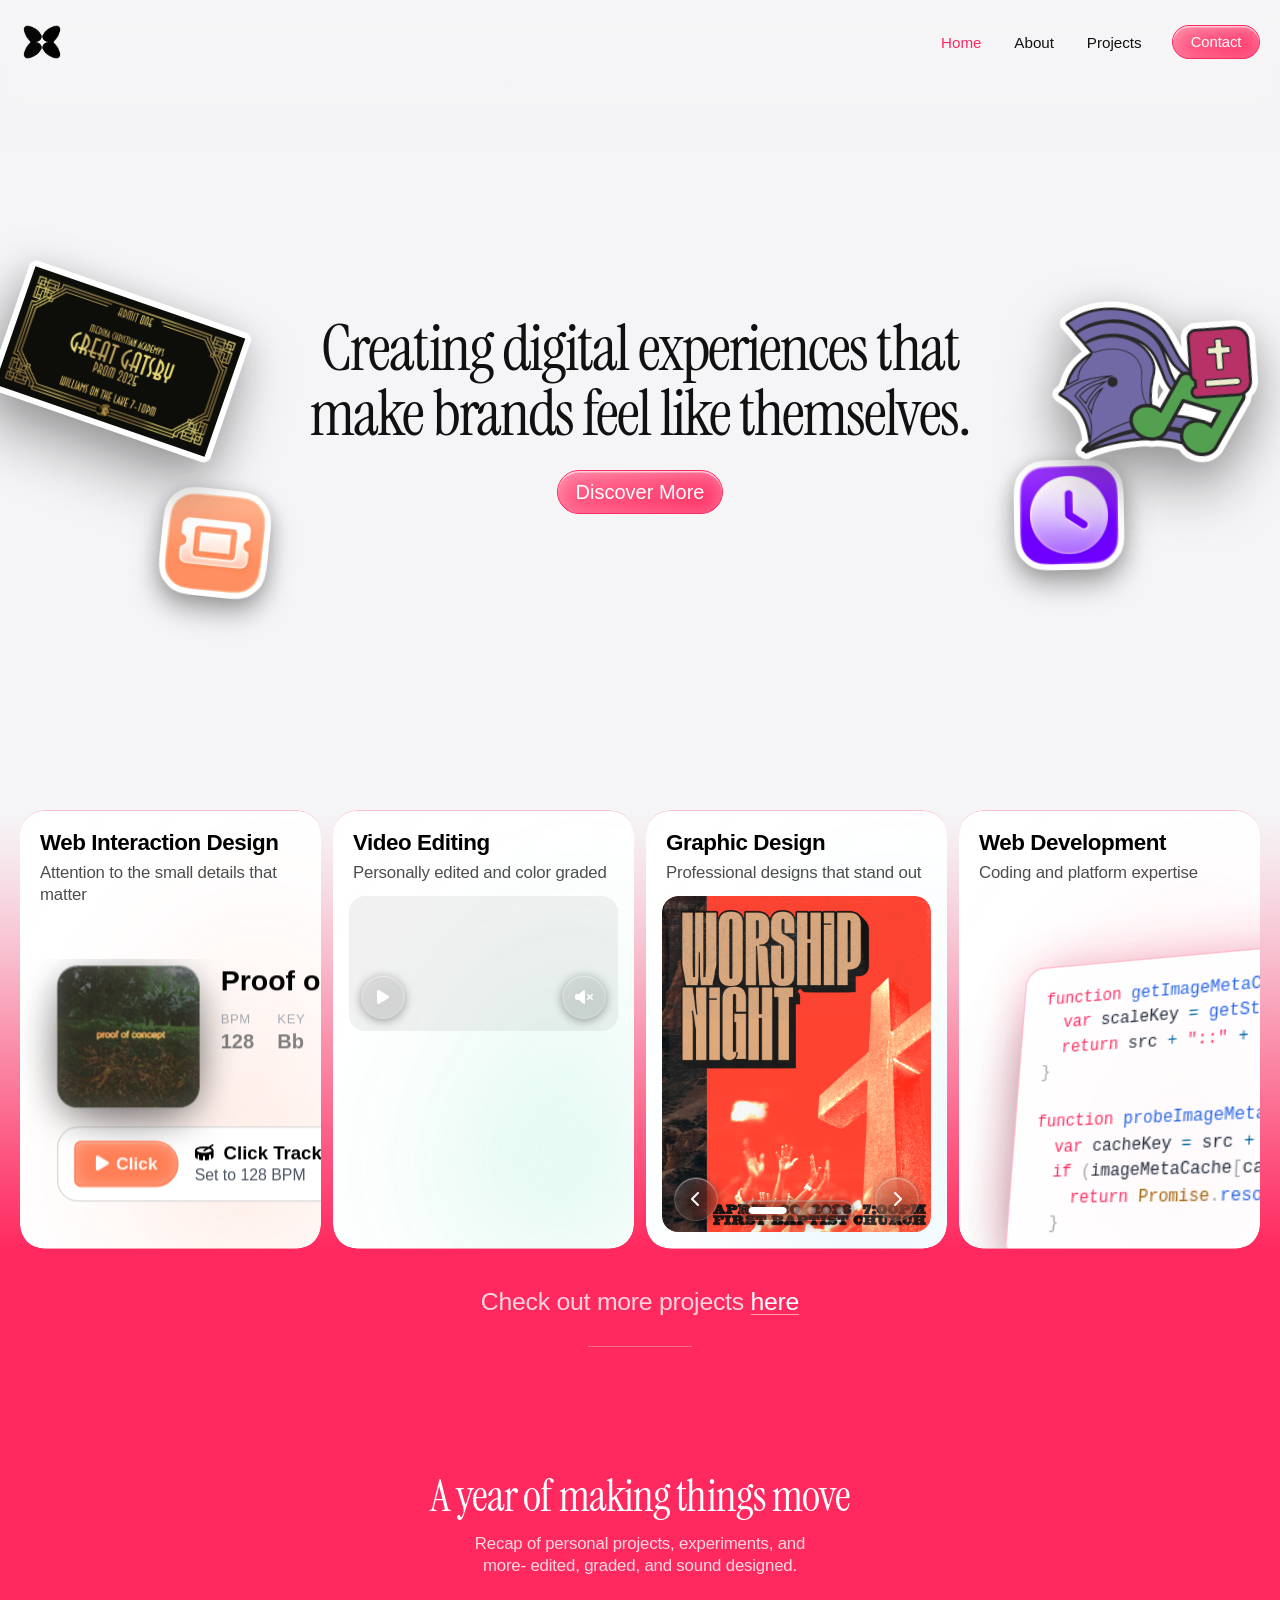
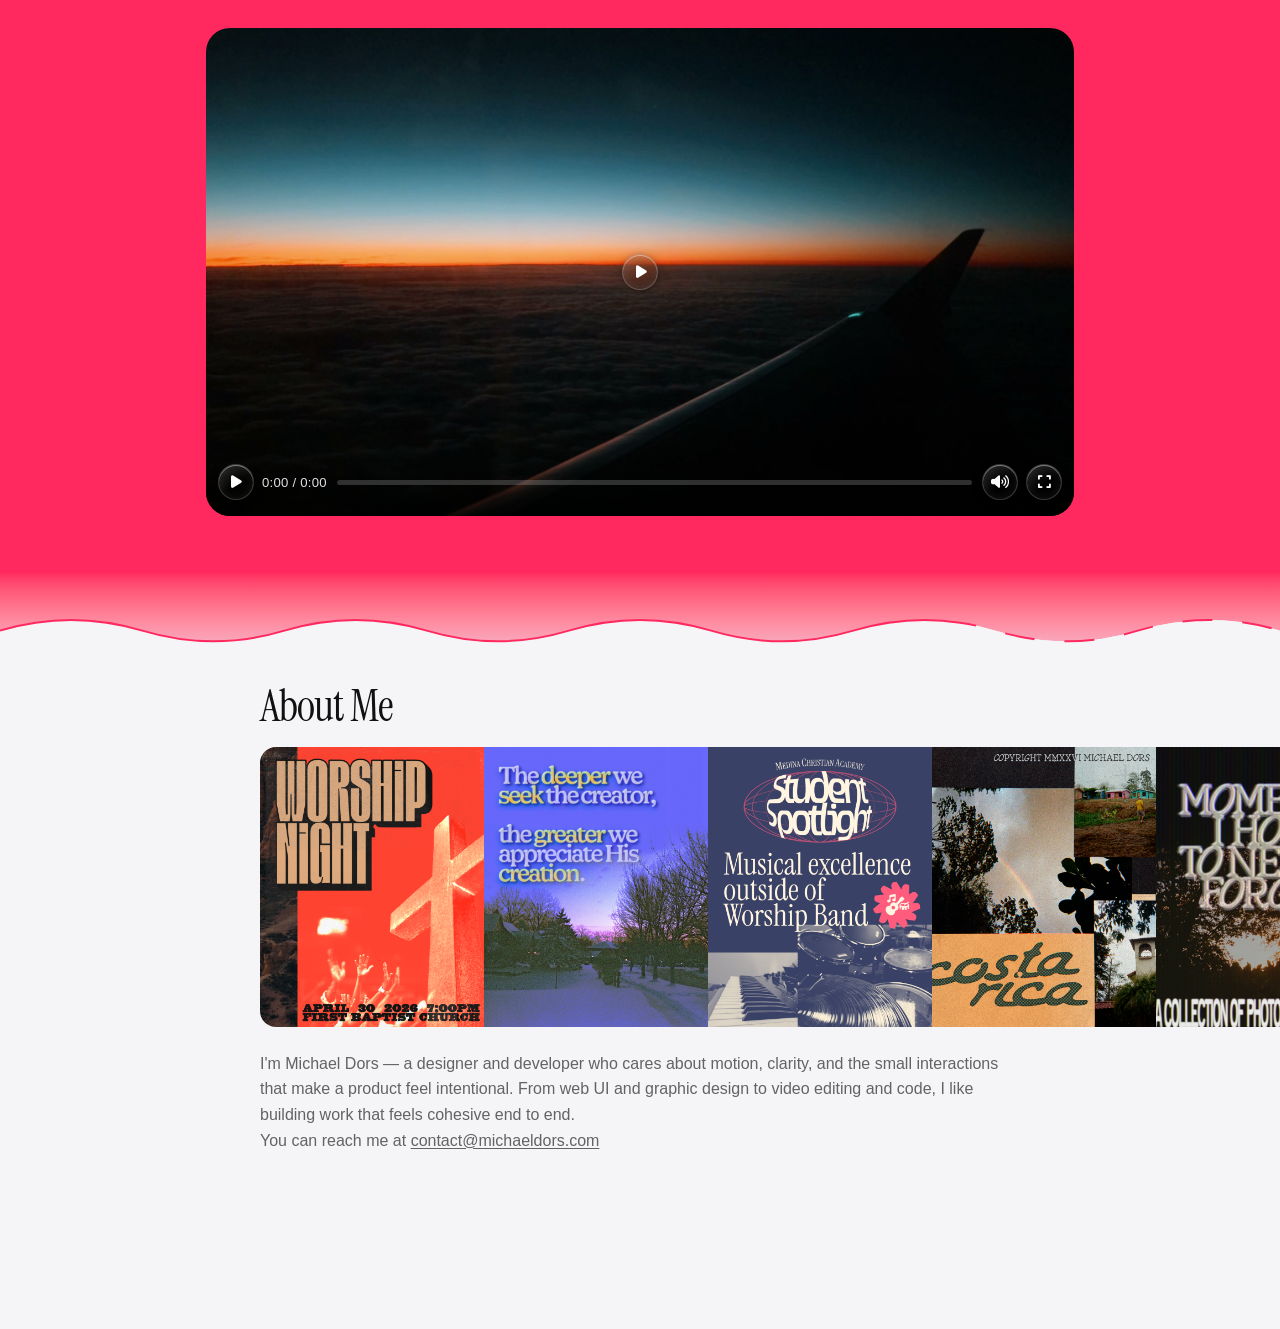
==== index.html @ c5c71a06 "Update index.html" ====
<!doctype html>
<html lang="en">

<head>
  <meta charset="UTF-8" />
  <meta name="viewport" content="width=device-width, initial-scale=1.0" />
  <link rel="preconnect" href="https://fonts.googleapis.com">
<link rel="preconnect" href="https://fonts.gstatic.com" crossorigin>
<link href="https://fonts.googleapis.com/css2?family=Google+Sans:ital,opsz,wght@0,17..18,400..700;1,17..18,400..700&family=Google+Sans+Flex:opsz,wght@6..144,1..1000&family=Instrument+Serif:ital@0;1&display=swap" rel="stylesheet">
  <link rel="stylesheet" href="https://cdnjs.cloudflare.com/ajax/libs/font-awesome/6.7.2/css/all.min.css">
  <link rel="stylesheet" href="song-details-demo.css">
  <title>Michael Dors</title>
  <style>
    :root {
      --bg: rgb(4, 11, 9);
      --text-main: #f5f5f7;
      --text-subtle: #a1a1aa;
      --btn-sheen: rgba(255, 255, 255, 0.05);
      --btn-inner-top: rgba(255, 255, 255, 0.3);
      --showcase-inner-top: rgba(255, 255, 255, 0.3);
      --btn-inner-glow: rgba(255, 255, 255, 0.3);
      --radius-cover: 24px;
      --radius-button: 12px;
      --brand-color: #FF295F;
      --header-blur-tint: 4, 11, 9;
      --card-bg: #050d0a;
      --card-text: color-mix(in srgb, var(--card-bg) 0%, white);
      --card-text-muted: color-mix(in srgb, var(--card-bg) 30%, white) !important;
    }

    @media (prefers-color-scheme: light) {
      :root {
        --bg: #f5f5f7;
        --text-main: #111111;
        --text-subtle: #636366;
        --btn-sheen: rgba(255, 255, 255, 0.35);
        --btn-inner-top: rgba(255, 255, 255, 0.6);
        --showcase-inner-top: #FF295F;
        --btn-inner-glow: rgba(255, 255, 255, 0.35);
        --brand-color: #FF295F;
        --header-blur-tint: 245, 245, 247;
        --card-bg: #ffffff;
        --card-text: color-mix(in srgb, var(--card-bg) 0%, black);
        --card-text-muted: color-mix(in srgb, var(--card-bg) 30%, black) !important;
      }
      .site-logo {
        transition: filter 0.3s ease;
      }
    }

    * {
      box-sizing: border-box;
    }

    html,
    body {
      margin: 0;
      min-height: 100%;
      font-family: "Google Sans", -apple-system, BlinkMacSystemFont, "Helvetica Neue", Helvetica, Arial, sans-serif;
      color: var(--text-main);
      background: var(--bg);
      color-scheme: light dark;
      overflow-x: hidden;
    }

    body {
      display: flex;
      justify-content: center;
      padding: 40px 20px 48px;
      overflow-x: clip;
    }

    .wrap {
      width: min(100%, 420px);
      position: relative;
      overflow: visible;
    }

    .hero {
      padding: 0;
      position: relative;
    }

    .cover-frame {
      border-radius: var(--radius-cover);
      overflow: hidden;
      aspect-ratio: 1 / 1;
    }

    .album-art-frame {
      position: relative;
      border-radius: var(--radius-cover);
    }

    /* Top-edge highlight + soft inner glow */
    .album-art-frame::before {
      content: "";
      position: absolute;
      inset: 0;
      border-radius: inherit;
      pointer-events: none;
      z-index: 3;
      box-shadow:
        inset 0 1.54px 0 rgba(255, 255, 255, 0.3),
        inset 0 0 25px rgba(152, 152, 152, 0.35);
      transform-style: preserve-3d;
      backface-visibility: hidden;
    }

    /* Diagonal sheen */
    .album-art-frame::after {
      content: "";
      position: absolute;
      inset: 0;
      border-radius: inherit;
      background: linear-gradient(to bottom right,
          rgba(165, 165, 165, 0.05),
          transparent);
      pointer-events: none;
      mix-blend-mode: screen;
      z-index: 3;
      transform-style: preserve-3d;
      backface-visibility: hidden;
    }

    .cover {
      width: 100%;
      height: 100%;
      object-fit: cover;
      display: block;
    }

    .meta {
      margin-top: 16px;
    }

    .eyebrow {
      margin: 0;
      font-size: 0.85rem;
      letter-spacing: 0.02em;
      color: var(--text-subtle);
      font-weight: 500;
    }

    .title {
      margin: 6px 0 0;
      font-size: clamp(2rem, 7vw, 2.8rem);
      line-height: 1.02;
      letter-spacing: -0.03em;
      font-weight: 700;
    }

    .artist {
      margin: 6px 0 0;
      font-size: 1.02rem;
      color: var(--text-subtle);
      letter-spacing: -0.015em;
    }

    .countdown {
      margin: 12px 0 0;
      border-radius: 6rem;
      padding: 0.6rem 1.1rem;
      min-height: 44px;
      width: 100%;
      display: flex;
      align-items: center;
      justify-content: space-between;
      gap: 0.55rem;
      position: relative;
      z-index: 1;
      isolation: isolate;
      background: #121215;
      border: 1px solid #2a2a2e;
      color: var(--text-main);
      font-size: 0.95rem;
      font-weight: 600;
      letter-spacing: -0.01em;
    }

    .countdown::after {
      content: "";
      position: absolute;
      inset: 0;
      border-radius: 6rem;
      background: linear-gradient(to bottom right, var(--btn-sheen), transparent);
      pointer-events: none;
      mix-blend-mode: screen;
      z-index: 0;
    }

    .countdown::before {
      content: "";
      position: absolute;
      inset: 0;
      border-radius: 6rem;
      pointer-events: none;
      z-index: 0;
      box-shadow:
        inset 0 1.54px 0 var(--btn-inner-top),
        inset 0 0 18px var(--btn-inner-glow);
    }

    .countdown-label {
      position: relative;
      z-index: 1;
      color: var(--text-subtle);
      font-weight: 500;
    }

    .countdown-time {
      position: relative;
      z-index: 1;
      color: var(--text-main);
      font-variant-numeric: tabular-nums;
      font-feature-settings: "tnum";
      letter-spacing: 0.02em;
    }

    .actions {
      margin-top: 20px;
      display: grid;
      gap: 10px;
      position: relative;
      z-index: 3;
    }

    .missing-platform {
      margin-top: 16px;
      font-size: 0.85rem;
      color: var(--text-subtle);
      text-align: center;
      position: relative;
      z-index: 3;
      letter-spacing: -0.01em;
    }

    /* ABOUT SECTION — green band → wave → default page bg */
    .about {
      --about-upper-bg: var(--brand-color);
      --about-lower-bg: var(--bg);
      --about-wave-border-color: var(--brand-color);
      position: relative;
      z-index: 3;
      width: 100vw;
      max-width: 100vw;
      margin-left: calc(50% - 50vw);
      margin-right: calc(50% - 50vw);
      margin-top: 0;
    }

    .about-transition {
      position: relative;
      background: transparent;
      overflow: visible;
    }

    .about-wave-divider {
      position: relative;
      z-index: 2;
      line-height: 0;
      margin-bottom: -1px;
      height: 80px;
      overflow: hidden;
    }

    .about-wave-divider svg {
      display: block;
      width: 100%;
      height: 80px;
    }

    .about-wave-divider .shape-fill-upper {
      fill: url(#aboutGreenFade);
    }

    .about-wave-divider .shape-fill {
      fill: var(--about-lower-bg);
    }

    .about-wave-divider .wave-border-solid,
    .about-wave-divider .wave-border-dashed {
      fill: none;
      stroke: var(--about-wave-border-color);
      stroke-width: 2;
      vector-effect: non-scaling-stroke;
    }

    .about-wave-divider .wave-border-dashed {
      stroke-dasharray: 30;
    }

    .about-inner {
      background: var(--about-lower-bg);
      width: min(100%, 800px);
      margin: 0 auto;
      padding: 2rem 20px 80px;
      box-sizing: border-box;
    }

    .about-title {
      margin: 0 0 16px;
      font-family: "Instrument Serif", Georgia, "Times New Roman", serif;
      font-size: clamp(1.85rem, 5.5vw, 2.75rem);
      font-weight: 400;
      letter-spacing: -0.02em;
      line-height: 1.08;
    }

    .about-carousel {
      overflow-x: auto;
      overflow-y: hidden;
      scrollbar-width: none;
      /* Firefox */
      -ms-overflow-style: none;
      /* IE/Edge */
      position: relative;
      margin-bottom: 24px;
      margin-left: calc(50% - 50vw);
      margin-right: calc(50% - 50vw);
      padding-left: calc(50vw - 50%);
      padding-right: calc(50vw - 50%);
    }

    .about-carousel::-webkit-scrollbar {
      display: none;
    }

    .carousel-track {
      display: flex;
      gap: 0px;
      width: max-content;
      position: relative;
    }

    .carousel-img {
      height: 280px;
      width: auto;
      object-fit: cover;
      display: block;
      pointer-events: none;
    }

    .carousel-img:first-of-type {
      border-top-left-radius: 16px;
      border-bottom-left-radius: 16px;
    }

    .carousel-img:last-of-type {
      border-top-right-radius: 16px;
      border-bottom-right-radius: 16px;
    }

    .about-text {
      font-size: 1rem;
      line-height: 1.6;
      color: var(--text-subtle);
    }

    .about-text .person-email-link {
      color: inherit;
    }

    .about-text .person-email-link:hover {
      color: var(--brand-color);
    }

    /* Cadence: mailto copy shell */
    .mailto-copy-shell {
      display: inline-flex;
      align-items: center;
      vertical-align: baseline;
      max-width: 100%;
      gap: 0;
      transition: gap 0.28s cubic-bezier(0.22, 1, 0.36, 1);
    }

    .mailto-copy-shell:hover,
    .mailto-copy-shell:focus-within {
      gap: 0.35rem;
    }

    .mailto-copy-link {
      min-width: 0;
      max-width: 100%;
      text-overflow: ellipsis;
      white-space: nowrap;
      transition: color 0.2s ease;
    }

    .mailto-copy-btn {
      flex: 0 0 auto;
      width: 0;
      min-width: 0;
      height: 1.2rem;
      margin: 0;
      border: none;
      border-radius: 0;
      background: transparent;
      color: var(--text-subtle);
      padding: 0;
      display: inline-flex;
      align-items: center;
      justify-content: center;
      cursor: pointer;
      opacity: 0;
      visibility: hidden;
      pointer-events: none;
      will-change: transform, opacity, filter;
      transform: scale(0.62);
      filter: blur(16px);
      transition:
        width 0.28s cubic-bezier(0.22, 1, 0.36, 1),
        opacity 0.34s cubic-bezier(0.22, 1, 0.36, 1),
        transform 0.42s cubic-bezier(0.22, 1, 0.36, 1),
        filter 0.46s cubic-bezier(0.22, 1, 0.36, 1),
        color 0.2s ease,
        visibility 0s linear 0.34s;
    }

    .mailto-copy-shell:hover .mailto-copy-btn,
    .mailto-copy-shell:focus-within .mailto-copy-btn {
      width: 1.2rem;
      opacity: 1;
      visibility: visible;
      pointer-events: auto;
      transform: scale(1);
      filter: blur(0);
      transition:
        width 0.28s cubic-bezier(0.22, 1, 0.36, 1),
        opacity 0.34s cubic-bezier(0.22, 1, 0.36, 1),
        transform 0.42s cubic-bezier(0.22, 1, 0.36, 1),
        filter 0.46s cubic-bezier(0.22, 1, 0.36, 1),
        color 0.2s ease,
        visibility 0s;
    }

    .mailto-copy-btn:hover {
      color: var(--brand-color);
    }

    .mailto-copy-btn:focus-visible {
      outline: 1px solid color-mix(in srgb, var(--text-main) 20%, transparent);
      outline-offset: 1px;
      color: var(--brand-color);
    }

    .mailto-copy-btn:active {
      transform: scale(0.93);
    }

    .mailto-action-menu {
      min-width: 220px;
      max-width: min(280px, calc(100vw - 16px));
      z-index: 12000;
    }

    @media (max-width: 768px) {
      .mailto-copy-shell:hover,
      .mailto-copy-shell:focus-within {
        gap: 0;
      }

      .mailto-copy-shell .mailto-copy-btn {
        display: none;
      }

      .mailto-action-menu .header-dropdown-item {
        padding: 0.85rem 1rem;
      }
    }

    .person-email-link {
      text-decoration: underline;
      text-underline-offset: 0.12em;
      transition: color 0.2s ease;
    }

    @media (prefers-reduced-motion: reduce) {
      .mailto-copy-shell,
      .mailto-copy-link,
      .mailto-copy-btn {
        transition: none;
      }
    }

    /* Cadence: header dropdown (mobile mailto menu) */
    .header-dropdown-menu {
      position: absolute;
      top: calc(100% + 0.25rem);
      right: 0;
      max-width: 200px;
      width: fit-content;
      z-index: 10000;
      text-wrap: nowrap;
      background: color-mix(in srgb, var(--bg) 88%, transparent);
      backdrop-filter: blur(12px);
      -webkit-backdrop-filter: blur(12px);
      border: 1px solid color-mix(in srgb, var(--text-main) 12%, transparent);
      border-radius: 16px;
      box-shadow: 0 4px 20px rgba(0, 0, 0, 0.4);
      transform: translate3d(0, 0, 0);
      transform-origin: top center;
      animation: dropdown-physics-enter 0.4s cubic-bezier(0.25, 1, 0.5, 1) forwards;
    }

    .header-dropdown-item {
      display: flex;
      align-items: center;
      gap: 0.75rem;
      width: 100%;
      padding: 0.75rem 1rem;
      background: none;
      border: none;
      border-bottom: 1px solid color-mix(in srgb, var(--text-main) 8%, transparent);
      text-align: left;
      cursor: pointer;
      color: var(--text-main);
      font-size: 0.9rem;
      font-family: inherit;
      transition: background 0.15s ease;
    }

    .header-dropdown-item:last-child {
      border-bottom: none;
    }

    .header-dropdown-item:hover {
      background-color: color-mix(in srgb, var(--brand-color) 20%, transparent);
      transition: background 0.2s ease;
    }

    .header-dropdown-item:hover i {
      color: var(--brand-color);
      transition: color 0.5s ease;
    }

    .header-dropdown-item i {
      width: 1.25rem;
      text-align: center;
      color: var(--text-subtle);
      transition: color 0.5s ease;
    }

    .header-dropdown-menu.animate-out {
      animation: dropdown-physics-exit 0.25s cubic-bezier(0.4, 0, 1, 1) forwards;
      pointer-events: none;
    }

    @keyframes dropdown-physics-enter {
      0% {
        opacity: 0;
        transform: perspective(1000px) rotateX(-50deg) translateY(-10px) scale(0.85);
      }
      60% {
        transform: perspective(1000px) rotateX(4deg) translateY(2px) scale(1.01);
      }
      85% {
        transform: perspective(1000px) rotateX(-1deg) translateY(0) scale(0.995);
      }
      100% {
        opacity: 1;
        transform: perspective(1000px) rotateX(0) translateY(0) scale(1) translate3d(0, 0, 0);
      }
    }

    @keyframes dropdown-physics-exit {
      0% {
        opacity: 1;
        transform: perspective(1000px) rotateX(0) translateY(0) scale(1) translate3d(0, 0, 0);
      }
      100% {
        opacity: 0;
        transform: scale(0.98);
      }
    }

    .header-dropdown-menu .header-dropdown-item:first-child {
      border-top-left-radius: 16px;
      border-top-right-radius: 16px;
    }

    .header-dropdown-menu .header-dropdown-item:last-child {
      border-bottom-left-radius: 16px;
      border-bottom-right-radius: 16px;
    }

    .mailto-copy-btn i {
      margin-right: 0 !important;
    }

    /* Cadence: toast (copy feedback) */
    .toast-container {
      position: fixed;
      top: 1.25rem;
      right: 1.25rem;
      z-index: 10000;
      display: flex;
      flex-direction: column;
      gap: 0.625rem;
      max-width: 380px;
      pointer-events: none;
    }

    .toast {
      background: var(--card-bg);
      color: var(--text-main);
      border: 1px solid color-mix(in srgb, var(--text-main) 12%, transparent);
      border-radius: 1rem;
      padding: 0.875rem 1rem;
      display: flex;
      align-items: center;
      gap: 0.75rem;
      pointer-events: auto;
      animation: toastSlideIn 0.3s ease-out;
      min-width: 260px;
      max-width: 380px;
    }

    .toast.error {
      border-color: rgba(255, 80, 80, 0.25);
    }

    .toast.success {
      border-color: color-mix(in srgb, var(--brand-color) 45%, transparent);
    }

    .toast-icon {
      display: flex;
      align-items: center;
      justify-content: center;
      width: 18px;
      height: 18px;
      flex-shrink: 0;
      font-size: 0.875rem;
    }

    .toast.error .toast-icon {
      color: #ff5050;
    }

    .toast.success .toast-icon {
      color: var(--brand-color);
    }

    .toast-content {
      flex: 1;
      font-size: 0.875rem;
      line-height: 1.4;
    }

    .toast-close {
      background: transparent;
      border: none;
      color: var(--text-subtle);
      cursor: pointer;
      padding: 0.25rem;
      opacity: 0.6;
    }

    .toast-close:hover {
      color: var(--text-main);
      opacity: 1;
    }

    @keyframes toastSlideIn {
      from {
        transform: translateX(100%);
        opacity: 0;
      }
      to {
        transform: translateX(0);
        opacity: 1;
      }
    }

    .toast.slide-out {
      animation: toastSlideOut 0.3s ease-in forwards;
    }

    @keyframes toastSlideOut {
      from {
        transform: translateX(0);
        opacity: 1;
      }
      to {
        transform: translateX(100%);
        opacity: 0;
      }
    }

    .sticker-layer {
      position: absolute;
      top: 0;
      left: 50%;
      width: 100vw;
      height: 100%;
      margin-left: -50vw;
      pointer-events: none;
      z-index: 3999;
      overflow: visible;
    }

    .sticker {
      position: absolute;
      border: 0;
      outline: 0;
      appearance: none;
      background: transparent;
      padding: 0;
      transform-origin: center center;
      /* Smooth, bouncy settle when dropping */
      transition: transform 500ms cubic-bezier(0.34, 1.56, 0.64, 1);
      touch-action: none;
      user-select: none;
      pointer-events: auto;
      cursor: grab;
      -webkit-backface-visibility: hidden;
      backface-visibility: hidden;
      will-change: transform;
    }

    .sticker img {
      width: 100%;
      height: 100%;
      object-fit: contain;
      display: block;
      pointer-events: none;
      -webkit-backface-visibility: hidden;
      backface-visibility: hidden;
      transform: translateZ(0);
      will-change: filter, transform;
      filter:
        saturate(1.02) contrast(1.02)
        drop-shadow(0 calc(var(--sticker-size, 100px) * 0.13) calc(var(--sticker-size, 100px) * 0.16) rgba(0, 0, 0, 0.48))
        drop-shadow(0 calc(var(--sticker-size, 100px) * 0.05) calc(var(--sticker-size, 100px) * 0.1) rgba(0, 0, 0, 0.34))
        drop-shadow(0 calc(var(--sticker-size, 100px) * 0.06) calc(var(--sticker-size, 100px) * 0.22) rgba(0, 0, 0, 0.28));
      transition: filter 500ms cubic-bezier(0.34, 1.56, 0.64, 1);
    }

    .sticker:hover,
    .sticker-hover-outline.is-active {
      transform: scale(1.04) rotate(calc(var(--sticker-rotation, -5deg) - 2deg)) !important;
    }

    .sticker:hover img {
      filter:
        saturate(1.04) contrast(1.04)
        drop-shadow(0 calc(var(--sticker-size, 100px) * 0.18) calc(var(--sticker-size, 100px) * 0.2) rgba(0, 0, 0, 0.55))
        drop-shadow(0 calc(var(--sticker-size, 100px) * 0.06) calc(var(--sticker-size, 100px) * 0.12) rgba(0, 0, 0, 0.4))
        drop-shadow(0 calc(var(--sticker-size, 100px) * 0.08) calc(var(--sticker-size, 100px) * 0.28) rgba(0, 0, 0, 0.32));
    }

    .sticker.dragging {
      cursor: grabbing;
      transform: scale(1.25) rotate(calc(var(--sticker-rotation, -5deg) - 5deg)) !important;
      z-index: 999 !important;
      /* Snappy, fast pick-up transition */
      transition: transform 150ms cubic-bezier(0.2, 0, 0.2, 1);
    }

    .sticker.dragging img {
      filter:
        saturate(1.08) contrast(1.06)
        drop-shadow(0 calc(var(--sticker-size, 100px) * 0.32) calc(var(--sticker-size, 100px) * 0.3) rgba(0, 0, 0, 0.62))
        drop-shadow(0 calc(var(--sticker-size, 100px) * 0.1) calc(var(--sticker-size, 100px) * 0.14) rgba(0, 0, 0, 0.36))
        drop-shadow(0 calc(var(--sticker-size, 100px) * 0.12) calc(var(--sticker-size, 100px) * 0.34) rgba(0, 0, 0, 0.3));
      transition: filter 150ms cubic-bezier(0.2, 0, 0.2, 1);
    }

    .sticker.no-shadow img {
      filter: none !important;
    }

    .sticker-hover-outline {
      opacity: 0;
      position: absolute;
      pointer-events: none;
      z-index: 10000;
      transform-origin: center center;
      transform: rotate(var(--sticker-rotation, 0deg));
      transition: 
        opacity 0.1s ease-out;
 
    }

    .sticker-hover-outline.is-active {
      opacity: 1;
      transition: 
      opacity 0.5s ease-in;
    }

    .sticker-hover-outline img {
      width: 100%;
      height: 100%;
      object-fit: contain;
      display: block;
      pointer-events: none;
      filter: url(#sticker-brand-outline);
    }

    @media (prefers-color-scheme: light) {
      .sticker img {
        filter:
          saturate(1.02) contrast(1.02)
          drop-shadow(0 calc(var(--sticker-size, 100px) * 0.13) calc(var(--sticker-size, 100px) * 0.13) rgba(0, 0, 0, 0.26))
          drop-shadow(0 calc(var(--sticker-size, 100px) * 0.04) calc(var(--sticker-size, 100px) * 0.08) rgba(0, 0, 0, 0.2));
      }

      .sticker:hover img {
        filter:
          saturate(1.04) contrast(1.04)
          drop-shadow(0 calc(var(--sticker-size, 100px) * 0.18) calc(var(--sticker-size, 100px) * 0.18) rgba(0, 0, 0, 0.3))
          drop-shadow(0 calc(var(--sticker-size, 100px) * 0.06) calc(var(--sticker-size, 100px) * 0.1) rgba(0, 0, 0, 0.24));
      }

      .sticker.dragging img {
        filter:
          saturate(1.08) contrast(1.06)
          drop-shadow(0 calc(var(--sticker-size, 100px) * 0.32) calc(var(--sticker-size, 100px) * 0.25) rgba(0, 0, 0, 0.35))
          drop-shadow(0 calc(var(--sticker-size, 100px) * 0.1) calc(var(--sticker-size, 100px) * 0.12) rgba(0, 0, 0, 0.2));
      }
    }

    @keyframes sticker-enter {
      from {
        opacity: 0;
        transform: scale(0.3) rotate(calc(var(--sticker-rotation, 0deg) - 15deg));
      }

      to {
        opacity: 1;
        transform: scale(1) rotate(var(--sticker-rotation, 0deg));
      }
    }

    /* Base button */
    .btn {
      border: none;
      border-radius: 6rem;
      padding: 0.6rem 1.1rem;
      cursor: pointer;
      font-size: 1.25rem;
      display: inline-flex;
      align-items: center;
      justify-content: center;
      position: relative;
      transition: all 0.5s ease;
      text-decoration: none;
      color: #ffffff;
    }

    .btn::after {
      content: "";
      position: absolute;
      inset: 0;
      border-radius: 6rem;
      background: linear-gradient(to bottom right, var(--btn-sheen), transparent);
      pointer-events: none;
      mix-blend-mode: screen;
      z-index: 100;
    }

    .btn::before {
      content: "";
      position: absolute;
      inset: 0;
      border-radius: 6rem;
      pointer-events: none;
      z-index: 100;
      box-shadow:
        inset 0 1.54px 0 var(--btn-inner-top),
        inset 0 0 18px var(--btn-inner-glow);
    }

    .btn.primary {
      background: var(--brand-color);
      border: 1px solid var(--brand-color);
    }

    .btn.primary:hover {
      background: color-mix(in srgb, var(--brand-color) 90%, white);
      transform: translateY(-1px);
    }

    .btn.primary:active {
      transform: translateY(0);
    }

    .btn:disabled,
    .btn.disabled {
      opacity: 0.5;
      cursor: not-allowed;
      pointer-events: none;
    }

    @media (prefers-color-scheme: light) {
      .cover-frame {
        box-shadow: 0 8px 30px rgba(0, 0, 0, 0.1);
      }

      .countdown {
        background: #ffffff;
        border-color: #d9d9de;
      }

      .btn.primary {
        background: var(--brand-color);
        border: 1px solid var(--brand-color);
      }

      .btn.primary:hover {
        background: color-mix(in srgb, var(--brand-color) 90%, white);
      }

    }

    @media (prefers-reduced-motion: reduce) {

      .sticker,
      .sticker::after {
        transition: none !important;
      }

      .sticker.peeled {
        animation: none !important;
      }

      .showcase-card::before,
      .showcase-card::after {
        animation: none;
      }

      .showcase-card::after {
        opacity: 0.58;
      }
    }

    .coming-soon-tag {
      margin-left: 0.5rem;
      padding: 0.12rem 0.45rem;
      border-radius: 999px;
      border: 1px solid rgba(255, 255, 255, 0.45);
      font-size: 0.72rem;
      font-weight: 700;
      letter-spacing: 0.02em;
      line-height: 1;
      background: rgba(255, 255, 255, 0.14);
      color: #ffffff;
      white-space: nowrap;
    }

    /* Stacked progressive blur — shared by top + sticky headers */
    .header-blur {
      position: absolute;
      left: 0;
      right: 0;
      top: 0;
      bottom: -4.5rem;
      pointer-events: none;
      z-index: 0;
      overflow: hidden;
    }

    .header-blur > span {
      position: absolute;
      inset: 0;
      -webkit-backdrop-filter: blur(var(--layer-blur));
      backdrop-filter: blur(var(--layer-blur));
      -webkit-mask-image: var(--layer-mask);
      mask-image: var(--layer-mask);
    }

    .header-blur > span:nth-child(1) {
      --layer-blur: 1px;
      --layer-mask: linear-gradient(to top,
          rgba(0, 0, 0, 0) 0%,
          rgba(0, 0, 0, 0) 52%,
          rgba(0, 0, 0, 0.18) 68%,
          rgba(0, 0, 0, 0.55) 82%,
          rgba(0, 0, 0, 0.88) 93%,
          rgba(0, 0, 0, 1) 100%);
    }

    .header-blur > span:nth-child(2) {
      --layer-blur: 2px;
      --layer-mask: linear-gradient(to top,
          rgba(0, 0, 0, 0) 0%,
          rgba(0, 0, 0, 0) 42%,
          rgba(0, 0, 0, 0.22) 58%,
          rgba(0, 0, 0, 0.58) 74%,
          rgba(0, 0, 0, 0.86) 88%,
          rgba(0, 0, 0, 1) 100%);
    }

    .header-blur > span:nth-child(3) {
      --layer-blur: 4px;
      --layer-mask: linear-gradient(to top,
          rgba(0, 0, 0, 0) 0%,
          rgba(0, 0, 0, 0) 32%,
          rgba(0, 0, 0, 0.28) 48%,
          rgba(0, 0, 0, 0.62) 64%,
          rgba(0, 0, 0, 0.88) 80%,
          rgba(0, 0, 0, 1) 100%);
    }

    .header-blur > span:nth-child(4) {
      --layer-blur: 8px;
      --layer-mask: linear-gradient(to top,
          rgba(0, 0, 0, 0) 0%,
          rgba(0, 0, 0, 0) 22%,
          rgba(0, 0, 0, 0.32) 38%,
          rgba(0, 0, 0, 0.68) 56%,
          rgba(0, 0, 0, 0.92) 74%,
          rgba(0, 0, 0, 1) 100%);
    }

    .header-blur > span:nth-child(5) {
      --layer-blur: 16px;
      --layer-mask: linear-gradient(to top,
          rgba(0, 0, 0, 0) 0%,
          rgba(0, 0, 0, 0.08) 12%,
          rgba(0, 0, 0, 0.38) 28%,
          rgba(0, 0, 0, 0.72) 46%,
          rgba(0, 0, 0, 0.94) 64%,
          rgba(0, 0, 0, 1) 100%);
    }

    .header-blur-tint {
      -webkit-backdrop-filter: none;
      backdrop-filter: none;
      -webkit-mask-image: none;
      mask-image: none;
      background: linear-gradient(to top,
          rgba(var(--header-blur-tint), 0) 0%,
          rgba(var(--header-blur-tint), 0.012) 8%,
          rgba(var(--header-blur-tint), 0.048) 16%,
          rgba(var(--header-blur-tint), 0.104) 24%,
          rgba(var(--header-blur-tint), 0.176) 32%,
          rgba(var(--header-blur-tint), 0.26) 40%,
          rgba(var(--header-blur-tint), 0.356) 48%,
          rgba(var(--header-blur-tint), 0.456) 54%,
          rgba(var(--header-blur-tint), 0.544) 60%,
          rgba(var(--header-blur-tint), 0.62) 66%,
          rgba(var(--header-blur-tint), 0.68) 72%,
          rgba(var(--header-blur-tint), 0.728) 78%,
          rgba(var(--header-blur-tint), 0.764) 84%,
          rgba(var(--header-blur-tint), 0.788) 90%,
          rgba(var(--header-blur-tint), 0.8) 96%,
          rgba(var(--header-blur-tint), 0.8) 100%);
    }

    /* Sticky Header */
    .sticky-header {
      position: fixed;
      top: 0;
      left: 0;
      right: 0;
      z-index: 4000;
      padding: 35px 20px;
      padding-bottom: 10px;
      transform: translateY(-130%);
      cursor: pointer;
      /* hides the header and its 2rem bleed completely off-screen */
      transition: transform 0.5s cubic-bezier(0.16, 1, 0.3, 1);
      pointer-events: none;
    }

    .sticky-header.visible {
      transform: translateY(0);
      pointer-events: auto;
    }

    .sticky-header-content {
      display: flex;
      align-items: center;
      gap: 12px;
      max-width: 420px;
      margin: 0 auto;
      position: relative;
      z-index: 1;
    }

    .sticky-cover-wrapper {
      width: 44px;
      height: 44px;
      border-radius: 8px;
      flex-shrink: 0;
      box-shadow: 0 2px 10px rgba(0, 0, 0, 0.1);
    }

    .sticky-cover {
      width: 100%;
      height: 100%;
      border-radius: inherit;
      object-fit: cover;
      display: block;
    }

    .sticky-meta {
      display: flex;
      flex-direction: column;
      justify-content: center;
    }

    .sticky-title {
      font-size: 0.95rem;
      font-weight: 700;
      line-height: 1.2;
      letter-spacing: -0.02em;
      color: var(--text-main);
    }

    .sticky-artist {
      font-size: 0.8rem;
      color: var(--text-subtle);
      margin-top: 2px;
    }

    .sticky-countdown {
      margin-left: auto;
      border-radius: 6rem;
      padding: 0.25rem 0.6rem;
      position: relative;
      isolation: isolate;
      background: #121215;
      border: 1px solid #2a2a2e;
      display: flex;
      align-items: center;
      justify-content: center;
    }

    .sticky-countdown::after {
      content: "";
      position: absolute;
      inset: 0;
      border-radius: 6rem;
      background: linear-gradient(to bottom right, var(--btn-sheen), transparent);
      pointer-events: none;
      mix-blend-mode: screen;
      z-index: 0;
    }

    .sticky-countdown::before {
      content: "";
      position: absolute;
      inset: 0;
      border-radius: 6rem;
      pointer-events: none;
      z-index: 0;
      box-shadow:
        inset 0 1.54px 0 var(--btn-inner-top),
        inset 0 0 18px var(--btn-inner-glow);
    }

    .sticky-countdown .countdown-time {
      font-size: 0.8rem;
      font-weight: 600;
    }

    @media (prefers-color-scheme: light) {
      .sticky-countdown {
        background: #ffffff;
        border-color: #d9d9de;
      }
    }

    .site-footer {
      margin-top: 148px;
      padding-top: 24px;
      border-top: 1px solid rgba(128, 128, 128, 0.2);
      text-align: center;
      font-size: 0.9rem;
      color: var(--text-subtle);
      display: flex;
      align-items: center;
      justify-content: center;
      flex-wrap: wrap;
      gap: 6px;
    }

    .footer-icon {
      height: 1.2em;
      width: auto;
      aspect-ratio: 3840 / 1470;
      vertical-align: middle;
      display: inline-block;
    }


    /* Override / hide old stuff we don't need */
    body {
      display: flex;
      justify-content: center;
      padding: 0;
      overflow-x: clip;
    }

    .wrap {
      width: min(100%, 800px);
      position: relative;
      overflow: visible;
      display: flex;
      flex-direction: column;
      align-items: stretch;
      padding: 100px 20px 80px;
    }

    .hero {
      position: relative;
      z-index: 3;
      text-align: center;
      display: flex;
      flex-direction: column;
      align-items: center;
      gap: 24px;
      min-height: calc(100vh - 270px);
      justify-content: center;
    }

    .title {
      margin: 0;
      font-size: clamp(2.5rem, 8vw, 4rem);
      line-height: 1.02;
      letter-spacing: -0.03em;
      font-weight: 700;
    }

    .hero .title {
      font-family: "Instrument Serif", Georgia, "Times New Roman", serif;
      font-weight: 400;
    }

    /* Top Header */
    .top-header {
      position: fixed;
      top: 0;
      left: 0;
      right: 0;
      z-index: 4000;
      padding: 20px;
      margin-top:0px;
      display: flex;
      justify-content: center;
      pointer-events: auto;
    }

    .header-content {
      position: relative;
      z-index: 1;
      width: 100%;
    }

    .site-logo {
      width: 44px;
      height: 44px;
      display: block;
      object-fit: contain;
      object-position: center;
      filter: none;
      transition: filter 0.3s ease;
    }

    /* logo-on-light = dark logo (invert) for light backgrounds */
    .site-logo.logo-on-light {
      filter: invert(1);
    }

    /* logo-on-dark = white logo (original) for dark backgrounds */
    .site-logo.logo-on-dark {
      filter: none;
    }

    /* SHOWCASE + RECAP BAND */
    .showcase-recap-band {
      position: relative;
      width: 100vw;
      max-width: 100vw;
      margin-left: calc(50% - 50vw);
      margin-right: calc(50% - 50vw);
      padding-left: 20px;
      padding-right: 20px;
      overflow: visible;
    }

    .showcase-recap-band::before {
      content: "";
      position: absolute;
      z-index: 0;
      left: 50%;
      top: 0;
      bottom: 0;
      transform: translateX(-50%);
      width: 100vw;
      pointer-events: none;
      background: var(
        --band-gradient,
        linear-gradient(to bottom, var(--bg) 0%, var(--brand-color) 100%)
      );
    }

    /* SHOWCASE GRID */
    .showcase {
      width: 100%;
      margin-top: 80px;
      position: relative;
      z-index: 1;
      overflow: visible;
    }

    .showcase-grid {
      display: grid;
      grid-template-columns: 1fr;
      gap: 12px;
      align-items: stretch;
      position: relative;
      z-index: 1;
    }

    /* tablet: 2×2 */
    @media (min-width: 640px) {
      .showcase-grid {
        grid-template-columns: repeat(2, 1fr);
      }
    }

    /* desktop: 4 in a row */
    @media (min-width: 1024px) {
      .showcase-grid {
        grid-template-columns: repeat(4, 1fr);
      }
    }

    .showcase-card {
      --card-accent: transparent;
      border-radius: var(--radius-cover);
      background: var(--card-bg);
      color: var(--card-text);
      display: flex;
      flex-direction: column;
      height: 100%;
      align-self: stretch;
      overflow: hidden;
      clip-path: inset(0 round var(--radius-cover));
      position: relative;
      isolation: isolate;
    }

    .showcase-card::before {
      content: "";
      position: absolute;
      inset: 0;
      border-radius: inherit;
      pointer-events: none;
      z-index: 1;
      opacity: 0.58;
      background-image: url("data:image/svg+xml,%3Csvg viewBox='0 0 256 256' xmlns='http://www.w3.org/2000/svg'%3E%3Cfilter id='n'%3E%3CfeTurbulence type='fractalNoise' baseFrequency='0.85' numOctaves='4' stitchTiles='stitch'/%3E%3C/filter%3E%3Crect width='100%25' height='100%25' filter='url(%23n)' opacity='0.9'/%3E%3C/svg%3E");
      background-size: 108px 108px;
      mix-blend-mode: overlay;
      -webkit-mask-image: radial-gradient(
        ellipse 105% 105% at 100% 100%,
        #000 0%,
        rgba(0, 0, 0, 0.82) 32%,
        transparent 70%
      );
      mask-image: radial-gradient(
        ellipse 105% 105% at 100% 100%,
        #000 0%,
        rgba(0, 0, 0, 0.82) 32%,
        transparent 70%
      );
      animation: showcase-accent-grain 5.5s steps(12) infinite;
      will-change: background-position;
    }

    .showcase-card::after {
      content: "";
      position: absolute;
      inset: 0;
      border-radius: inherit;
      pointer-events: none;
      z-index: 0;
      background:
        radial-gradient(
          ellipse 130% 130% at 100% 100%,
          color-mix(in srgb, var(--card-accent) 58%, transparent) 0%,
          color-mix(in srgb, var(--card-accent) 28%, transparent) 30%,
          transparent 68%
        );
      filter: blur(68px);
      opacity: 0.58;
      transform: translate3d(0, 0, 0) scale(1);
      transform-origin: 100% 100%;
      animation: showcase-accent-drift 14s cubic-bezier(0.45, 0.05, 0.55, 0.95) infinite alternate;
      will-change: transform, opacity;
    }

    @keyframes showcase-accent-drift {
      0% {
        transform: translate3d(2%, 2%, 0) scale(0.98);
        opacity: 0.48;
      }

      35% {
        transform: translate3d(-4%, -2%, 0) scale(1.04);
        opacity: 0.64;
      }

      70% {
        transform: translate3d(-2%, -4%, 0) scale(1.08);
        opacity: 0.54;
      }

      100% {
        transform: translate3d(3%, -1%, 0) scale(1.02);
        opacity: 0.6;
      }
    }

    @keyframes showcase-accent-grain {
      0% {
        background-position: 0 0;
      }

      100% {
        background-position: 108px 76px;
      }
    }

    .showcase-card-header {
      padding: 20px 20px 12px;
      flex-shrink: 0;
      position: relative;
      z-index: 4;
    }

    .showcase-card-title {
      margin: 0;
      font-size: 1.4rem;
      font-weight: 800;
      letter-spacing: -0.02em;
      line-height: 1.15;
      color: var(--card-text);
    }

    .showcase-card-desc {
      margin: 6px 0 0;
      font-size: 1.05rem;
      font-weight: 400;
      line-height: 1.35;
      letter-spacing: -0.01em;
      color: var(--card-text-muted);
    }

    .showcase-card-demo {
      flex: 1;
      min-height: 0;
      padding: 0 20px 20px;
      display: flex;
      align-items: center;
      justify-content: center;
      overflow: hidden;
      position: relative;
      z-index: 4;
    }

    .showcase-grid > .showcase-card:last-child .showcase-card-demo {
      padding-left: 0;
      padding-right: 0;
    }

    .showcase-grid > .showcase-card:last-child .showcase-card-demo,
    .showcase-card-demo--code {
      padding-bottom: 0;
    }

    .showcase-card-highlight {
      position: absolute;
      inset: 0;
      border-radius: inherit;
      pointer-events: none;
      z-index: 3;
    }

    .showcase-card-highlight::before {
      content: "";
      position: absolute;
      inset: 0;
      border-radius: inherit;
      border-bottom-right-radius: var(--radius-cover);

      pointer-events: none;
      box-shadow:
        inset 0 1px 0 color-mix(in srgb, var(--showcase-inner-top) 30%, transparent),
        inset 0 0 14px color-mix(in srgb, var(--btn-inner-glow) 15%, transparent);
    }

    .showcase-card-highlight::after {
      content: "";
      position: absolute;
      inset: 0;
      border-radius: inherit;
      border-bottom-right-radius: var(--radius-cover);
      pointer-events: none;
      background: linear-gradient(
        to bottom right,
        color-mix(in srgb, var(--btn-sheen) 10%, transparent),
        transparent 100%
      );
      mix-blend-mode: screen;
    }

    .showcase-card-demo > * {
      max-width: 100%;
    }

    .showcase-card-demo--media {
      padding: 0 16px 16px;
      display: flex;
      flex-direction: column;
      align-items: stretch;
      justify-content: flex-start;
      min-height: 0;
    }

    .showcase-card-media-wrap {
      position: relative;
      width: 100%;
      flex: 0 0 auto;
    }

    .showcase-card-demo--media video.showcase-card-media {
      width: 100%;
      height: auto;
      flex: 0 0 auto;
      object-fit: contain;
      border-radius: 16px;
      background: color-mix(in srgb, var(--card-text-muted) 8%, transparent);
    }

    .showcase-card-media-control {
      position: absolute;
      bottom: 12px;
      z-index: 2;
      width: 2.75rem;
      height: 2.75rem;
      padding: 0;
      border-radius: 50%;
      font-size: 1rem;
      color: #fff;
      background: color-mix(in srgb, #000 12%, transparent);
      border: 1px solid color-mix(in srgb, #fff 22%, transparent);
      box-shadow:
        0 2px 10px color-mix(in srgb, #000 35%, transparent),
        inset 0 1px 0 color-mix(in srgb, #fff 18%, transparent);
      backdrop-filter: blur(14px) saturate(1.15);
      -webkit-backdrop-filter: blur(14px) saturate(1.15);
      transition:
        background 0.2s ease,
        border-color 0.2s ease,
        box-shadow 0.2s ease,
        transform 0.2s ease;
    }

    .showcase-card-media-control--play,
    .showcase-card-media-control--prev {
      left: 12px;
    }

    .showcase-card-media-control--mute,
    .showcase-card-media-control--next {
      right: 12px;
    }

    .showcase-design-carousel-viewport {
      overflow: hidden;
      border-radius: 16px;
      width: 100%;
    }

    .showcase-design-carousel-track {
      display: flex;
      transition: transform 0.4s cubic-bezier(0.22, 1, 0.36, 1);
      will-change: transform;
    }

    .showcase-design-carousel-slide {
      flex: 0 0 100%;
      min-width: 0;
    }

    .showcase-design-carousel-pagination {
      position: absolute;
      left: 50%;
      bottom: 12px;
      z-index: 2;
      display: flex;
      align-items: center;
      justify-content: center;
      gap: 0.45rem;
      padding: 0.35rem 0.55rem;
      border-radius: 999px;
      transform: translateX(-50%);
      background: color-mix(in srgb, #000 12%, transparent);
      border: 1px solid color-mix(in srgb, #fff 22%, transparent);
      box-shadow:
        0 2px 10px color-mix(in srgb, #000 35%, transparent),
        inset 0 1px 0 color-mix(in srgb, #fff 18%, transparent);
      backdrop-filter: blur(14px) saturate(1.15);
      -webkit-backdrop-filter: blur(14px) saturate(1.15);
    }

    .showcase-design-carousel-dot {
      --dot-size: 0.45rem;
      --dot-active-width: 2.35rem;
      position: relative;
      overflow: hidden;
      flex: 0 0 auto;
      width: var(--dot-size);
      height: var(--dot-size);
      padding: 0;
      border: none;
      border-radius: 999px;
      cursor: pointer;
      background: color-mix(in srgb, #fff 35%, transparent);
      transition:
        width 0.35s cubic-bezier(0.22, 1, 0.36, 1),
        background 0.2s ease,
        transform 0.2s ease;
    }

    .showcase-design-carousel-dot__progress {
      position: absolute;
      inset: 0 auto 0 0;
      width: 0;
      border-radius: inherit;
      background: #fff;
      pointer-events: none;
    }

    .showcase-design-carousel-dot:hover:not([aria-current="true"]) {
      background: color-mix(in srgb, #fff 55%, transparent);
      transform: scale(1.1);
    }

    .showcase-design-carousel-dot[aria-current="true"] {
      width: var(--dot-active-width);
      transform: none;
      background: color-mix(in srgb, #fff 28%, transparent);
    }

    .showcase-design-carousel-pagination.is-auto-advancing
      .showcase-design-carousel-dot[aria-current="true"]
      .showcase-design-carousel-dot__progress {
      animation: showcase-design-carousel-progress var(--carousel-interval, 7s) linear forwards;
    }

    .showcase-design-carousel-pagination:not(.is-auto-advancing)
      .showcase-design-carousel-dot[aria-current="true"] {
      background: #fff;
    }

    @keyframes showcase-design-carousel-progress {
      from {
        width: 0;
      }
      to {
        width: 100%;
      }
    }

    @media (prefers-reduced-motion: reduce) {
      .showcase-design-carousel-track {
        transition: none;
      }

      .showcase-design-carousel-dot {
        transition: background 0.2s ease;
      }

      .showcase-design-carousel-pagination.is-auto-advancing
        .showcase-design-carousel-dot[aria-current="true"]
        .showcase-design-carousel-dot__progress {
        animation: none;
        width: 100%;
      }
    }

    .showcase-card-media-control::before,
    .showcase-card-media-control::after {
      border-radius: 50%;
    }

    .showcase-card-media-control::before {
      box-shadow:
        inset 0 1px 0 color-mix(in srgb, #fff 28%, transparent),
        inset 0 0 12px color-mix(in srgb, #fff 8%, transparent);
    }

    .showcase-card-media-control::after {
      background: linear-gradient(
        145deg,
        color-mix(in srgb, #fff 14%, transparent),
        transparent 55%
      );
    }

    .showcase-card-media-control:hover {
      background: color-mix(in srgb, #000 58%, transparent);
      border-color: color-mix(in srgb, #fff 32%, transparent);
      box-shadow:
        0 3px 14px color-mix(in srgb, #000 45%, transparent),
        inset 0 1px 0 color-mix(in srgb, #fff 24%, transparent);
      transform: scale(1.04);
    }

    .showcase-card-media-control:active {
      transform: scale(0.98);
    }

    .showcase-card-media {
      width: 100%;
      display: block;
      border-radius: 16px;
      background: color-mix(in srgb, var(--card-text-muted) 8%, transparent);
    }

    .showcase-card-media--image {
      flex: 1 1 auto;
      min-height: 0;
      height: 100%;
      object-fit: contain;
    }

    .showcase-card-demo--code {
      align-items: stretch;
      justify-content: flex-start;
      overflow: visible;
      z-index: 1;
    }

    .showcase-code-stage {
      flex: 1;
      width: 100%;
      min-height: 0;
      display: flex;
      align-items: flex-end;
      justify-content: flex-start;
      perspective: 900px;
      overflow: visible;
      cursor: default;
    }

    .showcase-code-block {
      --code-scale: 1.35;
      --code-rotate-y: -22deg;
      --code-rotate-x: 10deg;
      --code-skew-y: -3deg;
      --code-translate-x: 6%;
      --code-translate-y: 4%;
      --code-glow-strength: 0.38;
      --code-bg: rgba(8, 6, 18, 0.78);
      --code-border: color-mix(in srgb, var(--card-accent) 32%, transparent);
      --code-shadow: color-mix(in srgb, var(--card-accent) 40%, transparent);
      margin: 0;
      padding: 1rem 1.1rem;
      border-radius: 14px;
      background: var(--code-bg);
      border: 1px solid var(--code-border);
      box-shadow:
        0 24px 48px -18px rgba(0, 0, 0, 0.58),
        0 0 40px -6px var(--code-shadow);
      font-family: ui-monospace, "SF Mono", SFMono-Regular, Menlo, Monaco, Consolas, monospace;
      font-size: clamp(0.58rem, 1.85vw, 0.78rem);
      line-height: 1.48;
      white-space: pre;
      width: 210%;
      max-width: none;
      transform: scale(var(--code-scale))
        rotateY(var(--code-rotate-y))
        rotateX(var(--code-rotate-x))
        skewY(var(--code-skew-y))
        translateX(var(--code-translate-x))
        translateY(var(--code-translate-y));
      transform-style: preserve-3d;
      transform-origin: left bottom;
      transition:
        transform 0.5s cubic-bezier(0.22, 1, 0.36, 1),
        box-shadow 0.5s cubic-bezier(0.22, 1, 0.36, 1),
        border-color 0.45s ease,
        background 0.45s ease;
    }

    .showcase-code-stage:hover .showcase-code-block {
      --code-scale: 1.42;
      --code-rotate-y: -10deg;
      --code-rotate-x: 5deg;
      --code-translate-x: 10%;
      --code-translate-y: -20%;
      --code-glow-strength: 0.85;
      --code-border: color-mix(in srgb, var(--brand-color) 55%, transparent);
      --code-shadow: color-mix(in srgb, var(--brand-color) 72%, transparent);
      background: color-mix(in srgb, var(--code-bg) 88%, var(--brand-color) 12%);
      box-shadow:
        0 28px 56px -14px rgba(0, 0, 0, 0.62),
        0 0 52px -4px var(--code-shadow),
        inset 0 1px 0 color-mix(in srgb, var(--card-accent) 35%, transparent);
    }

    .showcase-code-stage:hover .showcase-code-block .tok-fn {
      color: color-mix(in srgb, #82aaff 70%, var(--card-accent) 30%);
      text-shadow: 0 0 14px color-mix(in srgb, var(--card-accent) 55%, transparent);
    }

    .showcase-code-stage:hover .showcase-code-block .tok-str {
      text-shadow: 0 0 10px color-mix(in srgb, var(--brand-color) 45%, transparent);
    }

    .showcase-code-block code {
      display: block;
    }

    .showcase-code-block .tok-kw {
      color: var(--brand-color);
    }

    .showcase-code-block .tok-fn {
      color: #82aaff;
    }

    .showcase-code-block .tok-str {
      color: #e88dc1;
    }

    .showcase-code-block .tok-num {
      color: #f78c6c;
    }

    .showcase-code-block .tok-var {
      color: #eeffff;
    }

    .showcase-code-block .tok-prop {
      color: #ffcb6b;
    }

    .showcase-code-block .tok-op {
      color: #89ddff;
    }

    .showcase-code-block .tok-punc {
      color: rgba(255, 255, 255, 0.45);
    }

    @media (prefers-color-scheme: light) {
      .showcase-code-block {
        --code-bg: rgba(255, 255, 255, 0.82);
      }

      .showcase-code-block .tok-kw {
        color: var(--brand-color);
      }

      .showcase-code-block .tok-fn {
        color: #2563eb;
      }

      .showcase-code-block .tok-str {
        color: var(--brand-color);
      }

      .showcase-code-block .tok-num {
        color: #c2410c;
      }

      .showcase-code-block .tok-var {
        color: #1e293b;
      }

      .showcase-code-block .tok-prop {
        color: #a16207;
      }

      .showcase-code-block .tok-op {
        color: #0369a1;
      }

      .showcase-code-block .tok-punc {
        color: rgba(15, 23, 42, 0.4);
      }
    }

    .showcase-recap-divider {
      display: block;
      width: min(6.5rem, 38%);
      height: 1px;
      margin: 28px auto 0;
      padding: 0;
      border: none;
      background: color-mix(in srgb, #fff 30%, transparent);
    }

    .showcase-more-projects {
      margin: 36px 0 0;
      padding: 0 12px 0;
      text-align: center;
      font-size: 1.55rem;
      font-weight: 400;
      line-height: 1.35;
      letter-spacing: -0.01em;
      color: color-mix(in srgb, #fff 80%, transparent);
    }

    .showcase-more-projects a {
      color: #fff;
      text-decoration: underline;
      text-decoration-color: color-mix(in srgb, #fff 55%, transparent);
      text-underline-offset: 0.18em;
      text-decoration-thickness: 1px;
      transition: text-decoration-color 0.2s ease;
    }

    .showcase-more-projects a:hover {
      text-decoration-color: #fff;
    }

    .showcase-more-projects a:focus-visible {
      outline: 2px solid color-mix(in srgb, #fff 70%, transparent);
      outline-offset: 3px;
      border-radius: 2px;
    }

    /* 2025 CREATIVE RECAP */
    .recap {
      width: 100%;
      margin-top: 0;
      margin-bottom: 0;
      padding: 56px 0 56px;
      position: relative;
      z-index: 1;
      background: transparent;
    }

    .recap-header {
      margin-top: 70px;
      text-align: center;
      margin-bottom: 28px;
    }

    .recap-title {
      margin: 0;
      margin-top:50px;
      font-family: "Instrument Serif", Georgia, "Times New Roman", serif;
      font-size: clamp(1.85rem, 5.5vw, 2.75rem);
      font-weight: 400;
      letter-spacing: -0.02em;
      line-height: 1.08;
      color: #fff;
    }

    .recap-desc {
      margin: 12px auto 0;
      max-width: 38ch;
      font-size: 1.05rem;
      font-weight: 400;
      line-height: 1.35;
      letter-spacing: -0.01em;
      color: color-mix(in srgb, #fff 82%, transparent);
      margin-bottom: 50px;
    }

    .recap-media-wrap {
      position: relative;
      width: 100%;
    }

    .recap-player {
      position: relative;
      max-width: 70%;
      margin-left: auto;
      margin-right: auto;
      border-radius: var(--radius-cover);
      overflow: hidden;
      background: var(--brand-color);
      isolation: isolate;
    }
 

    .recap-player__video {
      width: 100%;
      height: auto;
      display: block;
      aspect-ratio: 16 / 9;
      object-fit: contain;
      background: var(--brand-color);
      vertical-align: top;
    }

    .recap-player__overlay {
      position: absolute;
      inset: 0;
      display: flex;
      align-items: center;
      justify-content: center;
      background: linear-gradient(
        to top,
        color-mix(in srgb, #000 55%, transparent) 0%,
        transparent 42%
      );
      transition: opacity 0.25s ease;
      pointer-events: none;
      z-index: 2;
    }

    .recap-player.is-playing:not(.is-paused) .recap-player__overlay {
      opacity: 0;
    }

    .recap-player.is-playing.is-idle .recap-player__overlay {
      opacity: 1;
    }

    .recap-player__center-play {
      pointer-events: auto;
      position: static;
      left: auto;
      right: auto;
      width: 4.75rem;
      height: 4.75rem;
      font-size: 1.35rem;
      transition:
        transform 0.2s ease,
        background 0.2s ease,
        opacity 0.25s ease;
    }

    .recap-player__center-play i {
      margin-left: 0.15rem;
    }

    .recap-player__center-play:hover {
      transform: scale(1.04);
    }

    .recap-player.is-playing:not(.is-paused) .recap-player__center-play {
      opacity: 0;
      pointer-events: none;
    }

    .recap-player__controls {
      position: absolute;
      left: 0;
      right: 0;
      bottom: 0;
      z-index: 3;
      padding: 0 12px 12px;
      background: linear-gradient(
        to top,
        color-mix(in srgb, #000 72%, transparent) 0%,
        color-mix(in srgb, #000 24%, transparent) 68%,
        transparent 100%
      );
      opacity: 1;
      transition: opacity 0.25s ease;
      pointer-events: auto;
    }

    .recap-player.is-playing.is-idle .recap-player__controls {
      opacity: 0;
      pointer-events: none;
    }

    .recap-player.is-playing.is-scrubbing .recap-player__controls,
    .recap-player.is-playing:hover .recap-player__controls,
    .recap-player.is-playing:focus-within .recap-player__controls {
      opacity: 1;
      pointer-events: auto;
    }

    .recap-player__toolbar {
      display: flex;
      align-items: center;
      gap: 8px;
      min-height: 2.75rem;
    }

    .recap-player .showcase-card-media-control {
      position: static;
      left: auto;
      right: auto;
      flex-shrink: 0;
      width: 2.25rem;
      height: 2.25rem;
      font-size: 0.9rem;
    }

    .recap-player__scrub {
      flex: 1;
      min-width: 0;
      position: relative;
      display: flex;
      align-items: center;
      padding: 0 2px;
    }

    .recap-player__scrub-preview {
      position: absolute;
      bottom: calc(100% + 10px);
      left: 0;
      z-index: 5;
      width: 9.5rem;
      padding: 3px;
      border-radius: 8px;
      background: color-mix(in srgb, #000 78%, transparent);
      border: 1px solid color-mix(in srgb, #fff 16%, transparent);
      box-shadow: 0 6px 24px color-mix(in srgb, #000 50%, transparent);
      transform: translateX(-50%);
      pointer-events: none;
      opacity: 0;
      visibility: hidden;
      transition: opacity 0.15s ease, visibility 0.15s ease;
    }

    .recap-player__scrub-preview.is-visible {
      opacity: 1;
      visibility: visible;
    }

    .recap-player__scrub-preview canvas {
      display: block;
      width: 100%;
      height: auto;
      border-radius: 5px;
      background: #000;
      vertical-align: top;
    }

    .recap-player__scrub-preview-time {
      display: block;
      margin-top: 4px;
      font-size: 0.72rem;
      font-variant-numeric: tabular-nums;
      font-feature-settings: "tnum";
      text-align: center;
      color: color-mix(in srgb, #fff 90%, transparent);
    }

    .recap-player__preview-video {
      position: absolute;
      width: 0;
      height: 0;
      opacity: 0;
      pointer-events: none;
    }

    .recap-player__scrub-track {
      position: relative;
      flex: 1;
      width: 100%;
      min-width: 0;
      height: 5px;
      border-radius: 999px;
      background: color-mix(in srgb, #fff 18%, transparent);
      cursor: pointer;
      touch-action: none;
    }

    .recap-player__scrub-track:hover,
    .recap-player.is-scrubbing .recap-player__scrub-track {
      height: 7px;
    }

    .recap-player__scrub-buffer,
    .recap-player__scrub-fill {
      position: absolute;
      top: 0;
      left: 0;
      height: 100%;
      border-radius: inherit;
      pointer-events: none;
    }

    .recap-player__scrub-buffer {
      width: 0%;
      background: color-mix(in srgb, #fff 22%, transparent);
    }

    .recap-player__scrub-fill {
      width: 0%;
      background: var(--brand-color);
    }

    .recap-player__scrub-thumb {
      position: absolute;
      top: 50%;
      left: 0%;
      width: 13px;
      height: 13px;
      border-radius: 50%;
      background: #fff;
      box-shadow: 0 1px 6px color-mix(in srgb, #000 35%, transparent);
      transform: translate(-50%, -50%) scale(0);
      transition: transform 0.15s ease;
      pointer-events: none;
    }

    .recap-player__scrub-track:hover .recap-player__scrub-thumb,
    .recap-player.is-scrubbing .recap-player__scrub-thumb {
      transform: translate(-50%, -50%) scale(1);
    }

    .recap-player__time {
      font-size: 0.82rem;
      font-variant-numeric: tabular-nums;
      font-feature-settings: "tnum";
      letter-spacing: 0.02em;
      color: color-mix(in srgb, #fff 88%, transparent);
      user-select: none;
      white-space: nowrap;
    }

    .recap-player:fullscreen,
    .recap-player:-webkit-full-screen {
      width: 100%;
      height: 100%;
      max-width: none;
      border-radius: 0;
      display: flex;
      flex-direction: column;
      justify-content: center;
      background: #000;
    }

    .recap-player:fullscreen .recap-player__video,
    .recap-player:-webkit-full-screen .recap-player__video {
      width: 100%;
      height: 100%;
      max-height: 100%;
      aspect-ratio: auto;
      object-fit: contain;
      background: #000;
    }

    @media (max-width: 639px) {
      .recap-player__center-play {
        width: 4rem;
        height: 4rem;
        font-size: 1.15rem;
      }

      .recap-player__controls {
        padding: 0 10px 10px;
      }

      .recap-player {
        max-width: 90%;
    }
    }

    @media (prefers-reduced-motion: reduce) {
      .recap-player__overlay,
      .recap-player__controls,
      .recap-player__center-play,
      .recap-player__scrub-thumb,
      .recap-player__scrub-preview {
        transition: none;
      }
    }

    @media (prefers-reduced-motion: reduce) {
      .showcase-code-block {
        --code-scale: 1.35;
        --code-rotate-y: -8deg;
        --code-rotate-x: 0deg;
        --code-skew-y: 0deg;
        transform: scale(var(--code-scale))
          rotateY(var(--code-rotate-y))
          rotateX(var(--code-rotate-x));
        transition: none;
      }

      .showcase-code-stage:hover .showcase-code-block {
        --code-scale: 1.35;
        --code-translate-x: 4%;
      }
    }
  </style>
  <link rel="stylesheet" href="header-nav.css" />
  <script src="header-nav.js"></script>
</head>

<body>
  <div class="toast-container" id="toast-container" aria-live="polite"></div>
  <header class="top-header">
    <div class="header-blur" aria-hidden="true">
      <span></span>
      <span></span>
      <span></span>
      <span></span>
      <span></span>
      <span class="header-blur-tint"></span>
    </div>
    <div class="header-content">
      <a href="index.html" class="header-logo-link" aria-label="Home">
        <img class="site-logo logo-on-light" src="logo.png" alt="" width="44" height="44" />
      </a>
      <nav class="header-nav" aria-label="Primary">
        <a href="index.html" class="header-nav-link" data-nav-home data-nav-page="home">Home</a>
        <a href="about.html" class="header-nav-link" data-nav-page="about">About</a>
        <a href="projects.html" class="header-nav-link" data-nav-page="projects">Projects</a>
      </nav>
      <div class="header-end">
        <a
          class="btn primary header-contact-btn"
          href="mailto:contact@michaeldors.com?subject=Hello%20from%20michaeldors.com"
        >Contact</a>
        <button
          type="button"
          class="header-menu-toggle"
          aria-expanded="false"
          aria-controls="header-mobile-menu"
          aria-label="Open menu"
        >
          <span class="header-menu-icon" aria-hidden="true"><span></span></span>
        </button>
      </div>
      <div id="header-mobile-menu" class="header-mobile-menu" hidden>
        <a href="index.html" class="header-nav-link" data-nav-home data-nav-page="home">Home</a>
        <a href="about.html" class="header-nav-link" data-nav-page="about">About</a>
        <a href="projects.html" class="header-nav-link" data-nav-page="projects">Projects</a>
        <a
          class="btn primary header-contact-btn"
          href="mailto:contact@michaeldors.com?subject=Hello%20from%20michaeldors.com"
        >Contact</a>
      </div>
    </div>
  </header>

  <main class="wrap">
    <svg aria-hidden="true" width="0" height="0" style="position: absolute">
      <defs>
        <filter id="sticker-brand-outline" x="-20%" y="-20%" width="140%" height="140%" color-interpolation-filters="sRGB">
          <feMorphology in="SourceAlpha" operator="dilate" radius="2.5" result="dilated" />
          <feFlood id="stickerOutlineFlood" flood-color="#4a9a7b" result="color" />
          <feComposite in="color" in2="dilated" operator="in" result="colored" />
          <feComposite in="colored" in2="SourceAlpha" operator="out" result="outline" />
          <feMerge>
            <feMergeNode in="outline" />
          </feMerge>
        </filter>
      </defs>
    </svg>
    <div class="sticker-layer" id="stickerLayer" aria-hidden="true"></div>

    <section class="hero" id="heroSection">
      <h1 class="title" id="heroText">Creating digital experiences that make brands feel like themselves.</h1>
      <button class="btn primary" id="mainButton">Discover More</button>
    </section>

    <div class="showcase-recap-band">
    <section class="showcase" id="showcaseSection" aria-label="Design work">
      <div class="showcase-grid">
        <!--
          Set --card-bg and optional --card-accent on each article.
          Paste your HTML inside .showcase-card-demo
        -->
        <article class="showcase-card" style="--card-accent: #ff7b51;">
          <span class="showcase-card-highlight" aria-hidden="true"></span>
          <header class="showcase-card-header">
            <h2 class="showcase-card-title">Web Interaction Design</h2>
            <p class="showcase-card-desc">Attention to the small details that matter</p>
          </header>
          <div class="showcase-card-demo showcase-card-demo--song-details">
            <div class="song-details-demo" data-song-details-demo>
              <div class="song-details-demo__panel">
                <div class="song-details-content">
                  <div class="song-details-section">
                    <div class="song-details-header-wrapper">
                      <div id="song-album-art-placeholder" class="song-album-art-container album-art-loaded">
                        <img
                          src="vinyl.png"
                          alt=""
                          aria-hidden="true"
                          class="song-album-art-vinyl"
                          data-vinyl
                        />
                        <img
                          src="Assets/proofofconcept.jpg"
                          alt="Album art for Proof of Concept"
                          class="song-album-art"
                        />
                      </div>

                      <div class="song-details-header-content">
                        <h2 class="song-details-title">Proof of Concept</h2>
                        <div class="song-details-meta">
                          <div class="detail-item">
                            <span class="detail-label">BPM</span>
                            <span class="detail-value">128</span>
                          </div>
                          <div class="detail-item">
                            <span class="detail-label">Key</span>
                            <span class="detail-value">Bb</span>
                          </div>
                          <div class="detail-item">
                            <span class="detail-label">Time</span>
                            <span class="detail-value">4/4</span>
                          </div>
                          <div class="detail-item">
                            <span class="detail-label">Length</span>
                            <span class="detail-value">3:42</span>
                          </div>
                        </div>
                      </div>
                    </div>

                    <div class="song-click-track">
                      <button class="btn primary click-track-btn" type="button" data-click-track title="Click Track" style="margin-left: 0.3rem;">
                        <i class="fa-solid fa-play"></i> Click
                      </button>
                      <div class="song-click-track-info">
                        <p class="song-click-track-title"><i class="fa-solid fa-drum"></i> Click Track</p>
                        <p class="song-click-track-description">Set to 128 BPM</p>
                      </div>
                    </div>
                  </div>
                </div>
              </div>
            </div>
          </div>
        </article>

        <article class="showcase-card" style="--card-accent: #3adda9;">
          <span class="showcase-card-highlight" aria-hidden="true"></span>
          <header class="showcase-card-header">
            <h2 class="showcase-card-title">Video Editing</h2>
            <p class="showcase-card-desc">Personally edited and color graded</p>
          </header>
          <div class="showcase-card-demo showcase-card-demo--media">
            <div class="showcase-card-media-wrap">
              <video
                class="showcase-card-media"
                src="Assets/bsides6.mov"
                autoplay
                muted
                loop
                playsinline
                preload="metadata"
              ></video>
              <button
                type="button"
                class="btn showcase-card-media-control showcase-card-media-control--play"
                data-showcase-video-play
                aria-label="Pause video"
              >
                <i class="fa-solid fa-pause" aria-hidden="true"></i>
              </button>
              <button
                type="button"
                class="btn showcase-card-media-control showcase-card-media-control--mute"
                data-showcase-video-mute
                aria-label="Unmute video"
                aria-pressed="true"
              >
                <i class="fa-solid fa-volume-xmark" aria-hidden="true"></i>
              </button>
            </div>
          </div>
        </article>

        <article class="showcase-card" style="--card-accent: #51cbff;">
          <span class="showcase-card-highlight" aria-hidden="true"></span>
          <header class="showcase-card-header">
            <h2 class="showcase-card-title">Graphic Design</h2>
            <p class="showcase-card-desc">Professional designs that stand out</p>
          </header>
          <div class="showcase-card-demo showcase-card-demo--media">
            <div
              class="showcase-card-media-wrap"
              data-showcase-design-carousel
              tabindex="0"
              aria-roledescription="carousel"
              aria-label="Graphic design gallery"
            >
              <div class="showcase-design-carousel-viewport">
                <div class="showcase-design-carousel-track" data-showcase-design-track></div>
              </div>
              <button
                type="button"
                class="btn showcase-card-media-control showcase-card-media-control--prev"
                data-showcase-design-prev
                aria-label="Previous design"
              >
                <i class="fa-solid fa-chevron-left" aria-hidden="true"></i>
              </button>
              <button
                type="button"
                class="btn showcase-card-media-control showcase-card-media-control--next"
                data-showcase-design-next
                aria-label="Next design"
              >
                <i class="fa-solid fa-chevron-right" aria-hidden="true"></i>
              </button>
              <div
                class="showcase-design-carousel-pagination"
                data-showcase-design-pagination
                role="tablist"
                aria-label="Graphic design slides"
              ></div>
            </div>
          </div>
        </article>

        <article class="showcase-card" style="--card-accent: var(--brand-color);">
          <span class="showcase-card-highlight" aria-hidden="true"></span>
          <header class="showcase-card-header">
            <h2 class="showcase-card-title">Web Development</h2>
            <p class="showcase-card-desc">Coding and platform expertise</p>
          </header>
          <div class="showcase-card-demo showcase-card-demo--code">
            <div class="showcase-code-stage" aria-hidden="true">
              <pre class="showcase-code-block"><code><span class="tok-kw">function</span> <span class="tok-fn">getImageMetaCacheKey</span><span class="tok-punc">(</span><span class="tok-var">src</span><span class="tok-punc">,</span> <span class="tok-var">contentWidth</span><span class="tok-punc">,</span> <span class="tok-var">contentHeight</span><span class="tok-punc">) {</span>
  <span class="tok-kw">var</span> <span class="tok-var">scaleKey</span> <span class="tok-op">=</span> <span class="tok-fn">getStickerRenderScale</span><span class="tok-punc">(</span><span class="tok-var">contentWidth</span><span class="tok-punc">,</span> <span class="tok-var">contentHeight</span><span class="tok-punc">,</span> <span class="tok-num">0</span><span class="tok-punc">,</span> <span class="tok-num">0</span><span class="tok-punc">);</span>
  <span class="tok-kw">return</span> <span class="tok-var">src</span> <span class="tok-op">+</span> <span class="tok-str">"::"</span> <span class="tok-op">+</span> <span class="tok-var">contentWidth</span> <span class="tok-op">+</span> <span class="tok-str">"x"</span> <span class="tok-op">+</span> <span class="tok-var">contentHeight</span> <span class="tok-op">+</span> <span class="tok-str">"@"</span> <span class="tok-op">+</span> <span class="tok-var">scaleKey</span> <span class="tok-op">+</span> <span class="tok-str">"x"</span><span class="tok-punc">;</span>
<span class="tok-punc">}</span>

<span class="tok-kw">function</span> <span class="tok-fn">probeImageMeta</span><span class="tok-punc">(</span><span class="tok-var">src</span><span class="tok-punc">) {</span>
  <span class="tok-kw">var</span> <span class="tok-var">cacheKey</span> <span class="tok-op">=</span> <span class="tok-var">src</span> <span class="tok-op">+</span> <span class="tok-str">"::probe"</span><span class="tok-punc">;</span>
  <span class="tok-kw">if</span> <span class="tok-punc">(</span><span class="tok-var">imageMetaCache</span><span class="tok-punc">[</span><span class="tok-var">cacheKey</span><span class="tok-punc">]) {</span>
    <span class="tok-kw">return</span> <span class="tok-prop">Promise</span><span class="tok-punc">.</span><span class="tok-fn">resolve</span><span class="tok-punc">(</span><span class="tok-var">imageMetaCache</span><span class="tok-punc">[</span><span class="tok-var">cacheKey</span><span class="tok-punc">]);</span>
  <span class="tok-punc">}</span></code></pre>
            </div>
          </div>
        </article>
      </div>
      <p class="showcase-more-projects">Check out more projects <a href="projects.html">here</a></p>
      <hr class="showcase-recap-divider" aria-hidden="true" />
    </section>

    <section class="recap" id="recapSection" aria-label="2025 creative recap">
      <header class="recap-header">
        <h2 class="recap-title">A year of making things move</h2>
        <p class="recap-desc">Recap of personal projects, experiments, and more- edited, graded, and sound designed.</p>
      </header>
      <div class="recap-media-wrap">
        <div class="recap-player is-paused" data-recap-player tabindex="0" aria-label="2025 creative recap video player">
          <video
            class="recap-player__video"
            src="Assets/2025yirv7.mov"
            poster="Assets/2025yirv7-poster.jpg"
            playsinline
            preload="metadata"
          ></video>
          <video
            class="recap-player__preview-video"
            src="Assets/2025yirv7.mov"
            muted
            playsinline
            preload="auto"
            tabindex="-1"
            aria-hidden="true"
          ></video>

          <div class="recap-player__overlay">
            <button
              type="button"
              class="btn showcase-card-media-control recap-player__center-play"
              data-recap-center-play
              aria-label="Play video"
            >
              <i class="fa-solid fa-play" aria-hidden="true"></i>
            </button>
          </div>

          <div class="recap-player__controls">
            <div class="recap-player__toolbar">
              <button
                type="button"
                class="btn showcase-card-media-control"
                data-recap-play-pause
                aria-label="Play video"
              >
                <i class="fa-solid fa-play" aria-hidden="true"></i>
              </button>
              <span class="recap-player__time" data-recap-time>0:00 / 0:00</span>
              <div class="recap-player__scrub">
                <div
                  class="recap-player__scrub-preview"
                  data-recap-scrub-preview
                  aria-hidden="true"
                >
                  <canvas data-recap-scrub-preview-canvas width="152" height="86"></canvas>
                  <span class="recap-player__scrub-preview-time" data-recap-scrub-preview-time>0:00</span>
                </div>
                <div
                  class="recap-player__scrub-track"
                  data-recap-scrub-track
                  role="slider"
                  aria-label="Seek"
                  aria-valuemin="0"
                  aria-valuemax="100"
                  aria-valuenow="0"
                  tabindex="0"
                >
                  <div class="recap-player__scrub-buffer" data-recap-scrub-buffer></div>
                  <div class="recap-player__scrub-fill" data-recap-scrub-fill></div>
                  <div class="recap-player__scrub-thumb" data-recap-scrub-thumb></div>
                </div>
              </div>
              <button
                type="button"
                class="btn showcase-card-media-control"
                data-recap-mute
                aria-label="Mute video"
                aria-pressed="false"
              >
                <i class="fa-solid fa-volume-high" aria-hidden="true"></i>
              </button>
              <button
                type="button"
                class="btn showcase-card-media-control"
                data-recap-fullscreen
                aria-label="Enter fullscreen"
              >
                <i class="fa-solid fa-expand" aria-hidden="true"></i>
              </button>
            </div>
          </div>
        </div>
      </div>
    </section>
    </div>

    <section class="about" id="aboutSection" aria-labelledby="aboutTitle">
      <div class="about-transition">
        <div class="about-wave-divider">
          <svg id="aboutWaveSvg" xmlns="http://www.w3.org/2000/svg" viewBox="0 0 1200 180" preserveAspectRatio="none" width="100%" height="80" aria-hidden="true">
            <defs>
              <linearGradient id="aboutGreenFade" gradientUnits="userSpaceOnUse" x1="0" y1="0" x2="0" y2="250">
                <stop offset="0%" stop-color="var(--brand-color)" />
                <stop offset="100%" stop-color="color-mix(in srgb, var(--bg) 65%, var(--brand-color))" />
              </linearGradient>
              <clipPath id="about-wave-solid">
                <rect id="aboutWaveSolidClip" x="0" y="0" width="900" height="180" />
              </clipPath>
              <clipPath id="about-wave-dashed">
                <rect id="aboutWaveDashedClip" x="900" y="0" width="300" height="180" />
              </clipPath>
            </defs>
            <path id="aboutWaveUpper" class="shape-fill-upper" d="" />
            <path id="aboutWaveFill" class="shape-fill" d="" />
            <path id="aboutWaveSolidLine" class="wave-border-solid" clip-path="url(#about-wave-solid)" d="" />
            <path id="aboutWaveDashedLine" class="wave-border-dashed" clip-path="url(#about-wave-dashed)" d="" />
          </svg>
        </div>
      </div>
      <div class="about-inner">
        <h2 class="about-title" id="aboutTitle">About Me</h2>
        <div class="about-carousel" id="aboutCarousel">
          <div class="carousel-track" id="carouselTrack"></div>
        </div>
        <div class="about-text">
          <p>
            I&apos;m Michael Dors — a designer and developer who cares about motion, clarity, and the
            small interactions that make a product feel intentional. From web UI and graphic design to
            video editing and code, I like building work that feels cohesive end to end.
            <br>
            You can reach me at <span id="about-contact-email"></span>
          </p>
        </div>
      </div>
    </section>
  </main>

  <script>

    (function () {
      var heroSection = document.getElementById("heroSection");
      var heroText = document.getElementById("heroText");
      var mainButton = document.getElementById("mainButton");
      var showcaseSection = document.getElementById("showcaseSection");
      var stickerLayer = document.getElementById("stickerLayer");
      var reducedMotion = window.matchMedia("(prefers-reduced-motion: reduce)").matches;
      var storageKey = "stickerLayout.v2";
      var sessionStorageKey = "stickerLayout.session";
      var dragState = null;
      var zCounter = 40;
      var imageMetaCache = {};
      var STICKER_OUTLINE_PX = 6;
      var STICKER_MAX_CSS_SCALE = 1.25;
      var STICKER_MAX_RENDER_SCALE = 4;
      var stickerSources = [
        { src: "Stickers/Cadence.png", sizeScale: 0.8 },
        { src: "Stickers/Minutehand.png", sizeScale: 0.7 },
        { src: "Stickers/ticket.png", sizeScale: 3, dynamicRotation: true },
        { src: "Stickers/chapel.png", sizeScale: 2 }
      ];
      var aboutImageSources = [
        "Assets/graphicdemoslideshow/1.png",
        "Assets/graphicdemoslideshow/2.png",
        "Assets/graphicdemoslideshow/3.png",
        "Assets/graphicdemoslideshow/4.png",
        "Assets/graphicdemoslideshow/5.png"
      ];
      var activeStickers = [];
      var aboutCarousel = document.getElementById("aboutCarousel");
      var carouselTrack = document.getElementById("carouselTrack");
      var hoverOutlineEl = null;
      var hoverOutlineImg = null;
      var hoveredStickerEl = null;

      if (carouselTrack) {
        aboutImageSources.forEach(function (src) {
          var img = document.createElement("img");
          img.className = "carousel-img";
          img.src = src;
          img.alt = "";
          img.draggable = false;
          carouselTrack.appendChild(img);
        });
      }

      if (!heroSection || !stickerLayer || stickerSources.length === 0) return;

      hoverOutlineEl = document.createElement("div");
      hoverOutlineEl.className = "sticker-hover-outline";
      hoverOutlineEl.setAttribute("aria-hidden", "true");
      hoverOutlineImg = document.createElement("img");
      hoverOutlineImg.alt = "";
      hoverOutlineEl.appendChild(hoverOutlineImg);
      stickerLayer.appendChild(hoverOutlineEl);

      function normalizeStickerSource(entry, index) {
        if (typeof entry === "string") {
          entry = { src: entry };
        }
        return {
          src: entry.src,
          id: entry.id || ("sticker_" + index),
          sizeScale: typeof entry.sizeScale === "number" ? entry.sizeScale : 1,
          dynamicRotation: Boolean(entry.dynamicRotation),
          persist: entry.persist !== false,
          noShadow: Boolean(entry.noShadow),
          rotationRange: Array.isArray(entry.rotationRange) && entry.rotationRange.length === 2
            ? entry.rotationRange
            : [-16, 14]
        };
      }

      function getStickerRenderScale(contentWidth, contentHeight, originalWidth, originalHeight) {
        var dpr = window.devicePixelRatio || 1;
        var scale = Math.ceil(dpr * STICKER_MAX_CSS_SCALE);
        scale = Math.max(2, Math.min(STICKER_MAX_RENDER_SCALE, scale));

        if (originalWidth > 0 && originalHeight > 0 && contentWidth > 0 && contentHeight > 0) {
          scale = Math.min(scale, Math.max(1, Math.min(
            originalWidth / contentWidth,
            originalHeight / contentHeight
          )));
        }

        return scale;
      }

      function getImageMetaCacheKey(src, contentWidth, contentHeight) {
        var scaleKey = getStickerRenderScale(contentWidth, contentHeight, 0, 0);
        return src + "::" + contentWidth + "x" + contentHeight + "@" + scaleKey + "x";
      }

      function probeImageMeta(src) {
        var cacheKey = src + "::probe";
        if (imageMetaCache[cacheKey]) {
          return Promise.resolve(imageMetaCache[cacheKey]);
        }

        return new Promise(function (resolve) {
          var img = new Image();
          img.crossOrigin = "anonymous";
          img.onload = function () {
            var meta = {
              width: img.naturalWidth || 1,
              height: img.naturalHeight || 1
            };
            imageMetaCache[cacheKey] = meta;
            resolve(meta);
          };
          img.onerror = function () {
            var fallback = { width: 1, height: 1 };
            imageMetaCache[cacheKey] = fallback;
            resolve(fallback);
          };
          img.src = src;
        });
      }

      function getStoredState() {
        var state = {};
        try {
          var sessionRaw = sessionStorage.getItem(sessionStorageKey);
          if (sessionRaw) {
            var sessionParsed = JSON.parse(sessionRaw);
            if (sessionParsed && typeof sessionParsed === "object") {
              state = sessionParsed;
            }
          }
        } catch (error) {
          /* ignore */
        }
        try {
          var raw = localStorage.getItem(storageKey);
          if (!raw) return state;
          var parsed = JSON.parse(raw);
          if (parsed && typeof parsed === "object") {
            Object.keys(parsed).forEach(function (id) {
              state[id] = parsed[id];
            });
          }
        } catch (error) {
          /* ignore */
        }
        return state;
      }

      function saveSessionLayout() {
        if (!activeStickers.length) return;
        var state = {};
        activeStickers.forEach(function (stickerData) {
          state[stickerData.id] = {
            left: stickerData.left,
            top: stickerData.top,
            rotation: stickerData.rotation,
            width: stickerData.baseWidth || stickerData.dimensions.width,
            height: stickerData.baseHeight || stickerData.dimensions.height,
            attachedTo: stickerData.attachedTo,
            relativeLeft: stickerData.relativeLeft
          };
        });
        try {
          sessionStorage.setItem(sessionStorageKey, JSON.stringify(state));
        } catch (error) {
          /* ignore */
        }
      }

      function saveStickerState(id, data) {
        var state = getStoredState();
        state[id] = data;
        try {
          localStorage.setItem(storageKey, JSON.stringify(state));
        } catch (error) {
          return;
        }
      }

      function randomInRange(min, max) {
        return min + Math.random() * (max - min);
      }

      function getLayerRect() {
        return stickerLayer.getBoundingClientRect();
      }

      function rectFromElement(el, layerRect) {
        layerRect = layerRect || getLayerRect();
        var rect = el.getBoundingClientRect();
        return {
          left: rect.left - layerRect.left,
          top: rect.top - layerRect.top,
          right: rect.right - layerRect.left,
          bottom: rect.bottom - layerRect.top
        };
      }

      function intersects(a, b, padding) {
        return !(
          a.right + padding < b.left ||
          a.left - padding > b.right ||
          a.bottom + padding < b.top ||
          a.top - padding > b.bottom
        );
      }

      function clamp(min, value, max) {
        return Math.max(min, Math.min(value, max));
      }

      function insetRect(rect, insetX, insetY) {
        return {
          left: rect.left + insetX,
          top: rect.top + insetY,
          right: rect.right - insetX,
          bottom: rect.bottom - insetY
        };
      }

      function expandRect(rect, pad) {
        return {
          left: rect.left - pad,
          top: rect.top - pad,
          right: rect.right + pad,
          bottom: rect.bottom + pad
        };
      }

      function buildProtectedRects(layerRect) {
        var strict = [];
        var center = [];

        if (mainButton) {
          var btnRect = rectFromElement(mainButton, layerRect);
          center.push(insetRect(btnRect, 28, 14));
        }

        if (isMobileStickerLayout() && heroText && mainButton) {
          var textRect = rectFromElement(heroText, layerRect);
          var mobileBtnRect = rectFromElement(mainButton, layerRect);
          var contentPad = 14;
          center.push({
            left: Math.min(textRect.left, mobileBtnRect.left) - contentPad,
            top: textRect.top - contentPad,
            right: Math.max(textRect.right, mobileBtnRect.right) + contentPad,
            bottom: mobileBtnRect.bottom + contentPad
          });
        }

        var aboutSection = document.getElementById("aboutSection");
        if (aboutSection) {
          strict.push(expandRect(rectFromElement(aboutSection, layerRect), 0));
        }

        return { strict: strict, center: center };
      }

      function getMaxHeaderTextOverlapPx() {
        return 5;
      }

      function getEffectivePlacementRotation(left, dimensions, rotation, config) {
        if (config && config.dynamicRotation) {
          return calculateDynamicRotation(left, dimensions.width);
        }
        return rotation;
      }

      function getRotatedStickerWidth(dimensions, rotation) {
        var rad = (rotation || 0) * Math.PI / 180;
        return dimensions.width * Math.abs(Math.cos(rad)) + dimensions.height * Math.abs(Math.sin(rad));
      }

      function isValidStickerPlacement(left, top, dimensions, rotation, protectedRects, placedRects, layerRect, config) {
        var effectiveRotation = getEffectivePlacementRotation(left, dimensions, rotation, config);
        return isValidInitialPlacement(
          left,
          top,
          dimensions,
          effectiveRotation,
          protectedRects,
          placedRects,
          layerRect
        );
      }

      function resolveFinalStickerPlacement(position, dimensions, rotation, config, layerRect, slot) {
        var left = position.left;
        var top = position.top;
        rotation = getEffectivePlacementRotation(left, dimensions, rotation, config);
        var side = slot && slot.side;
        var step = 8;
        var attempt;

        for (attempt = 0; attempt < 36; attempt++) {
          if (
            !stickerOverlapsTextTooMuch(left, top, dimensions, rotation, layerRect) &&
            !stickerBlocksHeroContent(left, top, dimensions, rotation, layerRect) &&
            !stickerOverlapsShowcaseHeader(left, top, dimensions, rotation, layerRect)
          ) {
            break;
          }
          if (isMobileStickerLayout() && slot && slot.vertical === "top") {
            top -= step;
          } else if (isMobileStickerLayout() && slot && slot.vertical === "bottom" && slot.side === "left") {
            top -= step;
          } else if (isMobileStickerLayout() && slot && slot.vertical === "bottom") {
            top += step;
          } else if (side === "left") {
            left -= step;
          } else if (side === "right") {
            left += step;
          } else {
            left += attempt % 2 === 0 ? -step : step;
          }
          rotation = getEffectivePlacementRotation(left, dimensions, rotation, config);
        }

        left = clamp(-dimensions.width * 0.42, left, layerRect.width - dimensions.width * 0.58);
        return {
          left: left,
          top: top,
          rotation: rotation
        };
      }

      function getStickerBoundsRect(left, top, dimensions, rotation) {
        return getStickerOccupancyRect(left, top, dimensions, rotation, 0);
      }

      function stickerOverlapsTextTooMuch(left, top, dimensions, rotation, layerRect, maxOverlap) {
        if (!heroText) return false;

        maxOverlap = typeof maxOverlap === "number" ? maxOverlap : getMaxHeaderTextOverlapPx();
        var textRect = rectFromElement(heroText, layerRect);
        var stickerRect = getStickerBoundsRect(left, top, dimensions, rotation);

        if (!intersects(stickerRect, textRect, 0)) return false;

        var overlapWidth = Math.min(stickerRect.right, textRect.right) - Math.max(stickerRect.left, textRect.left);
        var overlapHeight = Math.min(stickerRect.bottom, textRect.bottom) - Math.max(stickerRect.top, textRect.top);

        return overlapWidth > maxOverlap || overlapHeight > maxOverlap;
      }

      function placementBlockedByOccupancy(occupancy, protectedRects) {
        if (protectedRects.strict.some(function (rect) {
          return intersects(occupancy, rect, 0);
        })) {
          return true;
        }
        return placementCenterBlocked(occupancy, protectedRects.center);
      }

      function shuffleArray(list) {
        for (var i = list.length - 1; i > 0; i--) {
          var j = Math.floor(Math.random() * (i + 1));
          var temp = list[i];
          list[i] = list[j];
          list[j] = temp;
        }
        return list;
      }

      function zoneIfValid(zone, minWidth, minHeight) {
        if (zone.right - zone.left < minWidth || zone.bottom - zone.top < minHeight) {
          return null;
        }
        return zone;
      }

      function placementCenterBlocked(candidate, centerRects) {
        var cx = (candidate.left + candidate.right) / 2;
        var cy = (candidate.top + candidate.bottom) / 2;
        return centerRects.some(function (rect) {
          return cx > rect.left && cx < rect.right && cy > rect.top && cy < rect.bottom;
        });
      }

      function getStickerOccupancyRect(left, top, dimensions, rotationDeg, extraPad) {
        var pad = extraPad || 0;
        var rad = (rotationDeg || 0) * Math.PI / 180;
        var cos = Math.abs(Math.cos(rad));
        var sin = Math.abs(Math.sin(rad));
        var boundW = dimensions.width * cos + dimensions.height * sin;
        var boundH = dimensions.width * sin + dimensions.height * cos;
        var cx = left + dimensions.width / 2;
        var cy = top + dimensions.height / 2;
        return {
          left: cx - boundW / 2 - pad,
          top: cy - boundH / 2 - pad,
          right: cx + boundW / 2 + pad,
          bottom: cy + boundH / 2 + pad
        };
      }

      function overlapsPlacedStickers(left, top, dimensions, rotation, placedRects) {
        var candidate = getStickerOccupancyRect(left, top, dimensions, rotation, 10);
        return placedRects.some(function (placed) {
          return intersects(candidate, placed, 0);
        });
      }

      function isValidInitialPlacement(left, top, dimensions, rotation, protectedRects, placedRects, layerRect) {
        if (overlapsPlacedStickers(left, top, dimensions, rotation, placedRects)) return false;

        var occupancy = getStickerBoundsRect(left, top, dimensions, rotation);
        if (placementBlockedByOccupancy(occupancy, protectedRects)) return false;
        if (stickerOverlapsTextTooMuch(left, top, dimensions, rotation, layerRect)) return false;
        if (stickerBlocksHeroContent(left, top, dimensions, rotation, layerRect)) return false;
        if (stickerOverlapsShowcaseHeader(left, top, dimensions, rotation, layerRect)) return false;

        return true;
      }

      function getHeroClusterRect(layerRect) {
        var rects = [];
        if (heroText) rects.push(rectFromElement(heroText, layerRect));
        if (mainButton) rects.push(rectFromElement(mainButton, layerRect));
        if (!rects.length && heroSection) rects.push(rectFromElement(heroSection, layerRect));
        if (!rects.length) {
          return {
            left: layerRect.width * 0.15,
            top: layerRect.height * 0.08,
            right: layerRect.width * 0.85,
            bottom: layerRect.height * 0.35
          };
        }

        return {
          left: Math.min.apply(null, rects.map(function (rect) { return rect.left; })),
          top: Math.min.apply(null, rects.map(function (rect) { return rect.top; })),
          right: Math.max.apply(null, rects.map(function (rect) { return rect.right; })),
          bottom: Math.max.apply(null, rects.map(function (rect) { return rect.bottom; }))
        };
      }

      function stickerBlocksHeroContent(left, top, dimensions, rotation, layerRect) {
        if (!isMobileStickerLayout()) return false;

        var pad = clamp(10, Math.round(Math.max(dimensions.width, dimensions.height) * 0.09), 24);
        var stickerRect = getStickerBoundsRect(left, top, dimensions, rotation);
        var blockers = [];

        if (heroText) blockers.push(expandRect(rectFromElement(heroText, layerRect), pad, pad));
        if (mainButton) blockers.push(expandRect(rectFromElement(mainButton, layerRect), pad, pad));

        return blockers.some(function (rect) {
          return intersects(stickerRect, rect, 0);
        });
      }

      function isMobileStickerLayout() {
        // Match showcase grid: 1-col + 2×2 until desktop 4-col at 1024px
        return !window.matchMedia("(min-width: 1024px)").matches;
      }

      function getMobileHeroStickerBands(bounds, layerRect, dimensions) {
        var cluster = bounds.cluster;
        var gap = clamp(16, Math.round(dimensions.height * 0.14), 34);
        var rotationSlack = Math.round(Math.max(dimensions.width, dimensions.height) * 0.11);
        var heroRect = heroSection ? rectFromElement(heroSection, layerRect) : null;
        var contentTop = cluster.top;
        var contentBottom = cluster.bottom;
        var topAnchor = heroRect ? heroRect.top : bounds.zoneTop;
        var bottomAnchor = heroRect ? heroRect.bottom : bounds.zoneBottom;
        var topBandMin = topAnchor - dimensions.height * 0.16;
        var topBandMax = contentTop - gap - dimensions.height - rotationSlack;
        var bottomBandMin = contentBottom + gap + rotationSlack;
        var bottomBandMax = bottomAnchor - dimensions.height * 0.07;

        topBandMax = Math.max(topBandMin + 6, topBandMax);
        bottomBandMin = Math.min(bottomBandMax - 6, bottomBandMin);
        bottomBandMax = Math.max(bottomBandMin + 6, bottomBandMax);

        return {
          top: { top: topBandMin, bottom: topBandMax },
          bottom: { top: bottomBandMin, bottom: bottomBandMax }
        };
      }

      function getMobileShowcaseLeftHeaderZone(layerRect) {
        if (!isMobileStickerLayout() || !showcaseSection) return null;

        var firstCard = showcaseSection.querySelector(".showcase-card");
        if (!firstCard) return null;

        var header = firstCard.querySelector(".showcase-card-header");
        var headerRect = rectFromElement(header || firstCard, layerRect);
        var cardRect = rectFromElement(firstCard, layerRect);
        var pad = 12;

        return {
          left: Math.min(headerRect.left, cardRect.left) - pad,
          top: Math.min(headerRect.top, cardRect.top) - pad,
          right: layerRect.width * 0.58,
          bottom: headerRect.bottom + pad
        };
      }

      function getMobileLeftBottomTopCap(layerRect, dimensions) {
        var zone = getMobileShowcaseLeftHeaderZone(layerRect);
        if (!zone) return null;

        var slack = Math.round(Math.max(dimensions.width, dimensions.height) * 0.1);
        return zone.top - dimensions.height - slack;
      }

      function isLeftSideStickerPosition(left, dimensions, layerRect) {
        return left + dimensions.width / 2 < layerRect.width * 0.54;
      }

      function stickerOverlapsShowcaseHeader(left, top, dimensions, rotation, layerRect) {
        if (!isMobileStickerLayout()) return false;
        if (!isLeftSideStickerPosition(left, dimensions, layerRect)) return false;

        var zone = getMobileShowcaseLeftHeaderZone(layerRect);
        if (!zone) return false;

        return intersects(getStickerBoundsRect(left, top, dimensions, rotation), zone, 0);
      }

      function getHeroPlacementBounds(layerRect, dimensions) {
        var cluster = getHeroClusterRect(layerRect);
        var clusterHeight = Math.max(1, cluster.bottom - cluster.top);
        var verticalPad = clamp(52, Math.round(clusterHeight * 0.42), 88);
        if (isMobileStickerLayout()) {
          verticalPad = clamp(82, Math.round(clusterHeight * 0.64), 132);
        }
        var horizontalReach = clamp(
          110,
          Math.round(Math.max(dimensions.width * 0.72, clusterHeight * 0.35)),
          Math.max(210, Math.round(dimensions.width * 0.95))
        );
        if (isMobileStickerLayout()) {
          horizontalReach = clamp(
            145,
            Math.round(layerRect.width * 0.4),
            Math.round(layerRect.width * 0.5)
          );
        }
        var btnOverlapW = Math.min(dimensions.width * 0.1, 14);
        var minWidth = Math.min(dimensions.width * 0.45, 44);
        var minHeight = Math.min(dimensions.height * 0.45, 44);
        var zoneTop = clamp(0, cluster.top - verticalPad, layerRect.height - minHeight);
        var zoneBottom = clamp(zoneTop + minHeight, cluster.bottom + verticalPad, layerRect.height);

        return {
          cluster: cluster,
          horizontalReach: horizontalReach,
          btnOverlapW: btnOverlapW,
          zoneTop: zoneTop,
          zoneBottom: zoneBottom,
          minWidth: minWidth,
          minHeight: minHeight
        };
      }

      function getHeroSideBands(layerRect, dimensions, bounds) {
        var maxTextOverlap = getMaxHeaderTextOverlapPx();
        var textRect = heroText ? rectFromElement(heroText, layerRect) : null;
        var leftMax = bounds.cluster.left + bounds.btnOverlapW;
        var leftMin = Math.min(
          Math.max(-dimensions.width * 0.35, bounds.cluster.left - bounds.horizontalReach),
          leftMax - dimensions.width * 0.2
        );
        if (textRect) {
          leftMax = Math.min(
            leftMax,
            textRect.left + maxTextOverlap - getRotatedStickerWidth(dimensions, 0) * 0.98
          );
        }
        if (leftMax - leftMin < dimensions.width * 0.2) {
          leftMin = Math.max(-dimensions.width * 0.4, bounds.cluster.left - dimensions.width * 0.92);
        }

        var rightMin = bounds.cluster.right - bounds.btnOverlapW;
        var rightMax = Math.max(
          Math.min(layerRect.width - dimensions.width * 0.08, bounds.cluster.right + bounds.horizontalReach - dimensions.width),
          rightMin + dimensions.width * 0.2
        );
        if (textRect) {
          rightMin = Math.max(
            rightMin,
            textRect.right - maxTextOverlap - getRotatedStickerWidth(dimensions, 0) * 0.02
          );
        }
        if (rightMax - rightMin < dimensions.width * 0.2) {
          rightMax = Math.min(
            layerRect.width - dimensions.width * 0.08,
            bounds.cluster.right + dimensions.width * 0.92 - dimensions.width
          );
        }

        return {
          left: {
            min: clamp(-dimensions.width * 0.4, leftMin, layerRect.width - dimensions.width),
            max: clamp(-dimensions.width * 0.4, leftMax - dimensions.width * 0.08, layerRect.width - dimensions.width)
          },
          right: {
            min: clamp(0, rightMin, layerRect.width - dimensions.width),
            max: clamp(0, rightMax, layerRect.width - dimensions.width)
          }
        };
      }

      function getHeroVerticalSplit(bounds, layerRect, dimensions) {
        var zoneTop = clamp(-dimensions.height * 0.12, bounds.zoneTop, layerRect.height - dimensions.height);
        var zoneBottom = clamp(zoneTop, bounds.zoneBottom - dimensions.height, layerRect.height - dimensions.height);
        var midY = (bounds.cluster.top + bounds.cluster.bottom) / 2;
        var split = {
          fullTop: zoneTop,
          fullBottom: zoneBottom,
          midY: midY
        };

        if (isMobileStickerLayout()) {
          split.mobileBands = getMobileHeroStickerBands(bounds, layerRect, dimensions);
        }

        return split;
      }

      function getQuadrantVerticalRange(vSplit, vertical, dimensions, slot, layerRect) {
        if (isMobileStickerLayout() && vSplit.mobileBands) {
          if (vertical === "top") {
            return vSplit.mobileBands.top;
          }
          if (vertical === "bottom") {
            var range = {
              top: vSplit.mobileBands.bottom.top,
              bottom: vSplit.mobileBands.bottom.bottom
            };

            if (slot && slot.side === "left" && layerRect) {
              var leftCap = getMobileLeftBottomTopCap(layerRect, dimensions);
              if (leftCap !== null) {
                range.bottom = Math.min(range.bottom, leftCap);
                if (range.bottom < range.top + 6) {
                  range.top = Math.max(vSplit.mobileBands.bottom.top, range.bottom - 6);
                }
              }
            }

            return range;
          }
        }

        if (vertical === "top") {
          return {
            top: vSplit.fullTop,
            bottom: Math.max(vSplit.fullTop + 1, vSplit.midY - dimensions.height * 0.08)
          };
        }
        if (vertical === "bottom") {
          return {
            top: Math.min(vSplit.fullBottom, vSplit.midY + dimensions.height * 0.08),
            bottom: vSplit.fullBottom
          };
        }
        return {
          top: vSplit.fullTop,
          bottom: vSplit.fullBottom
        };
      }

      function pickRandomHeroPosition(layerRect, dimensions, rotation, protectedRects, placedRects, slot, maxAttempts, config) {
        var bounds = getHeroPlacementBounds(layerRect, dimensions);
        var bands = getHeroSideBands(layerRect, dimensions, bounds);
        var vSplit = getHeroVerticalSplit(bounds, layerRect, dimensions);
        var vRange = getQuadrantVerticalRange(vSplit, slot ? slot.vertical : null, dimensions, slot, layerRect);
        var zoneTop = vRange.top;
        var zoneBottom = vRange.bottom;
        var sideBands = !slot || !slot.side
          ? [bands.left, bands.right]
          : slot.side === "left"
            ? [bands.left]
            : [bands.right];
        var attempts = maxAttempts || 48;
        var attempt;

        for (attempt = 0; attempt < attempts; attempt++) {
          var band = sideBands[attempt % sideBands.length];
          if (band.max <= band.min) continue;

          var tryLeft = randomInRange(band.min, band.max);
          var tryTop = randomInRange(zoneTop, Math.max(zoneTop + 1, zoneBottom));
          if (!isValidStickerPlacement(tryLeft, tryTop, dimensions, rotation, protectedRects, placedRects, layerRect, config)) {
            continue;
          }

          var nudged = nudgePositionOntoScreen({ left: tryLeft, top: tryTop }, dimensions, layerRect);
          if (!isValidStickerPlacement(nudged.left, nudged.top, dimensions, rotation, protectedRects, placedRects, layerRect, config)) {
            continue;
          }

          return {
            left: nudged.left,
            top: nudged.top,
            right: nudged.left + dimensions.width,
            bottom: nudged.top + dimensions.height
          };
        }

        return null;
      }

      function forceStickerPosition(layerRect, dimensions, rotation, protectedRects, index, slot, config) {
        var bounds = getHeroPlacementBounds(layerRect, dimensions);
        var bands = getHeroSideBands(layerRect, dimensions, bounds);
        var vSplit = getHeroVerticalSplit(bounds, layerRect, dimensions);
        var side = slot && slot.side ? slot.side : (index % 2 === 0 ? "left" : "right");
        var vertical = slot && slot.vertical ? slot.vertical : (index % 2 === 0 ? "top" : "bottom");
        var vRange = getQuadrantVerticalRange(vSplit, vertical, dimensions, slot, layerRect);
        var band = side === "left" ? bands.left : bands.right;
        var zoneTop = vRange.top;
        var zoneBottom = vRange.bottom;
        var attempt;

        for (attempt = 0; attempt < 32; attempt++) {
          var tryLeft = band.max > band.min
            ? randomInRange(band.min, band.max)
            : (side === "left"
              ? bounds.cluster.left - dimensions.width * 0.72
              : bounds.cluster.right - dimensions.width * 0.28);
          var tryTop = randomInRange(zoneTop, Math.max(zoneTop + 1, zoneBottom));

          var tryRotation = getEffectivePlacementRotation(tryLeft, dimensions, rotation, config);

          if (stickerOverlapsTextTooMuch(tryLeft, tryTop, dimensions, tryRotation, layerRect)) {
            continue;
          }

          if (stickerOverlapsShowcaseHeader(tryLeft, tryTop, dimensions, tryRotation, layerRect)) {
            continue;
          }

          if (placementBlockedByOccupancy(
            getStickerBoundsRect(tryLeft, tryTop, dimensions, tryRotation),
            protectedRects
          )) {
            continue;
          }

          tryLeft = clamp(-dimensions.width * 0.42, tryLeft, layerRect.width - dimensions.width * 0.58);
          tryTop = clamp(-dimensions.height * 0.18, tryTop, layerRect.height - dimensions.height * 0.82);

          return {
            left: tryLeft,
            top: tryTop,
            right: tryLeft + dimensions.width,
            bottom: tryTop + dimensions.height,
            rotation: tryRotation
          };
        }

        var maxTextOverlap = getMaxHeaderTextOverlapPx();
        var textRect = heroText ? rectFromElement(heroText, layerRect) : bounds.cluster;
        var fallbackLeft = side === "left"
          ? textRect.left + maxTextOverlap - getRotatedStickerWidth(dimensions, rotation) * 0.98
          : textRect.right - maxTextOverlap - getRotatedStickerWidth(dimensions, rotation) * 0.02;
        var fallbackTop = clamp(zoneTop, zoneTop + (zoneBottom - zoneTop) * 0.35, zoneBottom);
        var fallbackRotation = getEffectivePlacementRotation(fallbackLeft, dimensions, rotation, config);

        return {
          left: fallbackLeft,
          top: fallbackTop,
          right: fallbackLeft + dimensions.width,
          bottom: fallbackTop + dimensions.height,
          rotation: fallbackRotation
        };
      }

      function getStickerSizeCategory(sizeScale) {
        if (sizeScale > 1.5) return "large";
        if (sizeScale < 1) return "small";
        return "medium";
      }

      function buildBalancedPlacementSlots(stickerEntries) {
        var leftSlots = [
          { anchor: "hero", side: "left", vertical: "top" },
          { anchor: "hero", side: "left", vertical: "bottom" }
        ];
        var rightSlots = [
          { anchor: "hero", side: "right", vertical: "top" },
          { anchor: "hero", side: "right", vertical: "bottom" }
        ];
        var slots = new Array(stickerEntries.length);
        var largeIndices = [];
        var smallIndices = [];
        var otherIndices = [];
        var i;

        shuffleArray(leftSlots);
        shuffleArray(rightSlots);

        for (i = 0; i < stickerEntries.length; i++) {
          var config = normalizeStickerSource(stickerEntries[i], i);
          var category = getStickerSizeCategory(config.sizeScale);
          if (category === "large") {
            largeIndices.push(i);
          } else if (category === "small") {
            smallIndices.push(i);
          } else {
            otherIndices.push(i);
          }
        }

        shuffleArray(largeIndices);
        shuffleArray(smallIndices);
        shuffleArray(otherIndices);

        if (largeIndices.length >= 1) slots[largeIndices[0]] = leftSlots[0];
        if (largeIndices.length >= 2) slots[largeIndices[1]] = rightSlots[0];
        if (smallIndices.length >= 1) slots[smallIndices[0]] = leftSlots[1];
        if (smallIndices.length >= 2) slots[smallIndices[1]] = rightSlots[1];

        var allQuadrants = leftSlots.concat(rightSlots);
        var freeSlots = allQuadrants.filter(function (quadrant) {
          return !slots.some(function (assigned) {
            return assigned &&
              assigned.side === quadrant.side &&
              assigned.vertical === quadrant.vertical;
          });
        });
        shuffleArray(freeSlots);

        otherIndices.forEach(function (index) {
          slots[index] = freeSlots.length ? freeSlots.shift() : allQuadrants[index % 4];
        });

        for (i = 0; i < slots.length; i++) {
          if (!slots[i]) {
            slots[i] = freeSlots.length ? freeSlots.shift() : allQuadrants[i % 4];
          }
        }

        return slots;
      }

      function getZonesForPlacementSlot(layerRect, dimensions, slot) {
        var bounds = getHeroPlacementBounds(layerRect, dimensions);
        var bands = getHeroSideBands(layerRect, dimensions, bounds);
        var vSplit = getHeroVerticalSplit(bounds, layerRect, dimensions);
        var vRange = getQuadrantVerticalRange(vSplit, slot.vertical, dimensions, slot, layerRect);
        var hBand = slot.side === "left" ? bands.left : bands.right;
        var zones = [];

        zones.push({
          left: hBand.min,
          right: hBand.max + dimensions.width,
          top: vRange.top,
          bottom: vRange.bottom + dimensions.height
        });

        return zones
          .map(function (zone) {
            return zoneIfValid(zone, bounds.minWidth, bounds.minHeight);
          })
          .filter(Boolean);
      }

      function getStickerBounds(layerRect) {
        var baseEdge = Math.round(clamp(72, layerRect.width * 0.22, 124));
        if (window.innerWidth < 420) baseEdge = Math.max(64, baseEdge - 10);
        return {
          baseEdge: baseEdge,
          minEdge: 58,
          maxEdge: 148
        };
      }

      function getTopStickerAt(x, y) {
        var elements = document.elementsFromPoint(x, y);
        var i;
        for (i = 0; i < elements.length; i++) {
          var sticker = elements[i].closest && elements[i].closest(".sticker");
          if (sticker) return sticker;
        }
        return null;
      }

      function isStickerMostlyCovered(stickerEl) {
        var COVERAGE_THRESHOLD = 0.5;
        var GRID = 7;
        var rect = stickerEl.getBoundingClientRect();
        if (rect.width <= 0 || rect.height <= 0) return false;

        var sampleCount = 0;
        var coveredCount = 0;
        var row;
        var col;

        for (row = 0; row < GRID; row++) {
          for (col = 0; col < GRID; col++) {
            var x = rect.left + ((col + 0.5) / GRID) * rect.width;
            var y = rect.top + ((row + 0.5) / GRID) * rect.height;
            var elements = document.elementsFromPoint(x, y);
            var hitsUs = false;
            var i;

            for (i = 0; i < elements.length; i++) {
              var hitSticker = elements[i].closest && elements[i].closest(".sticker");
              if (hitSticker === stickerEl) {
                hitsUs = true;
                break;
              }
            }
            if (!hitsUs) continue;

            sampleCount++;
            if (getTopStickerAt(x, y) !== stickerEl) {
              coveredCount++;
            }
          }
        }

        return sampleCount > 0 && coveredCount / sampleCount >= COVERAGE_THRESHOLD;
      }

      function getBrandColor() {
        return getComputedStyle(document.documentElement).getPropertyValue("--brand-color").trim() || "#4a9a7b";
      }

      function syncHoverOutline(stickerEl) {
        var img = stickerEl.querySelector("img");
        if (!img) return;

        hoverOutlineEl.style.left = stickerEl.style.left;
        hoverOutlineEl.style.top = stickerEl.style.top;
        hoverOutlineEl.style.width = stickerEl.style.width;
        hoverOutlineEl.style.height = stickerEl.style.height;
        hoverOutlineEl.style.setProperty("--sticker-rotation", stickerEl.style.getPropertyValue("--sticker-rotation"));
        hoverOutlineEl.style.removeProperty("transform");

        if (hoverOutlineImg.src !== img.currentSrc && hoverOutlineImg.src !== img.src) {
          hoverOutlineImg.src = img.currentSrc || img.src;
        }
      }

      function showHoverOutline(stickerEl) {
        var flood = document.getElementById("stickerOutlineFlood");
        if (flood) {
          flood.setAttribute("flood-color", getBrandColor());
        }
        syncHoverOutline(stickerEl);
        hoverOutlineEl.classList.add("is-active");
        hoveredStickerEl = stickerEl;
      }

      function hideHoverOutline() {
        hoverOutlineEl.classList.remove("is-active");
        hoveredStickerEl = null;
      }

      function onStickerPointerEnter(event) {
        if (dragState) return;
        var sticker = event.currentTarget;
        if (!isStickerMostlyCovered(sticker)) return;
        showHoverOutline(sticker);
      }

      function onStickerPointerLeave(event) {
        if (hoveredStickerEl === event.currentTarget) {
          hideHoverOutline();
        }
      }

      function createStickerEl(id, src, dimensions, rotation, peeled, noShadow) {
        var sticker = document.createElement("button");
        sticker.type = "button";
        sticker.className = "sticker" + (peeled ? " peeled" : "") + (noShadow ? " no-shadow" : "");
        sticker.setAttribute("aria-hidden", "true");
        sticker.tabIndex = -1;
        sticker.dataset.stickerId = id;
        sticker.dataset.peeled = peeled ? "true" : "false";
        sticker.style.width = dimensions.width + "px";
        sticker.style.height = dimensions.height + "px";
        sticker.style.setProperty("--sticker-rotation", rotation + "deg");
        sticker.style.transform = "rotate(" + rotation + "deg)";
        sticker.style.zIndex = String(++zCounter);
        sticker.style.setProperty("--sticker-size", Math.max(dimensions.width, dimensions.height) + "px");

        var img = document.createElement("img");
        img.src = src;
        img.alt = "";
        img.draggable = false;
        img.addEventListener("error", function () {
          sticker.style.display = "none";
        });
        sticker.appendChild(img);
        sticker.addEventListener("pointerenter", onStickerPointerEnter);
        sticker.addEventListener("pointerleave", onStickerPointerLeave);
        return sticker;
      }

      function chooseRandomPosition(dimensions, rotation, zones, protectedRects, placedRects, layerRect, config) {
        if (!zones.length) return null;

        var zoneOrder = zones.slice();
        shuffleArray(zoneOrder);
        var zi;
        var attempt;

        for (zi = 0; zi < zoneOrder.length; zi++) {
          var zone = zoneOrder[zi];
          for (attempt = 0; attempt < 48; attempt++) {
            var x = randomInRange(zone.left, Math.max(zone.left + 1, zone.right - dimensions.width));
            var y = randomInRange(zone.top, Math.max(zone.top + 1, zone.bottom - dimensions.height));
            if (!isValidStickerPlacement(x, y, dimensions, rotation, protectedRects, placedRects, layerRect, config)) {
              continue;
            }

            var nudged = nudgePositionOntoScreen({ left: x, top: y }, dimensions, layerRect);
            if (!isValidStickerPlacement(nudged.left, nudged.top, dimensions, rotation, protectedRects, placedRects, layerRect, config)) {
              continue;
            }

            return {
              left: nudged.left,
              top: nudged.top,
              right: nudged.left + dimensions.width,
              bottom: nudged.top + dimensions.height
            };
          }
        }

        return null;
      }

      function setStickerPosition(sticker, left, top) {
        sticker.style.left = left + "px";
        sticker.style.top = top + "px";
      }

      function clampStickerToLayer(left, top, dimensions, layerRect) {
        var visibleRatio = 0.88;
        var maxHangX = dimensions.width * (1 - visibleRatio);
        // Remove strict vertical clamping so the user can place stickers freely
        return {
          left: clamp(-maxHangX, left, layerRect.width - dimensions.width + maxHangX),
          top: top
        };
      }

      function nudgePositionOntoScreen(candidate, dimensions, layerRect) {
        var visibleRatio = 0.88;
        var minLeft = -(dimensions.width * (1 - visibleRatio));
        var maxLeft = layerRect.width - dimensions.width * visibleRatio;
        var minTop = -(dimensions.height * (1 - visibleRatio));
        var maxTop = layerRect.height - dimensions.height * visibleRatio;
        return {
          left: clamp(minLeft, candidate.left, maxLeft),
          top: clamp(minTop, candidate.top, maxTop),
          right: clamp(minLeft, candidate.left, maxLeft) + dimensions.width,
          bottom: clamp(minTop, candidate.top, maxTop) + dimensions.height
        };
      }

      function getImageAspectRatio(meta) {
        if (!meta || meta.width <= 0 || meta.height <= 0) return 1;
        return meta.width / meta.height;
      }

      function fitContentDimensions(width, height, ratio, bounds) {
        var maxLong = Math.round(bounds.maxEdge * 1.5);
        var minShort = bounds.minEdge;

        if (ratio >= 1) {
          width = clamp(minShort, Math.round(width), maxLong);
          height = Math.max(minShort, Math.round(width / ratio));
          if (height > maxLong) {
            height = maxLong;
            width = Math.round(height * ratio);
          }
        } else {
          height = clamp(minShort, Math.round(height), maxLong);
          width = Math.max(minShort, Math.round(height * ratio));
          if (width > maxLong) {
            width = maxLong;
            height = Math.round(width / ratio);
          }
        }

        return {
          width: width,
          height: height
        };
      }

      function getDimensionsForImage(meta, stored, bounds) {
        var ratio = getImageAspectRatio(meta);

        if (
          stored &&
          typeof stored.width === "number" &&
          typeof stored.height === "number"
        ) {
          return fitContentDimensions(stored.width, stored.height, ratio, bounds);
        }

        var longEdge = clamp(
          bounds.minEdge,
          bounds.baseEdge + Math.round(randomInRange(-12, 16)),
          bounds.maxEdge
        );
        if (ratio >= 1) {
          return fitContentDimensions(longEdge, longEdge / ratio, ratio, bounds);
        }
        return fitContentDimensions(longEdge * ratio, longEdge, ratio, bounds);
      }

      function loadImageMeta(src, contentWidth, contentHeight) {
        contentWidth = Math.max(1, Math.round(contentWidth));
        contentHeight = Math.max(1, Math.round(contentHeight));
        var cacheKey = getImageMetaCacheKey(src, contentWidth, contentHeight);

        return new Promise(function (resolve) {
          if (imageMetaCache[cacheKey]) {
            resolve(imageMetaCache[cacheKey]);
            return;
          }
          var img = new Image();
          img.crossOrigin = "anonymous";
          img.onload = function () {
            var originalWidth = img.naturalWidth || 1;
            var originalHeight = img.naturalHeight || 1;
            var renderScale = getStickerRenderScale(
              contentWidth,
              contentHeight,
              originalWidth,
              originalHeight
            );
            var renderWidth = Math.round(contentWidth * renderScale);
            var renderHeight = Math.round(contentHeight * renderScale);
            var bakedBorder = Math.round(STICKER_OUTLINE_PX * renderScale);

            var canvas = document.createElement("canvas");
            canvas.width = renderWidth + bakedBorder * 2;
            canvas.height = renderHeight + bakedBorder * 2;
            var ctx = canvas.getContext("2d");
            ctx.imageSmoothingEnabled = true;
            ctx.imageSmoothingQuality = "high";

            var maskCanvas = document.createElement("canvas");
            maskCanvas.width = renderWidth;
            maskCanvas.height = renderHeight;
            var mCtx = maskCanvas.getContext("2d");
            mCtx.imageSmoothingEnabled = true;
            mCtx.imageSmoothingQuality = "high";
            mCtx.drawImage(img, 0, 0, renderWidth, renderHeight);
            mCtx.globalCompositeOperation = "source-in";
            mCtx.fillStyle = "rgba(255, 255, 255, 0.98)";
            mCtx.fillRect(0, 0, renderWidth, renderHeight);

            // Draw at 16 angles to form a smooth outline
            for (var i = 0; i < 16; i++) {
              var angle = (i / 16) * Math.PI * 2;
              var dx = Math.cos(angle) * bakedBorder;
              var dy = Math.sin(angle) * bakedBorder;
              ctx.drawImage(maskCanvas, bakedBorder + dx, bakedBorder + dy);
            }

            // Also draw an inner ring to prevent any transparent gaps at larger border sizes
            var innerBorder = bakedBorder * 0.5;
            for (var i = 0; i < 8; i++) {
              var angle = (i / 8) * Math.PI * 2;
              var dx = Math.cos(angle) * innerBorder;
              var dy = Math.sin(angle) * innerBorder;
              ctx.drawImage(maskCanvas, bakedBorder + dx, bakedBorder + dy);
            }

            ctx.drawImage(img, bakedBorder, bakedBorder, renderWidth, renderHeight);

            var bakedSrc = src;
            try {
              bakedSrc = canvas.toDataURL("image/png");
            } catch (e) {
              console.error("Canvas taint error, using original src", e);
            }

            var displayWidth = contentWidth + STICKER_OUTLINE_PX * 2;
            var displayHeight = contentHeight + STICKER_OUTLINE_PX * 2;
            var meta = {
              width: originalWidth,
              height: originalHeight,
              bakedSrc: bakedSrc,
              renderScale: renderScale,
              renderWidth: renderWidth,
              renderHeight: renderHeight,
              bakedBorder: bakedBorder,
              contentWidth: contentWidth,
              contentHeight: contentHeight,
              displayWidth: displayWidth,
              displayHeight: displayHeight,
              renderRatio: displayWidth / contentWidth
            };
            imageMetaCache[cacheKey] = meta;
            resolve(meta);
          };
          img.onerror = function () {
            var fallback = {
              width: 1,
              height: 1,
              bakedSrc: src,
              renderRatio: 1,
              displayWidth: contentWidth + STICKER_OUTLINE_PX * 2,
              displayHeight: contentHeight + STICKER_OUTLINE_PX * 2
            };
            imageMetaCache[cacheKey] = fallback;
            resolve(fallback);
          };
          img.src = src;
        });
      }

      function prepareSticker(entry, index, bounds, state, forceRandom) {
        var config = normalizeStickerSource(entry, index);
        var stored = forceRandom ? null : state[config.id];

        return probeImageMeta(config.src).then(function (probe) {
          var ratio = getImageAspectRatio(probe);
          var contentDims = getDimensionsForImage(probe, stored, bounds);
          if ((!stored || forceRandom) && config.sizeScale !== 1) {
            contentDims = fitContentDimensions(
              contentDims.width * config.sizeScale,
              contentDims.height * config.sizeScale,
              ratio,
              bounds
            );
          }

          return loadImageMeta(config.src, contentDims.width, contentDims.height).then(function (meta) {
            return {
              config: config,
              meta: meta,
              stored: stored,
              contentDims: contentDims,
              index: index
            };
          });
        });
      }

      function calculateDynamicRotation(left, width) {
        var centerX = window.innerWidth / 2;
        var stickerCenterX = left + width / 2;
        var dx = stickerCenterX - centerX;

        var contentHalf = 210;
        var baseRotation = 12;

        if (Math.abs(dx) <= contentHalf) {
          return -(dx / contentHalf) * baseRotation;
        } else {
          var sign = dx < 0 ? 1 : -1;
          var excess = Math.abs(dx) - contentHalf;
          return sign * (baseRotation + Math.sqrt(excess) * 0.4);
        }
      }

      function applyStickerDrag(stickerData, left, top) {
        setStickerPosition(stickerData.el, left, top);
        stickerData.left = left;
        stickerData.top = top;

        if (stickerData.config.dynamicRotation) {
          var newRotation = calculateDynamicRotation(left, stickerData.dimensions.width);
          stickerData.rotation = newRotation;
          stickerData.el.style.setProperty("--sticker-rotation", newRotation + "deg");
          stickerData.el.style.transform = "rotate(" + newRotation + "deg)";
        }
      }

      function startDrag(event) {
        var target = event.target.closest(".sticker");
        if (!target) return;
        var stickerData = activeStickers.find(function (item) {
          return item.el === target;
        });
        if (!stickerData) return;

        event.preventDefault();
        var pointerX = event.clientX;
        var pointerY = event.clientY;
        var layerRect = getLayerRect();
        var offsetX = pointerX - layerRect.left - stickerData.left;
        var offsetY = pointerY - layerRect.top - stickerData.top;

        if (target.style.animation) {
          target.style.animation = "none";
        }

        if (stickerData.peeled !== true) {
          stickerData.peeled = true;
          stickerData.el.dataset.peeled = "true";
          stickerData.el.classList.add("peeled");
        }

        target.classList.add("dragging");
        hideHoverOutline();
        target.setPointerCapture(event.pointerId);
        dragState = {
          sticker: stickerData,
          offsetX: offsetX,
          offsetY: offsetY,
          pointerId: event.pointerId
        };
      }

      function onPointerMove(event) {
        if (!dragState || event.pointerId !== dragState.pointerId) return;
        var layerRect = getLayerRect();
        var nextLeft = event.clientX - layerRect.left - dragState.offsetX;
        var nextTop = event.clientY - layerRect.top - dragState.offsetY;
        var clamped = clampStickerToLayer(nextLeft, nextTop, dragState.sticker.dimensions, layerRect);
        applyStickerDrag(dragState.sticker, clamped.left, clamped.top);
      }

      function onPointerEnd(event) {
        if (!dragState || event.pointerId !== dragState.pointerId) return;
        var stickerData = dragState.sticker;
        if (stickerData.el.hasPointerCapture(event.pointerId)) {
          stickerData.el.releasePointerCapture(event.pointerId);
        }
        stickerData.el.style.zIndex = String(++zCounter);
        stickerData.el.classList.remove("dragging");

        if (!stickerData.config.dynamicRotation) {
          var range = stickerData.config.rotationRange;
          var newRotation = randomInRange(range[0], range[1]);
          stickerData.rotation = newRotation;
          stickerData.el.style.setProperty("--sticker-rotation", newRotation + "deg");
          stickerData.el.style.transform = "rotate(" + newRotation + "deg)";
        }

        var carouselRect = aboutCarousel ? aboutCarousel.getBoundingClientRect() : null;
        var attachedToCarousel = false;

        if (carouselRect) {
          var stickerRect = stickerData.el.getBoundingClientRect();
          var stickerCenterY = stickerRect.top + stickerRect.height / 2;
          if (stickerCenterY >= carouselRect.top && stickerCenterY <= carouselRect.bottom) {
            attachedToCarousel = true;
          }
        }

        if (attachedToCarousel) {
          stickerData.attachedTo = 'carousel';
          stickerData.relativeLeft = stickerData.left + aboutCarousel.scrollLeft;
        } else {
          stickerData.attachedTo = 'body';
          stickerData.relativeLeft = 0;
        }

        if (stickerData.config.persist) {
          saveStickerState(stickerData.id, {
            left: stickerData.left,
            top: stickerData.top,
            rotation: stickerData.rotation,
            peeled: true,
            width: stickerData.baseWidth || stickerData.dimensions.width,
            height: stickerData.baseHeight || stickerData.dimensions.height,
            attachedTo: stickerData.attachedTo,
            relativeLeft: stickerData.relativeLeft
          });
        }
        dragState = null;
      }

      function mountStickers(skipAnimation, forceRandom) {
        hideHoverOutline();
        var existingStickers = stickerLayer.querySelectorAll(".sticker");
        var i;
        for (i = 0; i < existingStickers.length; i++) {
          existingStickers[i].remove();
        }
        activeStickers = [];

        var initialLayerRect = getLayerRect();
        var state = forceRandom ? {} : getStoredState();
        var bounds = getStickerBounds(initialLayerRect);
        var placementSlots = buildBalancedPlacementSlots(stickerSources);

        Promise.all(stickerSources.map(function (entry, index) {
          return prepareSticker(entry, index, bounds, state, forceRandom);
        })).then(function (preparedStickers) {
          var layerRect = getLayerRect();
          var protectedRects = buildProtectedRects(layerRect);
          var placedRects = [];

          preparedStickers.forEach(function (item) {
          var config = item.config;
          var src = config.src;
          var id = config.id;
          var stored = item.stored;
          var meta = item.meta;
          var index = item.index;
          var rotation = !forceRandom && stored && typeof stored.rotation === "number"
            ? stored.rotation
            : randomInRange(config.rotationRange[0], config.rotationRange[1]);
          var dimensions = {
            width: meta.displayWidth,
            height: meta.displayHeight
          };
          var baseWidth = item.contentDims.width;
          var baseHeight = item.contentDims.height;

          var sticker = createStickerEl(
            id,
            meta ? (meta.bakedSrc || src) : src,
            dimensions,
            rotation,
            Boolean(!forceRandom && stored && stored.peeled),
            config.noShadow
          );

          var position = null;

          if (stored && typeof stored.left === "number" && typeof stored.top === "number") {
            var storedLeft = stored.left;
            var isAttachedToCarousel = stored.attachedTo === 'carousel' && typeof stored.relativeLeft === "number";

            if (isAttachedToCarousel) {
              storedLeft = stored.relativeLeft - (aboutCarousel ? aboutCarousel.scrollLeft : 0);
            }

            var clampedStored = isAttachedToCarousel
              ? { left: storedLeft, top: stored.top }
              : clampStickerToLayer(storedLeft, stored.top, dimensions, layerRect);

            position = {
              left: clampedStored.left,
              top: clampedStored.top,
              right: clampedStored.left + dimensions.width,
              bottom: clampedStored.top + dimensions.height
            };
          }

          if (!position) {
            var slot = placementSlots[index];
            var zones = getZonesForPlacementSlot(layerRect, dimensions, slot);
            position = chooseRandomPosition(
              dimensions,
              rotation,
              zones,
              protectedRects,
              placedRects,
              layerRect,
              config
            );
          }

          if (!position) {
            position = pickRandomHeroPosition(
              layerRect,
              dimensions,
              rotation,
              protectedRects,
              placedRects,
              placementSlots[index],
              48,
              config
            );
          }

          if (!position) {
            position = forceStickerPosition(
              layerRect,
              dimensions,
              rotation,
              protectedRects,
              index,
              placementSlots[index],
              config
            );
            if (position && typeof position.rotation === "number") {
              rotation = position.rotation;
            }
          }

          if (!position) return;

          var resolved = resolveFinalStickerPlacement(
            position,
            dimensions,
            rotation,
            config,
            layerRect,
            placementSlots[index]
          );
          position.left = resolved.left;
          position.top = resolved.top;
          position.right = resolved.left + dimensions.width;
          position.bottom = resolved.top + dimensions.height;
          rotation = resolved.rotation;

          sticker.style.setProperty("--sticker-rotation", rotation + "deg");
          sticker.style.transform = "rotate(" + rotation + "deg)";

          setStickerPosition(sticker, position.left, position.top);
          if (!reducedMotion && !skipAnimation) {
            sticker.style.animation = "sticker-enter 0.5s cubic-bezier(0.34, 1.56, 0.64, 1) both";
            sticker.style.animationDelay = (index * 80) + "ms";
            sticker.addEventListener("animationend", function () {
              sticker.style.animation = "none";
            }, { once: true });
          }
          stickerLayer.appendChild(sticker);

          placedRects.push(getStickerOccupancyRect(position.left, position.top, dimensions, rotation, 10));

          var isCarousel = false;
          var relLeft = 0;
          if (stored && stored.attachedTo) {
            isCarousel = stored.attachedTo === 'carousel';
            relLeft = stored.relativeLeft || 0;
          } else {
            var stickerCenterY = position.top + dimensions.height / 2 + layerRect.top;
            var carouselRect = aboutCarousel ? aboutCarousel.getBoundingClientRect() : null;
            if (carouselRect && stickerCenterY >= carouselRect.top && stickerCenterY <= carouselRect.bottom) {
              isCarousel = true;
              relLeft = position.left + (aboutCarousel ? aboutCarousel.scrollLeft : 0);
            }
          }

          activeStickers.push({
            id: id,
            src: src,
            config: config,
            el: sticker,
            left: position.left,
            top: position.top,
            dimensions: dimensions,
            baseWidth: baseWidth,
            baseHeight: baseHeight,
            rotation: rotation,
            peeled: Boolean(!forceRandom && stored && stored.peeled),
            attachedTo: isCarousel ? 'carousel' : 'body',
            relativeLeft: isCarousel ? relLeft : 0
          });
          });

          if (!forceRandom) {
            saveSessionLayout();
          }
        });
      }

      var lastLayoutWidth = window.innerWidth;
      var lastLayoutHeight = window.innerHeight;
      var lastDevicePixelRatio = window.devicePixelRatio || 1;
      var resizeMountTimer;

      function scheduleStickerRemount() {
        clearTimeout(resizeMountTimer);
        resizeMountTimer = setTimeout(function () {
          mountStickers(true);
        }, 250);
      }

      function onResize() {
        if (dragState) return;

        var nextWidth = window.innerWidth;
        var nextHeight = window.innerHeight;
        var nextDevicePixelRatio = window.devicePixelRatio || 1;
        var dprChanged = nextDevicePixelRatio !== lastDevicePixelRatio;

        if (dprChanged) {
          lastDevicePixelRatio = nextDevicePixelRatio;
          imageMetaCache = {};
        }

        if (
          !dprChanged &&
          nextWidth === lastLayoutWidth &&
          nextHeight === lastLayoutHeight
        ) {
          return;
        }

        // Mobile browser chrome show/hide changes height, not real layout.
        if (
          !dprChanged &&
          isMobileStickerLayout() &&
          Math.abs(nextWidth - lastLayoutWidth) < 2 &&
          nextHeight !== lastLayoutHeight
        ) {
          lastLayoutHeight = nextHeight;
          return;
        }

        lastLayoutWidth = nextWidth;
        lastLayoutHeight = nextHeight;
        scheduleStickerRemount();
      }

      function onVisualViewportResize() {
        if (dragState) return;

        var nextDevicePixelRatio = window.devicePixelRatio || 1;
        if (nextDevicePixelRatio === lastDevicePixelRatio) return;

        lastDevicePixelRatio = nextDevicePixelRatio;
        imageMetaCache = {};
        scheduleStickerRemount();
      }

      function randomizeStickerPositions() {
        if (dragState) {
          if (dragState.sticker.el.hasPointerCapture(dragState.pointerId)) {
            try {
              dragState.sticker.el.releasePointerCapture(dragState.pointerId);
            } catch (error) {
              /* ignore */
            }
          }
          dragState.sticker.el.classList.remove("dragging");
          dragState = null;
        }

        try {
          localStorage.removeItem(storageKey);
          sessionStorage.removeItem(sessionStorageKey);
        } catch (error) {
          /* ignore */
        }

        mountStickers(false, true);
      }

      function onRandomizeKey(event) {
        if (event.key !== "r" && event.key !== "R") return;
        if (event.metaKey || event.ctrlKey || event.altKey) return;

        var active = document.activeElement;
        if (
          active &&
          (active.tagName === "INPUT" ||
            active.tagName === "TEXTAREA" ||
            active.tagName === "SELECT" ||
            active.isContentEditable)
        ) {
          return;
        }

        event.preventDefault();
        randomizeStickerPositions();
      }

      document.addEventListener("pointerdown", startDrag);
      window.addEventListener("pointermove", onPointerMove);
      window.addEventListener("pointerup", onPointerEnd);
      window.addEventListener("pointercancel", onPointerEnd);
      window.addEventListener("resize", onResize);
      if (window.visualViewport) {
        window.visualViewport.addEventListener("resize", onVisualViewportResize);
      }
      window.addEventListener("keydown", onRandomizeKey);

      function mountStickersWhenReady(skipAnimation, forceRandom) {
        requestAnimationFrame(function () {
          requestAnimationFrame(function () {
            mountStickers(skipAnimation, forceRandom);
          });
        });
      }

      window.addEventListener("pageshow", function (event) {
        if (event.persisted) {
          mountStickersWhenReady(true);
        }
      });

      var isCarouselScrolling = false;
      if (aboutCarousel) {
        aboutCarousel.addEventListener("scroll", function () {
          if (!isCarouselScrolling) {
            window.requestAnimationFrame(function () {
              activeStickers.forEach(function (stickerData) {
                if (stickerData.attachedTo === "carousel" && (!dragState || dragState.sticker !== stickerData)) {
                  var newLeft = stickerData.relativeLeft - aboutCarousel.scrollLeft;
                  setStickerPosition(stickerData.el, newLeft, stickerData.top);
                  stickerData.left = newLeft;

                  if (stickerData.config && stickerData.config.dynamicRotation) {
                    var newRotation = calculateDynamicRotation(newLeft, stickerData.dimensions.width);
                    stickerData.rotation = newRotation;
                    stickerData.el.style.setProperty("--sticker-rotation", newRotation + "deg");
                    stickerData.el.style.transform = "rotate(" + newRotation + "deg)";
                  }
                }
              });
              isCarouselScrolling = false;
            });
            isCarouselScrolling = true;
          }
        }, { passive: true });
      }

      mountStickersWhenReady();
    })();

    (function () {
      var waveSvg = document.getElementById("aboutWaveSvg");
      var waveUpper = document.getElementById("aboutWaveUpper");
      var waveFill = document.getElementById("aboutWaveFill");
      var waveSolidLine = document.getElementById("aboutWaveSolidLine");
      var waveDashedLine = document.getElementById("aboutWaveDashedLine");
      var waveSolidClip = document.getElementById("aboutWaveSolidClip");
      var waveDashedClip = document.getElementById("aboutWaveDashedClip");
      if (!waveSvg || !waveUpper || !waveFill || !waveSolidLine || !waveDashedLine) return;

      var wavePeriod = 100;
      var waveViewHeight = 180;
      var waveBaselineY = 132;
      var wavePeakY = 84;
      var waveFadeEndY = 168;
      var waveFadeGrad = document.getElementById("aboutGreenFade");
      var waveRaf = null;

      function targetPeriodPx(viewportWidth) {
        if (viewportWidth < 480) return 92;
        if (viewportWidth < 768) return 108;
        if (viewportWidth < 1200) return 128;
        return 148;
      }

      function wavePeriodCount(viewportWidth) {
        var count = Math.round(viewportWidth / targetPeriodPx(viewportWidth));
        if (viewportWidth < 480) return Math.max(4, Math.min(5, count));
        if (viewportWidth < 768) return Math.max(5, Math.min(7, count));
        if (viewportWidth < 1200) return Math.max(6, Math.min(9, count));
        return Math.max(7, Math.min(10, count));
      }

      function buildWaveLine(periods) {
        var line =
          "M0," +
          waveBaselineY +
          " Q50," +
          wavePeakY +
          " 100," +
          waveBaselineY;
        var x;
        for (x = 200; x <= periods * wavePeriod; x += wavePeriod) {
          line += " T" + x + "," + waveBaselineY;
        }
        return line;
      }

      function layoutAboutWave() {
        var viewportWidth = window.innerWidth;
        var periods = wavePeriodCount(viewportWidth);
        var width = periods * wavePeriod;
        var line = buildWaveLine(periods);
        var solidWidth = width * 0.75;

        waveSvg.setAttribute("viewBox", "0 0 " + width + " " + waveViewHeight);
        waveUpper.setAttribute("d", line + " V0 H0 Z");
        waveFill.setAttribute("d", line + " V" + waveViewHeight + " H0 Z");
        waveSolidLine.setAttribute("d", line);
        waveDashedLine.setAttribute("d", line);

        if (waveFadeGrad) {
          waveFadeGrad.setAttribute("y2", String(waveFadeEndY));
        }

        if (waveSolidClip) {
          waveSolidClip.setAttribute("height", String(waveViewHeight));
          waveSolidClip.setAttribute("width", String(solidWidth));
        }
        if (waveDashedClip) {
          waveDashedClip.setAttribute("height", String(waveViewHeight));
          waveDashedClip.setAttribute("x", String(solidWidth));
          waveDashedClip.setAttribute("width", String(width - solidWidth));
        }
      }

      function scheduleWaveLayout() {
        if (waveRaf !== null) return;
        waveRaf = requestAnimationFrame(function () {
          waveRaf = null;
          layoutAboutWave();
        });
      }

      window.addEventListener("resize", scheduleWaveLayout);
      window.addEventListener("load", layoutAboutWave);
      layoutAboutWave();
    })();

    (function () {
      var root = document.documentElement;
      var band = document.querySelector(".showcase-recap-band");
      var aboutSection = document.getElementById("aboutSection");
      var grid = document.querySelector(".showcase-grid");
      var logo = document.querySelector(".site-logo");
      var headerSampleOffset = 36;
      var colorProbe = document.createElement("div");
      var rafId = null;

      colorProbe.style.display = "none";
      document.body.appendChild(colorProbe);

      function readCssColor(varName) {
        colorProbe.style.backgroundColor = "var(" + varName + ")";
        var computed = getComputedStyle(colorProbe).backgroundColor;
        var match = computed.match(/rgba?\(([^)]+)\)/);
        if (!match) return { r: 4, g: 11, b: 9 };
        var parts = match[1].split(",").map(function (part) {
          return parseFloat(part.trim());
        });
        return { r: parts[0], g: parts[1], b: parts[2] };
      }

      function rgbString(color) {
        return "rgb(" + color.r + ", " + color.g + ", " + color.b + ")";
      }

      function mixChannel(a, b, t) {
        return Math.round(a + (b - a) * t);
      }

      function mixColors(from, to, t) {
        return {
          r: mixChannel(from.r, to.r, t),
          g: mixChannel(from.g, to.g, t),
          b: mixChannel(from.b, to.b, t)
        };
      }

      function smoothstep(t) {
        t = Math.max(0, Math.min(1, t));
        return t * t * (3 - 2 * t);
      }

      function luminance(color) {
        function channel(value) {
          var v = value / 255;
          return v <= 0.03928 ? v / 12.92 : Math.pow((v + 0.055) / 1.055, 2.4);
        }
        return (
          0.2126 * channel(color.r) +
          0.7152 * channel(color.g) +
          0.0722 * channel(color.b)
        );
      }

      function getFadeStops() {
        if (!band || !grid) return null;

        var bandRect = band.getBoundingClientRect();
        var gridRect = grid.getBoundingClientRect();
        if (bandRect.height <= 0 || gridRect.height <= 0) return null;

        var start = ((gridRect.top - bandRect.top) / bandRect.height) * 100;
        var end = ((gridRect.bottom - bandRect.top) / bandRect.height) * 100;
        start = Math.max(0, Math.min(start, 95));
        end = Math.max(start + 1, Math.min(end, 100));

        return { start: start, end: end };
      }

      function mixRgbString(from, to, t) {
        return rgbString(mixColors(from, to, t));
      }

      function buildBandGradient(bg, brand, stops) {
        var start = stops.start;
        var end = stops.end;
        var span = end - start;

        return (
          "linear-gradient(to bottom," +
          rgbString(bg) +
          " 0%," +
          rgbString(bg) +
          " " +
          start.toFixed(2) +
          "%," +
          mixRgbString(bg, brand, 0.06) +
          " " +
          (start + span * 0.1).toFixed(2) +
          "%," +
          mixRgbString(bg, brand, 0.16) +
          " " +
          (start + span * 0.22).toFixed(2) +
          "%," +
          mixRgbString(bg, brand, 0.3) +
          " " +
          (start + span * 0.36).toFixed(2) +
          "%," +
          mixRgbString(bg, brand, 0.46) +
          " " +
          (start + span * 0.5).toFixed(2) +
          "%," +
          mixRgbString(bg, brand, 0.62) +
          " " +
          (start + span * 0.64).toFixed(2) +
          "%," +
          mixRgbString(bg, brand, 0.78) +
          " " +
          (start + span * 0.78).toFixed(2) +
          "%," +
          mixRgbString(bg, brand, 0.9) +
          " " +
          (start + span * 0.9).toFixed(2) +
          "%," +
          rgbString(brand) +
          " " +
          end.toFixed(2) +
          "%," +
          rgbString(brand) +
          " 100%)"
        );
      }

      function colorAtBandY(sampleY, bg, brand, stops) {
        if (!band) return bg;

        var bandRect = band.getBoundingClientRect();
        var bandTop = bandRect.top + window.scrollY;
        var bandHeight = bandRect.height;
        if (bandHeight <= 0) return bg;

        var relPct = ((sampleY - bandTop) / bandHeight) * 100;
        if (relPct <= stops.start) return bg;
        if (relPct >= stops.end) return brand;

        return mixColors(bg, brand, smoothstep((relPct - stops.start) / (stops.end - stops.start)));
      }

      function syncChrome() {
        rafId = null;
        var bg = readCssColor("--bg");
        var brand = readCssColor("--brand-color");
        var sampleY = window.scrollY + headerSampleOffset;
        var tint = bg;
        var stops = getFadeStops();

        if (band && stops) {
          band.style.setProperty("--band-gradient", buildBandGradient(bg, brand, stops));

          var bandTop = band.getBoundingClientRect().top + window.scrollY;
          var bandBottom = bandTop + band.getBoundingClientRect().height;

          var aboutTop = aboutSection
            ? aboutSection.getBoundingClientRect().top + window.scrollY
            : bandBottom + 1;

          if (sampleY >= aboutTop) {
            tint = bg;
          } else if (sampleY >= bandTop && sampleY <= bandBottom) {
            tint = colorAtBandY(sampleY, bg, brand, stops);
          } else if (sampleY > bandBottom) {
            tint = brand;
          }
        }

        root.style.setProperty(
          "--header-blur-tint",
          tint.r + ", " + tint.g + ", " + tint.b
        );

        if (logo) {
          var lightBackground = luminance(tint) >= 0.42;
          logo.classList.toggle("logo-on-light", lightBackground);
          logo.classList.toggle("logo-on-dark", !lightBackground);
        }

        if (typeof window.updateHeaderNavTint === "function") {
          window.updateHeaderNavTint(tint);
        }
      }

      function scheduleChromeSync() {
        if (rafId !== null) return;
        rafId = requestAnimationFrame(syncChrome);
      }

      window.addEventListener("scroll", scheduleChromeSync, { passive: true });
      window.addEventListener("resize", scheduleChromeSync);
      window.addEventListener("load", syncChrome);

      var colorScheme = window.matchMedia("(prefers-color-scheme: dark)");
      if (typeof colorScheme.addEventListener === "function") {
        colorScheme.addEventListener("change", syncChrome);
      } else if (typeof colorScheme.addListener === "function") {
        colorScheme.addListener(syncChrome);
      }

      syncChrome();

      if (typeof ResizeObserver !== "undefined") {
        var layoutObserver = new ResizeObserver(scheduleChromeSync);
        if (band) layoutObserver.observe(band);
        if (grid) layoutObserver.observe(grid);
        if (aboutSection) layoutObserver.observe(aboutSection);
      }
    })();

    (function () {
      var mobileDemoMedia = window.matchMedia("(max-width: 639px)");
      var video = document.querySelector(".showcase-card-demo--media video.showcase-card-media");

      function syncShowcaseMobileDemoMinHeight() {
        var songDemo = document.querySelector(".showcase-card-demo--song-details");
        var codeDemo = document.querySelector(".showcase-card-demo--code");
        var songContent = document.querySelector(
          ".showcase-card-demo--song-details .song-details-content"
        );
        var codeBlock = document.querySelector(".showcase-code-block");

        if (songDemo) songDemo.style.removeProperty("min-height");
        if (codeDemo) codeDemo.style.removeProperty("min-height");

        if (!mobileDemoMedia.matches) return;

        if (songDemo && songContent) {
          var padY =
            parseFloat(getComputedStyle(songDemo).paddingTop) +
            parseFloat(getComputedStyle(songDemo).paddingBottom);
          songDemo.style.minHeight =
            Math.ceil(songContent.getBoundingClientRect().height + padY + 4) + "px";
        }

        if (codeDemo && codeBlock) {
          codeDemo.style.minHeight =
            Math.ceil(codeBlock.getBoundingClientRect().height + 10) + "px";
        }
      }

      function syncShowcaseVideoAspect() {
        if (!video || !video.videoWidth || !video.videoHeight) return;
        video.style.aspectRatio = video.videoWidth + " / " + video.videoHeight;
      }

      if (video) {
        video.addEventListener("loadedmetadata", syncShowcaseVideoAspect);
        if (video.readyState >= 1) {
          syncShowcaseVideoAspect();
        }
      }

      if (typeof mobileDemoMedia.addEventListener === "function") {
        mobileDemoMedia.addEventListener("change", syncShowcaseMobileDemoMinHeight);
      } else if (typeof mobileDemoMedia.addListener === "function") {
        mobileDemoMedia.addListener(syncShowcaseMobileDemoMinHeight);
      }

      window.addEventListener("resize", syncShowcaseMobileDemoMinHeight);
      window.addEventListener("load", syncShowcaseMobileDemoMinHeight);
      syncShowcaseMobileDemoMinHeight();
      requestAnimationFrame(function () {
        syncShowcaseMobileDemoMinHeight();
        requestAnimationFrame(syncShowcaseMobileDemoMinHeight);
      });

      if (!video) return;

      var playBtn = document.querySelector("[data-showcase-video-play]");
      if (playBtn) {
        function syncPlayButton() {
          var paused = video.paused;
          playBtn.setAttribute("aria-label", paused ? "Play video" : "Pause video");
          var icon = playBtn.querySelector("i");
          if (icon) {
            icon.className = paused ? "fa-solid fa-play" : "fa-solid fa-pause";
          }
        }

        playBtn.addEventListener("click", function () {
          if (video.paused) {
            video.play().catch(function () {});
          } else {
            video.pause();
          }
        });

        video.addEventListener("play", syncPlayButton);
        video.addEventListener("pause", syncPlayButton);
        syncPlayButton();
      }

      var muteBtn = document.querySelector("[data-showcase-video-mute]");
      if (muteBtn) {
        function syncMuteButton() {
          var muted = video.muted;
          muteBtn.setAttribute("aria-pressed", muted ? "true" : "false");
          muteBtn.setAttribute("aria-label", muted ? "Unmute video" : "Mute video");
          var icon = muteBtn.querySelector("i");
          if (icon) {
            icon.className = muted ? "fa-solid fa-volume-xmark" : "fa-solid fa-volume-high";
          }
        }

        muteBtn.addEventListener("click", function () {
          video.muted = !video.muted;
          if (!video.muted && video.paused) {
            video.play().catch(function () {});
          }
          syncMuteButton();
        });

        syncMuteButton();
      }
    })();

    (function () {
      var player = document.querySelector("[data-recap-player]");
      if (!player) return;

      var video = player.querySelector(".recap-player__video");
      var centerPlayBtn = player.querySelector("[data-recap-center-play]");
      var playPauseBtn = player.querySelector("[data-recap-play-pause]");
      var muteBtn = player.querySelector("[data-recap-mute]");
      var fullscreenBtn = player.querySelector("[data-recap-fullscreen]");
      var scrubTrack = player.querySelector("[data-recap-scrub-track]");
      var scrubBuffer = player.querySelector("[data-recap-scrub-buffer]");
      var scrubFill = player.querySelector("[data-recap-scrub-fill]");
      var scrubThumb = player.querySelector("[data-recap-scrub-thumb]");
      var scrubPreview = player.querySelector("[data-recap-scrub-preview]");
      var scrubPreviewCanvas = player.querySelector("[data-recap-scrub-preview-canvas]");
      var scrubPreviewTime = player.querySelector("[data-recap-scrub-preview-time]");
      var previewVideo = player.querySelector(".recap-player__preview-video");
      var timeEl = player.querySelector("[data-recap-time]");
      var idleTimer = null;
      var scrubbing = false;
      var previewSeekTarget = -1;
      var previewSeekQueued = false;
      var previewVisible = false;

      if (!video) return;

      function formatTime(seconds) {
        if (!isFinite(seconds) || seconds < 0) return "0:00";
        var mins = Math.floor(seconds / 60);
        var secs = Math.floor(seconds % 60);
        return mins + ":" + String(secs).padStart(2, "0");
      }

      function setPlayerState() {
        player.classList.toggle("is-paused", video.paused);
        player.classList.toggle("is-playing", !video.paused || video.currentTime > 0);
      }

      function syncPlayButtons() {
        var paused = video.paused;
        var label = paused ? "Play video" : "Pause video";
        var iconClass = paused ? "fa-solid fa-play" : "fa-solid fa-pause";

        if (centerPlayBtn) {
          centerPlayBtn.setAttribute("aria-label", label);
        }
        if (playPauseBtn) {
          playPauseBtn.setAttribute("aria-label", label);
          var icon = playPauseBtn.querySelector("i");
          if (icon) icon.className = iconClass;
        }
        setPlayerState();
      }

      function syncMuteButton() {
        if (!muteBtn) return;
        var muted = video.muted;
        muteBtn.setAttribute("aria-pressed", muted ? "true" : "false");
        muteBtn.setAttribute("aria-label", muted ? "Unmute video" : "Mute video");
        var icon = muteBtn.querySelector("i");
        if (icon) {
          icon.className = muted ? "fa-solid fa-volume-xmark" : "fa-solid fa-volume-high";
        }
      }

      function syncFullscreenButton() {
        if (!fullscreenBtn) return;
        var active = document.fullscreenElement === player || document.webkitFullscreenElement === player;
        fullscreenBtn.setAttribute("aria-label", active ? "Exit fullscreen" : "Enter fullscreen");
        var icon = fullscreenBtn.querySelector("i");
        if (icon) {
          icon.className = active ? "fa-solid fa-compress" : "fa-solid fa-expand";
        }
      }

      function updateProgress() {
        if (!video.duration) return;
        var ratio = video.currentTime / video.duration;
        var pct = (ratio * 100).toFixed(2) + "%";
        if (scrubFill) scrubFill.style.width = pct;
        if (scrubThumb) scrubThumb.style.left = pct;
        if (scrubTrack) scrubTrack.setAttribute("aria-valuenow", String(Math.round(ratio * 100)));
        if (timeEl) {
          timeEl.textContent = formatTime(video.currentTime) + " / " + formatTime(video.duration);
        }
      }

      function updateBuffer() {
        if (!scrubBuffer || !video.duration || !video.buffered.length) return;
        var end = video.buffered.end(video.buffered.length - 1);
        scrubBuffer.style.width = ((end / video.duration) * 100).toFixed(2) + "%";
      }

      function ratioFromClientX(clientX) {
        if (!scrubTrack) return 0;
        var rect = scrubTrack.getBoundingClientRect();
        if (!rect.width) return 0;
        return Math.max(0, Math.min(1, (clientX - rect.left) / rect.width));
      }

      function seekFromClientX(clientX) {
        if (!video.duration || !scrubTrack) return;
        video.currentTime = ratioFromClientX(clientX) * video.duration;
        updateProgress();
      }

      function syncPreviewCanvasSize() {
        if (!scrubPreviewCanvas || !previewVideo || !previewVideo.videoWidth) return;
        var aspect = previewVideo.videoWidth / previewVideo.videoHeight;
        var width = 152;
        var height = Math.round(width / aspect);
        scrubPreviewCanvas.width = width;
        scrubPreviewCanvas.height = height;
      }

      function drawPreviewFrame() {
        if (!scrubPreviewCanvas || !previewVideo || !previewVideo.videoWidth) return;
        var ctx = scrubPreviewCanvas.getContext("2d");
        if (!ctx) return;
        ctx.drawImage(previewVideo, 0, 0, scrubPreviewCanvas.width, scrubPreviewCanvas.height);
      }

      function queuePreviewSeek(time) {
        if (!previewVideo || !video.duration) return;
        previewSeekTarget = time;
        if (previewSeekQueued) return;
        previewSeekQueued = true;
        requestAnimationFrame(function () {
          previewSeekQueued = false;
          if (!previewVisible || previewSeekTarget < 0) return;
          if (Math.abs(previewVideo.currentTime - previewSeekTarget) < 0.04) {
            drawPreviewFrame();
            return;
          }
          previewVideo.currentTime = previewSeekTarget;
        });
      }

      function updateScrubPreview(clientX) {
        if (!scrubPreview || !video.duration) return;
        var ratio = ratioFromClientX(clientX);
        var time = ratio * video.duration;
        scrubPreview.style.left = (ratio * 100).toFixed(2) + "%";
        if (scrubPreviewTime) scrubPreviewTime.textContent = formatTime(time);
        queuePreviewSeek(time);
      }

      function showScrubPreview(clientX) {
        if (!scrubPreview) return;
        previewVisible = true;
        scrubPreview.classList.add("is-visible");
        updateScrubPreview(clientX);
      }

      function hideScrubPreview() {
        if (!scrubPreview) return;
        previewVisible = false;
        previewSeekTarget = -1;
        scrubPreview.classList.remove("is-visible");
      }

      function togglePlay() {
        if (video.paused || video.ended) {
          if (video.ended) video.currentTime = 0;
          video.play().catch(function () {});
        } else {
          video.pause();
        }
      }

      function toggleFullscreen() {
        var active = document.fullscreenElement === player || document.webkitFullscreenElement === player;
        if (active) {
          if (document.exitFullscreen) document.exitFullscreen();
          else if (document.webkitExitFullscreen) document.webkitExitFullscreen();
          return;
        }
        if (player.requestFullscreen) player.requestFullscreen();
        else if (player.webkitRequestFullscreen) player.webkitRequestFullscreen();
      }

      function markActive() {
        player.classList.remove("is-idle");
        clearTimeout(idleTimer);
        if (!video.paused) {
          idleTimer = setTimeout(function () {
            if (!video.paused && !scrubbing) player.classList.add("is-idle");
          }, 2200);
        }
      }

      if (centerPlayBtn) centerPlayBtn.addEventListener("click", togglePlay);
      if (playPauseBtn) playPauseBtn.addEventListener("click", togglePlay);

      if (muteBtn) {
        muteBtn.addEventListener("click", function () {
          video.muted = !video.muted;
          syncMuteButton();
        });
      }

      if (fullscreenBtn) {
        fullscreenBtn.addEventListener("click", toggleFullscreen);
      }

      video.addEventListener("click", function (event) {
        if (event.target !== video) return;
        togglePlay();
      });

      video.addEventListener("play", function () {
        syncPlayButtons();
        markActive();
      });
      video.addEventListener("pause", function () {
        syncPlayButtons();
        player.classList.remove("is-idle");
        clearTimeout(idleTimer);
      });
      video.addEventListener("ended", function () {
        syncPlayButtons();
        player.classList.remove("is-idle");
      });
      video.addEventListener("timeupdate", updateProgress);
      video.addEventListener("loadedmetadata", function () {
        updateProgress();
        updateBuffer();
      });
      video.addEventListener("progress", updateBuffer);
      video.addEventListener("durationchange", updateProgress);

      document.addEventListener("fullscreenchange", syncFullscreenButton);
      document.addEventListener("webkitfullscreenchange", syncFullscreenButton);

      player.addEventListener("mousemove", markActive);
      player.addEventListener("touchstart", markActive, { passive: true });

      player.addEventListener("keydown", function (event) {
        if (event.key === " " || event.key === "k") {
          event.preventDefault();
          togglePlay();
        } else if (event.key === "f") {
          event.preventDefault();
          toggleFullscreen();
        } else if (event.key === "m") {
          event.preventDefault();
          video.muted = !video.muted;
          syncMuteButton();
        } else if (event.key === "ArrowLeft") {
          event.preventDefault();
          video.currentTime = Math.max(0, video.currentTime - 5);
          updateProgress();
        } else if (event.key === "ArrowRight") {
          event.preventDefault();
          video.currentTime = Math.min(video.duration || 0, video.currentTime + 5);
          updateProgress();
        }
      });

      if (scrubTrack) {
        function startScrub(event) {
          scrubbing = true;
          player.classList.add("is-scrubbing");
          showScrubPreview(event.clientX);
          seekFromClientX(event.clientX);
          markActive();
        }

        function moveScrub(event) {
          if (!scrubbing) return;
          updateScrubPreview(event.clientX);
          seekFromClientX(event.clientX);
        }

        function endScrub(event) {
          if (!scrubbing) return;
          scrubbing = false;
          player.classList.remove("is-scrubbing");
          markActive();
          if (event && typeof event.clientX === "number" && scrubTrack) {
            var rect = scrubTrack.getBoundingClientRect();
            if (
              event.clientX >= rect.left &&
              event.clientX <= rect.right &&
              event.clientY >= rect.top &&
              event.clientY <= rect.bottom
            ) {
              showScrubPreview(event.clientX);
              return;
            }
          }
          hideScrubPreview();
        }

        scrubTrack.addEventListener("mousemove", function (event) {
          if (scrubbing) {
            updateScrubPreview(event.clientX);
            return;
          }
          showScrubPreview(event.clientX);
        });

        scrubTrack.addEventListener("mouseleave", hideScrubPreview);

        scrubTrack.addEventListener("mousedown", function (event) {
          event.preventDefault();
          startScrub(event);
        });

        scrubTrack.addEventListener(
          "touchstart",
          function (event) {
            if (!event.changedTouches[0]) return;
            event.preventDefault();
            startScrub(event.changedTouches[0]);
          },
          { passive: false }
        );

        window.addEventListener(
          "touchmove",
          function (event) {
            if (!scrubbing || !event.changedTouches[0]) return;
            event.preventDefault();
            updateScrubPreview(event.changedTouches[0].clientX);
            moveScrub(event.changedTouches[0]);
          },
          { passive: false }
        );

        window.addEventListener("touchend", endScrub);
        window.addEventListener("touchcancel", endScrub);

        scrubTrack.addEventListener("keydown", function (event) {
          if (!video.duration) return;
          if (event.key === "ArrowLeft") {
            event.preventDefault();
            video.currentTime = Math.max(0, video.currentTime - 1);
            updateProgress();
          } else if (event.key === "ArrowRight") {
            event.preventDefault();
            video.currentTime = Math.min(video.duration, video.currentTime + 1);
            updateProgress();
          }
        });

        window.addEventListener("mousemove", moveScrub);
        window.addEventListener("mouseup", endScrub);
      }

      if (previewVideo) {
        previewVideo.addEventListener("loadedmetadata", syncPreviewCanvasSize);
        previewVideo.addEventListener("seeked", drawPreviewFrame);
        if (previewVideo.readyState >= 1) syncPreviewCanvasSize();
      }

      syncPlayButtons();
      syncMuteButton();
      syncFullscreenButton();
      updateProgress();
    })();

    (function () {
      // Set how many slides to load: Assets/graphicdemoslideshow/1.png … N.png
      var GRAPHIC_DEMO_SLIDE_COUNT = 5;
      var GRAPHIC_DEMO_SLIDESHOW_PATH = "Assets/graphicdemoslideshow/";

      var carousel = document.querySelector("[data-showcase-design-carousel]");
      if (!carousel) return;

      var track = carousel.querySelector("[data-showcase-design-track]");
      var pagination = carousel.querySelector("[data-showcase-design-pagination]");
      var prevBtn = carousel.querySelector("[data-showcase-design-prev]");
      var nextBtn = carousel.querySelector("[data-showcase-design-next]");
      if (!track || !pagination) return;

      track.textContent = "";
      for (var slideNum = 1; slideNum <= GRAPHIC_DEMO_SLIDE_COUNT; slideNum++) {
        var slide = document.createElement("div");
        var img = document.createElement("img");
        slide.className = "showcase-design-carousel-slide";
        img.className = "showcase-card-media showcase-card-media--image";
        img.src = GRAPHIC_DEMO_SLIDESHOW_PATH + slideNum + ".png";
        img.alt = "Graphic design " + slideNum;
        img.loading = slideNum === 1 ? "eager" : "lazy";
        img.decoding = "async";
        slide.appendChild(img);
        track.appendChild(slide);
      }

      var slides = track.querySelectorAll(".showcase-design-carousel-slide");
      var total = slides.length;
      if (total === 0) return;

      if (total < 2) {
        if (prevBtn) prevBtn.hidden = true;
        if (nextBtn) nextBtn.hidden = true;
        pagination.hidden = true;
        carousel.removeAttribute("tabindex");
        return;
      }

      var AUTO_INTERVAL_MS = 7000;
      var reducedMotion = window.matchMedia("(prefers-reduced-motion: reduce)").matches;
      var autoAdvanceEnabled = !reducedMotion;
      var autoTimer = null;
      var index = 0;

      pagination.style.setProperty("--carousel-interval", AUTO_INTERVAL_MS + "ms");

      slides.forEach(function (_, slideIndex) {
        var dot = document.createElement("button");
        var progress = document.createElement("span");
        dot.type = "button";
        dot.className = "showcase-design-carousel-dot";
        dot.setAttribute("role", "tab");
        dot.setAttribute("aria-label", "Slide " + (slideIndex + 1) + " of " + total);
        progress.className = "showcase-design-carousel-dot__progress";
        progress.setAttribute("aria-hidden", "true");
        dot.appendChild(progress);
        dot.addEventListener("click", function () {
          goTo(slideIndex, { manual: true });
        });
        pagination.appendChild(dot);
      });

      var dots = pagination.querySelectorAll(".showcase-design-carousel-dot");

      function clearAutoTimer() {
        if (autoTimer !== null) {
          clearTimeout(autoTimer);
          autoTimer = null;
        }
      }

      function restartProgressAnimation() {
        if (!pagination.classList.contains("is-auto-advancing")) return;

        dots.forEach(function (dot) {
          var bar = dot.querySelector(".showcase-design-carousel-dot__progress");
          if (!bar) return;
          bar.style.animation = "none";
        });

        void pagination.offsetWidth;

        var activeDot = dots[index];
        if (!activeDot) return;
        var activeBar = activeDot.querySelector(".showcase-design-carousel-dot__progress");
        if (activeBar) {
          activeBar.style.animation = "";
        }
      }

      function scheduleAutoAdvance() {
        if (!autoAdvanceEnabled) return;

        clearAutoTimer();
        restartProgressAnimation();
        autoTimer = setTimeout(function () {
          goTo(index + 1, { auto: true });
        }, AUTO_INTERVAL_MS);
      }

      function stopAutoAdvance() {
        if (!autoAdvanceEnabled) return;
        autoAdvanceEnabled = false;
        clearAutoTimer();
        pagination.classList.remove("is-auto-advancing");
      }

      function goTo(nextIndex, options) {
        options = options || {};
        if (options.manual) {
          stopAutoAdvance();
        }

        index = (nextIndex + total) % total;
        track.style.transform = "translateX(-" + index * 100 + "%)";
        dots.forEach(function (dot, dotIndex) {
          var active = dotIndex === index;
          dot.setAttribute("aria-current", active ? "true" : "false");
          dot.setAttribute("aria-selected", active ? "true" : "false");
        });

        if (autoAdvanceEnabled) {
          scheduleAutoAdvance();
        }
      }

      if (prevBtn) {
        prevBtn.addEventListener("click", function () {
          goTo(index - 1, { manual: true });
        });
      }

      if (nextBtn) {
        nextBtn.addEventListener("click", function () {
          goTo(index + 1, { manual: true });
        });
      }

      carousel.addEventListener("keydown", function (event) {
        if (event.key === "ArrowLeft") {
          event.preventDefault();
          goTo(index - 1, { manual: true });
        } else if (event.key === "ArrowRight") {
          event.preventDefault();
          goTo(index + 1, { manual: true });
        }
      });

      if (autoAdvanceEnabled) {
        pagination.classList.add("is-auto-advancing");
      }

      goTo(0);
    })();

  </script>
  <script>
    (function () {
      var activeMailtoActionMenu = null;
      var mailtoActionMenuListenersAttached = false;

      function escapeHtml(text) {
        var div = document.createElement("div");
        div.textContent = text;
        return div.innerHTML;
      }

      function isMobileDevice() {
        return /Android|webOS|iPhone|iPad|iPod|BlackBerry|IEMobile|Opera Mini/i.test(navigator.userAgent) ||
          (window.matchMedia && window.matchMedia("(max-width: 768px)").matches);
      }

      function isLikelySyntheticClickEvent(event) {
        if (!event || event.type !== "click") return false;
        if (event.isTrusted === false) return true;
        var target = event.target;
        if (!(target instanceof Element)) return false;
        return Boolean(
          target.closest('label[for^="web-haptics-"]') ||
          target.closest('input[id^="web-haptics-"][switch]') ||
          (typeof target.id === "string" && target.id.startsWith("web-haptics-"))
        );
      }

      function renderMailtoWithCopy(email, options) {
        options = options || {};
        if (!email) return "";
        var labelHtml = options.labelHtml != null ? options.labelHtml : escapeHtml(email);
        var linkClass = options.linkClass || "";
        var safeEmail = escapeHtml(email);
        var classes = ["mailto-copy-link", linkClass].filter(Boolean).join(" ");
        return (
          '<span class="mailto-copy-shell" data-email="' + safeEmail + '">' +
          '<a href="mailto:' + safeEmail + '" class="' + classes + '" data-email="' + safeEmail + '">' + labelHtml + "</a>" +
          '<button type="button" class="mailto-copy-btn" data-email="' + safeEmail + '" aria-label="Copy email address" title="Copy email address">' +
          '<i class="fa-regular fa-copy" aria-hidden="true"></i></button></span>'
        );
      }

      function showToast(message, type, duration) {
        type = type || "info";
        duration = duration == null ? 5000 : duration;
        var container = document.getElementById("toast-container");
        if (!container) return;
        var toast = document.createElement("div");
        toast.className = "toast " + type;
        var icon = document.createElement("div");
        icon.className = "toast-icon";
        icon.innerHTML = type === "error"
          ? '<i class="fa-solid fa-circle-exclamation" aria-hidden="true"></i>'
          : '<i class="fa-solid fa-circle-check" aria-hidden="true"></i>';
        var content = document.createElement("div");
        content.className = "toast-content";
        content.textContent = message;
        var closeBtn = document.createElement("button");
        closeBtn.type = "button";
        closeBtn.className = "toast-close";
        closeBtn.setAttribute("aria-label", "Close");
        closeBtn.innerHTML = '<i class="fa-solid fa-xmark" aria-hidden="true"></i>';
        closeBtn.addEventListener("click", function () {
          removeToast(toast);
        });
        toast.append(icon, content, closeBtn);
        container.appendChild(toast);
        if (duration > 0) {
          setTimeout(function () {
            removeToast(toast);
          }, duration);
        }
      }

      function removeToast(toast) {
        if (!toast || !toast.parentElement) return;
        toast.classList.add("slide-out");
        setTimeout(function () {
          toast.remove();
        }, 300);
      }

      function toastSuccess(message, duration) {
        showToast(message, "success", duration == null ? 4000 : duration);
      }

      function toastError(message, duration) {
        showToast(message, "error", duration == null ? 6000 : duration);
      }

      function copyEmailToClipboard(email) {
        if (!email) return Promise.resolve();
        return navigator.clipboard.writeText(email).then(function () {
          toastSuccess("Email copied to clipboard.");
        }).catch(function (error) {
          console.error("Error copying email:", error);
          toastError("Unable to copy email. You can still select and copy it manually.");
        });
      }

      function closeMailtoActionMenu(options) {
        options = options || {};
        if (!activeMailtoActionMenu) return;
        var menu = activeMailtoActionMenu;
        activeMailtoActionMenu = null;
        if (options.immediate) {
          menu.remove();
          return;
        }
        menu.classList.add("animate-out");
        setTimeout(function () {
          menu.remove();
        }, 250);
      }

      function ensureMailtoActionMenuListeners() {
        if (mailtoActionMenuListenersAttached) return;
        mailtoActionMenuListenersAttached = true;
        document.addEventListener("click", function (event) {
          if (isLikelySyntheticClickEvent(event)) return;
          var target = event.target;
          if (target && target.closest && (target.closest(".mailto-action-menu") || target.closest(".mailto-copy-shell"))) return;
          closeMailtoActionMenu();
        });
        window.addEventListener("scroll", function () {
          closeMailtoActionMenu();
        }, { passive: true });
        window.addEventListener("resize", function () {
          closeMailtoActionMenu();
        }, { passive: true });
        document.addEventListener("keydown", function (event) {
          if (event.key === "Escape") closeMailtoActionMenu();
        });
      }

      function openMobileMailtoActionMenu(email, anchorEl) {
        if (!email || !anchorEl || !isMobileDevice()) return;
        ensureMailtoActionMenuListeners();
        closeMailtoActionMenu({ immediate: true });

        var menu = document.createElement("div");
        menu.className = "header-dropdown-menu mailto-action-menu";
        menu.innerHTML =
          '<button type="button" class="header-dropdown-item" data-mailto-action="copy">' +
          '<i class="fa-solid fa-copy" aria-hidden="true"></i>Copy email address</button>' +
          '<button type="button" class="header-dropdown-item" data-mailto-action="send">' +
          '<i class="fa-solid fa-envelope" aria-hidden="true"></i>Send email</button>';
        document.body.appendChild(menu);
        menu.style.position = "fixed";
        menu.style.right = "auto";
        menu.style.left = "0";
        menu.style.top = "0";
        menu.style.visibility = "hidden";

        var rect = anchorEl.getBoundingClientRect();
        var menuWidth = menu.offsetWidth || 220;
        var menuHeight = menu.offsetHeight || 0;
        var left = rect.left + rect.width / 2 - menuWidth / 2;
        left = Math.min(Math.max(8, left), window.innerWidth - menuWidth - 8);
        var top = rect.bottom + 8;
        if (top + menuHeight > window.innerHeight - 8) top = rect.top - menuHeight - 8;
        top = Math.max(8, top);
        menu.style.left = left + "px";
        menu.style.top = top + "px";
        menu.style.visibility = "";

        menu.querySelector('[data-mailto-action="copy"]').addEventListener("click", function (event) {
          event.preventDefault();
          event.stopPropagation();
          closeMailtoActionMenu();
          copyEmailToClipboard(email);
        });

        menu.querySelector('[data-mailto-action="send"]').addEventListener("click", function (event) {
          event.preventDefault();
          event.stopPropagation();
          closeMailtoActionMenu();
          window.location.href = "mailto:" + encodeURIComponent(email);
        });

        activeMailtoActionMenu = menu;
      }

      function bindMailtoCopyButtons(root) {
        root = root || document;
        if (!root.querySelectorAll) return;
        root.querySelectorAll(".mailto-copy-shell:not([data-mailto-bound])").forEach(function (shell) {
          shell.setAttribute("data-mailto-bound", "1");
          var link = shell.querySelector(".mailto-copy-link");
          var button = shell.querySelector(".mailto-copy-btn");

          function getEmail() {
            return shell.getAttribute("data-email") ||
              (link && link.getAttribute("data-email")) ||
              (button && button.getAttribute("data-email")) ||
              "";
          }

          shell.addEventListener("mouseleave", function () {
            if (document.activeElement === button) button.blur();
          });

          if (link) {
            link.addEventListener("click", function (event) {
              if (!isMobileDevice()) {
                closeMailtoActionMenu({ immediate: true });
                return;
              }
              event.preventDefault();
              event.stopPropagation();
              var email = getEmail();
              if (!email) return;
              openMobileMailtoActionMenu(email, shell);
            });
          }

          if (button) {
            button.addEventListener("click", function (event) {
              event.preventDefault();
              event.stopPropagation();
              var email = getEmail();
              if (!email) return;
              if (isMobileDevice()) {
                openMobileMailtoActionMenu(email, shell);
                return;
              }
              copyEmailToClipboard(email);
            });
          }
        });
      }

      var aboutContactSlot = document.getElementById("about-contact-email");
      if (aboutContactSlot) {
        aboutContactSlot.innerHTML = renderMailtoWithCopy("contact@michaeldors.com", {
          linkClass: "person-email-link"
        });
        bindMailtoCopyButtons(aboutContactSlot);
      }
    })();
  </script>
  <script src="song-details-demo.js"></script>
</body>

</html>
---- song-details-demo.css ----
/* Scoped song details demo for showcase card embed */
.song-details-demo {
  --song-details-demo-scale: 1.32;
  --sd-accent: var(--card-accent, #ff7b51);
  --accent-color: var(--sd-accent);
  --song-title-tint-rgb: 255 255 255;
  --song-tint-rgb: 255 255 255;
  --sd-bg-primary: #0a0a0a;
  --sd-bg-secondary: #1a1a1a;
  --sd-bg-tertiary: #252525;
  --sd-bg-card: #151515;
  --sd-text-primary: #ffffff;
  --sd-text-secondary: #e5e5e5;
  --sd-text-muted: #a0a0a0;
  --sd-border-color: rgba(255, 255, 255, 0.08);
  --sd-border-light: rgba(255, 255, 255, 0.12);
  --sd-modal-bg: color-mix(in srgb, var(--sd-bg-card) 42%, rgb(var(--song-tint-rgb, 0 0 0)) 7%);
  flex: 1;
  min-height: 0;
  width: 100%;
  height: 100%;
  display: flex;
  overflow: hidden;
  font-family: "Google Sans Flex", "Google Sans", -apple-system, BlinkMacSystemFont, sans-serif;
  font-optical-sizing: auto;
  -webkit-font-smoothing: antialiased;
  color: var(--sd-text-primary);
}

@media (prefers-color-scheme: light) {
  .song-details-demo {
    --sd-bg-primary: #ffffff;
    --sd-bg-secondary: #ffffff;
    --sd-bg-tertiary: #f3f4f6;
    --sd-bg-card: #ffffff;
    --sd-text-primary: #000000;
    --sd-text-secondary: #111827;
    --sd-text-muted: #4b5563;
    --sd-border-color: rgba(0, 0, 0, 0.15);
    --sd-modal-bg: var(--sd-bg-card);
  }
}

.showcase-card-demo.showcase-card-demo--song-details {
  padding: 0px 0px 0px;
  margin: 40px 0px 40px;
  align-items: stretch;
  justify-content: flex-start;
  overflow: hidden;
}

.song-details-demo__panel {
  flex: 1;
  width: 100%;
  min-height: 0;
  background: transparent;
  border-radius: 0;
  padding: 0;
  display: flex;
  flex-direction: column;
  justify-content: center;
  border: 0;
  box-shadow: none;
  overflow: hidden;
}

.song-details-demo .song-details-content {
  padding: 0;
  min-height: 0;
  min-width: 0;
  width: 200%;
  transform: scale(var(--song-details-demo-scale)) translateX(1.75rem);
  transform-origin: left center;
  transition: transform 0.52s cubic-bezier(0.22, 1, 0.36, 1);
}

/* Album art is inside .song-details-content, not above it — use :has() on the parent */
.song-details-demo .song-details-content:has(.song-album-art-container:hover),
.song-details-demo .song-details-content:has(.song-album-art-container:focus-within) {
  transform: scale(var(--song-details-demo-scale)) translateX(4.25rem);
}

.song-details-demo .song-details-section {
  margin-bottom: 0;
  min-width: 0;
}

.song-details-demo .song-details-header-wrapper {
  display: flex;
  gap: 1rem;
  align-items: flex-start;
  margin-bottom: 0.85rem;
  min-width: 0;
}

.song-details-demo .song-details-header-content {
  flex: 1;
  min-width: 0;
}

.song-details-demo .song-details-title {
  font-size: 1.35rem;
  font-weight: 700;
  margin: 0 0 0.65rem 0;
  color: var(--sd-text-primary);
  line-height: 1.15;
  white-space: nowrap;
  overflow: hidden;
  text-overflow: ellipsis;
}

.song-details-demo .song-album-art-container {
  display: flex;
  justify-content: center;
  align-items: flex-start;
  flex-shrink: 0;
  position: relative;
  transform-style: preserve-3d;
  transition:
    width 0.32s cubic-bezier(0.2, 0.8, 0.2, 1),
    height 0.32s cubic-bezier(0.2, 0.8, 0.2, 1),
    opacity 0.24s ease,
    transform 0.3s cubic-bezier(0.23, 1, 0.32, 1);
  width: 108px;
  height: 108px;
  max-width: 108px;
  max-height: 108px;
  border-radius: 1rem;
  overflow: visible;
  cursor: pointer;
  --album-art-shift-x: 0px;
  --album-art-shift-y: 0px;
  --album-art-tilt: 0deg;
  --vinyl-shift-x: 0px;
  --vinyl-shift-y: 0px;
  --vinyl-tilt: 0deg;
}

.song-details-demo .song-album-art-vinyl {
  position: absolute;
  width: 102px;
  height: 102px;
  max-width: none;
  top: 50%;
  left: 50%;
  transform: translate(calc(-50% + var(--vinyl-shift-x)), calc(-50% + var(--vinyl-shift-y))) rotate(var(--vinyl-tilt));
  transform-origin: center;
  filter: drop-shadow(0 10px 18px rgba(0, 0, 0, 0.4));
  opacity: 1;
  pointer-events: none;
  user-select: none;
  z-index: 0;
  transition:
    transform 0.52s cubic-bezier(0.22, 1, 0.36, 1),
    opacity 0.3s ease;
  transition-delay: 0s;
}

.song-details-demo .song-album-art-container:hover .song-album-art-vinyl,
.song-details-demo .song-album-art-container:focus-within .song-album-art-vinyl {
  transition-delay: 90ms;
}

.song-details-demo .song-album-art-vinyl.is-spinning {
  animation: songDetailsVinylSpin 8s linear infinite;
}

.song-details-demo .song-album-art-vinyl.is-spinning.is-paused {
  animation-play-state: paused;
}

@keyframes songDetailsVinylSpin {
  from {
    transform: translate(calc(-50% + var(--vinyl-shift-x)), calc(-50% + var(--vinyl-shift-y))) rotate(var(--vinyl-tilt));
  }

  to {
    transform: translate(calc(-50% + var(--vinyl-shift-x)), calc(-50% + var(--vinyl-shift-y))) rotate(calc(var(--vinyl-tilt) + 360deg));
  }
}

.song-details-demo .song-album-art-container:hover {
  --album-art-shift-x: -38px;
  --album-art-shift-y: 3px;
  --album-art-tilt: -4deg;
  --vinyl-shift-x: 1px;
  --vinyl-shift-y: 0.5px;
  --vinyl-tilt: -0.7deg;
}

.song-details-demo .song-album-art {
  width: 108px;
  height: auto;
  min-height: 108px;
  border-radius: 1rem;
  box-shadow: 0 8px 28px rgba(0, 0, 0, 0.35);
  object-fit: cover;
  aspect-ratio: 1;
  position: relative;
  transform-style: preserve-3d;
  z-index: 2;
  transform: translate(var(--album-art-shift-x), var(--album-art-shift-y)) rotate(var(--album-art-tilt)) scale(1);
  transition:
    opacity 0.35s ease,
    transform 0.6s cubic-bezier(0.23, 1, 0.32, 1),
    filter 0.35s ease;
  cursor: pointer;
}

.song-details-demo .song-album-art-container::after {
  content: "";
  position: absolute;
  inset: 0;
  border-radius: 1rem;
  background: linear-gradient(to bottom right, rgba(165, 165, 165, 0.05), transparent);
  pointer-events: none;
  mix-blend-mode: screen;
  z-index: 3;
  transform: translate(var(--album-art-shift-x), var(--album-art-shift-y)) rotate(var(--album-art-tilt));
  transition: transform 0.52s cubic-bezier(0.22, 1, 0.36, 1);
}

.song-details-demo .song-album-art-container::before {
  content: "";
  position: absolute;
  inset: 0;
  border-radius: 1rem;
  pointer-events: none;
  z-index: 3;
  box-shadow: inset 0 1px 0 rgba(255, 255, 255, 0.3), inset 0 0 18px rgba(152, 152, 152, 0.35);
  transform: translate(var(--album-art-shift-x), var(--album-art-shift-y)) rotate(var(--album-art-tilt));
  transition: transform 0.52s cubic-bezier(0.22, 1, 0.36, 1);
}

.song-details-demo .song-details-meta {
  display: flex;
  flex-wrap: nowrap;
  gap: 0.85rem 1.1rem;
  margin-bottom: 0;
  overflow: hidden;
}

.song-details-demo .detail-item {
  display: flex;
  flex-direction: column;
  gap: 0.15rem;
  flex-shrink: 0;
}

.song-details-demo .detail-label {
  font-size: 0.62rem;
  color: color-mix(in srgb, var(--sd-text-muted) 50%, rgb(var(--song-title-tint-rgb, 255 255 255)) 50%);
  text-transform: uppercase;
  letter-spacing: 0.45px;
  font-weight: 500;
}

.song-details-demo .detail-value {
  font-size: 0.95rem;
  color: color-mix(in srgb, var(--sd-text-primary) 50%, rgb(var(--song-title-tint-rgb, 255 255 255)) 50%);
  font-weight: 600;
}

.song-details-demo .song-click-track {
  margin-top: 0;
  margin-right: 0;
  padding: 0.65rem 0.75rem 0.65rem 0.45rem;
  border-radius: 1rem;
  border: 1px solid var(--sd-border-color);
  background: var(--sd-bg-secondary);
  display: flex;
  flex-direction: row;
  align-items: center;
  justify-content: flex-start;
  gap: 0.75rem;
}

.song-details-demo .song-click-track-info {
  flex: 1;
  min-width: 0;
}

.song-details-demo .song-click-track-title {
  margin: 0;
  font-size: 0.88rem;
  font-weight: 600;
  color: var(--sd-text-primary);
  white-space: nowrap;
  overflow: hidden;
  text-overflow: ellipsis;
}

.song-details-demo .song-click-track-title i {
  margin-right: 0.25rem;
}

.song-details-demo .song-click-track-description {
  margin: 0.15rem 0 0 0;
  color: var(--sd-text-muted);
  font-size: 0.75rem;
  white-space: nowrap;
  overflow: hidden;
  text-overflow: ellipsis;
}

.song-details-demo .btn {
  border: none;
  border-radius: 6rem;
  padding: 0.55rem 0.95rem;
  cursor: pointer;
  font-size: 0.82rem;
  font-weight: 600;
  transition: all 0.5s ease;
  display: inline-flex;
  align-items: center;
  justify-content: center;
  gap: 0.35rem;
  position: relative;
  font-family: inherit;
}

.song-details-demo .btn::after {
  content: "";
  position: absolute;
  inset: 0;
  border-radius: 6rem;
  background: linear-gradient(to bottom right, rgba(255, 255, 255, 0.05), transparent);
  pointer-events: none;
  mix-blend-mode: screen;
  z-index: 100;
}

.song-details-demo .btn::before {
  content: "";
  position: absolute;
  inset: 0;
  border-radius: 6rem;
  pointer-events: none;
  z-index: 100;
  box-shadow: inset 0 1px 0 rgba(255, 255, 255, 0.3), inset 0 0 14px rgba(255, 255, 255, 0.3);
}

.song-details-demo .btn.primary {
  background: var(--accent-color);
  color: var(--sd-bg-primary);
  border: 1px solid var(--accent-color);
}

.song-details-demo .btn.primary:hover {
  background: color-mix(in srgb, var(--accent-color) 90%, white);
  transform: translateY(-1px);
}

.song-details-demo .btn.primary:active {
  transform: translateY(0);
}

.song-details-demo .click-track-btn {
  border-top-left-radius: 28px;
  border-bottom-left-radius: 28px;
  border-top-right-radius: 6rem;
  border-bottom-right-radius: 6rem;
  margin-left: -4px;
  margin-right: 0;
  flex-shrink: 0;
}

.song-details-demo .click-track-btn::after,
.song-details-demo .click-track-btn::before {
  border-top-left-radius: 28px;
  border-bottom-left-radius: 28px;
  border-top-right-radius: 6rem;
  border-bottom-right-radius: 6rem;
}

.song-details-demo .click-track-btn.active {
  background: color-mix(in srgb, var(--accent-color) 95%, rgb(255, 255, 255));
}

@media (prefers-reduced-motion: reduce) {
  .song-details-demo .song-album-art-container,
  .song-details-demo .song-album-art,
  .song-details-demo .song-album-art-vinyl {
    transition: none !important;
    animation: none !important;
  }

  .song-details-demo .song-album-art-vinyl.is-spinning {
    animation: none !important;
  }
}
---- header-nav.css ----
/* Site header: logo left, nav + contact right; mobile menu */

.top-header {
  cursor: default;
}

.header-content {
  width: 100%;
  max-width: none;
  display: flex;
  align-items: center;
  flex-wrap: wrap;
  gap: 12px 28px;
}

.header-logo-link {
  display: flex;
  align-items: center;
  flex-shrink: 0;
  margin-right: auto;
  text-decoration: none;
  border-radius: 8px;
  outline-offset: 3px;
}

.header-logo-link:focus-visible {
  outline: 2px solid var(--brand-color);
}

.header-nav {
  display: flex;
  align-items: center;
  justify-content: flex-end;
  flex-wrap: wrap;
  gap: 4px 28px;
}

.header-nav-link {
  font-size: 0.95rem;
  font-weight: 500;
  color: var(--text-main);
  text-decoration: none;
  padding: 0.35rem 0.15rem;
  border-radius: 4px;
  transition: color 0.2s ease, opacity 0.2s ease;
  white-space: nowrap;
}

.header-nav-link:hover {
  color: var(--brand-color);
}

.header-nav-link:focus-visible {
  outline: 2px solid var(--brand-color);
  outline-offset: 2px;
}

.header-nav-link.is-active {
  color: var(--brand-color);
}

/* Active link on brand-tinted header bar: use page bg for contrast */
.top-header.is-brand-tint .header-nav-link.is-active {
  color: var(--bg);
}

.top-header.is-brand-tint .header-nav-link.is-active:hover {
  color: var(--bg);
  opacity: 0.88;
}

.header-end {
  display: flex;
  align-items: center;
  justify-content: flex-end;
  gap: 10px;
  flex-shrink: 0;
}

.header-contact-btn {
  font-size: 0.92rem;
  padding: 0.5rem 1.1rem;
  white-space: nowrap;
  z-index: 2;
}

.header-contact-btn::before,
.header-contact-btn::after {
  border-radius: inherit;
}

.header-menu-toggle {
  display: none;
  align-items: center;
  justify-content: center;
  width: 44px;
  height: 44px;
  padding: 0;
  border: 1px solid color-mix(in srgb, var(--text-main) 18%, transparent);
  border-radius: 10px;
  background: color-mix(in srgb, var(--bg) 72%, transparent);
  color: var(--text-main);
  cursor: pointer;
  transition: background 0.2s ease, border-color 0.2s ease;
}

.header-menu-toggle:hover {
  border-color: var(--brand-color);
  background: color-mix(in srgb, var(--brand-color) 12%, var(--bg));
}

.header-menu-toggle:focus-visible {
  outline: 2px solid var(--brand-color);
  outline-offset: 2px;
}

.header-menu-icon {
  display: block;
  width: 20px;
  height: 14px;
  position: relative;
}

.header-menu-icon::before,
.header-menu-icon::after,
.header-menu-icon span {
  content: "";
  position: absolute;
  left: 0;
  right: 0;
  height: 2px;
  border-radius: 1px;
  background: currentColor;
  transition: transform 0.25s ease, top 0.25s ease, opacity 0.2s ease;
}

.header-menu-icon::before {
  top: 0;
}

.header-menu-icon span {
  top: 6px;
}

.header-menu-icon::after {
  top: 12px;
}

.top-header.is-menu-open .header-menu-icon::before {
  top: 6px;
  transform: rotate(45deg);
}

.top-header.is-menu-open .header-menu-icon span {
  opacity: 0;
}

.top-header.is-menu-open .header-menu-icon::after {
  top: 6px;
  transform: rotate(-45deg);
}

.header-mobile-menu {
  display: none;
  position: absolute;
  left: 0;
  right: 0;
  top: calc(100% + 4px);
  z-index: 2;
  flex-direction: column;
  gap: 4px;
  padding: 12px;
  border-radius: 14px;
  border: 1px solid color-mix(in srgb, var(--text-main) 12%, transparent);
  background: color-mix(in srgb, var(--bg) 92%, transparent);
  backdrop-filter: blur(16px);
  -webkit-backdrop-filter: blur(16px);
  box-shadow: 0 16px 40px rgba(0, 0, 0, 0.22);
}

.top-header.is-menu-open .header-mobile-menu {
  display: flex;
}

.header-mobile-menu .header-nav-link {
  padding: 0.75rem 0.85rem;
  border-radius: 8px;
}

.header-mobile-menu .header-nav-link:hover {
  background: color-mix(in srgb, var(--brand-color) 14%, transparent);
}

.header-mobile-menu .header-contact-btn {
  margin-top: 8px;
  width: 100%;
  justify-content: center;
}

.header-content {
  position: relative;
}

@media (max-width: 768px) {
  .header-nav,
  .header-end .header-contact-btn {
    display: none;
  }

  .header-menu-toggle {
    display: inline-flex;
  }

  .header-end {
    gap: 0;
  }
}

@media (prefers-reduced-motion: reduce) {
  .header-nav-link,
  .header-menu-toggle,
  .header-menu-icon::before,
  .header-menu-icon::after,
  .header-menu-icon span {
    transition: none;
  }
}
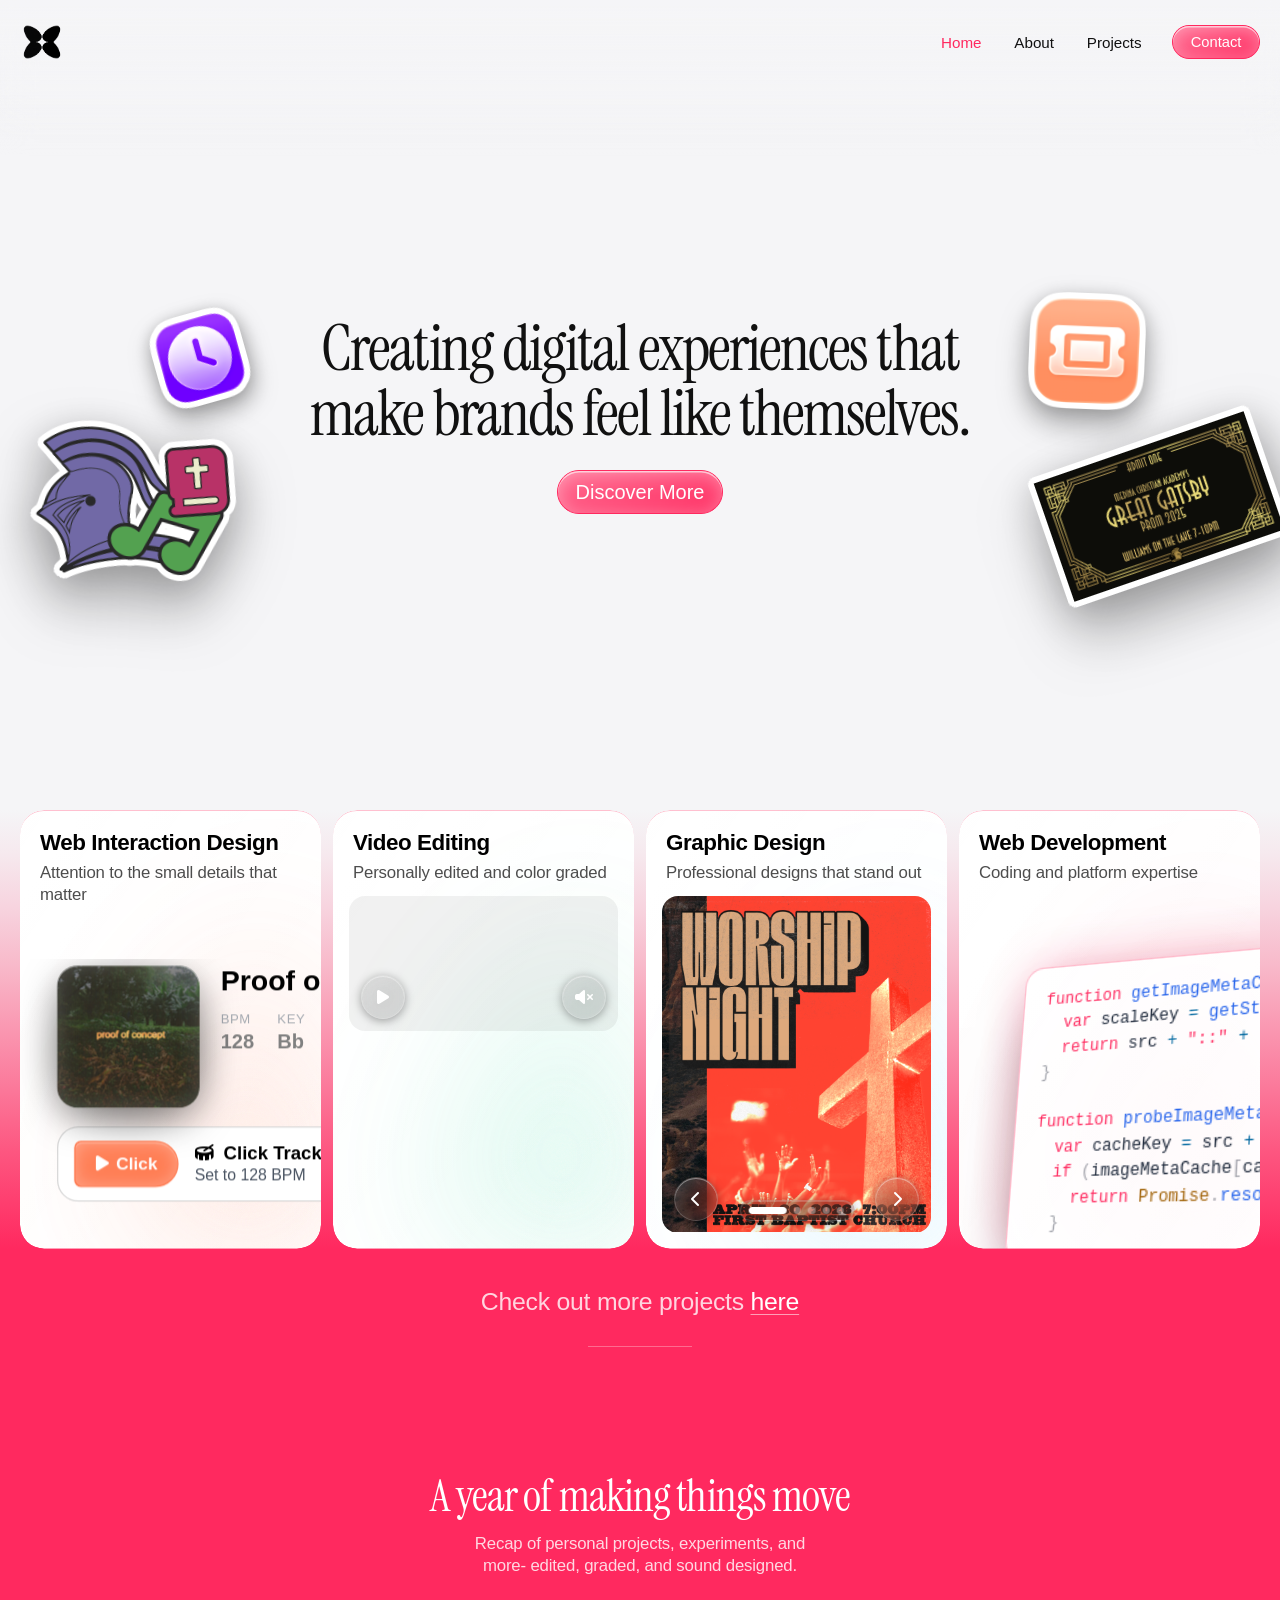
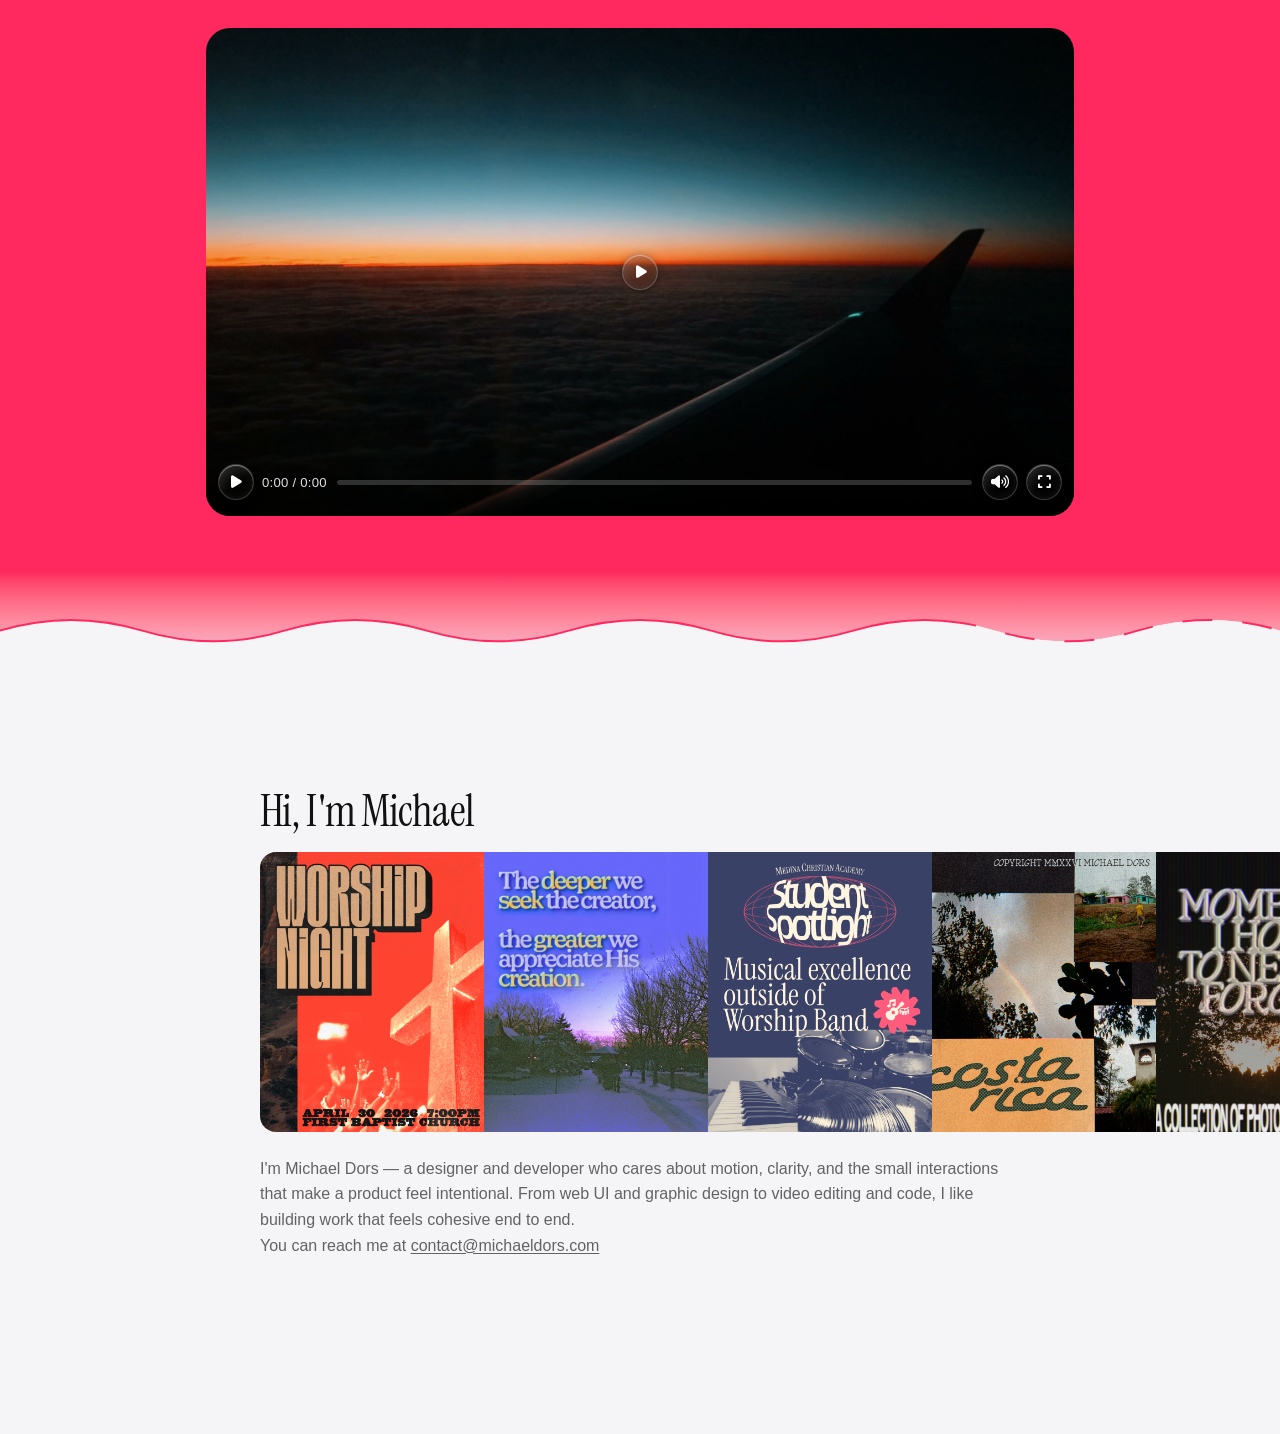
==== commit 52970b44: "Update index.html" ====
--- a/index.html
+++ b/index.html
@@ -1572,21 +1572,83 @@
       right: 12px;
     }
 
+    [data-showcase-design-carousel] {
+      --carousel-motion-ms: 560ms;
+      --carousel-motion-ease: cubic-bezier(0.22, 1, 0.36, 1);
+    }
+
     .showcase-design-carousel-viewport {
+      position: relative;
       overflow: hidden;
       border-radius: 16px;
       width: 100%;
     }
 
+    .showcase-design-carousel-stage {
+      position: relative;
+      width: 100%;
+      transform: scale(1);
+      transform-origin: center center;
+      filter: blur(0);
+      -webkit-filter: blur(0);
+      backface-visibility: hidden;
+      will-change: transform, filter;
+    }
+
+    .showcase-design-carousel-stage.is-transitioning {
+      animation: showcase-design-carousel-stage-motion var(--carousel-motion-ms) var(--carousel-motion-ease) both;
+    }
+
+    @keyframes showcase-design-carousel-stage-motion {
+      0%,
+      100% {
+        transform: scale(1);
+        filter: blur(0);
+        -webkit-filter: blur(0);
+      }
+
+      50% {
+        transform: scale(0.976);
+        filter: blur(3px);
+        -webkit-filter: blur(3px);
+      }
+    }
+
     .showcase-design-carousel-track {
       display: flex;
-      transition: transform 0.4s cubic-bezier(0.22, 1, 0.36, 1);
+      transition: transform var(--carousel-motion-ms) var(--carousel-motion-ease);
       will-change: transform;
+    }
+
+    .showcase-design-carousel-stickers {
+      position: absolute;
+      inset: 0;
+      z-index: 2;
+      overflow: hidden;
+      pointer-events: none;
+      border-radius: inherit;
+    }
+
+    .showcase-design-carousel-stickers .sticker {
+      pointer-events: auto;
+    }
+
+    .showcase-design-carousel-stage.is-transitioning .showcase-design-carousel-stickers .sticker {
+      transition:
+        left var(--carousel-motion-ms) var(--carousel-motion-ease),
+        top var(--carousel-motion-ms) var(--carousel-motion-ease);
     }
 
     .showcase-design-carousel-slide {
       flex: 0 0 100%;
       min-width: 0;
+    }
+
+    .showcase-design-carousel-slide img {
+      display: block;
+      width: 100%;
+      height: auto;
+      border-radius: inherit;
     }
 
     .showcase-design-carousel-pagination {
@@ -1670,7 +1732,18 @@
     }
 
     @media (prefers-reduced-motion: reduce) {
+      .showcase-design-carousel-stage.is-transitioning {
+        animation: none;
+        filter: none;
+        -webkit-filter: none;
+        transform: none;
+      }
+
       .showcase-design-carousel-track {
+        transition: none;
+      }
+
+      .showcase-design-carousel-stage.is-transitioning .showcase-design-carousel-stickers .sticker {
         transition: none;
       }
 
@@ -2483,7 +2556,14 @@
               aria-label="Graphic design gallery"
             >
               <div class="showcase-design-carousel-viewport">
-                <div class="showcase-design-carousel-track" data-showcase-design-track></div>
+                <div class="showcase-design-carousel-stage">
+                  <div class="showcase-design-carousel-track" data-showcase-design-track></div>
+                  <div
+                    class="showcase-design-carousel-stickers"
+                    data-design-carousel-stickers
+                    aria-hidden="true"
+                  ></div>
+                </div>
               </div>
               <button
                 type="button"
@@ -2655,7 +2735,7 @@
         </div>
       </div>
       <div class="about-inner">
-        <h2 class="about-title" id="aboutTitle">About Me</h2>
+        <h2 class="about-title" id="aboutTitle" style="margin-top:105px;">Hi, I'm Michael</h2>
         <div class="about-carousel" id="aboutCarousel">
           <div class="carousel-track" id="carouselTrack"></div>
         </div>
@@ -2705,6 +2785,16 @@
       var activeStickers = [];
       var aboutCarousel = document.getElementById("aboutCarousel");
       var carouselTrack = document.getElementById("carouselTrack");
+      var designCarouselEl = document.querySelector("[data-showcase-design-carousel]");
+      var designCarouselViewport = designCarouselEl
+        ? designCarouselEl.querySelector(".showcase-design-carousel-viewport")
+        : null;
+      var designCarouselStickerRoot = designCarouselEl
+        ? designCarouselEl.querySelector("[data-design-carousel-stickers]")
+        : null;
+      var designCarouselCurrentIndex = 0;
+      var designCarouselTrackIndex = 0;
+      var designCarouselCloneTrackIndex = 0;
       var hoverOutlineEl = null;
       var hoverOutlineImg = null;
       var hoveredStickerEl = null;
@@ -2832,8 +2922,16 @@
             width: stickerData.baseWidth || stickerData.dimensions.width,
             height: stickerData.baseHeight || stickerData.dimensions.height,
             attachedTo: stickerData.attachedTo,
-            relativeLeft: stickerData.relativeLeft
+            relativeLeft: stickerData.relativeLeft,
+            designCarouselSlideIndex: stickerData.designCarouselSlideIndex,
+            designCarouselOffsetX: stickerData.designCarouselOffsetX,
+            designCarouselOffsetY: stickerData.designCarouselOffsetY
           };
+          if (stickerData.attachedTo === "design-carousel") {
+            var layerCoords = getDesignCarouselStickerLayerCoords(stickerData);
+            state[stickerData.id].left = layerCoords.left;
+            state[stickerData.id].top = layerCoords.top;
+          }
         });
         try {
           sessionStorage.setItem(sessionStorageKey, JSON.stringify(state));
@@ -3949,6 +4047,270 @@
         }
       }
 
+      function getDesignCarouselIndex() {
+        return designCarouselCurrentIndex;
+      }
+
+      function getDesignCarouselTrackIndex() {
+        return designCarouselTrackIndex;
+      }
+
+      function getDesignCarouselSlideTrackPosition(slideIndex, trackIdx) {
+        if (slideIndex === 0 && trackIdx === designCarouselCloneTrackIndex) {
+          return designCarouselCloneTrackIndex;
+        }
+        return slideIndex;
+      }
+
+      function getDesignCarouselViewportRect(layerRect) {
+        if (!designCarouselViewport) return null;
+        return rectFromElement(designCarouselViewport, layerRect || getLayerRect());
+      }
+
+      function getDesignCarouselViewportWidth(layerRect) {
+        var viewportRect = getDesignCarouselViewportRect(layerRect);
+        if (!viewportRect) return 0;
+        return viewportRect.right - viewportRect.left;
+      }
+
+      function computeDesignCarouselStickerViewportPosition(slideIndex, offsetX, offsetY, layerRect) {
+        var viewportWidth = getDesignCarouselViewportWidth(layerRect);
+        var trackIdx = getDesignCarouselTrackIndex();
+        var slideTrackPos = getDesignCarouselSlideTrackPosition(slideIndex, trackIdx);
+        return {
+          left: (slideTrackPos - trackIdx) * viewportWidth + offsetX,
+          top: offsetY
+        };
+      }
+
+      function computeDesignCarouselStickerLeft(slideIndex, offsetX, layerRect, offsetY) {
+        var viewportRect = getDesignCarouselViewportRect(layerRect);
+        if (!viewportRect) return 0;
+        var viewportPos = computeDesignCarouselStickerViewportPosition(
+          slideIndex,
+          offsetX,
+          typeof offsetY === "number" ? offsetY : 0,
+          layerRect
+        );
+        return viewportRect.left + viewportPos.left;
+      }
+
+      function getDesignCarouselStickerLayerCoords(stickerData) {
+        var layerRect = getLayerRect();
+        var viewportRect = getDesignCarouselViewportRect(layerRect);
+        if (!viewportRect || typeof stickerData.designCarouselSlideIndex !== "number") {
+          return { left: stickerData.left, top: stickerData.top };
+        }
+        var viewportPos = computeDesignCarouselStickerViewportPosition(
+          stickerData.designCarouselSlideIndex,
+          stickerData.designCarouselOffsetX || 0,
+          stickerData.designCarouselOffsetY || 0,
+          layerRect
+        );
+        return {
+          left: viewportRect.left + viewportPos.left,
+          top: viewportRect.top + viewportPos.top
+        };
+      }
+
+      function isStickerInDesignCarouselRoot(stickerData) {
+        return Boolean(
+          designCarouselStickerRoot &&
+          stickerData.el.parentElement === designCarouselStickerRoot
+        );
+      }
+
+      function moveStickerToDesignCarouselRoot(stickerData) {
+        if (!designCarouselStickerRoot) return;
+
+        var layerRect = getLayerRect();
+        var viewportRect = getDesignCarouselViewportRect(layerRect);
+        var viewportWidth = getDesignCarouselViewportWidth(layerRect);
+        if (!viewportRect || !viewportWidth) return;
+
+        if (typeof stickerData.designCarouselSlideIndex !== "number") {
+          stickerData.designCarouselSlideIndex = getDesignCarouselIndex();
+        }
+
+        if (typeof stickerData.designCarouselOffsetX !== "number") {
+          var trackIdx = getDesignCarouselTrackIndex();
+          var slideTrackPos = getDesignCarouselSlideTrackPosition(
+            stickerData.designCarouselSlideIndex,
+            trackIdx
+          );
+          var viewportLeft = isStickerInDesignCarouselRoot(stickerData)
+            ? stickerData.left
+            : stickerData.left - viewportRect.left;
+          stickerData.designCarouselOffsetX = viewportLeft
+            - (slideTrackPos - trackIdx) * viewportWidth;
+        }
+
+        if (typeof stickerData.designCarouselOffsetY !== "number") {
+          stickerData.designCarouselOffsetY = stickerData.top - viewportRect.top;
+        }
+
+        var viewportPos = computeDesignCarouselStickerViewportPosition(
+          stickerData.designCarouselSlideIndex,
+          stickerData.designCarouselOffsetX,
+          stickerData.designCarouselOffsetY,
+          layerRect
+        );
+
+        designCarouselStickerRoot.appendChild(stickerData.el);
+        stickerData.el.classList.add("sticker--design-carousel");
+        setStickerPosition(stickerData.el, viewportPos.left, viewportPos.top);
+        stickerData.left = viewportPos.left;
+        stickerData.top = viewportPos.top;
+      }
+
+      function moveStickerToLayer(stickerData) {
+        if (!stickerLayer) return;
+
+        var layerCoords = getDesignCarouselStickerLayerCoords(stickerData);
+        stickerData.el.classList.remove("sticker--design-carousel");
+        stickerLayer.appendChild(stickerData.el);
+        setStickerPosition(stickerData.el, layerCoords.left, layerCoords.top);
+        stickerData.left = layerCoords.left;
+        stickerData.top = layerCoords.top;
+      }
+
+      function isStickerOverDesignCarousel(stickerRect) {
+        if (!designCarouselViewport) return false;
+        var viewportRect = designCarouselViewport.getBoundingClientRect();
+        var centerX = stickerRect.left + stickerRect.width / 2;
+        var centerY = stickerRect.top + stickerRect.height / 2;
+        return (
+          centerX >= viewportRect.left &&
+          centerX <= viewportRect.right &&
+          centerY >= viewportRect.top &&
+          centerY <= viewportRect.bottom
+        );
+      }
+
+      function attachStickerToDesignCarousel(stickerData) {
+        var layerRect = getLayerRect();
+        var viewportRect = getDesignCarouselViewportRect(layerRect);
+        var viewportWidth = getDesignCarouselViewportWidth(layerRect);
+        if (!viewportRect || !viewportWidth) return;
+
+        stickerData.attachedTo = "design-carousel";
+        stickerData.relativeLeft = 0;
+        stickerData.designCarouselSlideIndex = getDesignCarouselIndex();
+        var attachTrackIdx = getDesignCarouselTrackIndex();
+        var attachSlideTrackPos = getDesignCarouselSlideTrackPosition(
+          stickerData.designCarouselSlideIndex,
+          attachTrackIdx
+        );
+        stickerData.designCarouselOffsetX = stickerData.left - viewportRect.left
+          - (attachSlideTrackPos - attachTrackIdx) * viewportWidth;
+        stickerData.designCarouselOffsetY = stickerData.top - viewportRect.top;
+        moveStickerToDesignCarouselRoot(stickerData);
+      }
+
+      function clearDesignCarouselAttachment(stickerData) {
+        if (isStickerInDesignCarouselRoot(stickerData)) {
+          moveStickerToLayer(stickerData);
+        }
+        delete stickerData.designCarouselSlideIndex;
+        delete stickerData.designCarouselOffsetX;
+        delete stickerData.designCarouselOffsetY;
+      }
+
+      function updateDesignCarouselStickers(animate, options) {
+        if (!designCarouselViewport) return;
+        options = options || {};
+
+        var useTransition = animate && !reducedMotion;
+        var motionMs = 560;
+        var motionEase = "cubic-bezier(0.22, 1, 0.36, 1)";
+        if (designCarouselEl) {
+          var motionStyles = getComputedStyle(designCarouselEl);
+          var parsedMotionMs = parseFloat(motionStyles.getPropertyValue("--carousel-motion-ms"));
+          var parsedMotionEase = motionStyles.getPropertyValue("--carousel-motion-ease").trim();
+          if (!isNaN(parsedMotionMs)) {
+            motionMs = parsedMotionMs;
+          }
+          if (parsedMotionEase) {
+            motionEase = parsedMotionEase;
+          }
+        }
+        var transition =
+          "left " + motionMs + "ms " + motionEase + ", " +
+          "top " + motionMs + "ms " + motionEase + ", " +
+          "transform 500ms cubic-bezier(0.34, 1.56, 0.64, 1)";
+        var layerRect = getLayerRect();
+        var viewportWidth = getDesignCarouselViewportWidth(layerRect);
+        var forwardWrap = Boolean(options.forwardWrap);
+        var previousTrackIndex = typeof options.previousTrackIndex === "number"
+          ? options.previousTrackIndex
+          : designCarouselTrackIndex;
+
+        activeStickers.forEach(function (stickerData) {
+          if (stickerData.attachedTo !== "design-carousel") return;
+          if (dragState && dragState.sticker === stickerData) return;
+          if (typeof stickerData.designCarouselSlideIndex !== "number") return;
+          if (typeof stickerData.designCarouselOffsetX !== "number") return;
+
+          if (!isStickerInDesignCarouselRoot(stickerData)) {
+            moveStickerToDesignCarouselRoot(stickerData);
+          }
+
+          var offsetX = stickerData.designCarouselOffsetX;
+          var offsetY = stickerData.designCarouselOffsetY;
+          var viewportPos;
+
+          if (
+            forwardWrap &&
+            stickerData.designCarouselSlideIndex === 0 &&
+            previousTrackIndex === designCarouselCloneTrackIndex - 1 &&
+            designCarouselTrackIndex === designCarouselCloneTrackIndex
+          ) {
+            var wrapStartLeft = viewportWidth + offsetX;
+            var wrapEndLeft = offsetX;
+            viewportPos = { left: wrapEndLeft, top: offsetY };
+
+            if (useTransition) {
+              stickerData.el.style.transition = "none";
+              setStickerPosition(stickerData.el, wrapStartLeft, offsetY);
+              void stickerData.el.offsetWidth;
+              stickerData.el.style.transition = transition;
+              stickerData.el.addEventListener("transitionend", function onWrapTransitionEnd(event) {
+                if (event.propertyName !== "left") return;
+                stickerData.el.style.transition = "";
+              }, { once: true });
+            }
+
+            setStickerPosition(stickerData.el, viewportPos.left, viewportPos.top);
+          } else {
+            viewportPos = computeDesignCarouselStickerViewportPosition(
+              stickerData.designCarouselSlideIndex,
+              offsetX,
+              offsetY,
+              layerRect
+            );
+
+            if (useTransition) {
+              stickerData.el.style.transition = transition;
+            } else {
+              stickerData.el.style.transition = "none";
+            }
+
+            setStickerPosition(stickerData.el, viewportPos.left, viewportPos.top);
+          }
+
+          stickerData.left = viewportPos.left;
+          stickerData.top = viewportPos.top;
+
+          if (stickerData.config && stickerData.config.dynamicRotation) {
+            var layerCoords = getDesignCarouselStickerLayerCoords(stickerData);
+            var newRotation = calculateDynamicRotation(layerCoords.left, stickerData.dimensions.width);
+            stickerData.rotation = newRotation;
+            stickerData.el.style.setProperty("--sticker-rotation", newRotation + "deg");
+            stickerData.el.style.transform = "rotate(" + newRotation + "deg)";
+          }
+        });
+      }
+
       function startDrag(event) {
         var target = event.target.closest(".sticker");
         if (!target) return;
@@ -3958,6 +4320,11 @@
         if (!stickerData) return;
 
         event.preventDefault();
+
+        if (stickerData.attachedTo === "design-carousel" && isStickerInDesignCarouselRoot(stickerData)) {
+          moveStickerToLayer(stickerData);
+        }
+
         var pointerX = event.clientX;
         var pointerY = event.clientY;
         var layerRect = getLayerRect();
@@ -4011,27 +4378,34 @@
           stickerData.el.style.transform = "rotate(" + newRotation + "deg)";
         }
 
-        var carouselRect = aboutCarousel ? aboutCarousel.getBoundingClientRect() : null;
+        var stickerRect = stickerData.el.getBoundingClientRect();
+        var attachedToDesignCarousel = isStickerOverDesignCarousel(stickerRect);
         var attachedToCarousel = false;
 
-        if (carouselRect) {
-          var stickerRect = stickerData.el.getBoundingClientRect();
-          var stickerCenterY = stickerRect.top + stickerRect.height / 2;
-          if (stickerCenterY >= carouselRect.top && stickerCenterY <= carouselRect.bottom) {
-            attachedToCarousel = true;
+        if (!attachedToDesignCarousel) {
+          var carouselRect = aboutCarousel ? aboutCarousel.getBoundingClientRect() : null;
+          if (carouselRect) {
+            var stickerCenterY = stickerRect.top + stickerRect.height / 2;
+            if (stickerCenterY >= carouselRect.top && stickerCenterY <= carouselRect.bottom) {
+              attachedToCarousel = true;
+            }
           }
         }
 
-        if (attachedToCarousel) {
-          stickerData.attachedTo = 'carousel';
+        if (attachedToDesignCarousel) {
+          attachStickerToDesignCarousel(stickerData);
+        } else if (attachedToCarousel) {
+          stickerData.attachedTo = "carousel";
           stickerData.relativeLeft = stickerData.left + aboutCarousel.scrollLeft;
+          clearDesignCarouselAttachment(stickerData);
         } else {
-          stickerData.attachedTo = 'body';
+          stickerData.attachedTo = "body";
           stickerData.relativeLeft = 0;
+          clearDesignCarouselAttachment(stickerData);
         }
 
         if (stickerData.config.persist) {
-          saveStickerState(stickerData.id, {
+          var persistState = {
             left: stickerData.left,
             top: stickerData.top,
             rotation: stickerData.rotation,
@@ -4040,7 +4414,16 @@
             height: stickerData.baseHeight || stickerData.dimensions.height,
             attachedTo: stickerData.attachedTo,
             relativeLeft: stickerData.relativeLeft
-          });
+          };
+          if (stickerData.attachedTo === "design-carousel") {
+            var savedLayerCoords = getDesignCarouselStickerLayerCoords(stickerData);
+            persistState.left = savedLayerCoords.left;
+            persistState.top = savedLayerCoords.top;
+            persistState.designCarouselSlideIndex = stickerData.designCarouselSlideIndex;
+            persistState.designCarouselOffsetX = stickerData.designCarouselOffsetX;
+            persistState.designCarouselOffsetY = stickerData.designCarouselOffsetY;
+          }
+          saveStickerState(stickerData.id, persistState);
         }
         dragState = null;
       }
@@ -4051,6 +4434,12 @@
         var i;
         for (i = 0; i < existingStickers.length; i++) {
           existingStickers[i].remove();
+        }
+        if (designCarouselStickerRoot) {
+          var designCarouselStickers = designCarouselStickerRoot.querySelectorAll(".sticker");
+          for (i = 0; i < designCarouselStickers.length; i++) {
+            designCarouselStickers[i].remove();
+          }
         }
         activeStickers = [];
 
@@ -4096,13 +4485,23 @@
 
           if (stored && typeof stored.left === "number" && typeof stored.top === "number") {
             var storedLeft = stored.left;
-            var isAttachedToCarousel = stored.attachedTo === 'carousel' && typeof stored.relativeLeft === "number";
-
-            if (isAttachedToCarousel) {
+            var isAttachedToDesignCarousel = stored.attachedTo === "design-carousel"
+              && typeof stored.designCarouselSlideIndex === "number"
+              && typeof stored.designCarouselOffsetX === "number";
+            var isAttachedToCarousel = stored.attachedTo === "carousel" && typeof stored.relativeLeft === "number";
+
+            if (isAttachedToDesignCarousel) {
+              storedLeft = computeDesignCarouselStickerLeft(
+                stored.designCarouselSlideIndex,
+                stored.designCarouselOffsetX,
+                layerRect,
+                stored.designCarouselOffsetY
+              );
+            } else if (isAttachedToCarousel) {
               storedLeft = stored.relativeLeft - (aboutCarousel ? aboutCarousel.scrollLeft : 0);
             }
 
-            var clampedStored = isAttachedToCarousel
+            var clampedStored = isAttachedToCarousel || isAttachedToDesignCarousel
               ? { left: storedLeft, top: stored.top }
               : clampStickerToLayer(storedLeft, stored.top, dimensions, layerRect);
 
@@ -4187,21 +4586,47 @@
 
           placedRects.push(getStickerOccupancyRect(position.left, position.top, dimensions, rotation, 10));
 
-          var isCarousel = false;
+          var attachment = "body";
           var relLeft = 0;
-          if (stored && stored.attachedTo) {
-            isCarousel = stored.attachedTo === 'carousel';
+          var designSlideIndex;
+          var designOffsetX;
+
+          if (stored && stored.attachedTo === "design-carousel"
+            && typeof stored.designCarouselSlideIndex === "number"
+            && typeof stored.designCarouselOffsetX === "number") {
+            attachment = "design-carousel";
+            designSlideIndex = stored.designCarouselSlideIndex;
+            designOffsetX = stored.designCarouselOffsetX;
+            designOffsetY = typeof stored.designCarouselOffsetY === "number"
+              ? stored.designCarouselOffsetY
+              : undefined;
+          } else if (stored && stored.attachedTo === "carousel") {
+            attachment = "carousel";
             relLeft = stored.relativeLeft || 0;
-          } else {
-            var stickerCenterY = position.top + dimensions.height / 2 + layerRect.top;
-            var carouselRect = aboutCarousel ? aboutCarousel.getBoundingClientRect() : null;
-            if (carouselRect && stickerCenterY >= carouselRect.top && stickerCenterY <= carouselRect.bottom) {
-              isCarousel = true;
-              relLeft = position.left + (aboutCarousel ? aboutCarousel.scrollLeft : 0);
+          } else if (!stored || !stored.attachedTo) {
+            var stickerRectForAttach = {
+              left: position.left + layerRect.left,
+              top: position.top + layerRect.top,
+              width: dimensions.width,
+              height: dimensions.height
+            };
+            if (isStickerOverDesignCarousel(stickerRectForAttach)) {
+              attachment = "design-carousel";
+              var viewportRect = getDesignCarouselViewportRect(layerRect);
+              designSlideIndex = getDesignCarouselIndex();
+              designOffsetX = position.left - viewportRect.left;
+              designOffsetY = position.top - viewportRect.top;
+            } else {
+              var stickerCenterY = position.top + dimensions.height / 2 + layerRect.top;
+              var carouselRect = aboutCarousel ? aboutCarousel.getBoundingClientRect() : null;
+              if (carouselRect && stickerCenterY >= carouselRect.top && stickerCenterY <= carouselRect.bottom) {
+                attachment = "carousel";
+                relLeft = position.left + (aboutCarousel ? aboutCarousel.scrollLeft : 0);
+              }
             }
           }
 
-          activeStickers.push({
+          var stickerRecord = {
             id: id,
             src: src,
             config: config,
@@ -4213,9 +4638,20 @@
             baseHeight: baseHeight,
             rotation: rotation,
             peeled: Boolean(!forceRandom && stored && stored.peeled),
-            attachedTo: isCarousel ? 'carousel' : 'body',
-            relativeLeft: isCarousel ? relLeft : 0
-          });
+            attachedTo: attachment,
+            relativeLeft: attachment === "carousel" ? relLeft : 0
+          };
+
+          if (attachment === "design-carousel") {
+            stickerRecord.designCarouselSlideIndex = designSlideIndex;
+            stickerRecord.designCarouselOffsetX = designOffsetX;
+            if (typeof designOffsetY === "number") {
+              stickerRecord.designCarouselOffsetY = designOffsetY;
+            }
+            moveStickerToDesignCarouselRoot(stickerRecord);
+          }
+
+          activeStickers.push(stickerRecord);
           });
 
           if (!forceRandom) {
@@ -4349,6 +4785,23 @@
           mountStickersWhenReady(true);
         }
       });
+
+      if (designCarouselEl) {
+        designCarouselEl.addEventListener("showcase-design-carousel-change", function (event) {
+          if (!event.detail || typeof event.detail.index !== "number") return;
+          designCarouselCurrentIndex = event.detail.index;
+          if (typeof event.detail.trackIndex === "number") {
+            designCarouselTrackIndex = event.detail.trackIndex;
+          }
+          if (typeof event.detail.cloneTrackIndex === "number") {
+            designCarouselCloneTrackIndex = event.detail.cloneTrackIndex;
+          }
+          updateDesignCarouselStickers(!event.detail.instant, {
+            forwardWrap: Boolean(event.detail.forwardWrap),
+            previousTrackIndex: event.detail.previousTrackIndex
+          });
+        });
+      }
 
       var isCarouselScrolling = false;
       if (aboutCarousel) {
@@ -5155,6 +5608,7 @@
       var carousel = document.querySelector("[data-showcase-design-carousel]");
       if (!carousel) return;
 
+      var stage = carousel.querySelector(".showcase-design-carousel-stage");
       var track = carousel.querySelector("[data-showcase-design-track]");
       var pagination = carousel.querySelector("[data-showcase-design-pagination]");
       var prevBtn = carousel.querySelector("[data-showcase-design-prev]");
@@ -5179,6 +5633,11 @@
       var total = slides.length;
       if (total === 0) return;
 
+      var cloneSlide = slides[0].cloneNode(true);
+      cloneSlide.classList.add("showcase-design-carousel-slide--clone");
+      cloneSlide.setAttribute("aria-hidden", "true");
+      track.appendChild(cloneSlide);
+
       if (total < 2) {
         if (prevBtn) prevBtn.hidden = true;
         if (nextBtn) nextBtn.hidden = true;
@@ -5191,7 +5650,90 @@
       var reducedMotion = window.matchMedia("(prefers-reduced-motion: reduce)").matches;
       var autoAdvanceEnabled = !reducedMotion;
       var autoTimer = null;
+      var animTimers = [];
+      var isAnimating = false;
+      var transitionGeneration = 0;
       var index = 0;
+      var trackIndex = 0;
+      var cloneTrackIndex = total;
+
+      function clearAnimTimers() {
+        animTimers.forEach(function (timerId) {
+          clearTimeout(timerId);
+        });
+        animTimers = [];
+      }
+
+      function pushAnimTimer(timerId) {
+        animTimers.push(timerId);
+        return timerId;
+      }
+
+      function getMotionDurationMs() {
+        var styles = getComputedStyle(carousel);
+        return parseFloat(styles.getPropertyValue("--carousel-motion-ms")) || 560;
+      }
+
+      function resolveSlideTarget(requested, options) {
+        if (options.initial) {
+          return { track: 0, logical: 0 };
+        }
+        if (requested >= total) {
+          return { track: cloneTrackIndex, logical: 0 };
+        }
+        if (requested < 0) {
+          return { track: total - 1, logical: total - 1 };
+        }
+        if (index === total - 1 && requested === 0) {
+          return { track: cloneTrackIndex, logical: 0 };
+        }
+        return { track: requested, logical: requested };
+      }
+
+      function snapAfterCloneIfNeeded() {
+        if (trackIndex !== cloneTrackIndex) {
+          return;
+        }
+        track.style.transition = "none";
+        track.style.transform = "translateX(0)";
+        trackIndex = 0;
+        void track.offsetWidth;
+        track.style.transition = "";
+        carousel.dispatchEvent(new CustomEvent("showcase-design-carousel-change", {
+          bubbles: true,
+          detail: {
+            index: index,
+            trackIndex: trackIndex,
+            cloneTrackIndex: cloneTrackIndex,
+            instant: true
+          }
+        }));
+      }
+
+      function applySlidePositions(targetTrack, logicalIndex, previousTrack) {
+        var prevTrack = typeof previousTrack === "number" ? previousTrack : trackIndex;
+        var forwardWrap = targetTrack === cloneTrackIndex
+          && logicalIndex === 0
+          && prevTrack === total - 1;
+        trackIndex = targetTrack;
+        index = logicalIndex;
+        track.style.transform = "translateX(-" + trackIndex * 100 + "%)";
+        carousel.dispatchEvent(new CustomEvent("showcase-design-carousel-change", {
+          bubbles: true,
+          detail: {
+            index: index,
+            trackIndex: trackIndex,
+            cloneTrackIndex: cloneTrackIndex,
+            previousTrackIndex: prevTrack,
+            forwardWrap: forwardWrap
+          }
+        }));
+        dots.forEach(function (dot, dotIndex) {
+          var active = dotIndex === index;
+          dot.setAttribute("aria-current", active ? "true" : "false");
+          dot.setAttribute("aria-selected", active ? "true" : "false");
+        });
+      }
 
       pagination.style.setProperty("--carousel-interval", AUTO_INTERVAL_MS + "ms");
 
@@ -5245,7 +5787,7 @@
         clearAutoTimer();
         restartProgressAnimation();
         autoTimer = setTimeout(function () {
-          goTo(index + 1, { auto: true });
+          advanceNext({ auto: true });
         }, AUTO_INTERVAL_MS);
       }
 
@@ -5256,44 +5798,120 @@
         pagination.classList.remove("is-auto-advancing");
       }
 
-      function goTo(nextIndex, options) {
+      function finishCarouselTransition(transitionDone) {
+        if (transitionDone.done) {
+          return;
+        }
+        transitionDone.done = true;
+
+        if (stage) {
+          stage.classList.remove("is-transitioning");
+        }
+        snapAfterCloneIfNeeded();
+        isAnimating = false;
+        if (autoAdvanceEnabled) {
+          scheduleAutoAdvance();
+        }
+      }
+
+      function advanceNext(options) {
+        if (index >= total - 1) {
+          goTo(0, options);
+        } else {
+          goTo(index + 1, options);
+        }
+      }
+
+      function advancePrev(options) {
+        if (index <= 0) {
+          goTo(total - 1, options);
+        } else {
+          goTo(index - 1, options);
+        }
+      }
+
+      function goTo(requestedIndex, options) {
         options = options || {};
         if (options.manual) {
           stopAutoAdvance();
         }
 
-        index = (nextIndex + total) % total;
-        track.style.transform = "translateX(-" + index * 100 + "%)";
-        dots.forEach(function (dot, dotIndex) {
-          var active = dotIndex === index;
-          dot.setAttribute("aria-current", active ? "true" : "false");
-          dot.setAttribute("aria-selected", active ? "true" : "false");
+        var target = resolveSlideTarget(requestedIndex, options);
+        if (target.logical === index && target.track === trackIndex && !options.initial) {
+          return;
+        }
+
+        clearAnimTimers();
+        clearAutoTimer();
+
+        if (options.initial || reducedMotion || !stage) {
+          if (stage) {
+            stage.classList.remove("is-transitioning");
+          }
+          isAnimating = false;
+          applySlidePositions(target.track, target.logical);
+          snapAfterCloneIfNeeded();
+          if (autoAdvanceEnabled && !options.initial) {
+            scheduleAutoAdvance();
+          }
+          return;
+        }
+
+        var motionMs = getMotionDurationMs();
+        transitionGeneration += 1;
+        var activeGeneration = transitionGeneration;
+        var transitionDone = { done: false };
+        isAnimating = true;
+        stage.classList.add("is-transitioning");
+
+        requestAnimationFrame(function () {
+          requestAnimationFrame(function () {
+            if (activeGeneration !== transitionGeneration) {
+              return;
+            }
+            applySlidePositions(target.track, target.logical, trackIndex);
+          });
         });
 
-        if (autoAdvanceEnabled) {
-          scheduleAutoAdvance();
-        }
+        function onTrackTransitionEnd(event) {
+          if (activeGeneration !== transitionGeneration) {
+            return;
+          }
+          if (event.target !== track || event.propertyName !== "transform") {
+            return;
+          }
+          track.removeEventListener("transitionend", onTrackTransitionEnd);
+          finishCarouselTransition(transitionDone);
+        }
+
+        track.addEventListener("transitionend", onTrackTransitionEnd);
+        pushAnimTimer(setTimeout(function () {
+          track.removeEventListener("transitionend", onTrackTransitionEnd);
+          if (isAnimating && activeGeneration === transitionGeneration) {
+            finishCarouselTransition(transitionDone);
+          }
+        }, motionMs + 80));
       }
 
       if (prevBtn) {
         prevBtn.addEventListener("click", function () {
-          goTo(index - 1, { manual: true });
+          advancePrev({ manual: true });
         });
       }
 
       if (nextBtn) {
         nextBtn.addEventListener("click", function () {
-          goTo(index + 1, { manual: true });
+          advanceNext({ manual: true });
         });
       }
 
       carousel.addEventListener("keydown", function (event) {
         if (event.key === "ArrowLeft") {
           event.preventDefault();
-          goTo(index - 1, { manual: true });
+          advancePrev({ manual: true });
         } else if (event.key === "ArrowRight") {
           event.preventDefault();
-          goTo(index + 1, { manual: true });
+          advanceNext({ manual: true });
         }
       });
 
@@ -5301,7 +5919,10 @@
         pagination.classList.add("is-auto-advancing");
       }
 
-      goTo(0);
+      goTo(0, { initial: true });
+      if (autoAdvanceEnabled) {
+        scheduleAutoAdvance();
+      }
     })();
 
   </script>
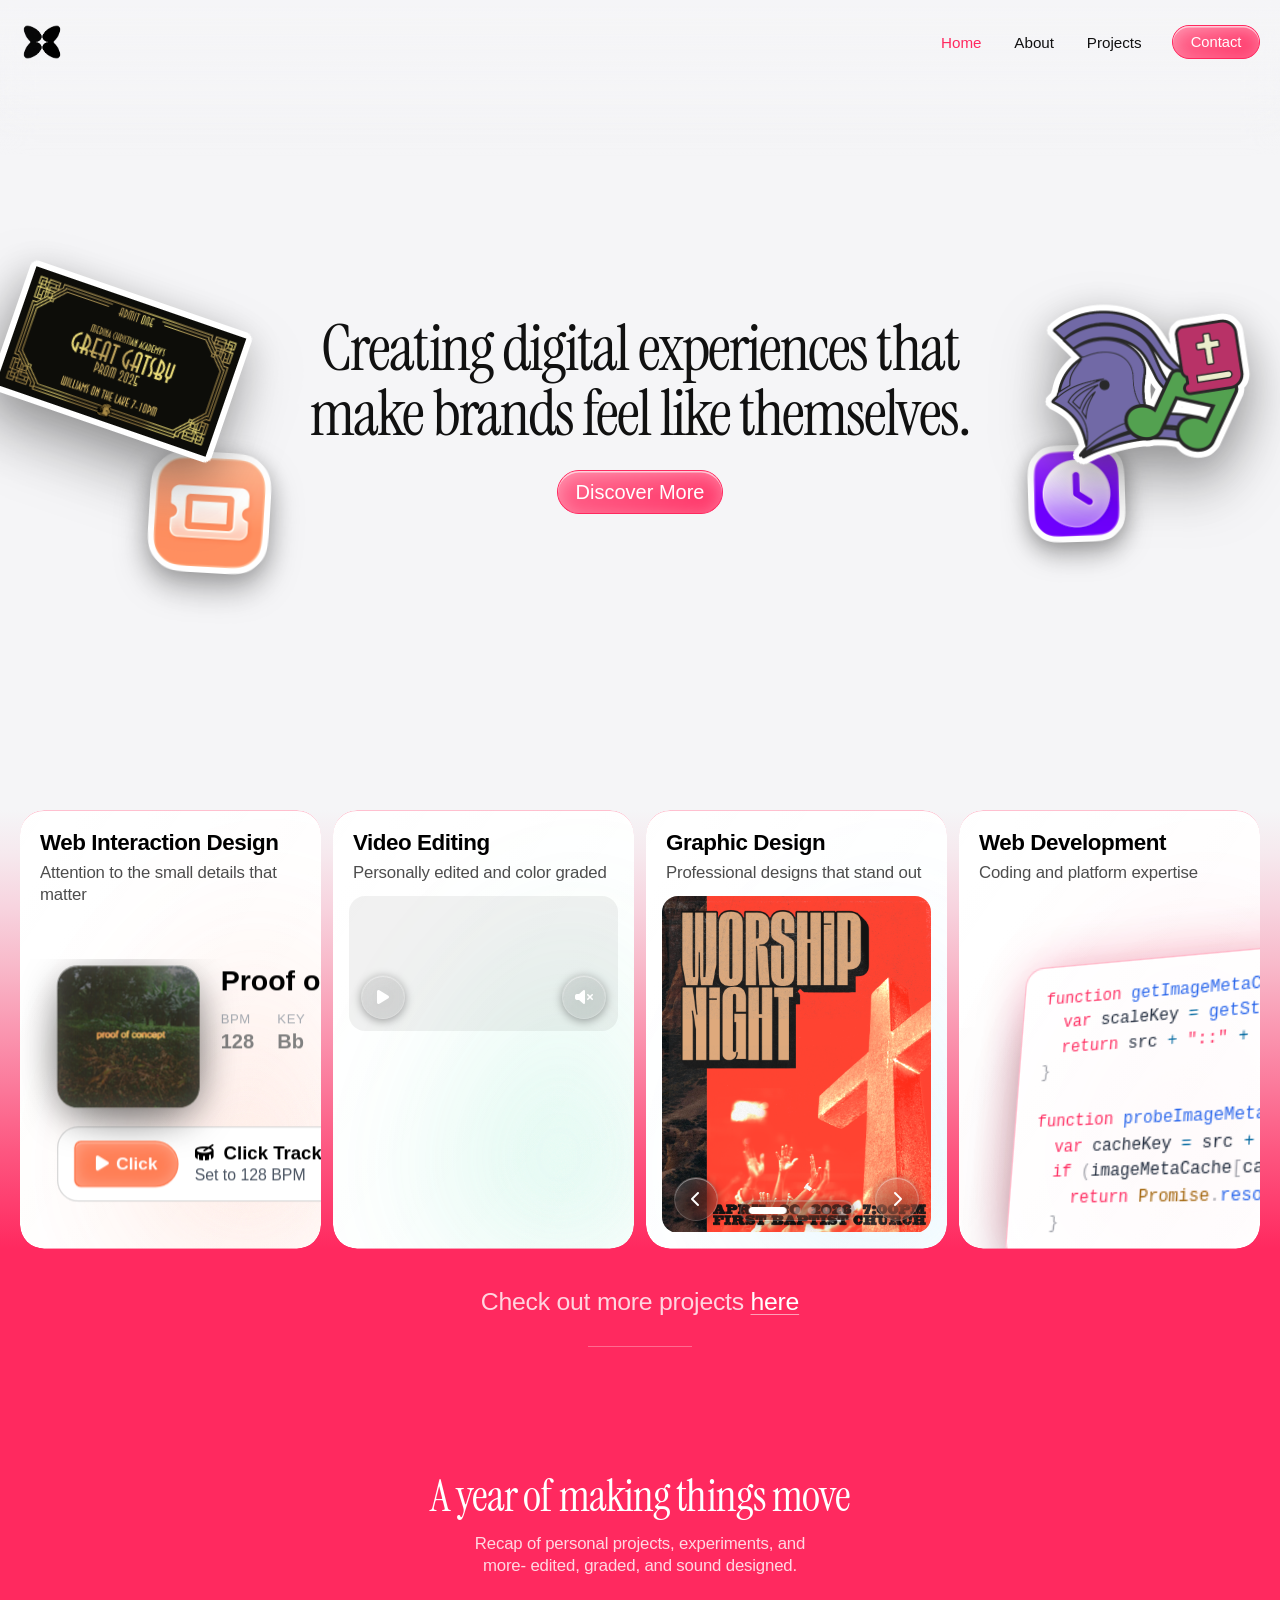
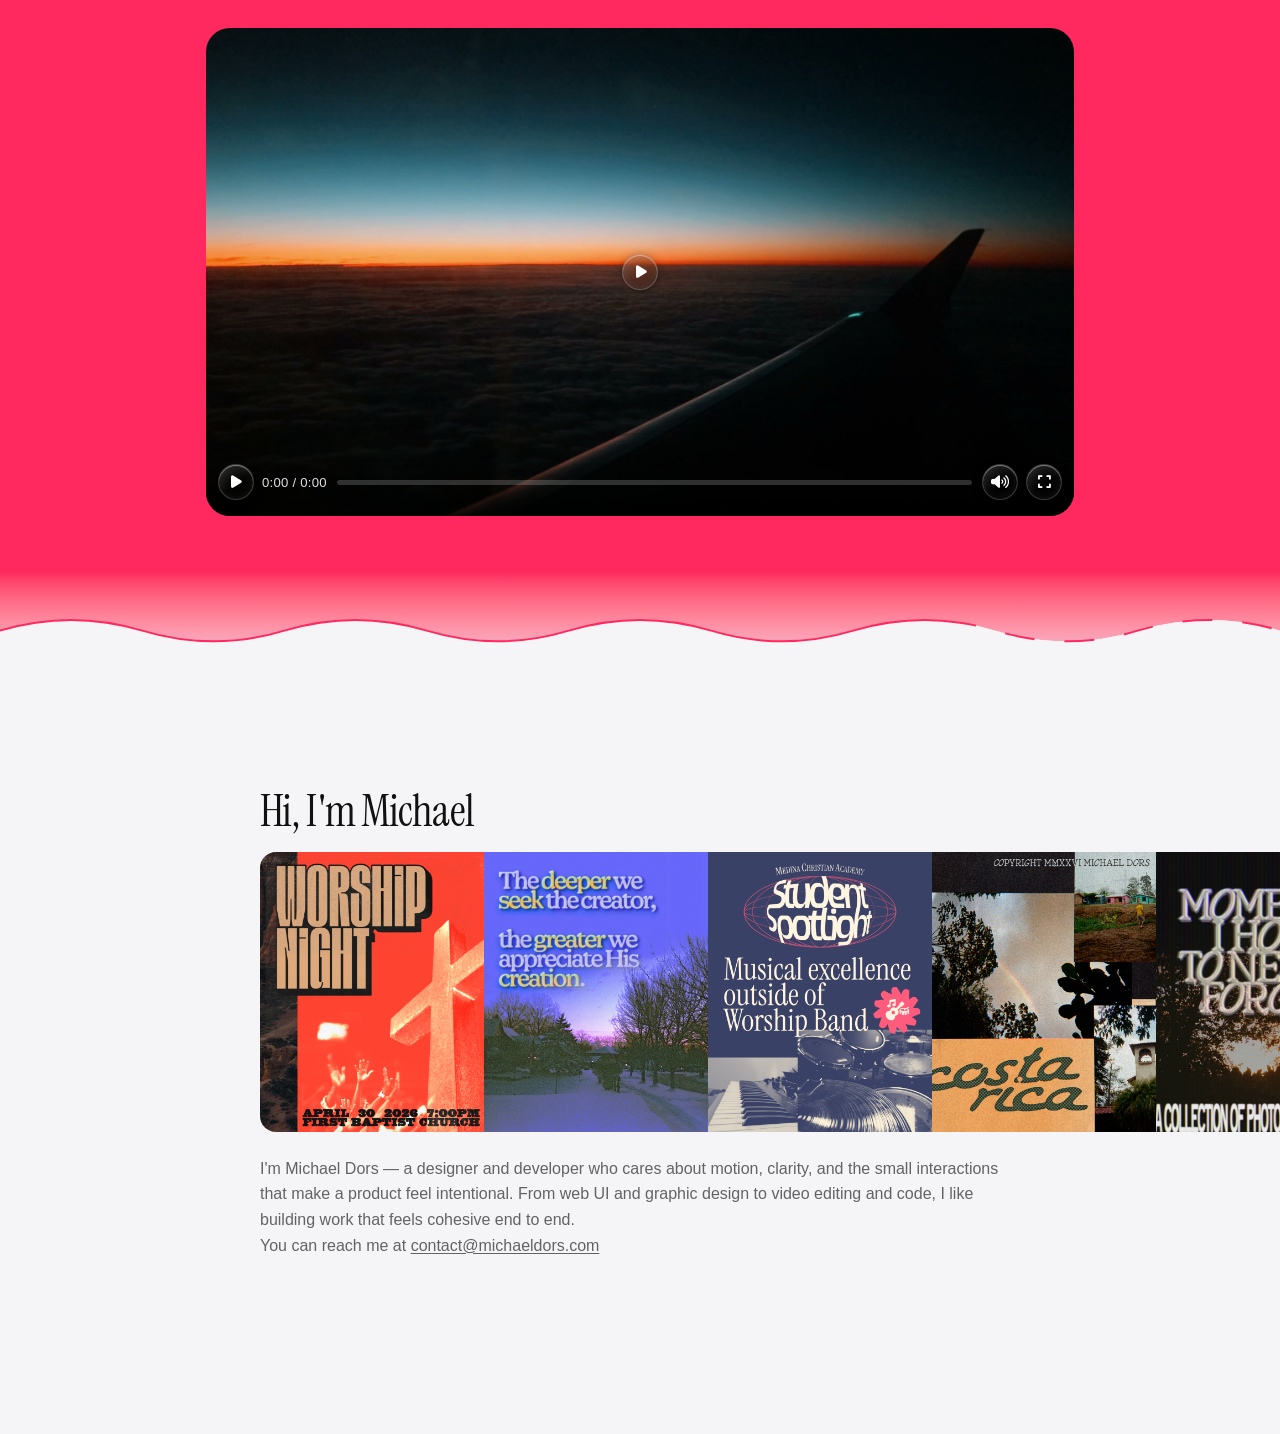
==== commit 9555c127: "Update index.html" ====
--- a/index.html
+++ b/index.html
@@ -720,6 +720,11 @@
       will-change: transform;
     }
 
+    /* About / hero stickers: never ease left — must track scroll 1:1 */
+    .sticker-layer > .sticker {
+      transition-property: transform, filter;
+    }
+
     .sticker img {
       width: 100%;
       height: 100%;
@@ -1573,7 +1578,7 @@
     }
 
     [data-showcase-design-carousel] {
-      --carousel-motion-ms: 560ms;
+      --carousel-motion-ms: 360ms;
       --carousel-motion-ease: cubic-bezier(0.22, 1, 0.36, 1);
     }
 
@@ -1631,6 +1636,11 @@
 
     .showcase-design-carousel-stickers .sticker {
       pointer-events: auto;
+      transition: transform 500ms cubic-bezier(0.34, 1.56, 0.64, 1);
+    }
+
+    .showcase-design-carousel-stickers .sticker.sticker--design-wrap-flush {
+      transition: none !important;
     }
 
     .showcase-design-carousel-stage.is-transitioning .showcase-design-carousel-stickers .sticker {
@@ -4168,6 +4178,7 @@
 
         var layerCoords = getDesignCarouselStickerLayerCoords(stickerData);
         stickerData.el.classList.remove("sticker--design-carousel");
+        clearDesignCarouselStickerMotion(stickerData.el);
         stickerLayer.appendChild(stickerData.el);
         setStickerPosition(stickerData.el, layerCoords.left, layerCoords.top);
         stickerData.left = layerCoords.left;
@@ -4211,33 +4222,23 @@
         if (isStickerInDesignCarouselRoot(stickerData)) {
           moveStickerToLayer(stickerData);
         }
+        clearDesignCarouselStickerMotion(stickerData.el);
         delete stickerData.designCarouselSlideIndex;
         delete stickerData.designCarouselOffsetX;
         delete stickerData.designCarouselOffsetY;
       }
 
+      function clearDesignCarouselStickerMotion(stickerEl) {
+        if (!stickerEl) return;
+        stickerEl.style.removeProperty("transition");
+        stickerEl.classList.remove("sticker--design-wrap-flush");
+      }
+
       function updateDesignCarouselStickers(animate, options) {
         if (!designCarouselViewport) return;
         options = options || {};
 
         var useTransition = animate && !reducedMotion;
-        var motionMs = 560;
-        var motionEase = "cubic-bezier(0.22, 1, 0.36, 1)";
-        if (designCarouselEl) {
-          var motionStyles = getComputedStyle(designCarouselEl);
-          var parsedMotionMs = parseFloat(motionStyles.getPropertyValue("--carousel-motion-ms"));
-          var parsedMotionEase = motionStyles.getPropertyValue("--carousel-motion-ease").trim();
-          if (!isNaN(parsedMotionMs)) {
-            motionMs = parsedMotionMs;
-          }
-          if (parsedMotionEase) {
-            motionEase = parsedMotionEase;
-          }
-        }
-        var transition =
-          "left " + motionMs + "ms " + motionEase + ", " +
-          "top " + motionMs + "ms " + motionEase + ", " +
-          "transform 500ms cubic-bezier(0.34, 1.56, 0.64, 1)";
         var layerRect = getLayerRect();
         var viewportWidth = getDesignCarouselViewportWidth(layerRect);
         var forwardWrap = Boolean(options.forwardWrap);
@@ -4254,6 +4255,8 @@
           if (!isStickerInDesignCarouselRoot(stickerData)) {
             moveStickerToDesignCarouselRoot(stickerData);
           }
+
+          clearDesignCarouselStickerMotion(stickerData.el);
 
           var offsetX = stickerData.designCarouselOffsetX;
           var offsetY = stickerData.designCarouselOffsetY;
@@ -4270,14 +4273,10 @@
             viewportPos = { left: wrapEndLeft, top: offsetY };
 
             if (useTransition) {
-              stickerData.el.style.transition = "none";
+              stickerData.el.classList.add("sticker--design-wrap-flush");
               setStickerPosition(stickerData.el, wrapStartLeft, offsetY);
               void stickerData.el.offsetWidth;
-              stickerData.el.style.transition = transition;
-              stickerData.el.addEventListener("transitionend", function onWrapTransitionEnd(event) {
-                if (event.propertyName !== "left") return;
-                stickerData.el.style.transition = "";
-              }, { once: true });
+              stickerData.el.classList.remove("sticker--design-wrap-flush");
             }
 
             setStickerPosition(stickerData.el, viewportPos.left, viewportPos.top);
@@ -4288,12 +4287,6 @@
               offsetY,
               layerRect
             );
-
-            if (useTransition) {
-              stickerData.el.style.transition = transition;
-            } else {
-              stickerData.el.style.transition = "none";
-            }
 
             setStickerPosition(stickerData.el, viewportPos.left, viewportPos.top);
           }
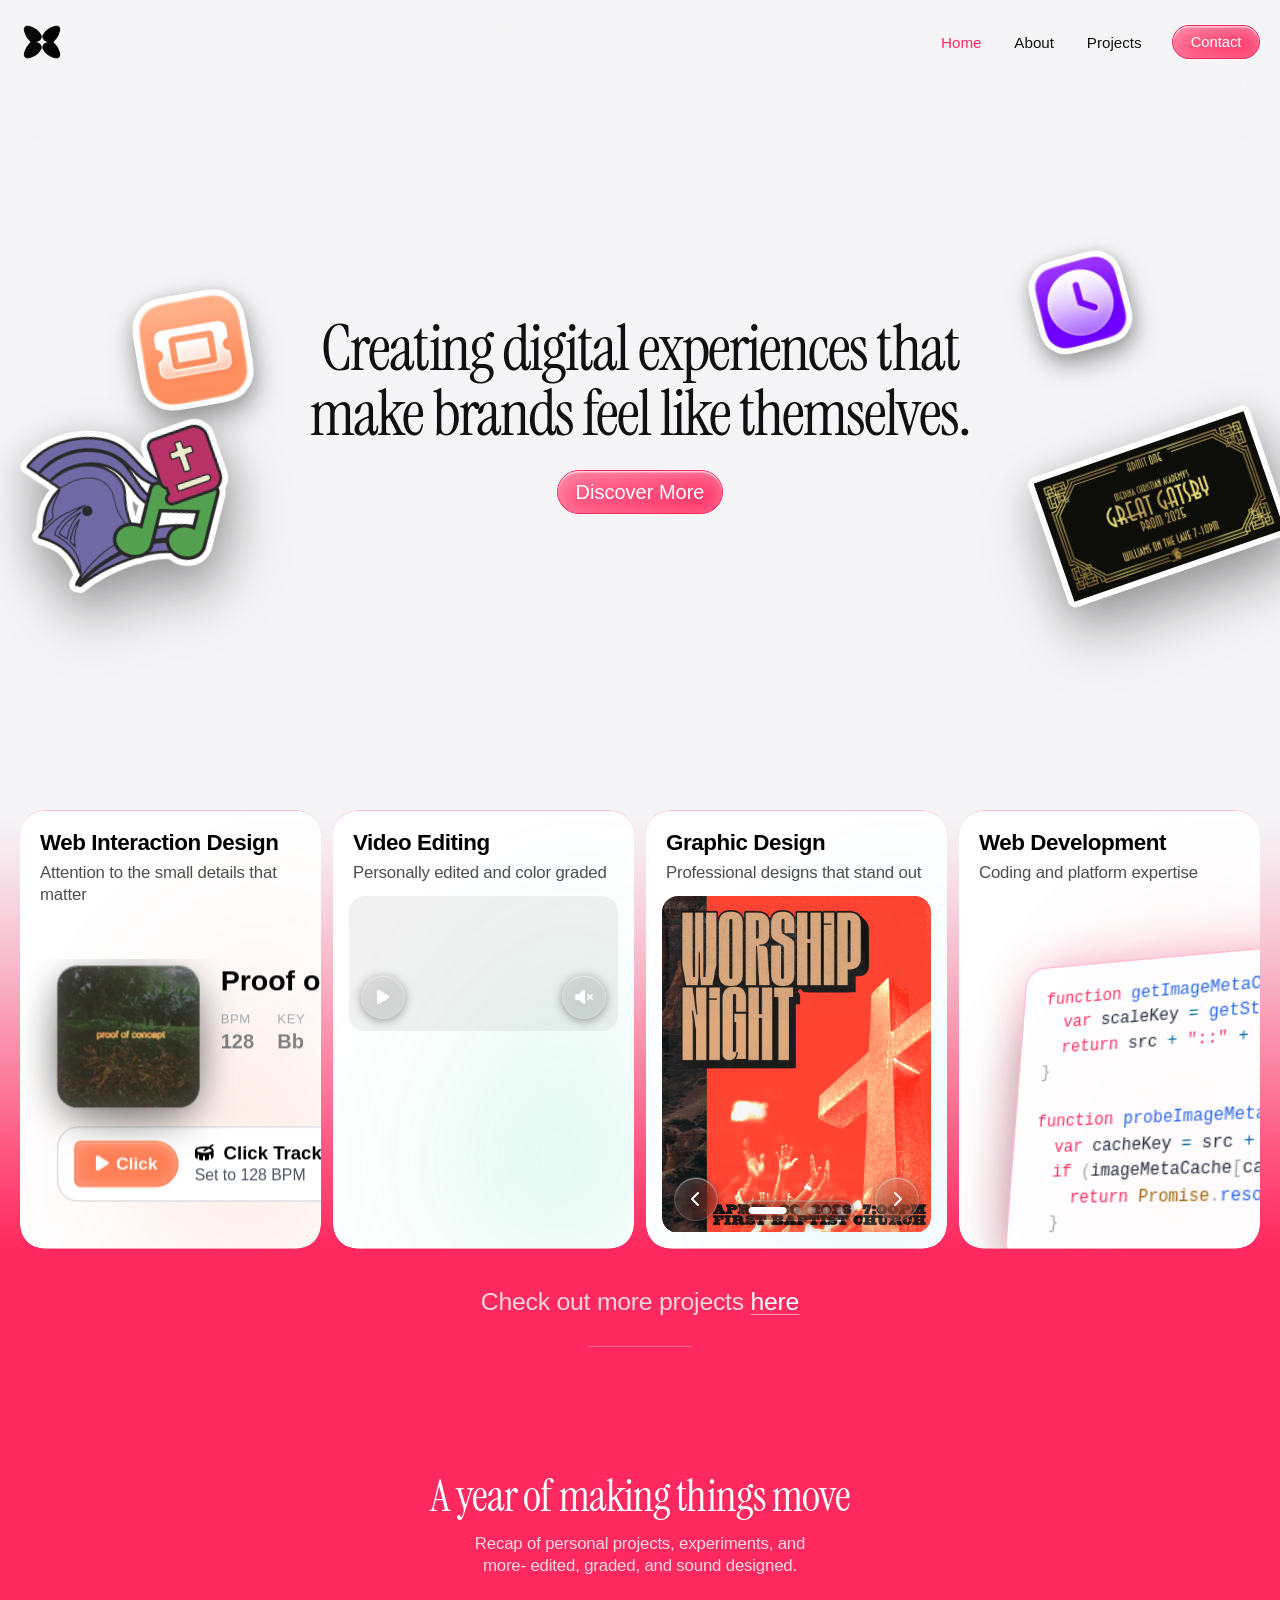
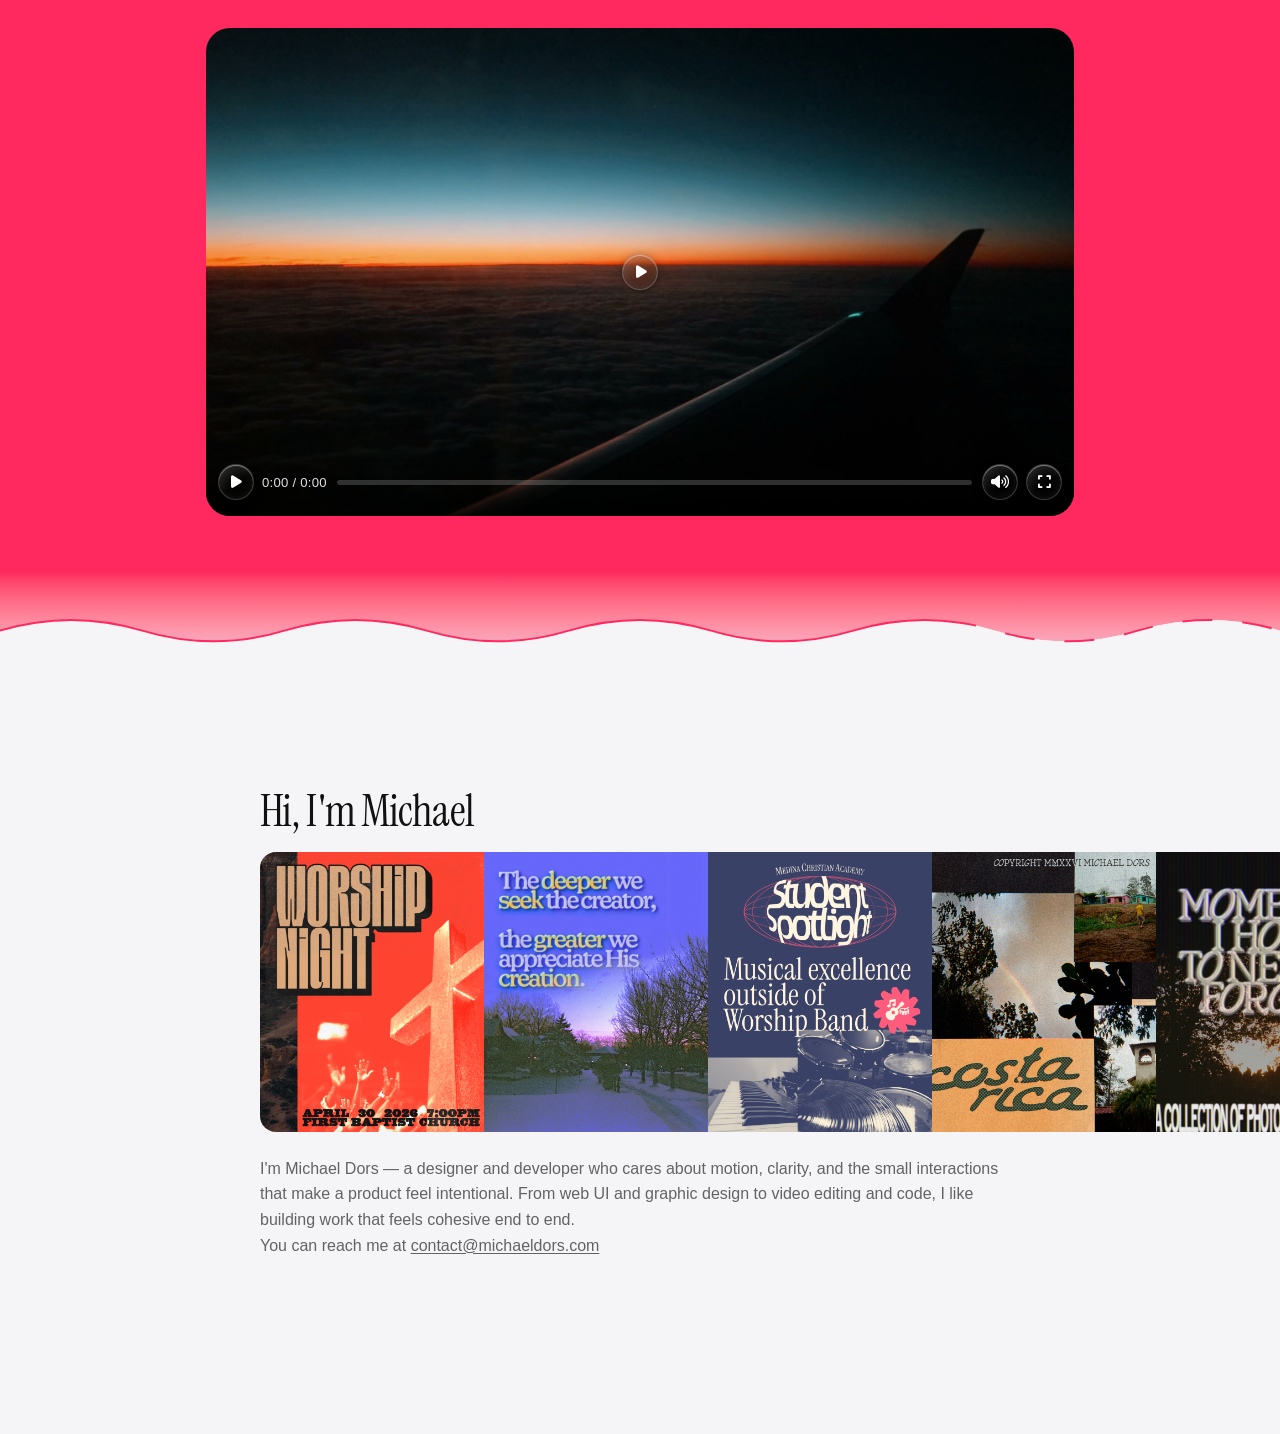
==== commit fc6051a6: "Update index.html" ====
--- a/index.html
+++ b/index.html
@@ -1578,8 +1578,9 @@
     }
 
     [data-showcase-design-carousel] {
-      --carousel-motion-ms: 360ms;
-      --carousel-motion-ease: cubic-bezier(0.22, 1, 0.36, 1);
+      --carousel-motion-ms: 370ms;
+      --carousel-motion-ease: cubic-bezier(0.7, 0, 0.3, 1);
+ 
     }
 
     .showcase-design-carousel-viewport {
@@ -1613,9 +1614,13 @@
       }
 
       50% {
-        transform: scale(0.976);
+        transform: scale(1.028);
         filter: blur(3px);
         -webkit-filter: blur(3px);
+      }
+      75%{
+        transform: scale(1.028);
+
       }
     }
 
@@ -4044,17 +4049,43 @@
         }
       }
 
+      function isDynamicRotationPaused(stickerData) {
+        return stickerData.attachedTo === "carousel" || stickerData.attachedTo === "design-carousel";
+      }
+
+      function applyStickerRotation(stickerData, rotation) {
+        stickerData.rotation = rotation;
+        stickerData.el.style.setProperty("--sticker-rotation", rotation + "deg");
+        stickerData.el.style.transform = "rotate(" + rotation + "deg)";
+      }
+
+      function getStickerLayerLeftForRotation(stickerData) {
+        if (isStickerInDesignCarouselRoot(stickerData)) {
+          return getDesignCarouselStickerLayerCoords(stickerData).left;
+        }
+        return stickerData.left;
+      }
+
+      function syncDynamicRotation(stickerData, layerLeft) {
+        if (!stickerData.config || !stickerData.config.dynamicRotation) return;
+        if (isDynamicRotationPaused(stickerData)) return;
+        applyStickerRotation(
+          stickerData,
+          calculateDynamicRotation(layerLeft, stickerData.dimensions.width)
+        );
+      }
+
+      function resumeDynamicRotation(stickerData) {
+        if (!stickerData.config || !stickerData.config.dynamicRotation) return;
+        if (isDynamicRotationPaused(stickerData)) return;
+        syncDynamicRotation(stickerData, getStickerLayerLeftForRotation(stickerData));
+      }
+
       function applyStickerDrag(stickerData, left, top) {
         setStickerPosition(stickerData.el, left, top);
         stickerData.left = left;
         stickerData.top = top;
-
-        if (stickerData.config.dynamicRotation) {
-          var newRotation = calculateDynamicRotation(left, stickerData.dimensions.width);
-          stickerData.rotation = newRotation;
-          stickerData.el.style.setProperty("--sticker-rotation", newRotation + "deg");
-          stickerData.el.style.transform = "rotate(" + newRotation + "deg)";
-        }
+        syncDynamicRotation(stickerData, left);
       }
 
       function getDesignCarouselIndex() {
@@ -4293,14 +4324,6 @@
 
           stickerData.left = viewportPos.left;
           stickerData.top = viewportPos.top;
-
-          if (stickerData.config && stickerData.config.dynamicRotation) {
-            var layerCoords = getDesignCarouselStickerLayerCoords(stickerData);
-            var newRotation = calculateDynamicRotation(layerCoords.left, stickerData.dimensions.width);
-            stickerData.rotation = newRotation;
-            stickerData.el.style.setProperty("--sticker-rotation", newRotation + "deg");
-            stickerData.el.style.transform = "rotate(" + newRotation + "deg)";
-          }
         });
       }
 
@@ -4395,6 +4418,10 @@
           stickerData.attachedTo = "body";
           stickerData.relativeLeft = 0;
           clearDesignCarouselAttachment(stickerData);
+        }
+
+        if (stickerData.config.dynamicRotation && stickerData.attachedTo === "body") {
+          resumeDynamicRotation(stickerData);
         }
 
         if (stickerData.config.persist) {
@@ -4806,13 +4833,6 @@
                   var newLeft = stickerData.relativeLeft - aboutCarousel.scrollLeft;
                   setStickerPosition(stickerData.el, newLeft, stickerData.top);
                   stickerData.left = newLeft;
-
-                  if (stickerData.config && stickerData.config.dynamicRotation) {
-                    var newRotation = calculateDynamicRotation(newLeft, stickerData.dimensions.width);
-                    stickerData.rotation = newRotation;
-                    stickerData.el.style.setProperty("--sticker-rotation", newRotation + "deg");
-                    stickerData.el.style.transform = "rotate(" + newRotation + "deg)";
-                  }
                 }
               });
               isCarouselScrolling = false;
@@ -5146,7 +5166,7 @@
             parseFloat(getComputedStyle(songDemo).paddingTop) +
             parseFloat(getComputedStyle(songDemo).paddingBottom);
           songDemo.style.minHeight =
-            Math.ceil(songContent.getBoundingClientRect().height + padY + 4) + "px";
+            Math.ceil(songContent.getBoundingClientRect().height + padY + 20) + "px";
         }
 
         if (codeDemo && codeBlock) {
@@ -5922,6 +5942,7 @@
   <script>
     (function () {
       var activeMailtoActionMenu = null;
+      var activeMailtoActionMenuAnchor = null;
       var mailtoActionMenuListenersAttached = false;
 
       function escapeHtml(text) {
@@ -6025,6 +6046,7 @@
         if (!activeMailtoActionMenu) return;
         var menu = activeMailtoActionMenu;
         activeMailtoActionMenu = null;
+        activeMailtoActionMenuAnchor = null;
         if (options.immediate) {
           menu.remove();
           return;
@@ -6058,6 +6080,12 @@
       function openMobileMailtoActionMenu(email, anchorEl) {
         if (!email || !anchorEl || !isMobileDevice()) return;
         ensureMailtoActionMenuListeners();
+
+        if (activeMailtoActionMenu && activeMailtoActionMenuAnchor === anchorEl) {
+          closeMailtoActionMenu();
+          return;
+        }
+
         closeMailtoActionMenu({ immediate: true });
 
         var menu = document.createElement("div");
@@ -6101,6 +6129,7 @@
         });
 
         activeMailtoActionMenu = menu;
+        activeMailtoActionMenuAnchor = anchorEl;
       }
 
       function bindMailtoCopyButtons(root) {
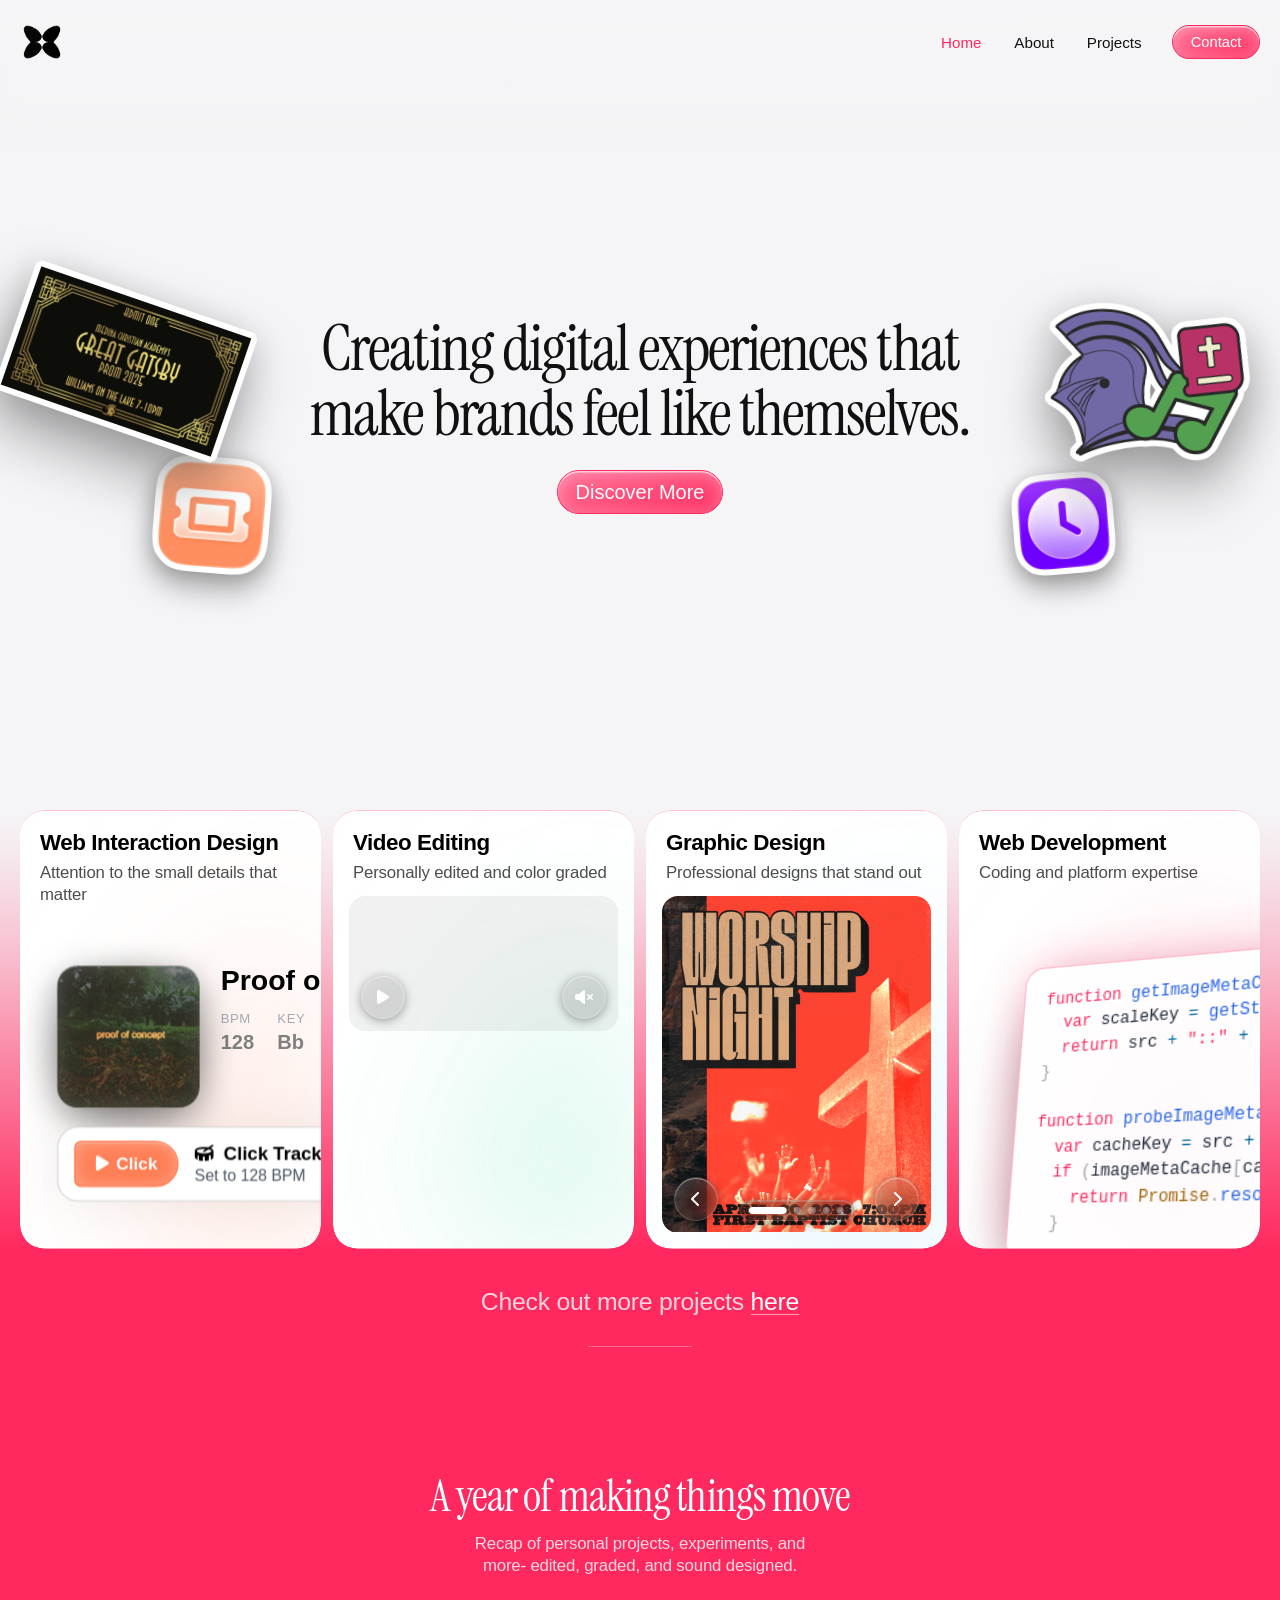
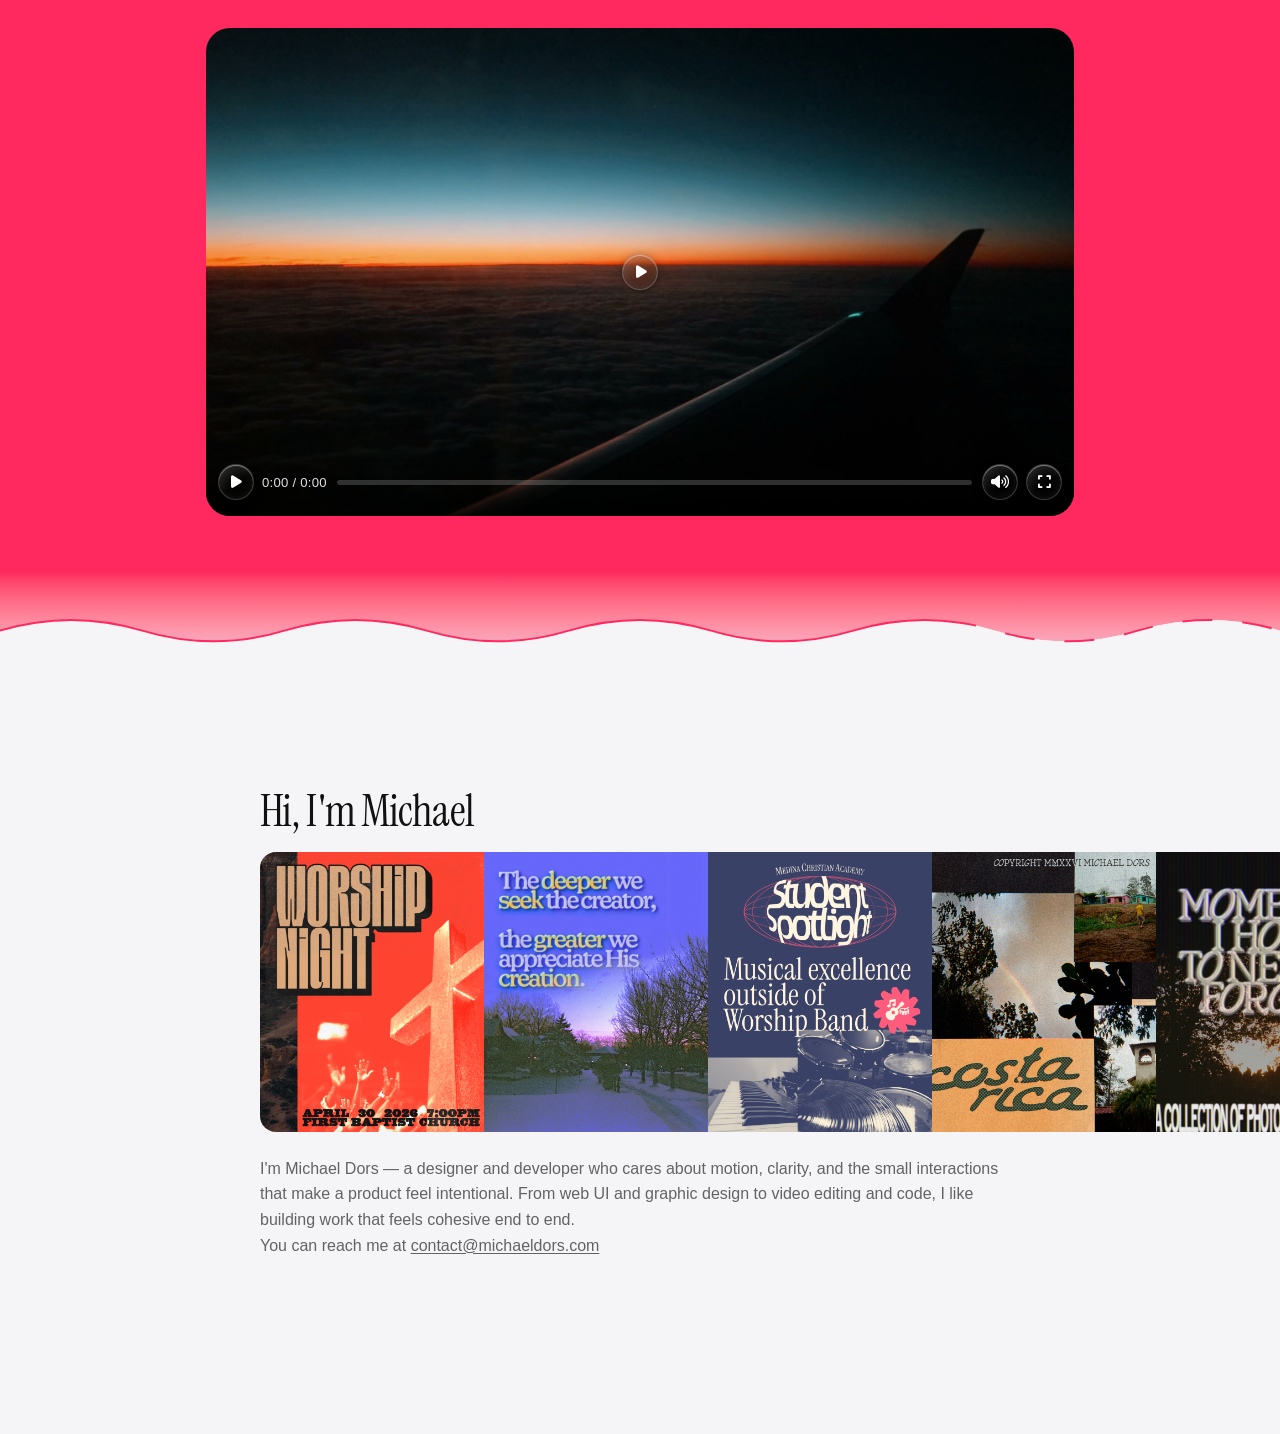
==== commit 17532dd0: "." ====
--- a/index.html
+++ b/index.html
@@ -2412,7 +2412,7 @@
           <span class="header-menu-icon" aria-hidden="true"><span></span></span>
         </button>
       </div>
-      <div id="header-mobile-menu" class="header-mobile-menu" hidden>
+      <div id="header-mobile-menu" class="header-mobile-menu" aria-hidden="true" inert>
         <a href="index.html" class="header-nav-link" data-nav-home data-nav-page="home">Home</a>
         <a href="about.html" class="header-nav-link" data-nav-page="about">About</a>
         <a href="projects.html" class="header-nav-link" data-nav-page="projects">Projects</a>
@@ -4939,7 +4939,6 @@
       var band = document.querySelector(".showcase-recap-band");
       var aboutSection = document.getElementById("aboutSection");
       var grid = document.querySelector(".showcase-grid");
-      var logo = document.querySelector(".site-logo");
       var headerSampleOffset = 36;
       var colorProbe = document.createElement("div");
       var rafId = null;
@@ -4977,18 +4976,6 @@
       function smoothstep(t) {
         t = Math.max(0, Math.min(1, t));
         return t * t * (3 - 2 * t);
-      }
-
-      function luminance(color) {
-        function channel(value) {
-          var v = value / 255;
-          return v <= 0.03928 ? v / 12.92 : Math.pow((v + 0.055) / 1.055, 2.4);
-        }
-        return (
-          0.2126 * channel(color.r) +
-          0.7152 * channel(color.g) +
-          0.0722 * channel(color.b)
-        );
       }
 
       function getFadeStops() {
@@ -5107,12 +5094,6 @@
           tint.r + ", " + tint.g + ", " + tint.b
         );
 
-        if (logo) {
-          var lightBackground = luminance(tint) >= 0.42;
-          logo.classList.toggle("logo-on-light", lightBackground);
-          logo.classList.toggle("logo-on-dark", !lightBackground);
-        }
-
         if (typeof window.updateHeaderNavTint === "function") {
           window.updateHeaderNavTint(tint);
         }
--- a/song-details-demo.css
+++ b/song-details-demo.css
@@ -20,11 +20,11 @@
   width: 100%;
   height: 100%;
   display: flex;
-  overflow: hidden;
   font-family: "Google Sans Flex", "Google Sans", -apple-system, BlinkMacSystemFont, sans-serif;
   font-optical-sizing: auto;
   -webkit-font-smoothing: antialiased;
   color: var(--sd-text-primary);
+  overflow: visible;
 }
 
 @media (prefers-color-scheme: light) {
@@ -46,7 +46,7 @@
   margin: 40px 0px 40px;
   align-items: stretch;
   justify-content: flex-start;
-  overflow: hidden;
+  overflow: visible;
 }
 
 .song-details-demo__panel {
@@ -61,7 +61,7 @@
   justify-content: center;
   border: 0;
   box-shadow: none;
-  overflow: hidden;
+  overflow: visible;
 }
 
 .song-details-demo .song-details-content {
@@ -268,11 +268,14 @@
   border-radius: 1rem;
   border: 1px solid var(--sd-border-color);
   background: var(--sd-bg-secondary);
+  box-shadow: 0 0 40px rgba(0, 0, 0, 0.06);
   display: flex;
   flex-direction: row;
   align-items: center;
   justify-content: flex-start;
   gap: 0.75rem;
+  position: relative;
+  z-index: 1;
 }
 
 .song-details-demo .song-click-track-info {
@@ -377,6 +380,31 @@
   background: color-mix(in srgb, var(--accent-color) 95%, rgb(255, 255, 255));
 }
 
+@media (max-width: 639px) {
+  .showcase-card-demo.showcase-card-demo--song-details {
+    margin: 32px 0;
+    padding: 14px 0 10px;
+    overflow: visible;
+  }
+
+  .showcase-card-demo.showcase-card-demo--song-details .song-details-demo,
+  .showcase-card-demo.showcase-card-demo--song-details .song-details-demo__panel {
+    overflow: visible;
+  }
+
+  .song-details-demo .song-details-section {
+    padding-top: 0.35rem;
+  }
+
+  .song-details-demo .song-details-header-wrapper {
+    margin-bottom: 1rem;
+  }
+
+  .song-details-demo .song-click-track {
+    margin-top: 0.2rem;
+  }
+}
+
 @media (prefers-reduced-motion: reduce) {
   .song-details-demo .song-album-art-container,
   .song-details-demo .song-album-art,
--- a/header-nav.css
+++ b/header-nav.css
@@ -59,12 +59,12 @@
   color: var(--brand-color);
 }
 
-/* Active link on brand-tinted header bar: use page bg for contrast */
-.top-header.is-brand-tint .header-nav-link.is-active {
+/* Active link on brand-tinted header bar: use page bg for contrast (desktop nav only) */
+.top-header.is-brand-tint .header-nav .header-nav-link.is-active {
   color: var(--bg);
 }
 
-.top-header.is-brand-tint .header-nav-link.is-active:hover {
+.top-header.is-brand-tint .header-nav .header-nav-link.is-active:hover {
   color: var(--bg);
   opacity: 0.88;
 }
@@ -96,17 +96,42 @@
   width: 44px;
   height: 44px;
   padding: 0;
-  border: 1px solid color-mix(in srgb, var(--text-main) 18%, transparent);
-  border-radius: 10px;
-  background: color-mix(in srgb, var(--bg) 72%, transparent);
-  color: var(--text-main);
+  border: none;
+  border-radius: 0;
+  background: transparent;
+  color: #ffffff;
+  filter: none;
   cursor: pointer;
-  transition: background 0.2s ease, border-color 0.2s ease;
+  transition: opacity 0.2s ease, filter 0.3s ease;
+}
+
+.top-header.is-chrome-on-light .header-menu-toggle {
+  filter: invert(1);
+}
+
+/* Open menu: white chrome in dark mode, dark chrome in light mode */
+@media (prefers-color-scheme: dark) {
+  .top-header.is-menu-open .site-logo {
+    filter: none;
+  }
+
+  .top-header.is-menu-open .header-menu-toggle {
+    filter: none;
+  }
+}
+
+@media (prefers-color-scheme: light) {
+  .top-header.is-menu-open .site-logo {
+    filter: invert(1);
+  }
+
+  .top-header.is-menu-open .header-menu-toggle {
+    filter: invert(1);
+  }
 }
 
 .header-menu-toggle:hover {
-  border-color: var(--brand-color);
-  background: color-mix(in srgb, var(--brand-color) 12%, var(--bg));
+  opacity: 0.65;
 }
 
 .header-menu-toggle:focus-visible {
@@ -162,28 +187,10 @@
 
 .header-mobile-menu {
   display: none;
-  position: absolute;
-  left: 0;
-  right: 0;
-  top: calc(100% + 4px);
-  z-index: 2;
-  flex-direction: column;
-  gap: 4px;
-  padding: 12px;
-  border-radius: 14px;
-  border: 1px solid color-mix(in srgb, var(--text-main) 12%, transparent);
-  background: color-mix(in srgb, var(--bg) 92%, transparent);
-  backdrop-filter: blur(16px);
-  -webkit-backdrop-filter: blur(16px);
-  box-shadow: 0 16px 40px rgba(0, 0, 0, 0.22);
-}
-
-.top-header.is-menu-open .header-mobile-menu {
-  display: flex;
 }
 
 .header-mobile-menu .header-nav-link {
-  padding: 0.75rem 0.85rem;
+  padding: 0.85rem 0rem;
   border-radius: 8px;
 }
 
@@ -202,6 +209,11 @@
 }
 
 @media (max-width: 768px) {
+  .top-header {
+    perspective: 900px;
+    perspective-origin: top center;
+  }
+
   .header-nav,
   .header-end .header-contact-btn {
     display: none;
@@ -209,10 +221,69 @@
 
   .header-menu-toggle {
     display: inline-flex;
+    position: relative;
+    z-index: 2;
+  }
+
+  .header-logo-link {
+    position: relative;
+    z-index: 2;
   }
 
   .header-end {
     gap: 0;
+    position: relative;
+    z-index: 2;
+  }
+
+  .header-mobile-menu {
+    display: flex;
+    position: absolute;
+    left: -20px;
+    right: -20px;
+    top: -20px;
+    z-index: 0;
+    flex-direction: column;
+    gap: 4px;
+    padding: calc(20px + 44px + 16px) 20px 24px;
+    border: none;
+    border-bottom-left-radius: 30px;
+    border-bottom-right-radius: 30px;
+    background: color-mix(in srgb, var(--bg) 55%, transparent);
+    backdrop-filter: blur(20px);
+    -webkit-backdrop-filter: blur(20px);
+    box-shadow: 0 0 0 rgba(0, 0, 0, 0);
+    transform: translateY(-100%) scale(0.7) rotateX(90deg);
+    filter: blur(70px);
+    transform-origin: top center;
+    transform-style: preserve-3d;
+    visibility: hidden;
+    pointer-events: none;
+    will-change: transform, backdrop-filter;
+    transition:
+      transform 0.6s cubic-bezier(0.22, 1, 0.36, 1),
+      visibility 0.5s cubic-bezier(0.22, 1, 0.36, 1),
+      backdrop-filter 0.55s ease,
+      -webkit-backdrop-filter 0.55s ease,
+      background 0.45s ease,
+      box-shadow 0.5s ease,
+      filter 0.35s ease;
+  }
+
+  .top-header.is-menu-open .header-mobile-menu {
+    transform: translateY(0) scale(1) rotateX(0deg);
+    visibility: visible;
+    pointer-events: auto;
+    background: color-mix(in srgb, var(--bg) 92%, transparent);
+    backdrop-filter: blur(20px);
+    -webkit-backdrop-filter: blur(20px);
+    filter: blur(0px);
+    box-shadow: 0 16px 40px rgba(0, 0, 0, 0.22);
+  }
+
+  .top-header.is-menu-open .header-blur {
+    opacity: 0;
+    transition: opacity 0.25s ease;
   }
 }
 
@@ -221,7 +292,19 @@
   .header-menu-toggle,
   .header-menu-icon::before,
   .header-menu-icon::after,
-  .header-menu-icon span {
+  .header-menu-icon span,
+  .header-mobile-menu,
+  .top-header.is-menu-open .header-blur {
     transition: none;
   }
-}
+
+  .header-mobile-menu {
+    transform: translateY(-100%);
+  }
+
+  .top-header.is-menu-open .header-mobile-menu {
+    transform: translateY(0);
+    backdrop-filter: blur(20px);
+    -webkit-backdrop-filter: blur(20px);
+  }
+}
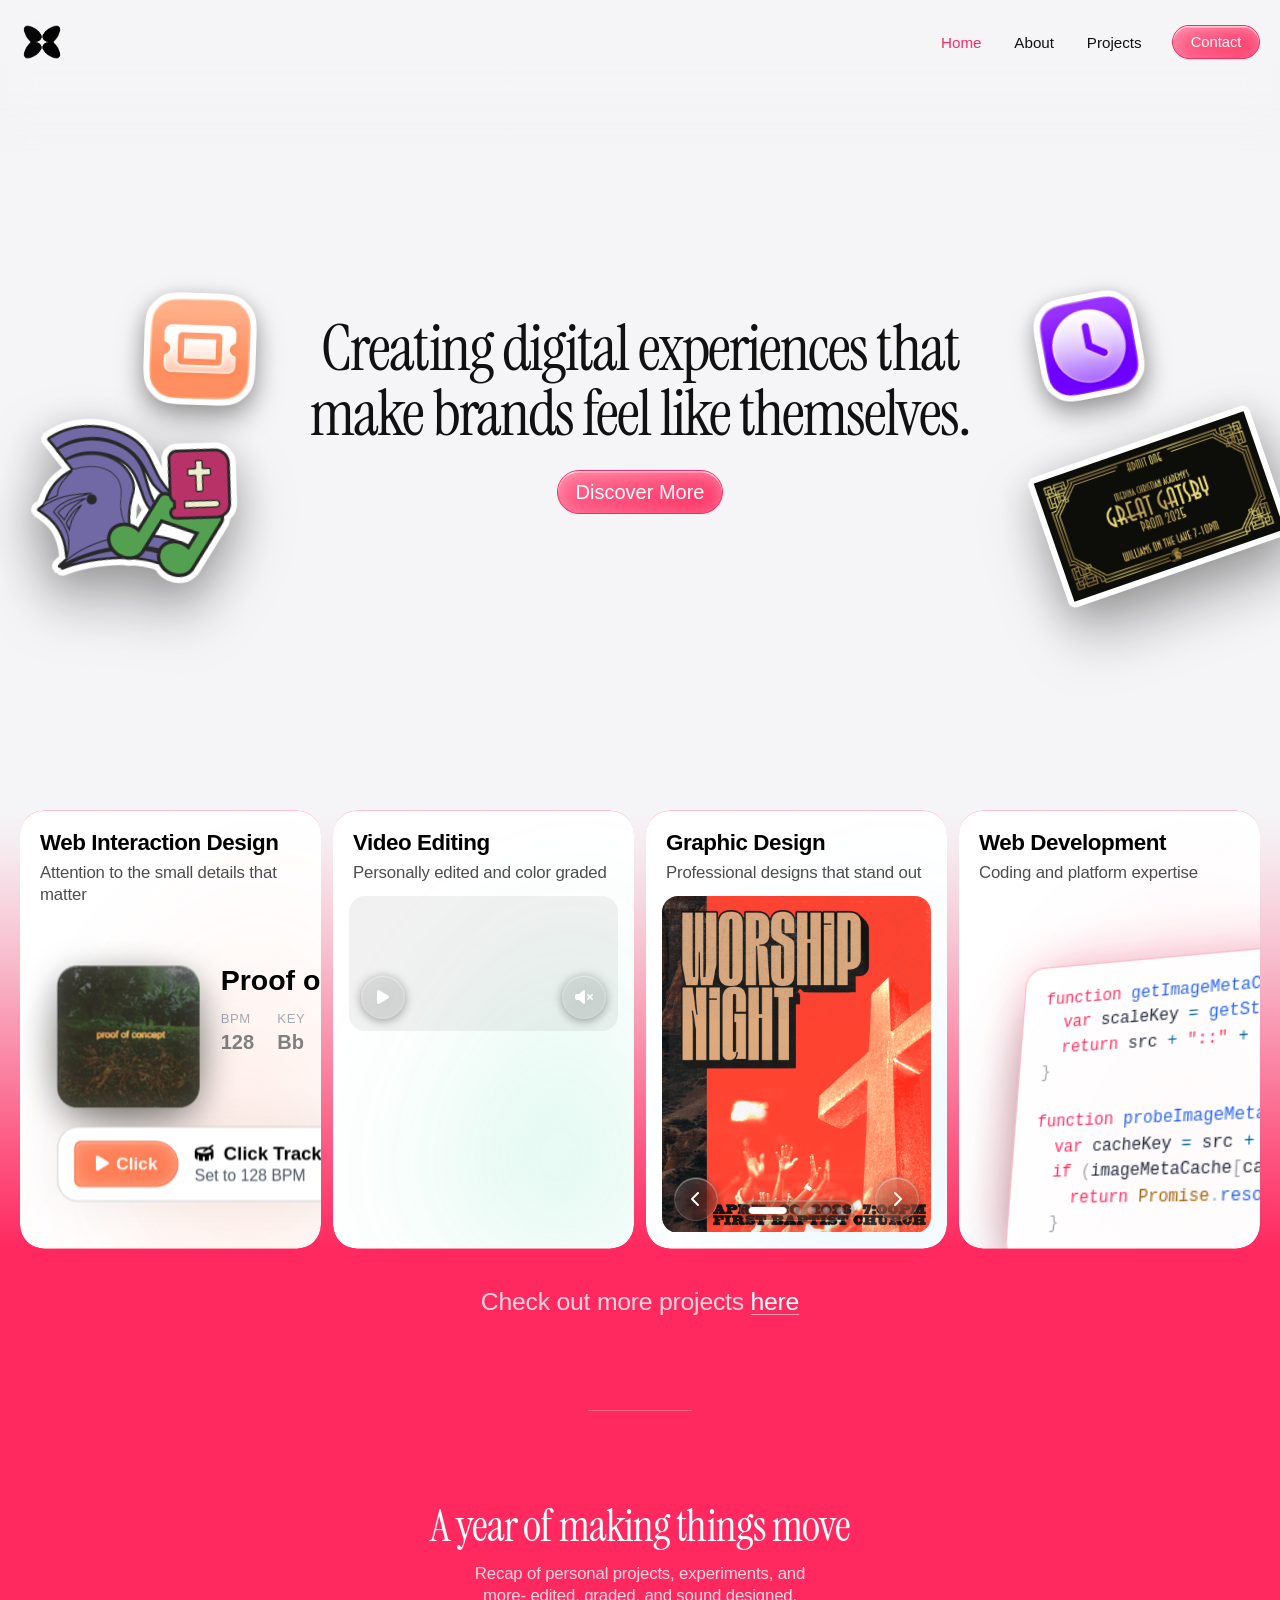
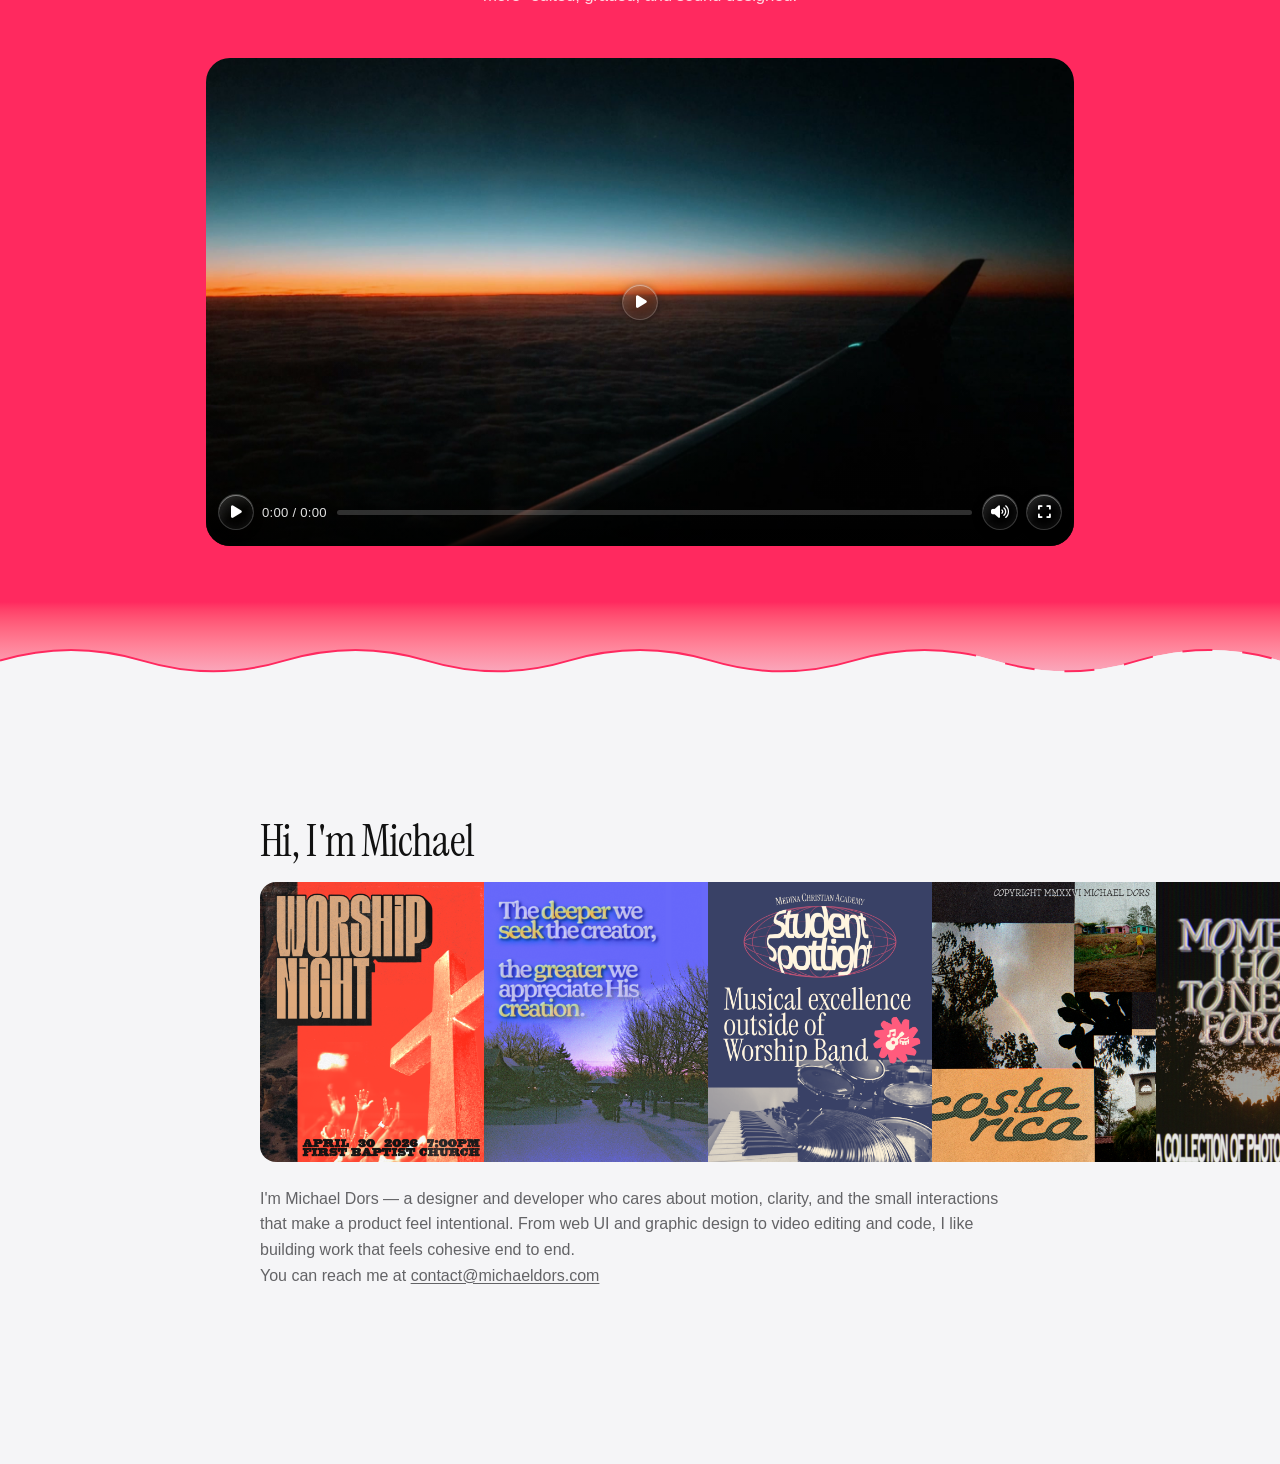
==== commit a7a074df: "Update index.html" ====
--- a/index.html
+++ b/index.html
@@ -1982,7 +1982,7 @@
       display: block;
       width: min(6.5rem, 38%);
       height: 1px;
-      margin: 28px auto 0;
+      margin: 92px auto 92px;
       padding: 0;
       border: none;
       background: color-mix(in srgb, #fff 30%, transparent);
@@ -2023,21 +2023,20 @@
       width: 100%;
       margin-top: 0;
       margin-bottom: 0;
-      padding: 56px 0 56px;
+      padding: 0 0 56px;
       position: relative;
       z-index: 1;
       background: transparent;
     }
 
     .recap-header {
-      margin-top: 70px;
+      margin-top: 0;
       text-align: center;
       margin-bottom: 28px;
     }
 
     .recap-title {
       margin: 0;
-      margin-top:50px;
       font-family: "Instrument Serif", Georgia, "Times New Roman", serif;
       font-size: clamp(1.85rem, 5.5vw, 2.75rem);
       font-weight: 400;
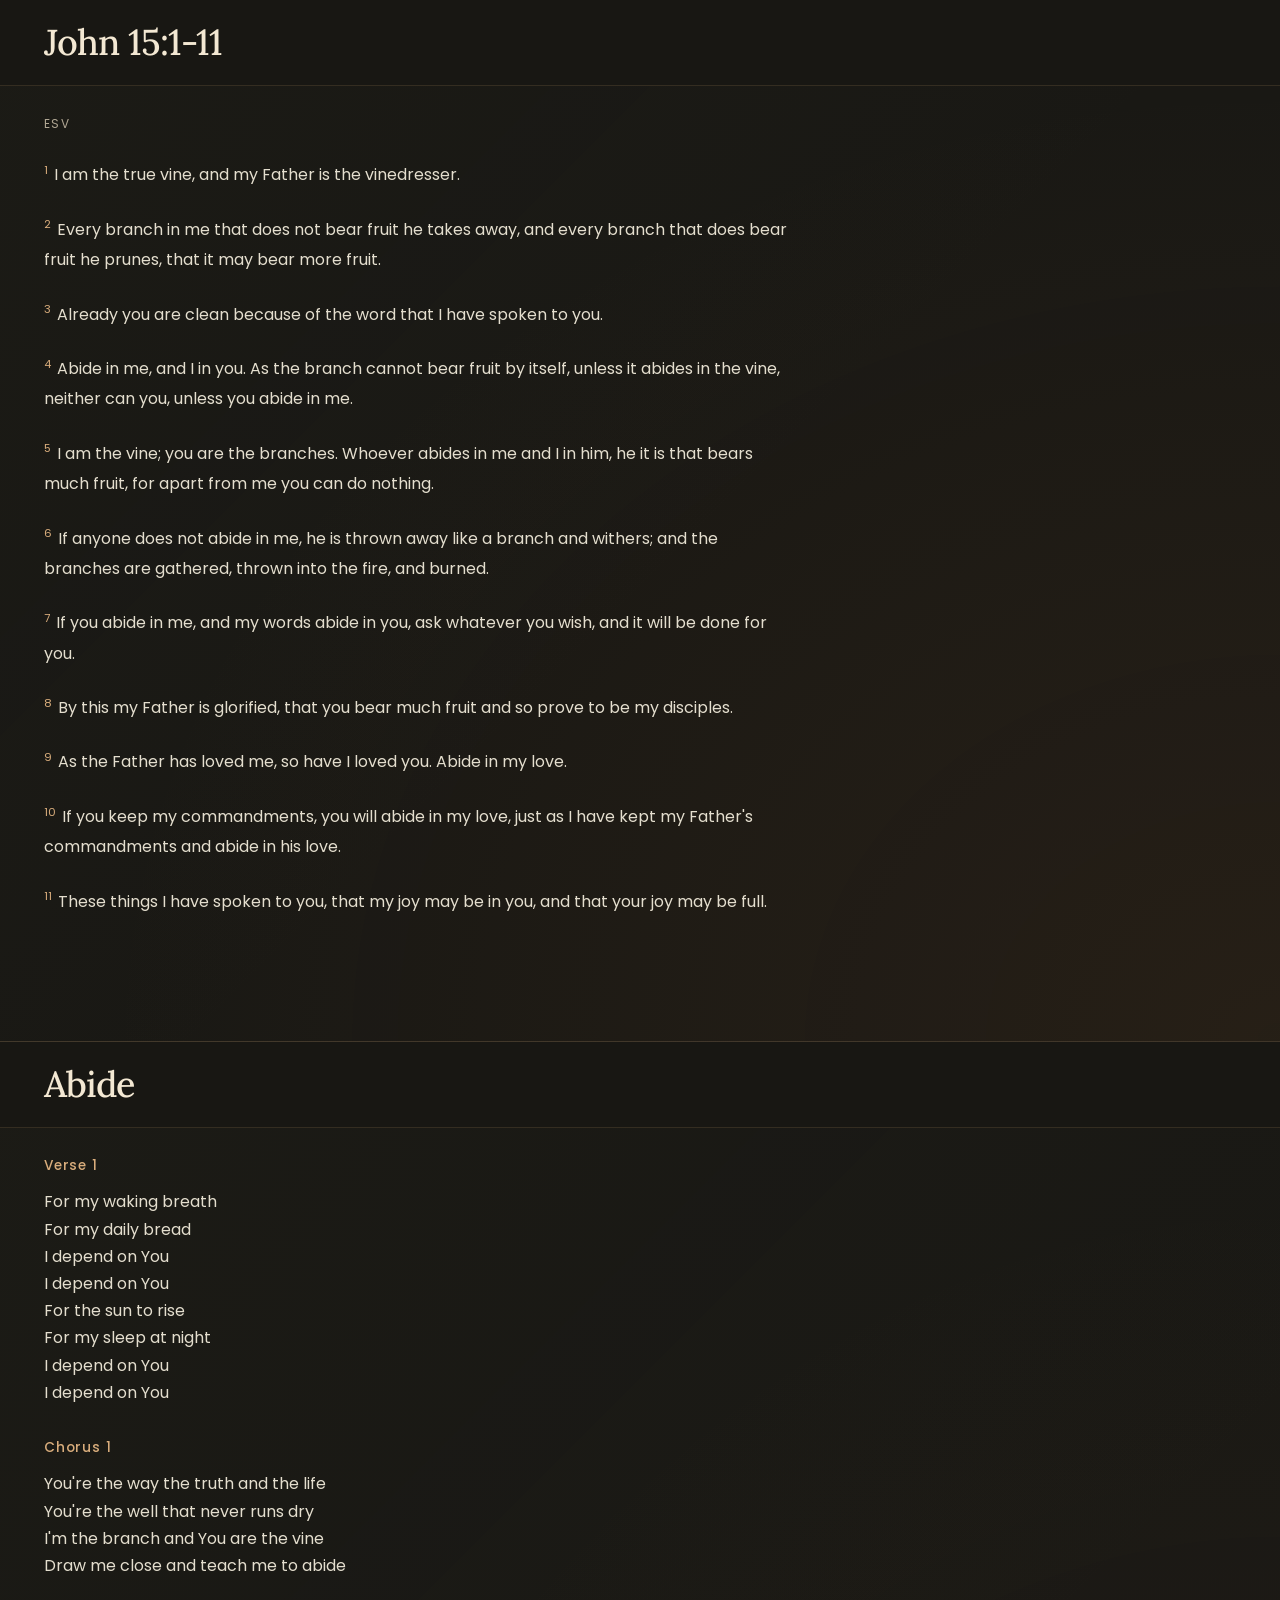
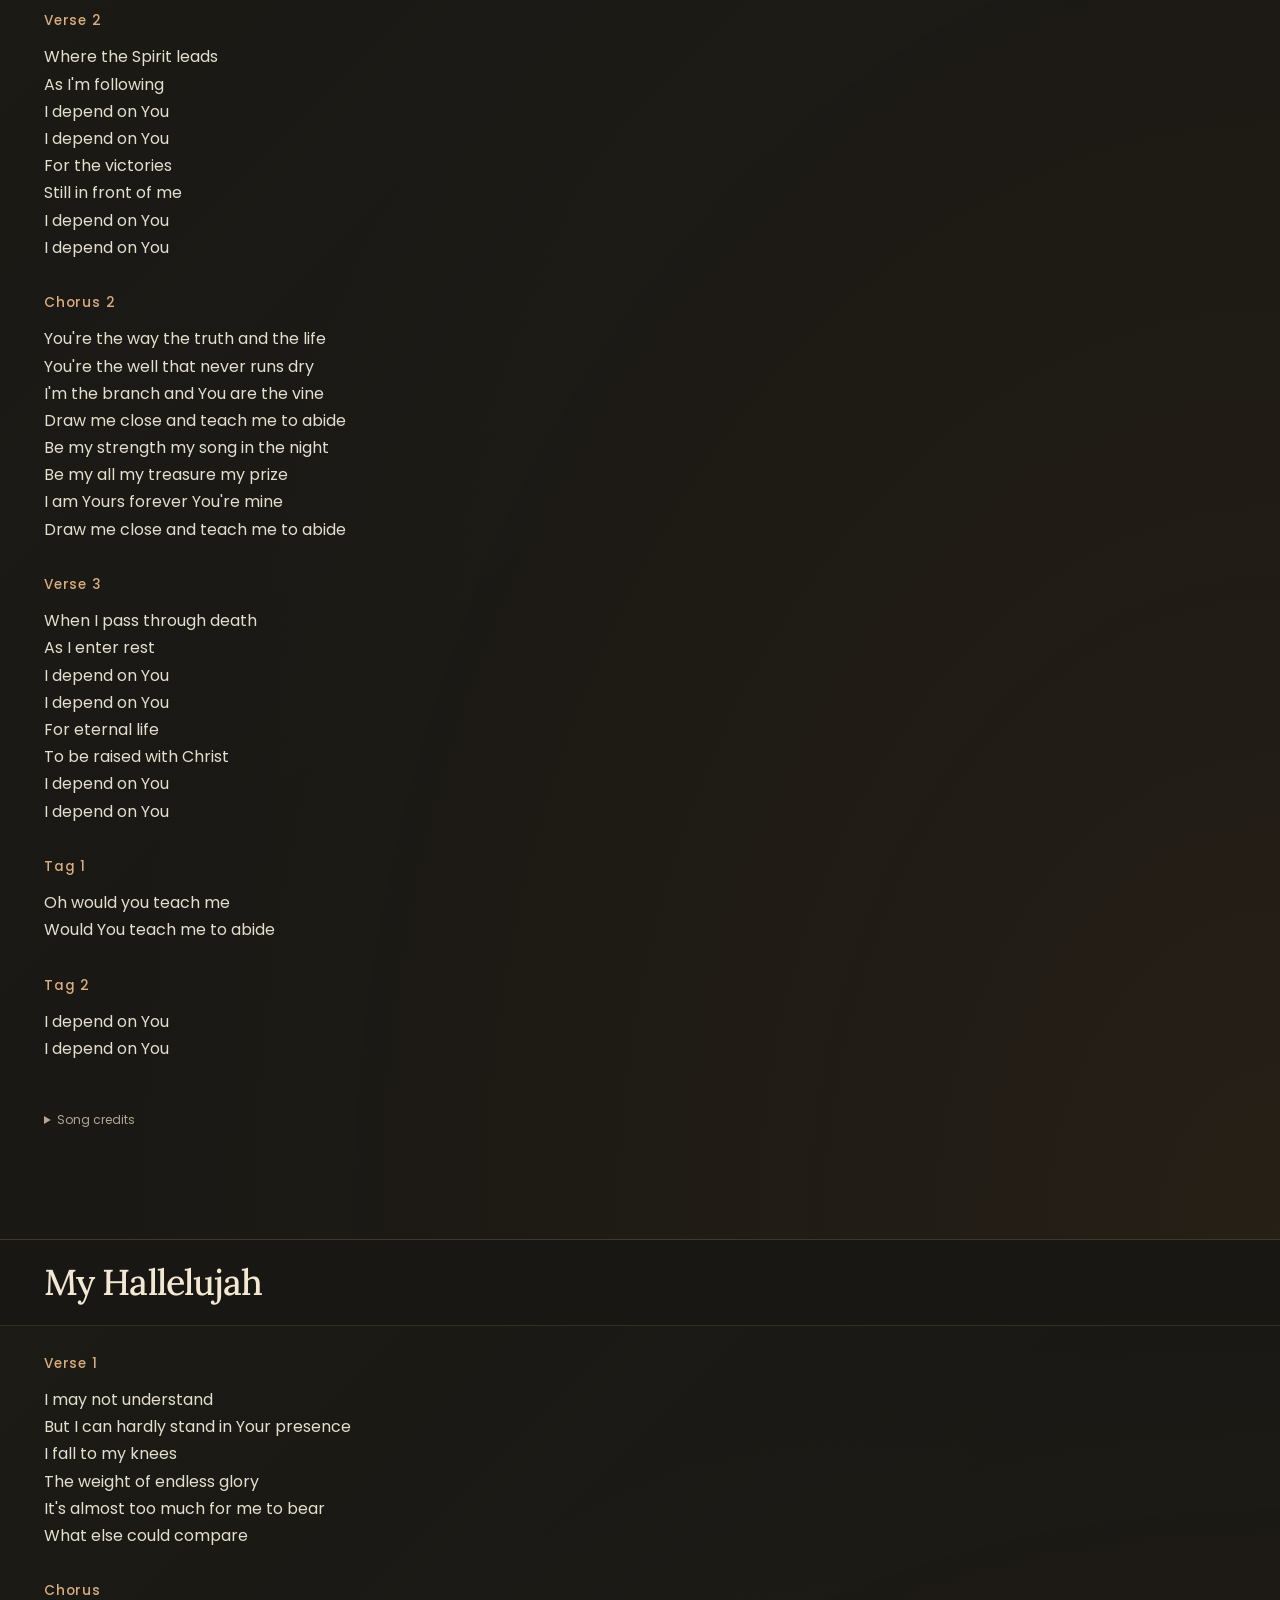
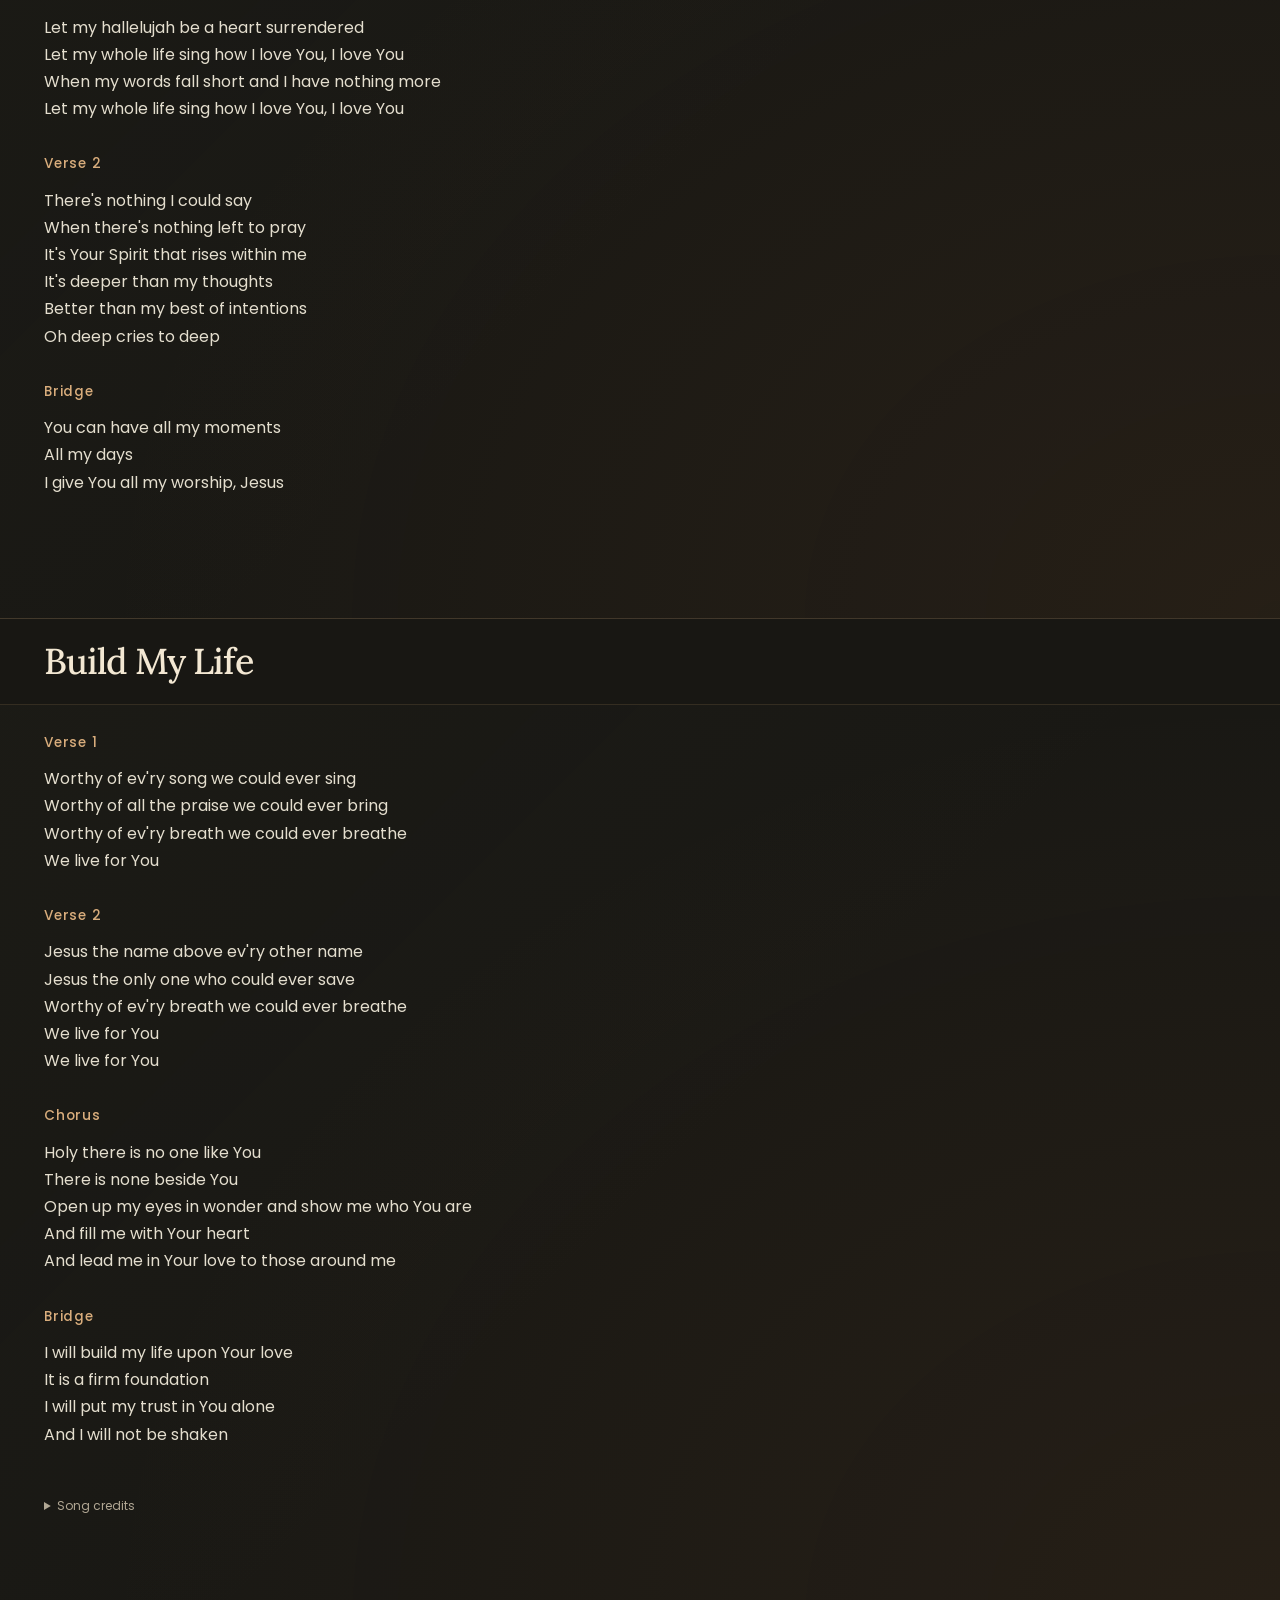
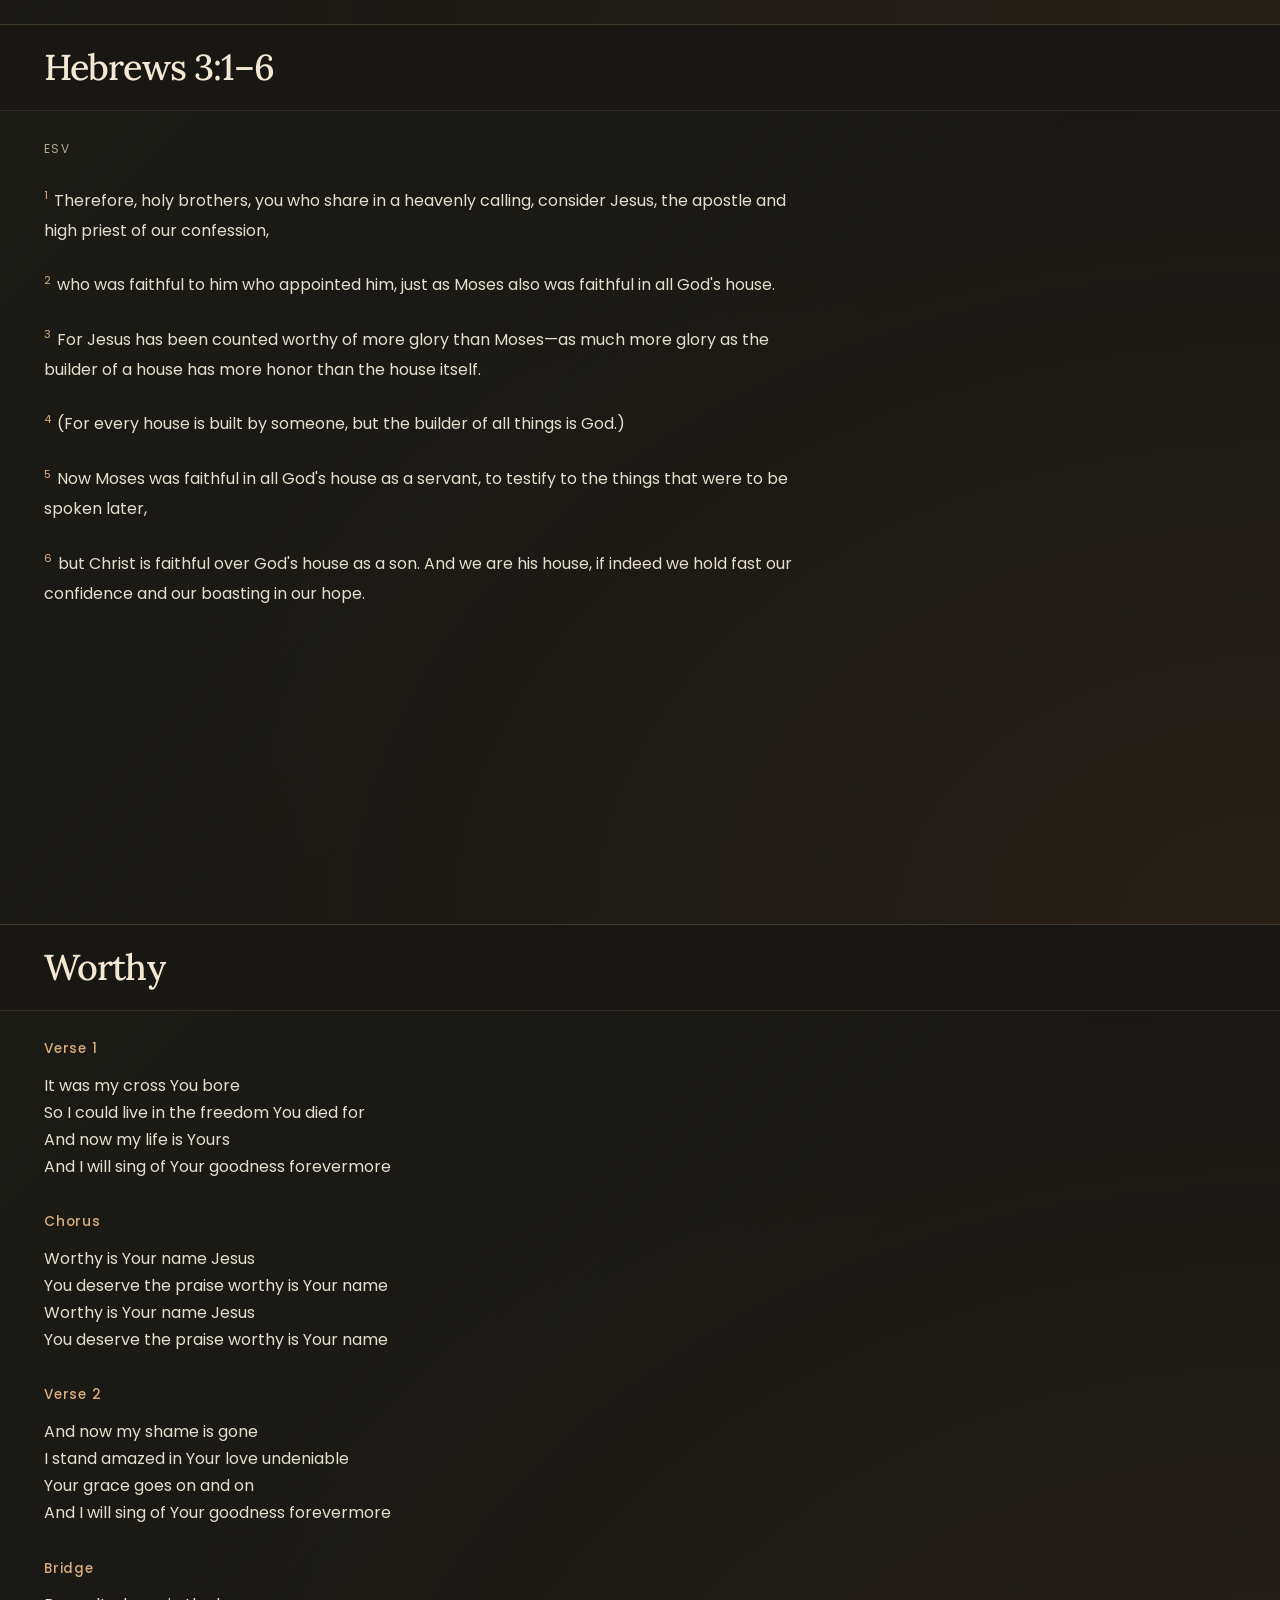
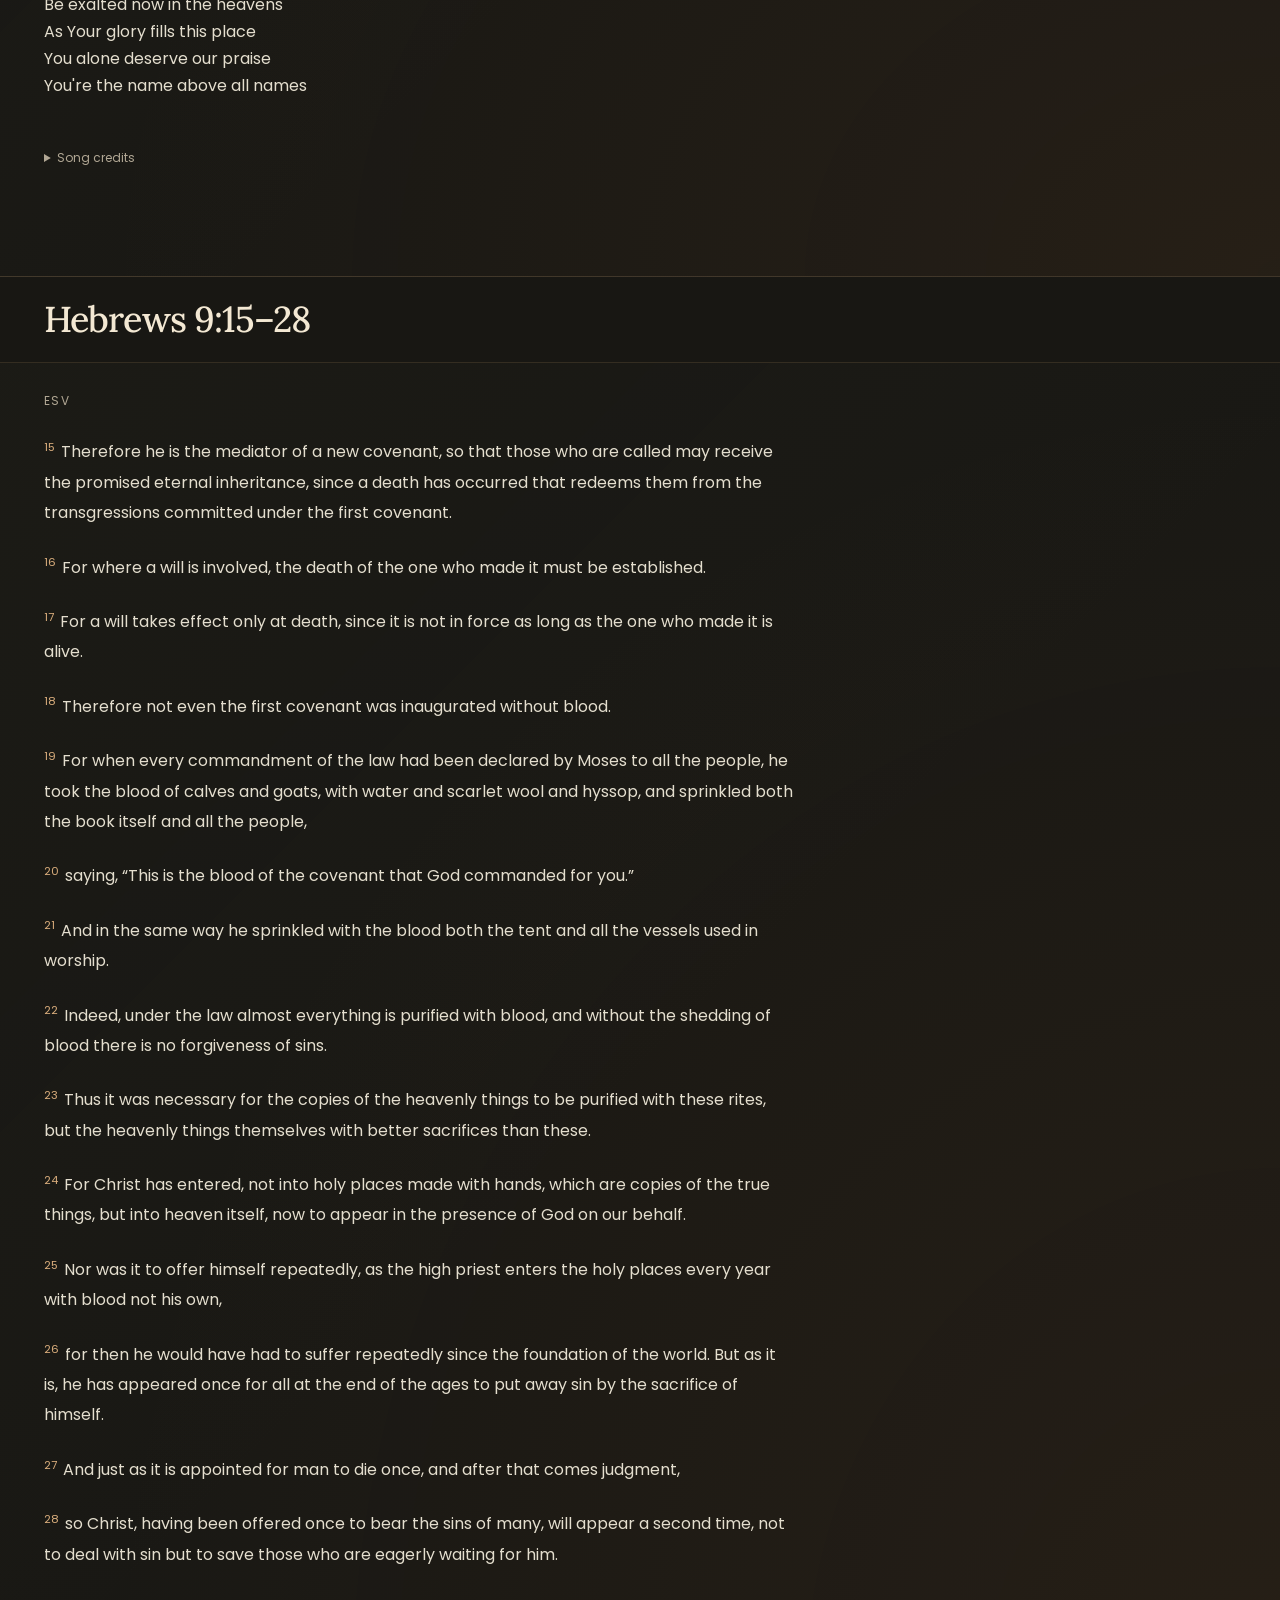
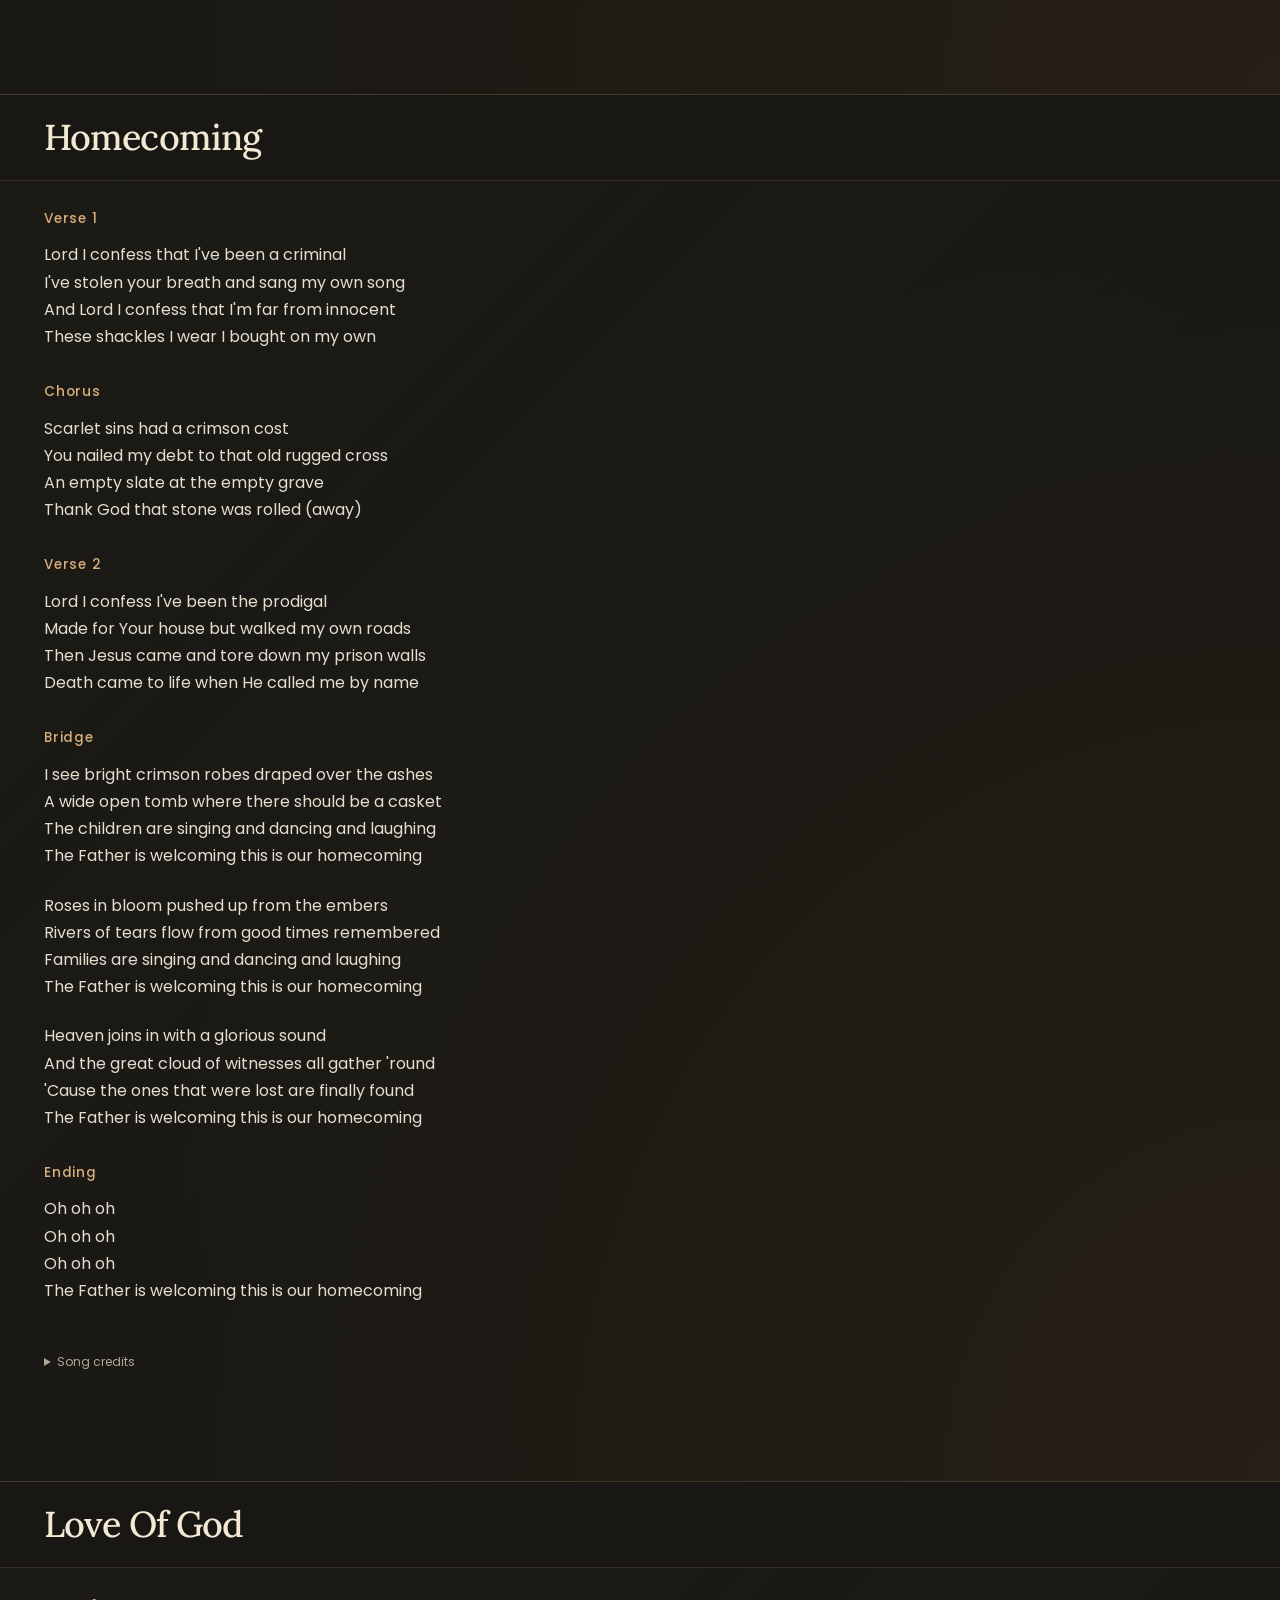
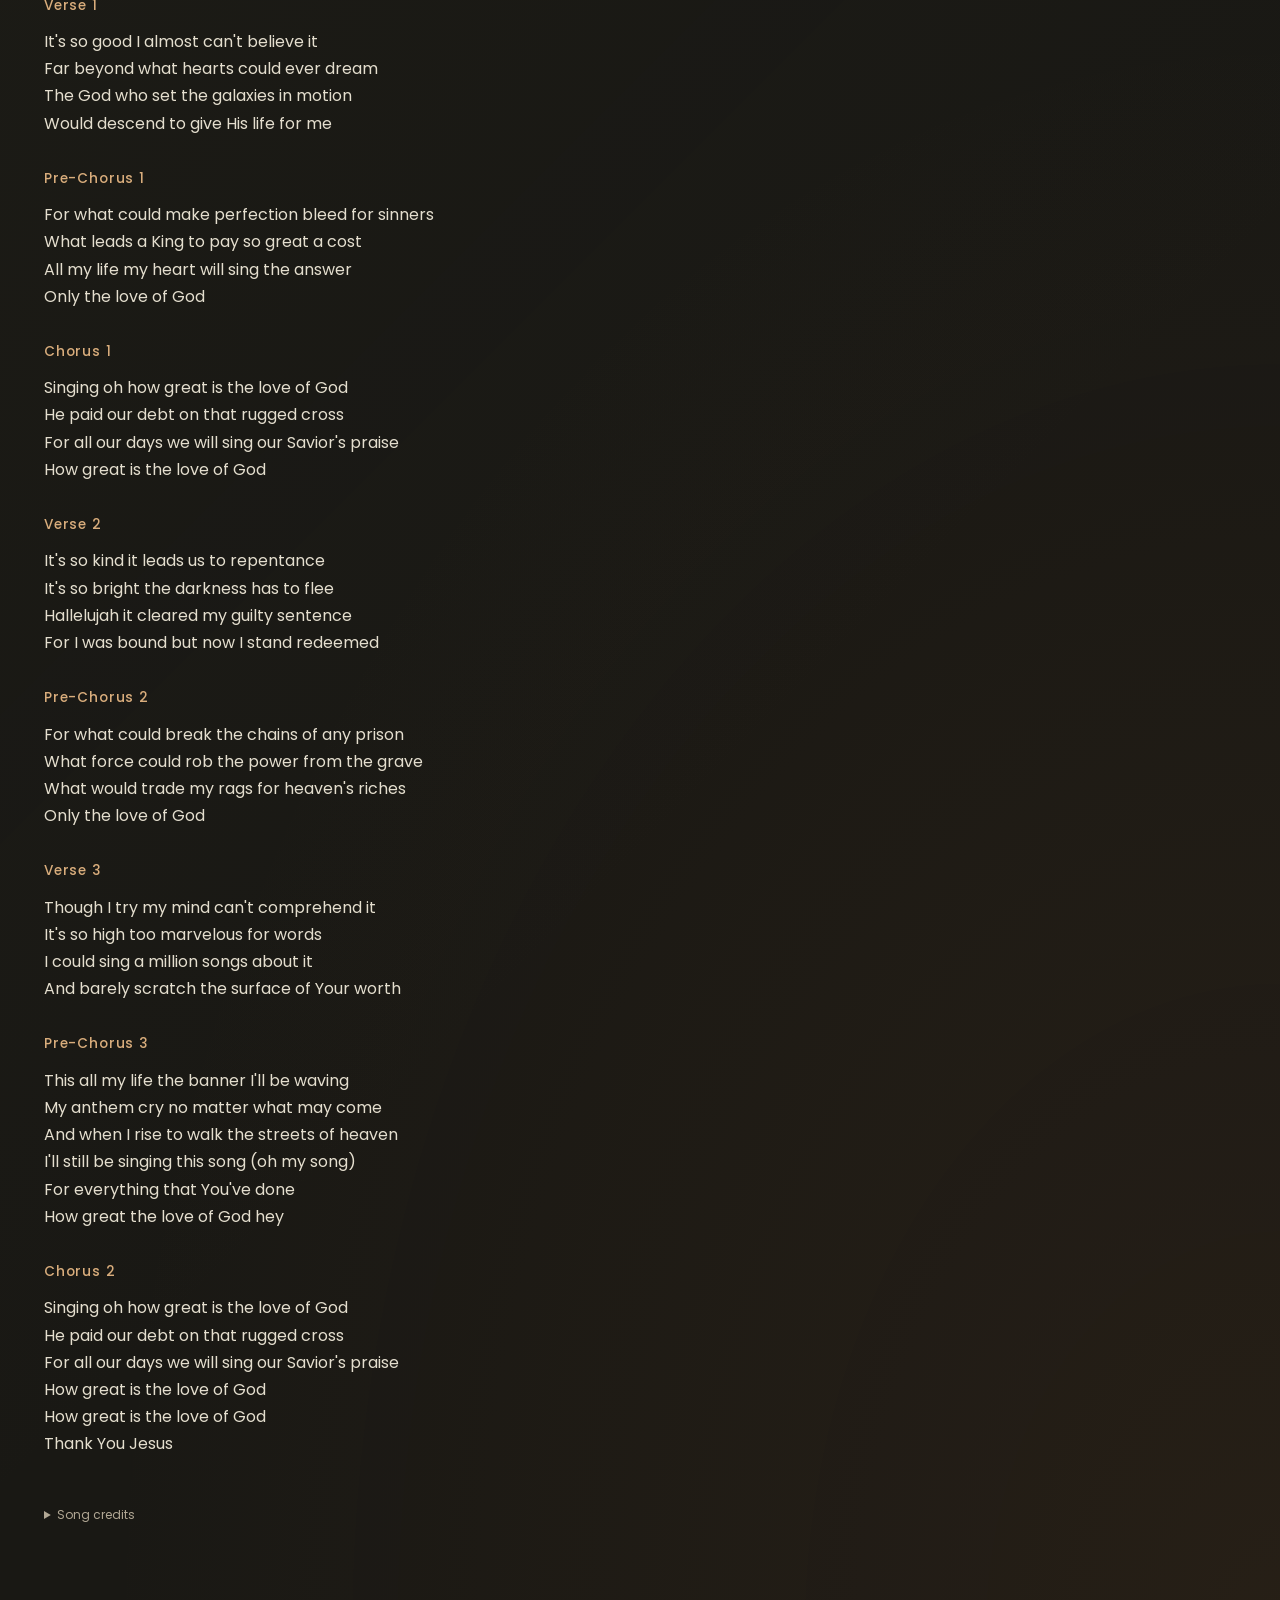
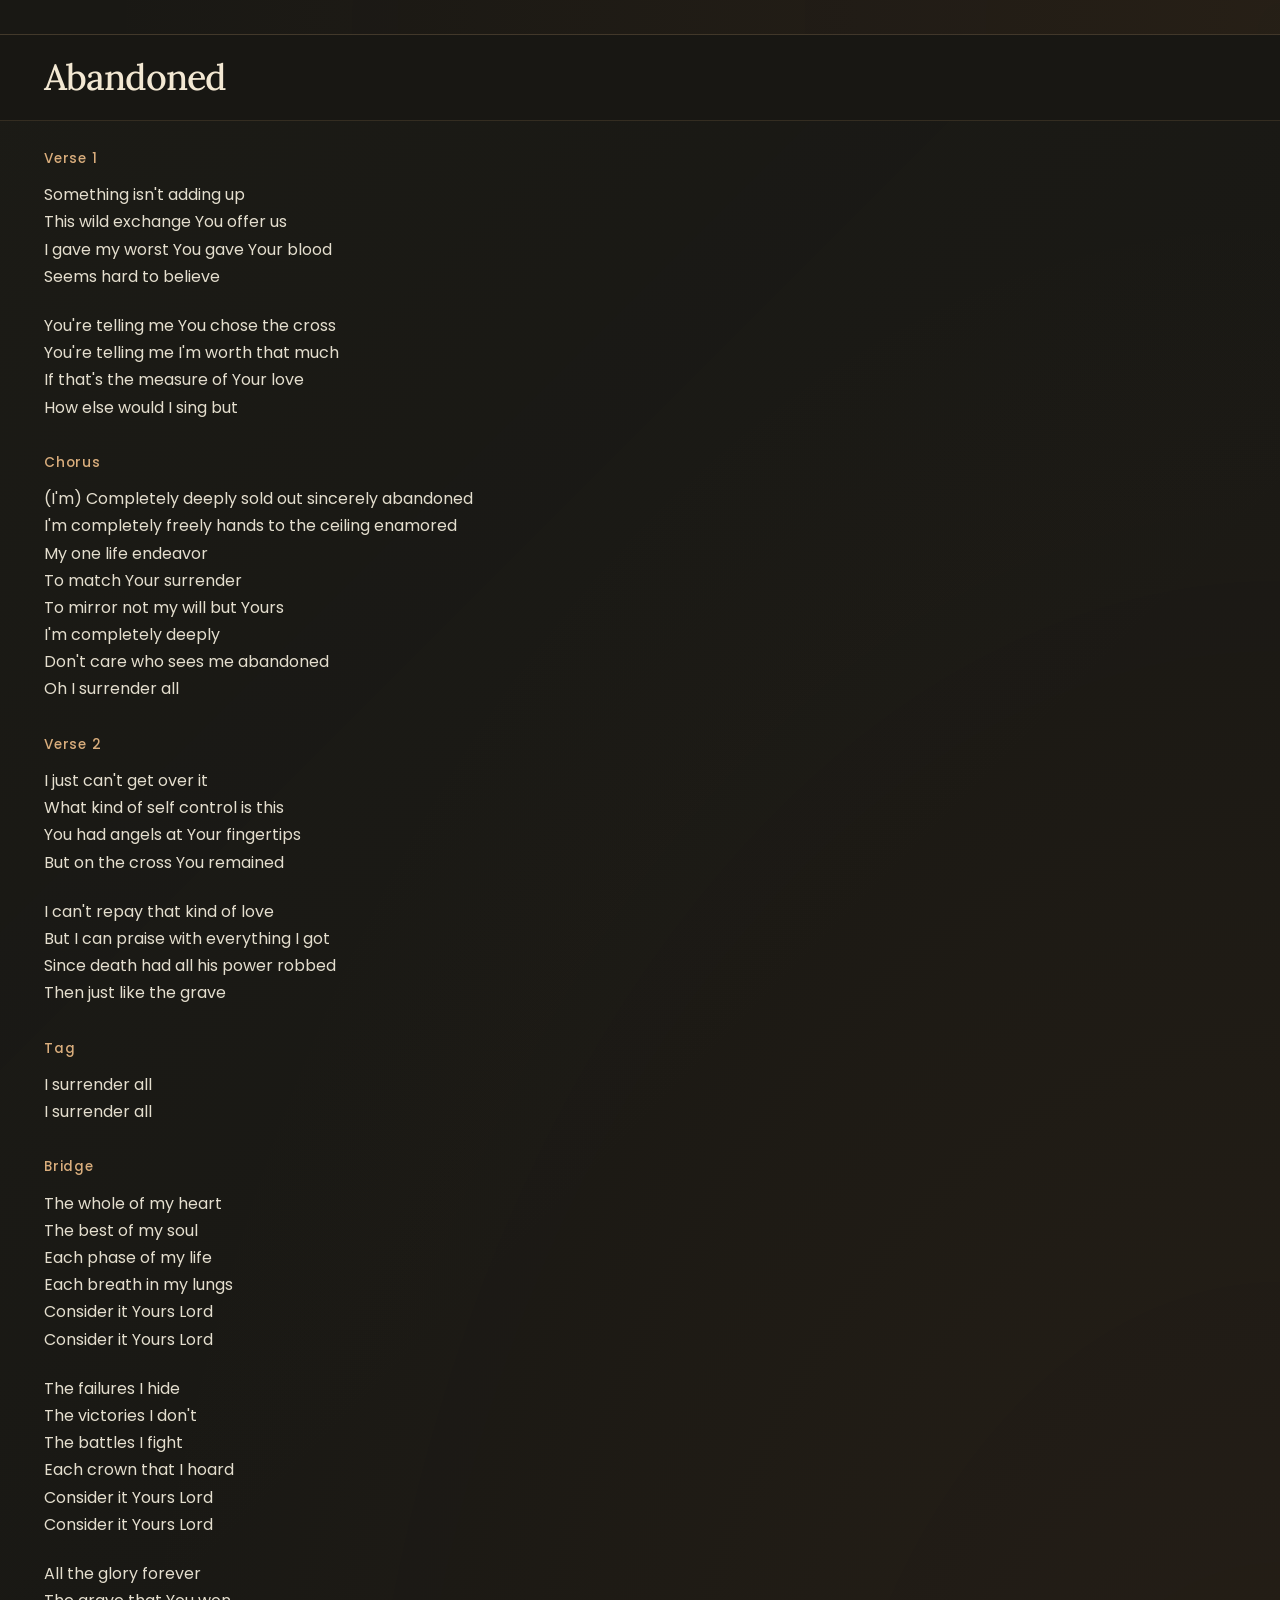
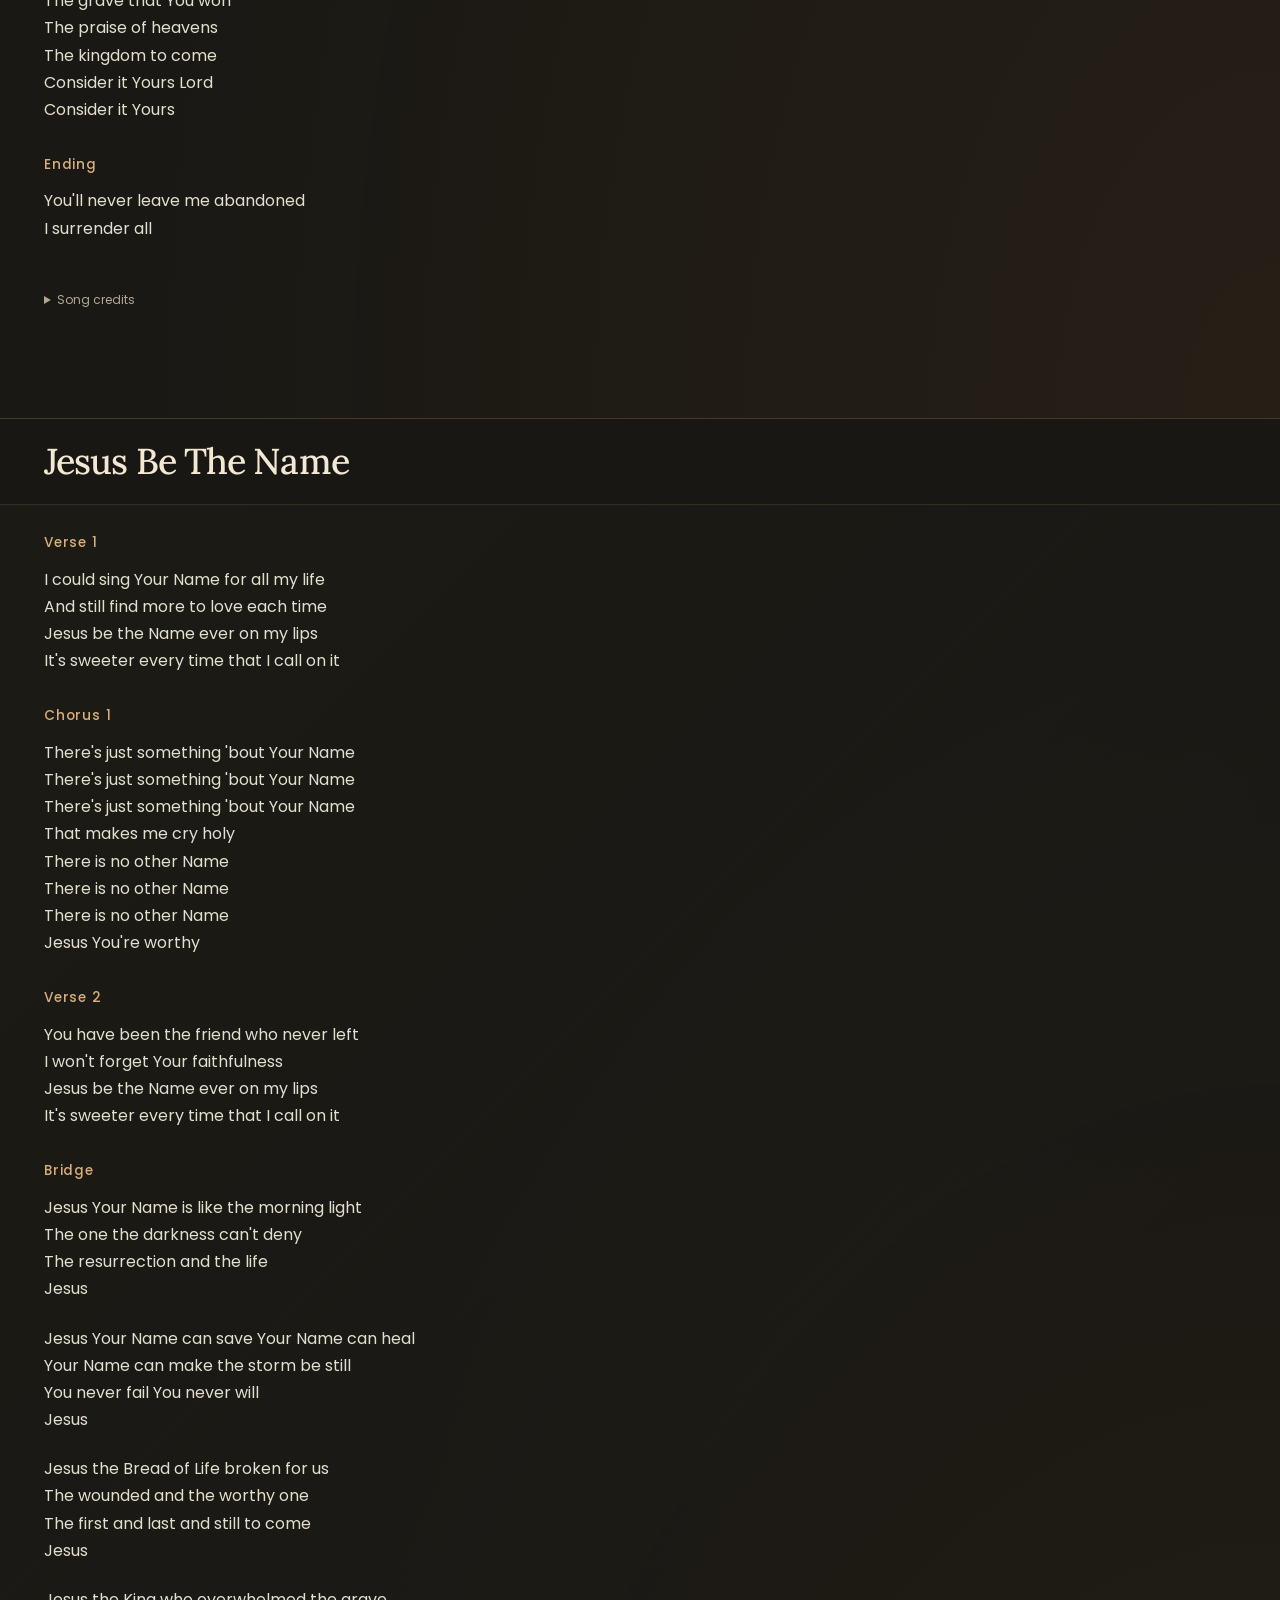
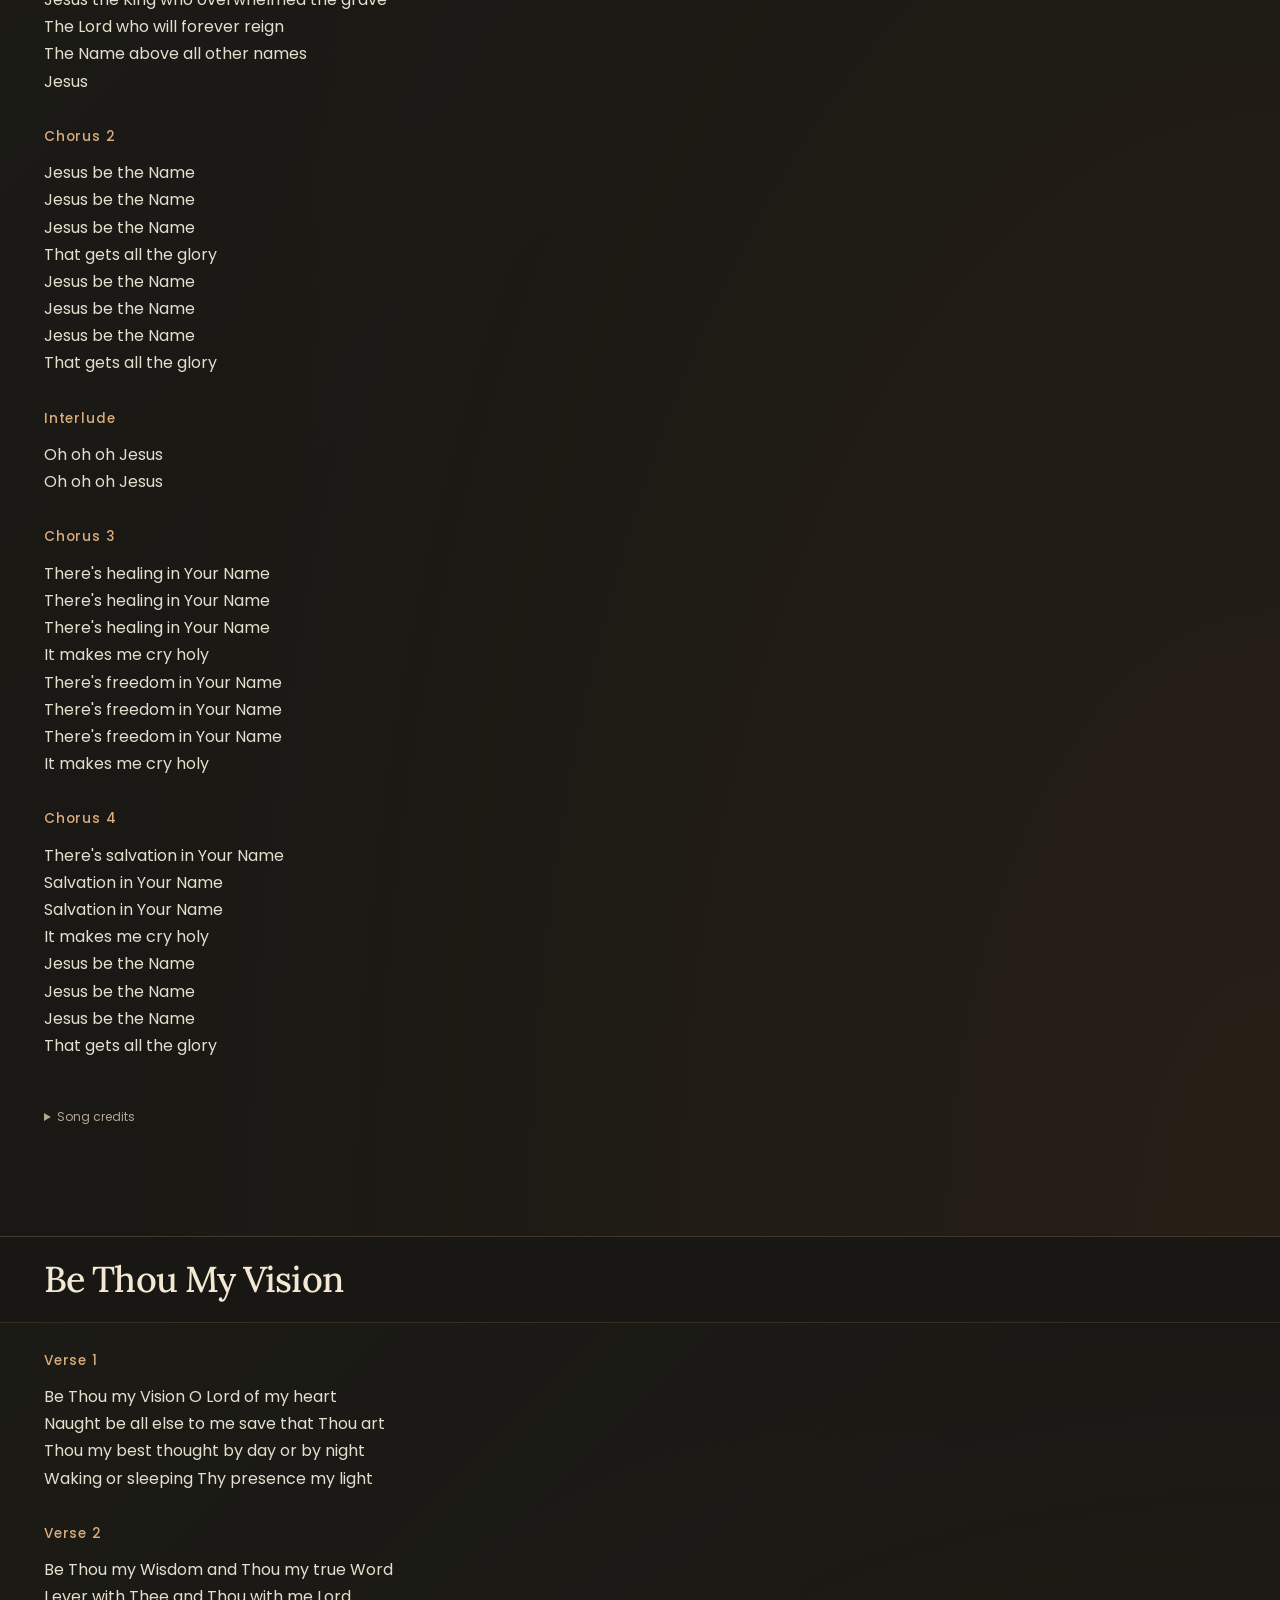
==== commit 37c17a33: "." ====
--- a/index.html
+++ b/index.html
@@ -1,6176 +1,772 @@
-<!doctype html>
+<!DOCTYPE html>
 <html lang="en">
-
 <head>
-  <meta charset="UTF-8" />
-  <meta name="viewport" content="width=device-width, initial-scale=1.0" />
-  <link rel="preconnect" href="https://fonts.googleapis.com">
-<link rel="preconnect" href="https://fonts.gstatic.com" crossorigin>
-<link href="https://fonts.googleapis.com/css2?family=Google+Sans:ital,opsz,wght@0,17..18,400..700;1,17..18,400..700&family=Google+Sans+Flex:opsz,wght@6..144,1..1000&family=Instrument+Serif:ital@0;1&display=swap" rel="stylesheet">
-  <link rel="stylesheet" href="https://cdnjs.cloudflare.com/ajax/libs/font-awesome/6.7.2/css/all.min.css">
-  <link rel="stylesheet" href="song-details-demo.css">
-  <title>Michael Dors</title>
-  <style>
+    <meta charset="UTF-8">
+    <meta name="viewport" content="width=device-width, initial-scale=1.0">
+    <title>Worship Night</title>
+    <link rel="preconnect" href="https://fonts.googleapis.com">
+    <link rel="preconnect" href="https://fonts.gstatic.com" crossorigin>
+    <link href="https://fonts.googleapis.com/css2?family=Lora:wght@500&amp;family=Poppins:wght@400;500&amp;display=swap" rel="stylesheet">
+
+    <meta name="theme-color" content="#191814" />
+    <meta name="color-scheme" content="dark" />
+    <meta property="og:image" content="https://michaeldors.com/Images/homecover.jpg"/>
+    <meta property="og:title" content="Worship Night · September 27, 2026"/>
+    <meta property="og:type" content="website" />
+    <meta property="og:url" content="https://michaeldors.com/worshipnight"/>
+    <meta property="og:description" content="Songs and Scripture readings for Worship Night on September 27, 2026."/>
+    <meta property="og:site_name" content="Michael Dors" />
+<style>
     :root {
-      --bg: rgb(4, 11, 9);
-      --text-main: #f5f5f7;
-      --text-subtle: #a1a1aa;
-      --btn-sheen: rgba(255, 255, 255, 0.05);
-      --btn-inner-top: rgba(255, 255, 255, 0.3);
-      --showcase-inner-top: rgba(255, 255, 255, 0.3);
-      --btn-inner-glow: rgba(255, 255, 255, 0.3);
-      --radius-cover: 24px;
-      --radius-button: 12px;
-      --brand-color: #FF295F;
-      --header-blur-tint: 4, 11, 9;
-      --card-bg: #050d0a;
-      --card-text: color-mix(in srgb, var(--card-bg) 0%, white);
-      --card-text-muted: color-mix(in srgb, var(--card-bg) 30%, white) !important;
-    }
-
-    @media (prefers-color-scheme: light) {
-      :root {
-        --bg: #f5f5f7;
-        --text-main: #111111;
-        --text-subtle: #636366;
-        --btn-sheen: rgba(255, 255, 255, 0.35);
-        --btn-inner-top: rgba(255, 255, 255, 0.6);
-        --showcase-inner-top: #FF295F;
-        --btn-inner-glow: rgba(255, 255, 255, 0.35);
-        --brand-color: #FF295F;
-        --header-blur-tint: 245, 245, 247;
-        --card-bg: #ffffff;
-        --card-text: color-mix(in srgb, var(--card-bg) 0%, black);
-        --card-text-muted: color-mix(in srgb, var(--card-bg) 30%, black) !important;
-      }
-      .site-logo {
-        transition: filter 0.3s ease;
-      }
+        color-scheme: dark;
+        --night: #191814;
+        --text: #e4dece;
+        --heading: #f3e8d3;
+        --ember: #d9ad7c;
+        --muted: #b1a794;
+        --gutter: clamp(20px, 4vw, 44px);
     }
 
     * {
-      box-sizing: border-box;
-    }
-
-    html,
+        box-sizing: border-box;
+    }
+
+    html {
+        background: var(--night);
+    }
+
     body {
-      margin: 0;
-      min-height: 100%;
-      font-family: "Google Sans", -apple-system, BlinkMacSystemFont, "Helvetica Neue", Helvetica, Arial, sans-serif;
-      color: var(--text-main);
-      background: var(--bg);
-      color-scheme: light dark;
-      overflow-x: hidden;
-    }
-
-    body {
-      display: flex;
-      justify-content: center;
-      padding: 40px 20px 48px;
-      overflow-x: clip;
-    }
-
-    .wrap {
-      width: min(100%, 420px);
-      position: relative;
-      overflow: visible;
-    }
-
-    .hero {
-      padding: 0;
-      position: relative;
-    }
-
-    .cover-frame {
-      border-radius: var(--radius-cover);
-      overflow: hidden;
-      aspect-ratio: 1 / 1;
-    }
-
-    .album-art-frame {
-      position: relative;
-      border-radius: var(--radius-cover);
-    }
-
-    /* Top-edge highlight + soft inner glow */
-    .album-art-frame::before {
-      content: "";
-      position: absolute;
-      inset: 0;
-      border-radius: inherit;
-      pointer-events: none;
-      z-index: 3;
-      box-shadow:
-        inset 0 1.54px 0 rgba(255, 255, 255, 0.3),
-        inset 0 0 25px rgba(152, 152, 152, 0.35);
-      transform-style: preserve-3d;
-      backface-visibility: hidden;
-    }
-
-    /* Diagonal sheen */
-    .album-art-frame::after {
-      content: "";
-      position: absolute;
-      inset: 0;
-      border-radius: inherit;
-      background: linear-gradient(to bottom right,
-          rgba(165, 165, 165, 0.05),
-          transparent);
-      pointer-events: none;
-      mix-blend-mode: screen;
-      z-index: 3;
-      transform-style: preserve-3d;
-      backface-visibility: hidden;
-    }
-
-    .cover {
-      width: 100%;
-      height: 100%;
-      object-fit: cover;
-      display: block;
-    }
-
-    .meta {
-      margin-top: 16px;
-    }
-
-    .eyebrow {
-      margin: 0;
-      font-size: 0.85rem;
-      letter-spacing: 0.02em;
-      color: var(--text-subtle);
-      font-weight: 500;
-    }
-
-    .title {
-      margin: 6px 0 0;
-      font-size: clamp(2rem, 7vw, 2.8rem);
-      line-height: 1.02;
-      letter-spacing: -0.03em;
-      font-weight: 700;
-    }
-
-    .artist {
-      margin: 6px 0 0;
-      font-size: 1.02rem;
-      color: var(--text-subtle);
-      letter-spacing: -0.015em;
-    }
-
-    .countdown {
-      margin: 12px 0 0;
-      border-radius: 6rem;
-      padding: 0.6rem 1.1rem;
-      min-height: 44px;
-      width: 100%;
-      display: flex;
-      align-items: center;
-      justify-content: space-between;
-      gap: 0.55rem;
-      position: relative;
-      z-index: 1;
-      isolation: isolate;
-      background: #121215;
-      border: 1px solid #2a2a2e;
-      color: var(--text-main);
-      font-size: 0.95rem;
-      font-weight: 600;
-      letter-spacing: -0.01em;
-    }
-
-    .countdown::after {
-      content: "";
-      position: absolute;
-      inset: 0;
-      border-radius: 6rem;
-      background: linear-gradient(to bottom right, var(--btn-sheen), transparent);
-      pointer-events: none;
-      mix-blend-mode: screen;
-      z-index: 0;
-    }
-
-    .countdown::before {
-      content: "";
-      position: absolute;
-      inset: 0;
-      border-radius: 6rem;
-      pointer-events: none;
-      z-index: 0;
-      box-shadow:
-        inset 0 1.54px 0 var(--btn-inner-top),
-        inset 0 0 18px var(--btn-inner-glow);
-    }
-
-    .countdown-label {
-      position: relative;
-      z-index: 1;
-      color: var(--text-subtle);
-      font-weight: 500;
-    }
-
-    .countdown-time {
-      position: relative;
-      z-index: 1;
-      color: var(--text-main);
-      font-variant-numeric: tabular-nums;
-      font-feature-settings: "tnum";
-      letter-spacing: 0.02em;
-    }
-
-    .actions {
-      margin-top: 20px;
-      display: grid;
-      gap: 10px;
-      position: relative;
-      z-index: 3;
-    }
-
-    .missing-platform {
-      margin-top: 16px;
-      font-size: 0.85rem;
-      color: var(--text-subtle);
-      text-align: center;
-      position: relative;
-      z-index: 3;
-      letter-spacing: -0.01em;
-    }
-
-    /* ABOUT SECTION — green band → wave → default page bg */
-    .about {
-      --about-upper-bg: var(--brand-color);
-      --about-lower-bg: var(--bg);
-      --about-wave-border-color: var(--brand-color);
-      position: relative;
-      z-index: 3;
-      width: 100vw;
-      max-width: 100vw;
-      margin-left: calc(50% - 50vw);
-      margin-right: calc(50% - 50vw);
-      margin-top: 0;
-    }
-
-    .about-transition {
-      position: relative;
-      background: transparent;
-      overflow: visible;
-    }
-
-    .about-wave-divider {
-      position: relative;
-      z-index: 2;
-      line-height: 0;
-      margin-bottom: -1px;
-      height: 80px;
-      overflow: hidden;
-    }
-
-    .about-wave-divider svg {
-      display: block;
-      width: 100%;
-      height: 80px;
-    }
-
-    .about-wave-divider .shape-fill-upper {
-      fill: url(#aboutGreenFade);
-    }
-
-    .about-wave-divider .shape-fill {
-      fill: var(--about-lower-bg);
-    }
-
-    .about-wave-divider .wave-border-solid,
-    .about-wave-divider .wave-border-dashed {
-      fill: none;
-      stroke: var(--about-wave-border-color);
-      stroke-width: 2;
-      vector-effect: non-scaling-stroke;
-    }
-
-    .about-wave-divider .wave-border-dashed {
-      stroke-dasharray: 30;
-    }
-
-    .about-inner {
-      background: var(--about-lower-bg);
-      width: min(100%, 800px);
-      margin: 0 auto;
-      padding: 2rem 20px 80px;
-      box-sizing: border-box;
-    }
-
-    .about-title {
-      margin: 0 0 16px;
-      font-family: "Instrument Serif", Georgia, "Times New Roman", serif;
-      font-size: clamp(1.85rem, 5.5vw, 2.75rem);
-      font-weight: 400;
-      letter-spacing: -0.02em;
-      line-height: 1.08;
-    }
-
-    .about-carousel {
-      overflow-x: auto;
-      overflow-y: hidden;
-      scrollbar-width: none;
-      /* Firefox */
-      -ms-overflow-style: none;
-      /* IE/Edge */
-      position: relative;
-      margin-bottom: 24px;
-      margin-left: calc(50% - 50vw);
-      margin-right: calc(50% - 50vw);
-      padding-left: calc(50vw - 50%);
-      padding-right: calc(50vw - 50%);
-    }
-
-    .about-carousel::-webkit-scrollbar {
-      display: none;
-    }
-
-    .carousel-track {
-      display: flex;
-      gap: 0px;
-      width: max-content;
-      position: relative;
-    }
-
-    .carousel-img {
-      height: 280px;
-      width: auto;
-      object-fit: cover;
-      display: block;
-      pointer-events: none;
-    }
-
-    .carousel-img:first-of-type {
-      border-top-left-radius: 16px;
-      border-bottom-left-radius: 16px;
-    }
-
-    .carousel-img:last-of-type {
-      border-top-right-radius: 16px;
-      border-bottom-right-radius: 16px;
-    }
-
-    .about-text {
-      font-size: 1rem;
-      line-height: 1.6;
-      color: var(--text-subtle);
-    }
-
-    .about-text .person-email-link {
-      color: inherit;
-    }
-
-    .about-text .person-email-link:hover {
-      color: var(--brand-color);
-    }
-
-    /* Cadence: mailto copy shell */
-    .mailto-copy-shell {
-      display: inline-flex;
-      align-items: center;
-      vertical-align: baseline;
-      max-width: 100%;
-      gap: 0;
-      transition: gap 0.28s cubic-bezier(0.22, 1, 0.36, 1);
-    }
-
-    .mailto-copy-shell:hover,
-    .mailto-copy-shell:focus-within {
-      gap: 0.35rem;
-    }
-
-    .mailto-copy-link {
-      min-width: 0;
-      max-width: 100%;
-      text-overflow: ellipsis;
-      white-space: nowrap;
-      transition: color 0.2s ease;
-    }
-
-    .mailto-copy-btn {
-      flex: 0 0 auto;
-      width: 0;
-      min-width: 0;
-      height: 1.2rem;
-      margin: 0;
-      border: none;
-      border-radius: 0;
-      background: transparent;
-      color: var(--text-subtle);
-      padding: 0;
-      display: inline-flex;
-      align-items: center;
-      justify-content: center;
-      cursor: pointer;
-      opacity: 0;
-      visibility: hidden;
-      pointer-events: none;
-      will-change: transform, opacity, filter;
-      transform: scale(0.62);
-      filter: blur(16px);
-      transition:
-        width 0.28s cubic-bezier(0.22, 1, 0.36, 1),
-        opacity 0.34s cubic-bezier(0.22, 1, 0.36, 1),
-        transform 0.42s cubic-bezier(0.22, 1, 0.36, 1),
-        filter 0.46s cubic-bezier(0.22, 1, 0.36, 1),
-        color 0.2s ease,
-        visibility 0s linear 0.34s;
-    }
-
-    .mailto-copy-shell:hover .mailto-copy-btn,
-    .mailto-copy-shell:focus-within .mailto-copy-btn {
-      width: 1.2rem;
-      opacity: 1;
-      visibility: visible;
-      pointer-events: auto;
-      transform: scale(1);
-      filter: blur(0);
-      transition:
-        width 0.28s cubic-bezier(0.22, 1, 0.36, 1),
-        opacity 0.34s cubic-bezier(0.22, 1, 0.36, 1),
-        transform 0.42s cubic-bezier(0.22, 1, 0.36, 1),
-        filter 0.46s cubic-bezier(0.22, 1, 0.36, 1),
-        color 0.2s ease,
-        visibility 0s;
-    }
-
-    .mailto-copy-btn:hover {
-      color: var(--brand-color);
-    }
-
-    .mailto-copy-btn:focus-visible {
-      outline: 1px solid color-mix(in srgb, var(--text-main) 20%, transparent);
-      outline-offset: 1px;
-      color: var(--brand-color);
-    }
-
-    .mailto-copy-btn:active {
-      transform: scale(0.93);
-    }
-
-    .mailto-action-menu {
-      min-width: 220px;
-      max-width: min(280px, calc(100vw - 16px));
-      z-index: 12000;
-    }
-
-    @media (max-width: 768px) {
-      .mailto-copy-shell:hover,
-      .mailto-copy-shell:focus-within {
-        gap: 0;
-      }
-
-      .mailto-copy-shell .mailto-copy-btn {
-        display: none;
-      }
-
-      .mailto-action-menu .header-dropdown-item {
-        padding: 0.85rem 1rem;
-      }
-    }
-
-    .person-email-link {
-      text-decoration: underline;
-      text-underline-offset: 0.12em;
-      transition: color 0.2s ease;
-    }
-
-    @media (prefers-reduced-motion: reduce) {
-      .mailto-copy-shell,
-      .mailto-copy-link,
-      .mailto-copy-btn {
-        transition: none;
-      }
-    }
-
-    /* Cadence: header dropdown (mobile mailto menu) */
-    .header-dropdown-menu {
-      position: absolute;
-      top: calc(100% + 0.25rem);
-      right: 0;
-      max-width: 200px;
-      width: fit-content;
-      z-index: 10000;
-      text-wrap: nowrap;
-      background: color-mix(in srgb, var(--bg) 88%, transparent);
-      backdrop-filter: blur(12px);
-      -webkit-backdrop-filter: blur(12px);
-      border: 1px solid color-mix(in srgb, var(--text-main) 12%, transparent);
-      border-radius: 16px;
-      box-shadow: 0 4px 20px rgba(0, 0, 0, 0.4);
-      transform: translate3d(0, 0, 0);
-      transform-origin: top center;
-      animation: dropdown-physics-enter 0.4s cubic-bezier(0.25, 1, 0.5, 1) forwards;
-    }
-
-    .header-dropdown-item {
-      display: flex;
-      align-items: center;
-      gap: 0.75rem;
-      width: 100%;
-      padding: 0.75rem 1rem;
-      background: none;
-      border: none;
-      border-bottom: 1px solid color-mix(in srgb, var(--text-main) 8%, transparent);
-      text-align: left;
-      cursor: pointer;
-      color: var(--text-main);
-      font-size: 0.9rem;
-      font-family: inherit;
-      transition: background 0.15s ease;
-    }
-
-    .header-dropdown-item:last-child {
-      border-bottom: none;
-    }
-
-    .header-dropdown-item:hover {
-      background-color: color-mix(in srgb, var(--brand-color) 20%, transparent);
-      transition: background 0.2s ease;
-    }
-
-    .header-dropdown-item:hover i {
-      color: var(--brand-color);
-      transition: color 0.5s ease;
-    }
-
-    .header-dropdown-item i {
-      width: 1.25rem;
-      text-align: center;
-      color: var(--text-subtle);
-      transition: color 0.5s ease;
-    }
-
-    .header-dropdown-menu.animate-out {
-      animation: dropdown-physics-exit 0.25s cubic-bezier(0.4, 0, 1, 1) forwards;
-      pointer-events: none;
-    }
-
-    @keyframes dropdown-physics-enter {
-      0% {
-        opacity: 0;
-        transform: perspective(1000px) rotateX(-50deg) translateY(-10px) scale(0.85);
-      }
-      60% {
-        transform: perspective(1000px) rotateX(4deg) translateY(2px) scale(1.01);
-      }
-      85% {
-        transform: perspective(1000px) rotateX(-1deg) translateY(0) scale(0.995);
-      }
-      100% {
-        opacity: 1;
-        transform: perspective(1000px) rotateX(0) translateY(0) scale(1) translate3d(0, 0, 0);
-      }
-    }
-
-    @keyframes dropdown-physics-exit {
-      0% {
-        opacity: 1;
-        transform: perspective(1000px) rotateX(0) translateY(0) scale(1) translate3d(0, 0, 0);
-      }
-      100% {
-        opacity: 0;
-        transform: scale(0.98);
-      }
-    }
-
-    .header-dropdown-menu .header-dropdown-item:first-child {
-      border-top-left-radius: 16px;
-      border-top-right-radius: 16px;
-    }
-
-    .header-dropdown-menu .header-dropdown-item:last-child {
-      border-bottom-left-radius: 16px;
-      border-bottom-right-radius: 16px;
-    }
-
-    .mailto-copy-btn i {
-      margin-right: 0 !important;
-    }
-
-    /* Cadence: toast (copy feedback) */
-    .toast-container {
-      position: fixed;
-      top: 1.25rem;
-      right: 1.25rem;
-      z-index: 10000;
-      display: flex;
-      flex-direction: column;
-      gap: 0.625rem;
-      max-width: 380px;
-      pointer-events: none;
-    }
-
-    .toast {
-      background: var(--card-bg);
-      color: var(--text-main);
-      border: 1px solid color-mix(in srgb, var(--text-main) 12%, transparent);
-      border-radius: 1rem;
-      padding: 0.875rem 1rem;
-      display: flex;
-      align-items: center;
-      gap: 0.75rem;
-      pointer-events: auto;
-      animation: toastSlideIn 0.3s ease-out;
-      min-width: 260px;
-      max-width: 380px;
-    }
-
-    .toast.error {
-      border-color: rgba(255, 80, 80, 0.25);
-    }
-
-    .toast.success {
-      border-color: color-mix(in srgb, var(--brand-color) 45%, transparent);
-    }
-
-    .toast-icon {
-      display: flex;
-      align-items: center;
-      justify-content: center;
-      width: 18px;
-      height: 18px;
-      flex-shrink: 0;
-      font-size: 0.875rem;
-    }
-
-    .toast.error .toast-icon {
-      color: #ff5050;
-    }
-
-    .toast.success .toast-icon {
-      color: var(--brand-color);
-    }
-
-    .toast-content {
-      flex: 1;
-      font-size: 0.875rem;
-      line-height: 1.4;
-    }
-
-    .toast-close {
-      background: transparent;
-      border: none;
-      color: var(--text-subtle);
-      cursor: pointer;
-      padding: 0.25rem;
-      opacity: 0.6;
-    }
-
-    .toast-close:hover {
-      color: var(--text-main);
-      opacity: 1;
-    }
-
-    @keyframes toastSlideIn {
-      from {
-        transform: translateX(100%);
-        opacity: 0;
-      }
-      to {
-        transform: translateX(0);
-        opacity: 1;
-      }
-    }
-
-    .toast.slide-out {
-      animation: toastSlideOut 0.3s ease-in forwards;
-    }
-
-    @keyframes toastSlideOut {
-      from {
-        transform: translateX(0);
-        opacity: 1;
-      }
-      to {
-        transform: translateX(100%);
-        opacity: 0;
-      }
-    }
-
-    .sticker-layer {
-      position: absolute;
-      top: 0;
-      left: 50%;
-      width: 100vw;
-      height: 100%;
-      margin-left: -50vw;
-      pointer-events: none;
-      z-index: 3999;
-      overflow: visible;
-    }
-
-    .sticker {
-      position: absolute;
-      border: 0;
-      outline: 0;
-      appearance: none;
-      background: transparent;
-      padding: 0;
-      transform-origin: center center;
-      /* Smooth, bouncy settle when dropping */
-      transition: transform 500ms cubic-bezier(0.34, 1.56, 0.64, 1);
-      touch-action: none;
-      user-select: none;
-      pointer-events: auto;
-      cursor: grab;
-      -webkit-backface-visibility: hidden;
-      backface-visibility: hidden;
-      will-change: transform;
-    }
-
-    /* About / hero stickers: never ease left — must track scroll 1:1 */
-    .sticker-layer > .sticker {
-      transition-property: transform, filter;
-    }
-
-    .sticker img {
-      width: 100%;
-      height: 100%;
-      object-fit: contain;
-      display: block;
-      pointer-events: none;
-      -webkit-backface-visibility: hidden;
-      backface-visibility: hidden;
-      transform: translateZ(0);
-      will-change: filter, transform;
-      filter:
-        saturate(1.02) contrast(1.02)
-        drop-shadow(0 calc(var(--sticker-size, 100px) * 0.13) calc(var(--sticker-size, 100px) * 0.16) rgba(0, 0, 0, 0.48))
-        drop-shadow(0 calc(var(--sticker-size, 100px) * 0.05) calc(var(--sticker-size, 100px) * 0.1) rgba(0, 0, 0, 0.34))
-        drop-shadow(0 calc(var(--sticker-size, 100px) * 0.06) calc(var(--sticker-size, 100px) * 0.22) rgba(0, 0, 0, 0.28));
-      transition: filter 500ms cubic-bezier(0.34, 1.56, 0.64, 1);
-    }
-
-    .sticker:hover,
-    .sticker-hover-outline.is-active {
-      transform: scale(1.04) rotate(calc(var(--sticker-rotation, -5deg) - 2deg)) !important;
-    }
-
-    .sticker:hover img {
-      filter:
-        saturate(1.04) contrast(1.04)
-        drop-shadow(0 calc(var(--sticker-size, 100px) * 0.18) calc(var(--sticker-size, 100px) * 0.2) rgba(0, 0, 0, 0.55))
-        drop-shadow(0 calc(var(--sticker-size, 100px) * 0.06) calc(var(--sticker-size, 100px) * 0.12) rgba(0, 0, 0, 0.4))
-        drop-shadow(0 calc(var(--sticker-size, 100px) * 0.08) calc(var(--sticker-size, 100px) * 0.28) rgba(0, 0, 0, 0.32));
-    }
-
-    .sticker.dragging {
-      cursor: grabbing;
-      transform: scale(1.25) rotate(calc(var(--sticker-rotation, -5deg) - 5deg)) !important;
-      z-index: 999 !important;
-      /* Snappy, fast pick-up transition */
-      transition: transform 150ms cubic-bezier(0.2, 0, 0.2, 1);
-    }
-
-    .sticker.dragging img {
-      filter:
-        saturate(1.08) contrast(1.06)
-        drop-shadow(0 calc(var(--sticker-size, 100px) * 0.32) calc(var(--sticker-size, 100px) * 0.3) rgba(0, 0, 0, 0.62))
-        drop-shadow(0 calc(var(--sticker-size, 100px) * 0.1) calc(var(--sticker-size, 100px) * 0.14) rgba(0, 0, 0, 0.36))
-        drop-shadow(0 calc(var(--sticker-size, 100px) * 0.12) calc(var(--sticker-size, 100px) * 0.34) rgba(0, 0, 0, 0.3));
-      transition: filter 150ms cubic-bezier(0.2, 0, 0.2, 1);
-    }
-
-    .sticker.no-shadow img {
-      filter: none !important;
-    }
-
-    .sticker-hover-outline {
-      opacity: 0;
-      position: absolute;
-      pointer-events: none;
-      z-index: 10000;
-      transform-origin: center center;
-      transform: rotate(var(--sticker-rotation, 0deg));
-      transition: 
-        opacity 0.1s ease-out;
- 
-    }
-
-    .sticker-hover-outline.is-active {
-      opacity: 1;
-      transition: 
-      opacity 0.5s ease-in;
-    }
-
-    .sticker-hover-outline img {
-      width: 100%;
-      height: 100%;
-      object-fit: contain;
-      display: block;
-      pointer-events: none;
-      filter: url(#sticker-brand-outline);
-    }
-
-    @media (prefers-color-scheme: light) {
-      .sticker img {
-        filter:
-          saturate(1.02) contrast(1.02)
-          drop-shadow(0 calc(var(--sticker-size, 100px) * 0.13) calc(var(--sticker-size, 100px) * 0.13) rgba(0, 0, 0, 0.26))
-          drop-shadow(0 calc(var(--sticker-size, 100px) * 0.04) calc(var(--sticker-size, 100px) * 0.08) rgba(0, 0, 0, 0.2));
-      }
-
-      .sticker:hover img {
-        filter:
-          saturate(1.04) contrast(1.04)
-          drop-shadow(0 calc(var(--sticker-size, 100px) * 0.18) calc(var(--sticker-size, 100px) * 0.18) rgba(0, 0, 0, 0.3))
-          drop-shadow(0 calc(var(--sticker-size, 100px) * 0.06) calc(var(--sticker-size, 100px) * 0.1) rgba(0, 0, 0, 0.24));
-      }
-
-      .sticker.dragging img {
-        filter:
-          saturate(1.08) contrast(1.06)
-          drop-shadow(0 calc(var(--sticker-size, 100px) * 0.32) calc(var(--sticker-size, 100px) * 0.25) rgba(0, 0, 0, 0.35))
-          drop-shadow(0 calc(var(--sticker-size, 100px) * 0.1) calc(var(--sticker-size, 100px) * 0.12) rgba(0, 0, 0, 0.2));
-      }
-    }
-
-    @keyframes sticker-enter {
-      from {
-        opacity: 0;
-        transform: scale(0.3) rotate(calc(var(--sticker-rotation, 0deg) - 15deg));
-      }
-
-      to {
-        opacity: 1;
-        transform: scale(1) rotate(var(--sticker-rotation, 0deg));
-      }
-    }
-
-    /* Base button */
-    .btn {
-      border: none;
-      border-radius: 6rem;
-      padding: 0.6rem 1.1rem;
-      cursor: pointer;
-      font-size: 1.25rem;
-      display: inline-flex;
-      align-items: center;
-      justify-content: center;
-      position: relative;
-      transition: all 0.5s ease;
-      text-decoration: none;
-      color: #ffffff;
-    }
-
-    .btn::after {
-      content: "";
-      position: absolute;
-      inset: 0;
-      border-radius: 6rem;
-      background: linear-gradient(to bottom right, var(--btn-sheen), transparent);
-      pointer-events: none;
-      mix-blend-mode: screen;
-      z-index: 100;
-    }
-
-    .btn::before {
-      content: "";
-      position: absolute;
-      inset: 0;
-      border-radius: 6rem;
-      pointer-events: none;
-      z-index: 100;
-      box-shadow:
-        inset 0 1.54px 0 var(--btn-inner-top),
-        inset 0 0 18px var(--btn-inner-glow);
-    }
-
-    .btn.primary {
-      background: var(--brand-color);
-      border: 1px solid var(--brand-color);
-    }
-
-    .btn.primary:hover {
-      background: color-mix(in srgb, var(--brand-color) 90%, white);
-      transform: translateY(-1px);
-    }
-
-    .btn.primary:active {
-      transform: translateY(0);
-    }
-
-    .btn:disabled,
-    .btn.disabled {
-      opacity: 0.5;
-      cursor: not-allowed;
-      pointer-events: none;
-    }
-
-    @media (prefers-color-scheme: light) {
-      .cover-frame {
-        box-shadow: 0 8px 30px rgba(0, 0, 0, 0.1);
-      }
-
-      .countdown {
-        background: #ffffff;
-        border-color: #d9d9de;
-      }
-
-      .btn.primary {
-        background: var(--brand-color);
-        border: 1px solid var(--brand-color);
-      }
-
-      .btn.primary:hover {
-        background: color-mix(in srgb, var(--brand-color) 90%, white);
-      }
-
-    }
-
-    @media (prefers-reduced-motion: reduce) {
-
-      .sticker,
-      .sticker::after {
-        transition: none !important;
-      }
-
-      .sticker.peeled {
-        animation: none !important;
-      }
-
-      .showcase-card::before,
-      .showcase-card::after {
-        animation: none;
-      }
-
-      .showcase-card::after {
-        opacity: 0.58;
-      }
-    }
-
-    .coming-soon-tag {
-      margin-left: 0.5rem;
-      padding: 0.12rem 0.45rem;
-      border-radius: 999px;
-      border: 1px solid rgba(255, 255, 255, 0.45);
-      font-size: 0.72rem;
-      font-weight: 700;
-      letter-spacing: 0.02em;
-      line-height: 1;
-      background: rgba(255, 255, 255, 0.14);
-      color: #ffffff;
-      white-space: nowrap;
-    }
-
-    /* Stacked progressive blur — shared by top + sticky headers */
-    .header-blur {
-      position: absolute;
-      left: 0;
-      right: 0;
-      top: 0;
-      bottom: -4.5rem;
-      pointer-events: none;
-      z-index: 0;
-      overflow: hidden;
-    }
-
-    .header-blur > span {
-      position: absolute;
-      inset: 0;
-      -webkit-backdrop-filter: blur(var(--layer-blur));
-      backdrop-filter: blur(var(--layer-blur));
-      -webkit-mask-image: var(--layer-mask);
-      mask-image: var(--layer-mask);
-    }
-
-    .header-blur > span:nth-child(1) {
-      --layer-blur: 1px;
-      --layer-mask: linear-gradient(to top,
-          rgba(0, 0, 0, 0) 0%,
-          rgba(0, 0, 0, 0) 52%,
-          rgba(0, 0, 0, 0.18) 68%,
-          rgba(0, 0, 0, 0.55) 82%,
-          rgba(0, 0, 0, 0.88) 93%,
-          rgba(0, 0, 0, 1) 100%);
-    }
-
-    .header-blur > span:nth-child(2) {
-      --layer-blur: 2px;
-      --layer-mask: linear-gradient(to top,
-          rgba(0, 0, 0, 0) 0%,
-          rgba(0, 0, 0, 0) 42%,
-          rgba(0, 0, 0, 0.22) 58%,
-          rgba(0, 0, 0, 0.58) 74%,
-          rgba(0, 0, 0, 0.86) 88%,
-          rgba(0, 0, 0, 1) 100%);
-    }
-
-    .header-blur > span:nth-child(3) {
-      --layer-blur: 4px;
-      --layer-mask: linear-gradient(to top,
-          rgba(0, 0, 0, 0) 0%,
-          rgba(0, 0, 0, 0) 32%,
-          rgba(0, 0, 0, 0.28) 48%,
-          rgba(0, 0, 0, 0.62) 64%,
-          rgba(0, 0, 0, 0.88) 80%,
-          rgba(0, 0, 0, 1) 100%);
-    }
-
-    .header-blur > span:nth-child(4) {
-      --layer-blur: 8px;
-      --layer-mask: linear-gradient(to top,
-          rgba(0, 0, 0, 0) 0%,
-          rgba(0, 0, 0, 0) 22%,
-          rgba(0, 0, 0, 0.32) 38%,
-          rgba(0, 0, 0, 0.68) 56%,
-          rgba(0, 0, 0, 0.92) 74%,
-          rgba(0, 0, 0, 1) 100%);
-    }
-
-    .header-blur > span:nth-child(5) {
-      --layer-blur: 16px;
-      --layer-mask: linear-gradient(to top,
-          rgba(0, 0, 0, 0) 0%,
-          rgba(0, 0, 0, 0.08) 12%,
-          rgba(0, 0, 0, 0.38) 28%,
-          rgba(0, 0, 0, 0.72) 46%,
-          rgba(0, 0, 0, 0.94) 64%,
-          rgba(0, 0, 0, 1) 100%);
-    }
-
-    .header-blur-tint {
-      -webkit-backdrop-filter: none;
-      backdrop-filter: none;
-      -webkit-mask-image: none;
-      mask-image: none;
-      background: linear-gradient(to top,
-          rgba(var(--header-blur-tint), 0) 0%,
-          rgba(var(--header-blur-tint), 0.012) 8%,
-          rgba(var(--header-blur-tint), 0.048) 16%,
-          rgba(var(--header-blur-tint), 0.104) 24%,
-          rgba(var(--header-blur-tint), 0.176) 32%,
-          rgba(var(--header-blur-tint), 0.26) 40%,
-          rgba(var(--header-blur-tint), 0.356) 48%,
-          rgba(var(--header-blur-tint), 0.456) 54%,
-          rgba(var(--header-blur-tint), 0.544) 60%,
-          rgba(var(--header-blur-tint), 0.62) 66%,
-          rgba(var(--header-blur-tint), 0.68) 72%,
-          rgba(var(--header-blur-tint), 0.728) 78%,
-          rgba(var(--header-blur-tint), 0.764) 84%,
-          rgba(var(--header-blur-tint), 0.788) 90%,
-          rgba(var(--header-blur-tint), 0.8) 96%,
-          rgba(var(--header-blur-tint), 0.8) 100%);
-    }
-
-    /* Sticky Header */
-    .sticky-header {
-      position: fixed;
-      top: 0;
-      left: 0;
-      right: 0;
-      z-index: 4000;
-      padding: 35px 20px;
-      padding-bottom: 10px;
-      transform: translateY(-130%);
-      cursor: pointer;
-      /* hides the header and its 2rem bleed completely off-screen */
-      transition: transform 0.5s cubic-bezier(0.16, 1, 0.3, 1);
-      pointer-events: none;
-    }
-
-    .sticky-header.visible {
-      transform: translateY(0);
-      pointer-events: auto;
-    }
-
-    .sticky-header-content {
-      display: flex;
-      align-items: center;
-      gap: 12px;
-      max-width: 420px;
-      margin: 0 auto;
-      position: relative;
-      z-index: 1;
-    }
-
-    .sticky-cover-wrapper {
-      width: 44px;
-      height: 44px;
-      border-radius: 8px;
-      flex-shrink: 0;
-      box-shadow: 0 2px 10px rgba(0, 0, 0, 0.1);
-    }
-
-    .sticky-cover {
-      width: 100%;
-      height: 100%;
-      border-radius: inherit;
-      object-fit: cover;
-      display: block;
-    }
-
-    .sticky-meta {
-      display: flex;
-      flex-direction: column;
-      justify-content: center;
-    }
-
-    .sticky-title {
-      font-size: 0.95rem;
-      font-weight: 700;
-      line-height: 1.2;
-      letter-spacing: -0.02em;
-      color: var(--text-main);
-    }
-
-    .sticky-artist {
-      font-size: 0.8rem;
-      color: var(--text-subtle);
-      margin-top: 2px;
-    }
-
-    .sticky-countdown {
-      margin-left: auto;
-      border-radius: 6rem;
-      padding: 0.25rem 0.6rem;
-      position: relative;
-      isolation: isolate;
-      background: #121215;
-      border: 1px solid #2a2a2e;
-      display: flex;
-      align-items: center;
-      justify-content: center;
-    }
-
-    .sticky-countdown::after {
-      content: "";
-      position: absolute;
-      inset: 0;
-      border-radius: 6rem;
-      background: linear-gradient(to bottom right, var(--btn-sheen), transparent);
-      pointer-events: none;
-      mix-blend-mode: screen;
-      z-index: 0;
-    }
-
-    .sticky-countdown::before {
-      content: "";
-      position: absolute;
-      inset: 0;
-      border-radius: 6rem;
-      pointer-events: none;
-      z-index: 0;
-      box-shadow:
-        inset 0 1.54px 0 var(--btn-inner-top),
-        inset 0 0 18px var(--btn-inner-glow);
-    }
-
-    .sticky-countdown .countdown-time {
-      font-size: 0.8rem;
-      font-weight: 600;
-    }
-
-    @media (prefers-color-scheme: light) {
-      .sticky-countdown {
-        background: #ffffff;
-        border-color: #d9d9de;
-      }
-    }
-
-    .site-footer {
-      margin-top: 148px;
-      padding-top: 24px;
-      border-top: 1px solid rgba(128, 128, 128, 0.2);
-      text-align: center;
-      font-size: 0.9rem;
-      color: var(--text-subtle);
-      display: flex;
-      align-items: center;
-      justify-content: center;
-      flex-wrap: wrap;
-      gap: 6px;
-    }
-
-    .footer-icon {
-      height: 1.2em;
-      width: auto;
-      aspect-ratio: 3840 / 1470;
-      vertical-align: middle;
-      display: inline-block;
-    }
-
-
-    /* Override / hide old stuff we don't need */
-    body {
-      display: flex;
-      justify-content: center;
-      padding: 0;
-      overflow-x: clip;
-    }
-
-    .wrap {
-      width: min(100%, 800px);
-      position: relative;
-      overflow: visible;
-      display: flex;
-      flex-direction: column;
-      align-items: stretch;
-      padding: 100px 20px 80px;
-    }
-
-    .hero {
-      position: relative;
-      z-index: 3;
-      text-align: center;
-      display: flex;
-      flex-direction: column;
-      align-items: center;
-      gap: 24px;
-      min-height: calc(100vh - 270px);
-      justify-content: center;
-    }
-
-    .title {
-      margin: 0;
-      font-size: clamp(2.5rem, 8vw, 4rem);
-      line-height: 1.02;
-      letter-spacing: -0.03em;
-      font-weight: 700;
-    }
-
-    .hero .title {
-      font-family: "Instrument Serif", Georgia, "Times New Roman", serif;
-      font-weight: 400;
-    }
-
-    /* Top Header */
-    .top-header {
-      position: fixed;
-      top: 0;
-      left: 0;
-      right: 0;
-      z-index: 4000;
-      padding: 20px;
-      margin-top:0px;
-      display: flex;
-      justify-content: center;
-      pointer-events: auto;
-    }
-
-    .header-content {
-      position: relative;
-      z-index: 1;
-      width: 100%;
-    }
-
-    .site-logo {
-      width: 44px;
-      height: 44px;
-      display: block;
-      object-fit: contain;
-      object-position: center;
-      filter: none;
-      transition: filter 0.3s ease;
-    }
-
-    /* logo-on-light = dark logo (invert) for light backgrounds */
-    .site-logo.logo-on-light {
-      filter: invert(1);
-    }
-
-    /* logo-on-dark = white logo (original) for dark backgrounds */
-    .site-logo.logo-on-dark {
-      filter: none;
-    }
-
-    /* SHOWCASE + RECAP BAND */
-    .showcase-recap-band {
-      position: relative;
-      width: 100vw;
-      max-width: 100vw;
-      margin-left: calc(50% - 50vw);
-      margin-right: calc(50% - 50vw);
-      padding-left: 20px;
-      padding-right: 20px;
-      overflow: visible;
-    }
-
-    .showcase-recap-band::before {
-      content: "";
-      position: absolute;
-      z-index: 0;
-      left: 50%;
-      top: 0;
-      bottom: 0;
-      transform: translateX(-50%);
-      width: 100vw;
-      pointer-events: none;
-      background: var(
-        --band-gradient,
-        linear-gradient(to bottom, var(--bg) 0%, var(--brand-color) 100%)
-      );
-    }
-
-    /* SHOWCASE GRID */
-    .showcase {
-      width: 100%;
-      margin-top: 80px;
-      position: relative;
-      z-index: 1;
-      overflow: visible;
-    }
-
-    .showcase-grid {
-      display: grid;
-      grid-template-columns: 1fr;
-      gap: 12px;
-      align-items: stretch;
-      position: relative;
-      z-index: 1;
-    }
-
-    /* tablet: 2×2 */
-    @media (min-width: 640px) {
-      .showcase-grid {
-        grid-template-columns: repeat(2, 1fr);
-      }
-    }
-
-    /* desktop: 4 in a row */
-    @media (min-width: 1024px) {
-      .showcase-grid {
-        grid-template-columns: repeat(4, 1fr);
-      }
-    }
-
-    .showcase-card {
-      --card-accent: transparent;
-      border-radius: var(--radius-cover);
-      background: var(--card-bg);
-      color: var(--card-text);
-      display: flex;
-      flex-direction: column;
-      height: 100%;
-      align-self: stretch;
-      overflow: hidden;
-      clip-path: inset(0 round var(--radius-cover));
-      position: relative;
-      isolation: isolate;
-    }
-
-    .showcase-card::before {
-      content: "";
-      position: absolute;
-      inset: 0;
-      border-radius: inherit;
-      pointer-events: none;
-      z-index: 1;
-      opacity: 0.58;
-      background-image: url("data:image/svg+xml,%3Csvg viewBox='0 0 256 256' xmlns='http://www.w3.org/2000/svg'%3E%3Cfilter id='n'%3E%3CfeTurbulence type='fractalNoise' baseFrequency='0.85' numOctaves='4' stitchTiles='stitch'/%3E%3C/filter%3E%3Crect width='100%25' height='100%25' filter='url(%23n)' opacity='0.9'/%3E%3C/svg%3E");
-      background-size: 108px 108px;
-      mix-blend-mode: overlay;
-      -webkit-mask-image: radial-gradient(
-        ellipse 105% 105% at 100% 100%,
-        #000 0%,
-        rgba(0, 0, 0, 0.82) 32%,
-        transparent 70%
-      );
-      mask-image: radial-gradient(
-        ellipse 105% 105% at 100% 100%,
-        #000 0%,
-        rgba(0, 0, 0, 0.82) 32%,
-        transparent 70%
-      );
-      animation: showcase-accent-grain 5.5s steps(12) infinite;
-      will-change: background-position;
-    }
-
-    .showcase-card::after {
-      content: "";
-      position: absolute;
-      inset: 0;
-      border-radius: inherit;
-      pointer-events: none;
-      z-index: 0;
-      background:
-        radial-gradient(
-          ellipse 130% 130% at 100% 100%,
-          color-mix(in srgb, var(--card-accent) 58%, transparent) 0%,
-          color-mix(in srgb, var(--card-accent) 28%, transparent) 30%,
-          transparent 68%
-        );
-      filter: blur(68px);
-      opacity: 0.58;
-      transform: translate3d(0, 0, 0) scale(1);
-      transform-origin: 100% 100%;
-      animation: showcase-accent-drift 14s cubic-bezier(0.45, 0.05, 0.55, 0.95) infinite alternate;
-      will-change: transform, opacity;
-    }
-
-    @keyframes showcase-accent-drift {
-      0% {
-        transform: translate3d(2%, 2%, 0) scale(0.98);
-        opacity: 0.48;
-      }
-
-      35% {
-        transform: translate3d(-4%, -2%, 0) scale(1.04);
-        opacity: 0.64;
-      }
-
-      70% {
-        transform: translate3d(-2%, -4%, 0) scale(1.08);
-        opacity: 0.54;
-      }
-
-      100% {
-        transform: translate3d(3%, -1%, 0) scale(1.02);
-        opacity: 0.6;
-      }
-    }
-
-    @keyframes showcase-accent-grain {
-      0% {
-        background-position: 0 0;
-      }
-
-      100% {
-        background-position: 108px 76px;
-      }
-    }
-
-    .showcase-card-header {
-      padding: 20px 20px 12px;
-      flex-shrink: 0;
-      position: relative;
-      z-index: 4;
-    }
-
-    .showcase-card-title {
-      margin: 0;
-      font-size: 1.4rem;
-      font-weight: 800;
-      letter-spacing: -0.02em;
-      line-height: 1.15;
-      color: var(--card-text);
-    }
-
-    .showcase-card-desc {
-      margin: 6px 0 0;
-      font-size: 1.05rem;
-      font-weight: 400;
-      line-height: 1.35;
-      letter-spacing: -0.01em;
-      color: var(--card-text-muted);
-    }
-
-    .showcase-card-demo {
-      flex: 1;
-      min-height: 0;
-      padding: 0 20px 20px;
-      display: flex;
-      align-items: center;
-      justify-content: center;
-      overflow: hidden;
-      position: relative;
-      z-index: 4;
-    }
-
-    .showcase-grid > .showcase-card:last-child .showcase-card-demo {
-      padding-left: 0;
-      padding-right: 0;
-    }
-
-    .showcase-grid > .showcase-card:last-child .showcase-card-demo,
-    .showcase-card-demo--code {
-      padding-bottom: 0;
-    }
-
-    .showcase-card-highlight {
-      position: absolute;
-      inset: 0;
-      border-radius: inherit;
-      pointer-events: none;
-      z-index: 3;
-    }
-
-    .showcase-card-highlight::before {
-      content: "";
-      position: absolute;
-      inset: 0;
-      border-radius: inherit;
-      border-bottom-right-radius: var(--radius-cover);
-
-      pointer-events: none;
-      box-shadow:
-        inset 0 1px 0 color-mix(in srgb, var(--showcase-inner-top) 30%, transparent),
-        inset 0 0 14px color-mix(in srgb, var(--btn-inner-glow) 15%, transparent);
-    }
-
-    .showcase-card-highlight::after {
-      content: "";
-      position: absolute;
-      inset: 0;
-      border-radius: inherit;
-      border-bottom-right-radius: var(--radius-cover);
-      pointer-events: none;
-      background: linear-gradient(
-        to bottom right,
-        color-mix(in srgb, var(--btn-sheen) 10%, transparent),
-        transparent 100%
-      );
-      mix-blend-mode: screen;
-    }
-
-    .showcase-card-demo > * {
-      max-width: 100%;
-    }
-
-    .showcase-card-demo--media {
-      padding: 0 16px 16px;
-      display: flex;
-      flex-direction: column;
-      align-items: stretch;
-      justify-content: flex-start;
-      min-height: 0;
-    }
-
-    .showcase-card-media-wrap {
-      position: relative;
-      width: 100%;
-      flex: 0 0 auto;
-    }
-
-    .showcase-card-demo--media video.showcase-card-media {
-      width: 100%;
-      height: auto;
-      flex: 0 0 auto;
-      object-fit: contain;
-      border-radius: 16px;
-      background: color-mix(in srgb, var(--card-text-muted) 8%, transparent);
-    }
-
-    .showcase-card-media-control {
-      position: absolute;
-      bottom: 12px;
-      z-index: 2;
-      width: 2.75rem;
-      height: 2.75rem;
-      padding: 0;
-      border-radius: 50%;
-      font-size: 1rem;
-      color: #fff;
-      background: color-mix(in srgb, #000 12%, transparent);
-      border: 1px solid color-mix(in srgb, #fff 22%, transparent);
-      box-shadow:
-        0 2px 10px color-mix(in srgb, #000 35%, transparent),
-        inset 0 1px 0 color-mix(in srgb, #fff 18%, transparent);
-      backdrop-filter: blur(14px) saturate(1.15);
-      -webkit-backdrop-filter: blur(14px) saturate(1.15);
-      transition:
-        background 0.2s ease,
-        border-color 0.2s ease,
-        box-shadow 0.2s ease,
-        transform 0.2s ease;
-    }
-
-    .showcase-card-media-control--play,
-    .showcase-card-media-control--prev {
-      left: 12px;
-    }
-
-    .showcase-card-media-control--mute,
-    .showcase-card-media-control--next {
-      right: 12px;
-    }
-
-    [data-showcase-design-carousel] {
-      --carousel-motion-ms: 370ms;
-      --carousel-motion-ease: cubic-bezier(0.7, 0, 0.3, 1);
- 
-    }
-
-    .showcase-design-carousel-viewport {
-      position: relative;
-      overflow: hidden;
-      border-radius: 16px;
-      width: 100%;
-    }
-
-    .showcase-design-carousel-stage {
-      position: relative;
-      width: 100%;
-      transform: scale(1);
-      transform-origin: center center;
-      filter: blur(0);
-      -webkit-filter: blur(0);
-      backface-visibility: hidden;
-      will-change: transform, filter;
-    }
-
-    .showcase-design-carousel-stage.is-transitioning {
-      animation: showcase-design-carousel-stage-motion var(--carousel-motion-ms) var(--carousel-motion-ease) both;
-    }
-
-    @keyframes showcase-design-carousel-stage-motion {
-      0%,
-      100% {
-        transform: scale(1);
-        filter: blur(0);
-        -webkit-filter: blur(0);
-      }
-
-      50% {
-        transform: scale(1.028);
-        filter: blur(3px);
-        -webkit-filter: blur(3px);
-      }
-      75%{
-        transform: scale(1.028);
-
-      }
-    }
-
-    .showcase-design-carousel-track {
-      display: flex;
-      transition: transform var(--carousel-motion-ms) var(--carousel-motion-ease);
-      will-change: transform;
-    }
-
-    .showcase-design-carousel-stickers {
-      position: absolute;
-      inset: 0;
-      z-index: 2;
-      overflow: hidden;
-      pointer-events: none;
-      border-radius: inherit;
-    }
-
-    .showcase-design-carousel-stickers .sticker {
-      pointer-events: auto;
-      transition: transform 500ms cubic-bezier(0.34, 1.56, 0.64, 1);
-    }
-
-    .showcase-design-carousel-stickers .sticker.sticker--design-wrap-flush {
-      transition: none !important;
-    }
-
-    .showcase-design-carousel-stage.is-transitioning .showcase-design-carousel-stickers .sticker {
-      transition:
-        left var(--carousel-motion-ms) var(--carousel-motion-ease),
-        top var(--carousel-motion-ms) var(--carousel-motion-ease);
-    }
-
-    .showcase-design-carousel-slide {
-      flex: 0 0 100%;
-      min-width: 0;
-    }
-
-    .showcase-design-carousel-slide img {
-      display: block;
-      width: 100%;
-      height: auto;
-      border-radius: inherit;
-    }
-
-    .showcase-design-carousel-pagination {
-      position: absolute;
-      left: 50%;
-      bottom: 12px;
-      z-index: 2;
-      display: flex;
-      align-items: center;
-      justify-content: center;
-      gap: 0.45rem;
-      padding: 0.35rem 0.55rem;
-      border-radius: 999px;
-      transform: translateX(-50%);
-      background: color-mix(in srgb, #000 12%, transparent);
-      border: 1px solid color-mix(in srgb, #fff 22%, transparent);
-      box-shadow:
-        0 2px 10px color-mix(in srgb, #000 35%, transparent),
-        inset 0 1px 0 color-mix(in srgb, #fff 18%, transparent);
-      backdrop-filter: blur(14px) saturate(1.15);
-      -webkit-backdrop-filter: blur(14px) saturate(1.15);
-    }
-
-    .showcase-design-carousel-dot {
-      --dot-size: 0.45rem;
-      --dot-active-width: 2.35rem;
-      position: relative;
-      overflow: hidden;
-      flex: 0 0 auto;
-      width: var(--dot-size);
-      height: var(--dot-size);
-      padding: 0;
-      border: none;
-      border-radius: 999px;
-      cursor: pointer;
-      background: color-mix(in srgb, #fff 35%, transparent);
-      transition:
-        width 0.35s cubic-bezier(0.22, 1, 0.36, 1),
-        background 0.2s ease,
-        transform 0.2s ease;
-    }
-
-    .showcase-design-carousel-dot__progress {
-      position: absolute;
-      inset: 0 auto 0 0;
-      width: 0;
-      border-radius: inherit;
-      background: #fff;
-      pointer-events: none;
-    }
-
-    .showcase-design-carousel-dot:hover:not([aria-current="true"]) {
-      background: color-mix(in srgb, #fff 55%, transparent);
-      transform: scale(1.1);
-    }
-
-    .showcase-design-carousel-dot[aria-current="true"] {
-      width: var(--dot-active-width);
-      transform: none;
-      background: color-mix(in srgb, #fff 28%, transparent);
-    }
-
-    .showcase-design-carousel-pagination.is-auto-advancing
-      .showcase-design-carousel-dot[aria-current="true"]
-      .showcase-design-carousel-dot__progress {
-      animation: showcase-design-carousel-progress var(--carousel-interval, 7s) linear forwards;
-    }
-
-    .showcase-design-carousel-pagination:not(.is-auto-advancing)
-      .showcase-design-carousel-dot[aria-current="true"] {
-      background: #fff;
-    }
-
-    @keyframes showcase-design-carousel-progress {
-      from {
-        width: 0;
-      }
-      to {
-        width: 100%;
-      }
-    }
-
-    @media (prefers-reduced-motion: reduce) {
-      .showcase-design-carousel-stage.is-transitioning {
-        animation: none;
-        filter: none;
-        -webkit-filter: none;
-        transform: none;
-      }
-
-      .showcase-design-carousel-track {
-        transition: none;
-      }
-
-      .showcase-design-carousel-stage.is-transitioning .showcase-design-carousel-stickers .sticker {
-        transition: none;
-      }
-
-      .showcase-design-carousel-dot {
-        transition: background 0.2s ease;
-      }
-
-      .showcase-design-carousel-pagination.is-auto-advancing
-        .showcase-design-carousel-dot[aria-current="true"]
-        .showcase-design-carousel-dot__progress {
-        animation: none;
-        width: 100%;
-      }
-    }
-
-    .showcase-card-media-control::before,
-    .showcase-card-media-control::after {
-      border-radius: 50%;
-    }
-
-    .showcase-card-media-control::before {
-      box-shadow:
-        inset 0 1px 0 color-mix(in srgb, #fff 28%, transparent),
-        inset 0 0 12px color-mix(in srgb, #fff 8%, transparent);
-    }
-
-    .showcase-card-media-control::after {
-      background: linear-gradient(
-        145deg,
-        color-mix(in srgb, #fff 14%, transparent),
-        transparent 55%
-      );
-    }
-
-    .showcase-card-media-control:hover {
-      background: color-mix(in srgb, #000 58%, transparent);
-      border-color: color-mix(in srgb, #fff 32%, transparent);
-      box-shadow:
-        0 3px 14px color-mix(in srgb, #000 45%, transparent),
-        inset 0 1px 0 color-mix(in srgb, #fff 24%, transparent);
-      transform: scale(1.04);
-    }
-
-    .showcase-card-media-control:active {
-      transform: scale(0.98);
-    }
-
-    .showcase-card-media {
-      width: 100%;
-      display: block;
-      border-radius: 16px;
-      background: color-mix(in srgb, var(--card-text-muted) 8%, transparent);
-    }
-
-    .showcase-card-media--image {
-      flex: 1 1 auto;
-      min-height: 0;
-      height: 100%;
-      object-fit: contain;
-    }
-
-    .showcase-card-demo--code {
-      align-items: stretch;
-      justify-content: flex-start;
-      overflow: visible;
-      z-index: 1;
-    }
-
-    .showcase-code-stage {
-      flex: 1;
-      width: 100%;
-      min-height: 0;
-      display: flex;
-      align-items: flex-end;
-      justify-content: flex-start;
-      perspective: 900px;
-      overflow: visible;
-      cursor: default;
-    }
-
-    .showcase-code-block {
-      --code-scale: 1.35;
-      --code-rotate-y: -22deg;
-      --code-rotate-x: 10deg;
-      --code-skew-y: -3deg;
-      --code-translate-x: 6%;
-      --code-translate-y: 4%;
-      --code-glow-strength: 0.38;
-      --code-bg: rgba(8, 6, 18, 0.78);
-      --code-border: color-mix(in srgb, var(--card-accent) 32%, transparent);
-      --code-shadow: color-mix(in srgb, var(--card-accent) 40%, transparent);
-      margin: 0;
-      padding: 1rem 1.1rem;
-      border-radius: 14px;
-      background: var(--code-bg);
-      border: 1px solid var(--code-border);
-      box-shadow:
-        0 24px 48px -18px rgba(0, 0, 0, 0.58),
-        0 0 40px -6px var(--code-shadow);
-      font-family: ui-monospace, "SF Mono", SFMono-Regular, Menlo, Monaco, Consolas, monospace;
-      font-size: clamp(0.58rem, 1.85vw, 0.78rem);
-      line-height: 1.48;
-      white-space: pre;
-      width: 210%;
-      max-width: none;
-      transform: scale(var(--code-scale))
-        rotateY(var(--code-rotate-y))
-        rotateX(var(--code-rotate-x))
-        skewY(var(--code-skew-y))
-        translateX(var(--code-translate-x))
-        translateY(var(--code-translate-y));
-      transform-style: preserve-3d;
-      transform-origin: left bottom;
-      transition:
-        transform 0.5s cubic-bezier(0.22, 1, 0.36, 1),
-        box-shadow 0.5s cubic-bezier(0.22, 1, 0.36, 1),
-        border-color 0.45s ease,
-        background 0.45s ease;
-    }
-
-    .showcase-code-stage:hover .showcase-code-block {
-      --code-scale: 1.42;
-      --code-rotate-y: -10deg;
-      --code-rotate-x: 5deg;
-      --code-translate-x: 10%;
-      --code-translate-y: -20%;
-      --code-glow-strength: 0.85;
-      --code-border: color-mix(in srgb, var(--brand-color) 55%, transparent);
-      --code-shadow: color-mix(in srgb, var(--brand-color) 72%, transparent);
-      background: color-mix(in srgb, var(--code-bg) 88%, var(--brand-color) 12%);
-      box-shadow:
-        0 28px 56px -14px rgba(0, 0, 0, 0.62),
-        0 0 52px -4px var(--code-shadow),
-        inset 0 1px 0 color-mix(in srgb, var(--card-accent) 35%, transparent);
-    }
-
-    .showcase-code-stage:hover .showcase-code-block .tok-fn {
-      color: color-mix(in srgb, #82aaff 70%, var(--card-accent) 30%);
-      text-shadow: 0 0 14px color-mix(in srgb, var(--card-accent) 55%, transparent);
-    }
-
-    .showcase-code-stage:hover .showcase-code-block .tok-str {
-      text-shadow: 0 0 10px color-mix(in srgb, var(--brand-color) 45%, transparent);
-    }
-
-    .showcase-code-block code {
-      display: block;
-    }
-
-    .showcase-code-block .tok-kw {
-      color: var(--brand-color);
-    }
-
-    .showcase-code-block .tok-fn {
-      color: #82aaff;
-    }
-
-    .showcase-code-block .tok-str {
-      color: #e88dc1;
-    }
-
-    .showcase-code-block .tok-num {
-      color: #f78c6c;
-    }
-
-    .showcase-code-block .tok-var {
-      color: #eeffff;
-    }
-
-    .showcase-code-block .tok-prop {
-      color: #ffcb6b;
-    }
-
-    .showcase-code-block .tok-op {
-      color: #89ddff;
-    }
-
-    .showcase-code-block .tok-punc {
-      color: rgba(255, 255, 255, 0.45);
-    }
-
-    @media (prefers-color-scheme: light) {
-      .showcase-code-block {
-        --code-bg: rgba(255, 255, 255, 0.82);
-      }
-
-      .showcase-code-block .tok-kw {
-        color: var(--brand-color);
-      }
-
-      .showcase-code-block .tok-fn {
-        color: #2563eb;
-      }
-
-      .showcase-code-block .tok-str {
-        color: var(--brand-color);
-      }
-
-      .showcase-code-block .tok-num {
-        color: #c2410c;
-      }
-
-      .showcase-code-block .tok-var {
-        color: #1e293b;
-      }
-
-      .showcase-code-block .tok-prop {
-        color: #a16207;
-      }
-
-      .showcase-code-block .tok-op {
-        color: #0369a1;
-      }
-
-      .showcase-code-block .tok-punc {
-        color: rgba(15, 23, 42, 0.4);
-      }
-    }
-
-    .showcase-recap-divider {
-      display: block;
-      width: min(6.5rem, 38%);
-      height: 1px;
-      margin: 92px auto 92px;
-      padding: 0;
-      border: none;
-      background: color-mix(in srgb, #fff 30%, transparent);
-    }
-
-    .showcase-more-projects {
-      margin: 36px 0 0;
-      padding: 0 12px 0;
-      text-align: center;
-      font-size: 1.55rem;
-      font-weight: 400;
-      line-height: 1.35;
-      letter-spacing: -0.01em;
-      color: color-mix(in srgb, #fff 80%, transparent);
-    }
-
-    .showcase-more-projects a {
-      color: #fff;
-      text-decoration: underline;
-      text-decoration-color: color-mix(in srgb, #fff 55%, transparent);
-      text-underline-offset: 0.18em;
-      text-decoration-thickness: 1px;
-      transition: text-decoration-color 0.2s ease;
-    }
-
-    .showcase-more-projects a:hover {
-      text-decoration-color: #fff;
-    }
-
-    .showcase-more-projects a:focus-visible {
-      outline: 2px solid color-mix(in srgb, #fff 70%, transparent);
-      outline-offset: 3px;
-      border-radius: 2px;
-    }
-
-    /* 2025 CREATIVE RECAP */
-    .recap {
-      width: 100%;
-      margin-top: 0;
-      margin-bottom: 0;
-      padding: 0 0 56px;
-      position: relative;
-      z-index: 1;
-      background: transparent;
-    }
-
-    .recap-header {
-      margin-top: 0;
-      text-align: center;
-      margin-bottom: 28px;
-    }
-
-    .recap-title {
-      margin: 0;
-      font-family: "Instrument Serif", Georgia, "Times New Roman", serif;
-      font-size: clamp(1.85rem, 5.5vw, 2.75rem);
-      font-weight: 400;
-      letter-spacing: -0.02em;
-      line-height: 1.08;
-      color: #fff;
-    }
-
-    .recap-desc {
-      margin: 12px auto 0;
-      max-width: 38ch;
-      font-size: 1.05rem;
-      font-weight: 400;
-      line-height: 1.35;
-      letter-spacing: -0.01em;
-      color: color-mix(in srgb, #fff 82%, transparent);
-      margin-bottom: 50px;
-    }
-
-    .recap-media-wrap {
-      position: relative;
-      width: 100%;
-    }
-
-    .recap-player {
-      position: relative;
-      max-width: 70%;
-      margin-left: auto;
-      margin-right: auto;
-      border-radius: var(--radius-cover);
-      overflow: hidden;
-      background: var(--brand-color);
-      isolation: isolate;
-    }
- 
-
-    .recap-player__video {
-      width: 100%;
-      height: auto;
-      display: block;
-      aspect-ratio: 16 / 9;
-      object-fit: contain;
-      background: var(--brand-color);
-      vertical-align: top;
-    }
-
-    .recap-player__overlay {
-      position: absolute;
-      inset: 0;
-      display: flex;
-      align-items: center;
-      justify-content: center;
-      background: linear-gradient(
-        to top,
-        color-mix(in srgb, #000 55%, transparent) 0%,
-        transparent 42%
-      );
-      transition: opacity 0.25s ease;
-      pointer-events: none;
-      z-index: 2;
-    }
-
-    .recap-player.is-playing:not(.is-paused) .recap-player__overlay {
-      opacity: 0;
-    }
-
-    .recap-player.is-playing.is-idle .recap-player__overlay {
-      opacity: 1;
-    }
-
-    .recap-player__center-play {
-      pointer-events: auto;
-      position: static;
-      left: auto;
-      right: auto;
-      width: 4.75rem;
-      height: 4.75rem;
-      font-size: 1.35rem;
-      transition:
-        transform 0.2s ease,
-        background 0.2s ease,
-        opacity 0.25s ease;
-    }
-
-    .recap-player__center-play i {
-      margin-left: 0.15rem;
-    }
-
-    .recap-player__center-play:hover {
-      transform: scale(1.04);
-    }
-
-    .recap-player.is-playing:not(.is-paused) .recap-player__center-play {
-      opacity: 0;
-      pointer-events: none;
-    }
-
-    .recap-player__controls {
-      position: absolute;
-      left: 0;
-      right: 0;
-      bottom: 0;
-      z-index: 3;
-      padding: 0 12px 12px;
-      background: linear-gradient(
-        to top,
-        color-mix(in srgb, #000 72%, transparent) 0%,
-        color-mix(in srgb, #000 24%, transparent) 68%,
-        transparent 100%
-      );
-      opacity: 1;
-      transition: opacity 0.25s ease;
-      pointer-events: auto;
-    }
-
-    .recap-player.is-playing.is-idle .recap-player__controls {
-      opacity: 0;
-      pointer-events: none;
-    }
-
-    .recap-player.is-playing.is-scrubbing .recap-player__controls,
-    .recap-player.is-playing:hover .recap-player__controls,
-    .recap-player.is-playing:focus-within .recap-player__controls {
-      opacity: 1;
-      pointer-events: auto;
-    }
-
-    .recap-player__toolbar {
-      display: flex;
-      align-items: center;
-      gap: 8px;
-      min-height: 2.75rem;
-    }
-
-    .recap-player .showcase-card-media-control {
-      position: static;
-      left: auto;
-      right: auto;
-      flex-shrink: 0;
-      width: 2.25rem;
-      height: 2.25rem;
-      font-size: 0.9rem;
-    }
-
-    .recap-player__scrub {
-      flex: 1;
-      min-width: 0;
-      position: relative;
-      display: flex;
-      align-items: center;
-      padding: 0 2px;
-    }
-
-    .recap-player__scrub-preview {
-      position: absolute;
-      bottom: calc(100% + 10px);
-      left: 0;
-      z-index: 5;
-      width: 9.5rem;
-      padding: 3px;
-      border-radius: 8px;
-      background: color-mix(in srgb, #000 78%, transparent);
-      border: 1px solid color-mix(in srgb, #fff 16%, transparent);
-      box-shadow: 0 6px 24px color-mix(in srgb, #000 50%, transparent);
-      transform: translateX(-50%);
-      pointer-events: none;
-      opacity: 0;
-      visibility: hidden;
-      transition: opacity 0.15s ease, visibility 0.15s ease;
-    }
-
-    .recap-player__scrub-preview.is-visible {
-      opacity: 1;
-      visibility: visible;
-    }
-
-    .recap-player__scrub-preview canvas {
-      display: block;
-      width: 100%;
-      height: auto;
-      border-radius: 5px;
-      background: #000;
-      vertical-align: top;
-    }
-
-    .recap-player__scrub-preview-time {
-      display: block;
-      margin-top: 4px;
-      font-size: 0.72rem;
-      font-variant-numeric: tabular-nums;
-      font-feature-settings: "tnum";
-      text-align: center;
-      color: color-mix(in srgb, #fff 90%, transparent);
-    }
-
-    .recap-player__preview-video {
-      position: absolute;
-      width: 0;
-      height: 0;
-      opacity: 0;
-      pointer-events: none;
-    }
-
-    .recap-player__scrub-track {
-      position: relative;
-      flex: 1;
-      width: 100%;
-      min-width: 0;
-      height: 5px;
-      border-radius: 999px;
-      background: color-mix(in srgb, #fff 18%, transparent);
-      cursor: pointer;
-      touch-action: none;
-    }
-
-    .recap-player__scrub-track:hover,
-    .recap-player.is-scrubbing .recap-player__scrub-track {
-      height: 7px;
-    }
-
-    .recap-player__scrub-buffer,
-    .recap-player__scrub-fill {
-      position: absolute;
-      top: 0;
-      left: 0;
-      height: 100%;
-      border-radius: inherit;
-      pointer-events: none;
-    }
-
-    .recap-player__scrub-buffer {
-      width: 0%;
-      background: color-mix(in srgb, #fff 22%, transparent);
-    }
-
-    .recap-player__scrub-fill {
-      width: 0%;
-      background: var(--brand-color);
-    }
-
-    .recap-player__scrub-thumb {
-      position: absolute;
-      top: 50%;
-      left: 0%;
-      width: 13px;
-      height: 13px;
-      border-radius: 50%;
-      background: #fff;
-      box-shadow: 0 1px 6px color-mix(in srgb, #000 35%, transparent);
-      transform: translate(-50%, -50%) scale(0);
-      transition: transform 0.15s ease;
-      pointer-events: none;
-    }
-
-    .recap-player__scrub-track:hover .recap-player__scrub-thumb,
-    .recap-player.is-scrubbing .recap-player__scrub-thumb {
-      transform: translate(-50%, -50%) scale(1);
-    }
-
-    .recap-player__time {
-      font-size: 0.82rem;
-      font-variant-numeric: tabular-nums;
-      font-feature-settings: "tnum";
-      letter-spacing: 0.02em;
-      color: color-mix(in srgb, #fff 88%, transparent);
-      user-select: none;
-      white-space: nowrap;
-    }
-
-    .recap-player:fullscreen,
-    .recap-player:-webkit-full-screen {
-      width: 100%;
-      height: 100%;
-      max-width: none;
-      border-radius: 0;
-      display: flex;
-      flex-direction: column;
-      justify-content: center;
-      background: #000;
-    }
-
-    .recap-player:fullscreen .recap-player__video,
-    .recap-player:-webkit-full-screen .recap-player__video {
-      width: 100%;
-      height: 100%;
-      max-height: 100%;
-      aspect-ratio: auto;
-      object-fit: contain;
-      background: #000;
-    }
-
-    @media (max-width: 639px) {
-      .recap-player__center-play {
-        width: 4rem;
-        height: 4rem;
-        font-size: 1.15rem;
-      }
-
-      .recap-player__controls {
-        padding: 0 10px 10px;
-      }
-
-      .recap-player {
-        max-width: 90%;
-    }
-    }
-
-    @media (prefers-reduced-motion: reduce) {
-      .recap-player__overlay,
-      .recap-player__controls,
-      .recap-player__center-play,
-      .recap-player__scrub-thumb,
-      .recap-player__scrub-preview {
-        transition: none;
-      }
-    }
-
-    @media (prefers-reduced-motion: reduce) {
-      .showcase-code-block {
-        --code-scale: 1.35;
-        --code-rotate-y: -8deg;
-        --code-rotate-x: 0deg;
-        --code-skew-y: 0deg;
-        transform: scale(var(--code-scale))
-          rotateY(var(--code-rotate-y))
-          rotateX(var(--code-rotate-x));
-        transition: none;
-      }
-
-      .showcase-code-stage:hover .showcase-code-block {
-        --code-scale: 1.35;
-        --code-translate-x: 4%;
-      }
-    }
-  </style>
-  <link rel="stylesheet" href="header-nav.css" />
-  <script src="header-nav.js"></script>
+        margin: 0;
+        color: var(--text);
+        background: var(--night);
+        font-family: "Poppins", sans-serif;
+        font-size: 16px;
+        font-weight: 400;
+        line-height: 1.7;
+        -webkit-font-smoothing: antialiased;
+    }
+
+    ::selection {
+        color: var(--heading);
+        background: #684c32;
+    }
+
+    .songsection {
+        min-height: 100vh;
+        min-height: 100svh;
+        padding: 0 var(--gutter) 100px;
+        border-bottom: 1px solid rgba(217, 173, 124, 0.2);
+        background:
+            radial-gradient(ellipse at bottom right, rgba(153, 91, 43, 0.1), transparent 65%),
+            linear-gradient(135deg, rgba(71, 77, 57, 0.05), transparent 55%);
+    }
+
+    .songsection h1 {
+        position: sticky;
+        top: 0;
+        z-index: 10;
+        margin: 0 calc(-1 * var(--gutter)) 28px;
+        padding: 20px var(--gutter);
+        border-bottom: 1px solid rgba(217, 173, 124, 0.14);
+        color: var(--heading);
+        background: rgba(25, 24, 20, 0.94);
+        backdrop-filter: blur(16px);
+        -webkit-backdrop-filter: blur(16px);
+        font-family: "Lora", Georgia, serif;
+        font-size: clamp(1.85rem, 4vw, 2.25rem);
+        font-weight: 500;
+        line-height: 1.25;
+        letter-spacing: -0.025em;
+        overflow-wrap: anywhere;
+    }
+
+    h3 {
+        margin: 32px 0 12px;
+        color: var(--ember);
+        font-size: 0.85rem;
+        font-weight: 500;
+        line-height: 1.5;
+        letter-spacing: 0.06em;
+    }
+
+    .songsection h1 + h3 {
+        margin-top: 0;
+    }
+
+    .lyrics {
+        margin: 0 0 22px;
+    }
+
+    .scripture {
+        max-width: 75ch;
+        margin: 0 0 24px;
+        line-height: 1.9;
+    }
+
+    .scripture sup {
+        margin-right: 0.2em;
+        color: var(--ember);
+        font-size: 0.7em;
+        line-height: 0;
+    }
+
+    .translation {
+        margin: 0 0 26px;
+        color: var(--muted);
+        font-size: 0.75rem;
+        letter-spacing: 0.12em;
+    }
+
+    .songcredits {
+        max-width: 75ch;
+        margin-top: 40px;
+        color: var(--muted);
+        font-size: 0.75rem;
+        line-height: 1.7;
+    }
+
+    .songcredits summary {
+        width: fit-content;
+        padding: 8px 0;
+        cursor: pointer;
+    }
+
+    .songcredits summary:hover {
+        color: var(--ember);
+    }
+
+    .songcredits summary:focus-visible {
+        outline: 2px solid var(--ember);
+        outline-offset: 5px;
+        border-radius: 2px;
+    }
+
+    .credits {
+        margin: 12px 0 0;
+        overflow-wrap: anywhere;
+    }
+
+    @media print {
+        :root {
+            color-scheme: light;
+            --night: #fff;
+            --text: #222;
+            --heading: #111;
+            --ember: #594029;
+            --muted: #555;
+        }
+
+        .songsection {
+            min-height: 0;
+            padding-bottom: 40px;
+            background: none;
+            border-color: #ccc;
+        }
+
+        .songsection h1 {
+            position: static;
+            background: none;
+            backdrop-filter: none;
+            -webkit-backdrop-filter: none;
+            border-color: #ccc;
+        }
+
+        h1, h3 {
+            break-after: avoid;
+        }
+    }
+</style>
 </head>
-
 <body>
-  <div class="toast-container" id="toast-container" aria-live="polite"></div>
-  <header class="top-header">
-    <div class="header-blur" aria-hidden="true">
-      <span></span>
-      <span></span>
-      <span></span>
-      <span></span>
-      <span></span>
-      <span class="header-blur-tint"></span>
-    </div>
-    <div class="header-content">
-      <a href="index.html" class="header-logo-link" aria-label="Home">
-        <img class="site-logo logo-on-light" src="logo.png" alt="" width="44" height="44" />
-      </a>
-      <nav class="header-nav" aria-label="Primary">
-        <a href="index.html" class="header-nav-link" data-nav-home data-nav-page="home">Home</a>
-        <a href="about.html" class="header-nav-link" data-nav-page="about">About</a>
-        <a href="projects.html" class="header-nav-link" data-nav-page="projects">Projects</a>
-      </nav>
-      <div class="header-end">
-        <a
-          class="btn primary header-contact-btn"
-          href="mailto:contact@michaeldors.com?subject=Hello%20from%20michaeldors.com"
-        >Contact</a>
-        <button
-          type="button"
-          class="header-menu-toggle"
-          aria-expanded="false"
-          aria-controls="header-mobile-menu"
-          aria-label="Open menu"
-        >
-          <span class="header-menu-icon" aria-hidden="true"><span></span></span>
-        </button>
-      </div>
-      <div id="header-mobile-menu" class="header-mobile-menu" aria-hidden="true" inert>
-        <a href="index.html" class="header-nav-link" data-nav-home data-nav-page="home">Home</a>
-        <a href="about.html" class="header-nav-link" data-nav-page="about">About</a>
-        <a href="projects.html" class="header-nav-link" data-nav-page="projects">Projects</a>
-        <a
-          class="btn primary header-contact-btn"
-          href="mailto:contact@michaeldors.com?subject=Hello%20from%20michaeldors.com"
-        >Contact</a>
-      </div>
-    </div>
-  </header>
-
-  <main class="wrap">
-    <svg aria-hidden="true" width="0" height="0" style="position: absolute">
-      <defs>
-        <filter id="sticker-brand-outline" x="-20%" y="-20%" width="140%" height="140%" color-interpolation-filters="sRGB">
-          <feMorphology in="SourceAlpha" operator="dilate" radius="2.5" result="dilated" />
-          <feFlood id="stickerOutlineFlood" flood-color="#4a9a7b" result="color" />
-          <feComposite in="color" in2="dilated" operator="in" result="colored" />
-          <feComposite in="colored" in2="SourceAlpha" operator="out" result="outline" />
-          <feMerge>
-            <feMergeNode in="outline" />
-          </feMerge>
-        </filter>
-      </defs>
-    </svg>
-    <div class="sticker-layer" id="stickerLayer" aria-hidden="true"></div>
-
-    <section class="hero" id="heroSection">
-      <h1 class="title" id="heroText">Creating digital experiences that make brands feel like themselves.</h1>
-      <button class="btn primary" id="mainButton">Discover More</button>
-    </section>
-
-    <div class="showcase-recap-band">
-    <section class="showcase" id="showcaseSection" aria-label="Design work">
-      <div class="showcase-grid">
-        <!--
-          Set --card-bg and optional --card-accent on each article.
-          Paste your HTML inside .showcase-card-demo
-        -->
-        <article class="showcase-card" style="--card-accent: #ff7b51;">
-          <span class="showcase-card-highlight" aria-hidden="true"></span>
-          <header class="showcase-card-header">
-            <h2 class="showcase-card-title">Web Interaction Design</h2>
-            <p class="showcase-card-desc">Attention to the small details that matter</p>
-          </header>
-          <div class="showcase-card-demo showcase-card-demo--song-details">
-            <div class="song-details-demo" data-song-details-demo>
-              <div class="song-details-demo__panel">
-                <div class="song-details-content">
-                  <div class="song-details-section">
-                    <div class="song-details-header-wrapper">
-                      <div id="song-album-art-placeholder" class="song-album-art-container album-art-loaded">
-                        <img
-                          src="vinyl.png"
-                          alt=""
-                          aria-hidden="true"
-                          class="song-album-art-vinyl"
-                          data-vinyl
-                        />
-                        <img
-                          src="Assets/proofofconcept.jpg"
-                          alt="Album art for Proof of Concept"
-                          class="song-album-art"
-                        />
-                      </div>
-
-                      <div class="song-details-header-content">
-                        <h2 class="song-details-title">Proof of Concept</h2>
-                        <div class="song-details-meta">
-                          <div class="detail-item">
-                            <span class="detail-label">BPM</span>
-                            <span class="detail-value">128</span>
-                          </div>
-                          <div class="detail-item">
-                            <span class="detail-label">Key</span>
-                            <span class="detail-value">Bb</span>
-                          </div>
-                          <div class="detail-item">
-                            <span class="detail-label">Time</span>
-                            <span class="detail-value">4/4</span>
-                          </div>
-                          <div class="detail-item">
-                            <span class="detail-label">Length</span>
-                            <span class="detail-value">3:42</span>
-                          </div>
-                        </div>
-                      </div>
-                    </div>
-
-                    <div class="song-click-track">
-                      <button class="btn primary click-track-btn" type="button" data-click-track title="Click Track" style="margin-left: 0.3rem;">
-                        <i class="fa-solid fa-play"></i> Click
-                      </button>
-                      <div class="song-click-track-info">
-                        <p class="song-click-track-title"><i class="fa-solid fa-drum"></i> Click Track</p>
-                        <p class="song-click-track-description">Set to 128 BPM</p>
-                      </div>
-                    </div>
-                  </div>
-                </div>
-              </div>
-            </div>
-          </div>
-        </article>
-
-        <article class="showcase-card" style="--card-accent: #3adda9;">
-          <span class="showcase-card-highlight" aria-hidden="true"></span>
-          <header class="showcase-card-header">
-            <h2 class="showcase-card-title">Video Editing</h2>
-            <p class="showcase-card-desc">Personally edited and color graded</p>
-          </header>
-          <div class="showcase-card-demo showcase-card-demo--media">
-            <div class="showcase-card-media-wrap">
-              <video
-                class="showcase-card-media"
-                src="Assets/bsides6.mov"
-                autoplay
-                muted
-                loop
-                playsinline
-                preload="metadata"
-              ></video>
-              <button
-                type="button"
-                class="btn showcase-card-media-control showcase-card-media-control--play"
-                data-showcase-video-play
-                aria-label="Pause video"
-              >
-                <i class="fa-solid fa-pause" aria-hidden="true"></i>
-              </button>
-              <button
-                type="button"
-                class="btn showcase-card-media-control showcase-card-media-control--mute"
-                data-showcase-video-mute
-                aria-label="Unmute video"
-                aria-pressed="true"
-              >
-                <i class="fa-solid fa-volume-xmark" aria-hidden="true"></i>
-              </button>
-            </div>
-          </div>
-        </article>
-
-        <article class="showcase-card" style="--card-accent: #51cbff;">
-          <span class="showcase-card-highlight" aria-hidden="true"></span>
-          <header class="showcase-card-header">
-            <h2 class="showcase-card-title">Graphic Design</h2>
-            <p class="showcase-card-desc">Professional designs that stand out</p>
-          </header>
-          <div class="showcase-card-demo showcase-card-demo--media">
-            <div
-              class="showcase-card-media-wrap"
-              data-showcase-design-carousel
-              tabindex="0"
-              aria-roledescription="carousel"
-              aria-label="Graphic design gallery"
-            >
-              <div class="showcase-design-carousel-viewport">
-                <div class="showcase-design-carousel-stage">
-                  <div class="showcase-design-carousel-track" data-showcase-design-track></div>
-                  <div
-                    class="showcase-design-carousel-stickers"
-                    data-design-carousel-stickers
-                    aria-hidden="true"
-                  ></div>
-                </div>
-              </div>
-              <button
-                type="button"
-                class="btn showcase-card-media-control showcase-card-media-control--prev"
-                data-showcase-design-prev
-                aria-label="Previous design"
-              >
-                <i class="fa-solid fa-chevron-left" aria-hidden="true"></i>
-              </button>
-              <button
-                type="button"
-                class="btn showcase-card-media-control showcase-card-media-control--next"
-                data-showcase-design-next
-                aria-label="Next design"
-              >
-                <i class="fa-solid fa-chevron-right" aria-hidden="true"></i>
-              </button>
-              <div
-                class="showcase-design-carousel-pagination"
-                data-showcase-design-pagination
-                role="tablist"
-                aria-label="Graphic design slides"
-              ></div>
-            </div>
-          </div>
-        </article>
-
-        <article class="showcase-card" style="--card-accent: var(--brand-color);">
-          <span class="showcase-card-highlight" aria-hidden="true"></span>
-          <header class="showcase-card-header">
-            <h2 class="showcase-card-title">Web Development</h2>
-            <p class="showcase-card-desc">Coding and platform expertise</p>
-          </header>
-          <div class="showcase-card-demo showcase-card-demo--code">
-            <div class="showcase-code-stage" aria-hidden="true">
-              <pre class="showcase-code-block"><code><span class="tok-kw">function</span> <span class="tok-fn">getImageMetaCacheKey</span><span class="tok-punc">(</span><span class="tok-var">src</span><span class="tok-punc">,</span> <span class="tok-var">contentWidth</span><span class="tok-punc">,</span> <span class="tok-var">contentHeight</span><span class="tok-punc">) {</span>
-  <span class="tok-kw">var</span> <span class="tok-var">scaleKey</span> <span class="tok-op">=</span> <span class="tok-fn">getStickerRenderScale</span><span class="tok-punc">(</span><span class="tok-var">contentWidth</span><span class="tok-punc">,</span> <span class="tok-var">contentHeight</span><span class="tok-punc">,</span> <span class="tok-num">0</span><span class="tok-punc">,</span> <span class="tok-num">0</span><span class="tok-punc">);</span>
-  <span class="tok-kw">return</span> <span class="tok-var">src</span> <span class="tok-op">+</span> <span class="tok-str">"::"</span> <span class="tok-op">+</span> <span class="tok-var">contentWidth</span> <span class="tok-op">+</span> <span class="tok-str">"x"</span> <span class="tok-op">+</span> <span class="tok-var">contentHeight</span> <span class="tok-op">+</span> <span class="tok-str">"@"</span> <span class="tok-op">+</span> <span class="tok-var">scaleKey</span> <span class="tok-op">+</span> <span class="tok-str">"x"</span><span class="tok-punc">;</span>
-<span class="tok-punc">}</span>
-
-<span class="tok-kw">function</span> <span class="tok-fn">probeImageMeta</span><span class="tok-punc">(</span><span class="tok-var">src</span><span class="tok-punc">) {</span>
-  <span class="tok-kw">var</span> <span class="tok-var">cacheKey</span> <span class="tok-op">=</span> <span class="tok-var">src</span> <span class="tok-op">+</span> <span class="tok-str">"::probe"</span><span class="tok-punc">;</span>
-  <span class="tok-kw">if</span> <span class="tok-punc">(</span><span class="tok-var">imageMetaCache</span><span class="tok-punc">[</span><span class="tok-var">cacheKey</span><span class="tok-punc">]) {</span>
-    <span class="tok-kw">return</span> <span class="tok-prop">Promise</span><span class="tok-punc">.</span><span class="tok-fn">resolve</span><span class="tok-punc">(</span><span class="tok-var">imageMetaCache</span><span class="tok-punc">[</span><span class="tok-var">cacheKey</span><span class="tok-punc">]);</span>
-  <span class="tok-punc">}</span></code></pre>
-            </div>
-          </div>
-        </article>
-      </div>
-      <p class="showcase-more-projects">Check out more projects <a href="projects.html">here</a></p>
-      <hr class="showcase-recap-divider" aria-hidden="true" />
-    </section>
-
-    <section class="recap" id="recapSection" aria-label="2025 creative recap">
-      <header class="recap-header">
-        <h2 class="recap-title">A year of making things move</h2>
-        <p class="recap-desc">Recap of personal projects, experiments, and more- edited, graded, and sound designed.</p>
-      </header>
-      <div class="recap-media-wrap">
-        <div class="recap-player is-paused" data-recap-player tabindex="0" aria-label="2025 creative recap video player">
-          <video
-            class="recap-player__video"
-            src="Assets/2025yirv7.mov"
-            poster="Assets/2025yirv7-poster.jpg"
-            playsinline
-            preload="metadata"
-          ></video>
-          <video
-            class="recap-player__preview-video"
-            src="Assets/2025yirv7.mov"
-            muted
-            playsinline
-            preload="auto"
-            tabindex="-1"
-            aria-hidden="true"
-          ></video>
-
-          <div class="recap-player__overlay">
-            <button
-              type="button"
-              class="btn showcase-card-media-control recap-player__center-play"
-              data-recap-center-play
-              aria-label="Play video"
-            >
-              <i class="fa-solid fa-play" aria-hidden="true"></i>
-            </button>
-          </div>
-
-          <div class="recap-player__controls">
-            <div class="recap-player__toolbar">
-              <button
-                type="button"
-                class="btn showcase-card-media-control"
-                data-recap-play-pause
-                aria-label="Play video"
-              >
-                <i class="fa-solid fa-play" aria-hidden="true"></i>
-              </button>
-              <span class="recap-player__time" data-recap-time>0:00 / 0:00</span>
-              <div class="recap-player__scrub">
-                <div
-                  class="recap-player__scrub-preview"
-                  data-recap-scrub-preview
-                  aria-hidden="true"
-                >
-                  <canvas data-recap-scrub-preview-canvas width="152" height="86"></canvas>
-                  <span class="recap-player__scrub-preview-time" data-recap-scrub-preview-time>0:00</span>
-                </div>
-                <div
-                  class="recap-player__scrub-track"
-                  data-recap-scrub-track
-                  role="slider"
-                  aria-label="Seek"
-                  aria-valuemin="0"
-                  aria-valuemax="100"
-                  aria-valuenow="0"
-                  tabindex="0"
-                >
-                  <div class="recap-player__scrub-buffer" data-recap-scrub-buffer></div>
-                  <div class="recap-player__scrub-fill" data-recap-scrub-fill></div>
-                  <div class="recap-player__scrub-thumb" data-recap-scrub-thumb></div>
-                </div>
-              </div>
-              <button
-                type="button"
-                class="btn showcase-card-media-control"
-                data-recap-mute
-                aria-label="Mute video"
-                aria-pressed="false"
-              >
-                <i class="fa-solid fa-volume-high" aria-hidden="true"></i>
-              </button>
-              <button
-                type="button"
-                class="btn showcase-card-media-control"
-                data-recap-fullscreen
-                aria-label="Enter fullscreen"
-              >
-                <i class="fa-solid fa-expand" aria-hidden="true"></i>
-              </button>
-            </div>
-          </div>
-        </div>
-      </div>
-    </section>
-    </div>
-
-    <section class="about" id="aboutSection" aria-labelledby="aboutTitle">
-      <div class="about-transition">
-        <div class="about-wave-divider">
-          <svg id="aboutWaveSvg" xmlns="http://www.w3.org/2000/svg" viewBox="0 0 1200 180" preserveAspectRatio="none" width="100%" height="80" aria-hidden="true">
-            <defs>
-              <linearGradient id="aboutGreenFade" gradientUnits="userSpaceOnUse" x1="0" y1="0" x2="0" y2="250">
-                <stop offset="0%" stop-color="var(--brand-color)" />
-                <stop offset="100%" stop-color="color-mix(in srgb, var(--bg) 65%, var(--brand-color))" />
-              </linearGradient>
-              <clipPath id="about-wave-solid">
-                <rect id="aboutWaveSolidClip" x="0" y="0" width="900" height="180" />
-              </clipPath>
-              <clipPath id="about-wave-dashed">
-                <rect id="aboutWaveDashedClip" x="900" y="0" width="300" height="180" />
-              </clipPath>
-            </defs>
-            <path id="aboutWaveUpper" class="shape-fill-upper" d="" />
-            <path id="aboutWaveFill" class="shape-fill" d="" />
-            <path id="aboutWaveSolidLine" class="wave-border-solid" clip-path="url(#about-wave-solid)" d="" />
-            <path id="aboutWaveDashedLine" class="wave-border-dashed" clip-path="url(#about-wave-dashed)" d="" />
-          </svg>
-        </div>
-      </div>
-      <div class="about-inner">
-        <h2 class="about-title" id="aboutTitle" style="margin-top:105px;">Hi, I'm Michael</h2>
-        <div class="about-carousel" id="aboutCarousel">
-          <div class="carousel-track" id="carouselTrack"></div>
-        </div>
-        <div class="about-text">
-          <p>
-            I&apos;m Michael Dors — a designer and developer who cares about motion, clarity, and the
-            small interactions that make a product feel intentional. From web UI and graphic design to
-            video editing and code, I like building work that feels cohesive end to end.
-            <br>
-            You can reach me at <span id="about-contact-email"></span>
-          </p>
-        </div>
-      </div>
-    </section>
-  </main>
-
-  <script>
-
-    (function () {
-      var heroSection = document.getElementById("heroSection");
-      var heroText = document.getElementById("heroText");
-      var mainButton = document.getElementById("mainButton");
-      var showcaseSection = document.getElementById("showcaseSection");
-      var stickerLayer = document.getElementById("stickerLayer");
-      var reducedMotion = window.matchMedia("(prefers-reduced-motion: reduce)").matches;
-      var storageKey = "stickerLayout.v2";
-      var sessionStorageKey = "stickerLayout.session";
-      var dragState = null;
-      var zCounter = 40;
-      var imageMetaCache = {};
-      var STICKER_OUTLINE_PX = 6;
-      var STICKER_MAX_CSS_SCALE = 1.25;
-      var STICKER_MAX_RENDER_SCALE = 4;
-      var stickerSources = [
-        { src: "Stickers/Cadence.png", sizeScale: 0.8 },
-        { src: "Stickers/Minutehand.png", sizeScale: 0.7 },
-        { src: "Stickers/ticket.png", sizeScale: 3, dynamicRotation: true },
-        { src: "Stickers/chapel.png", sizeScale: 2 }
-      ];
-      var aboutImageSources = [
-        "Assets/graphicdemoslideshow/1.png",
-        "Assets/graphicdemoslideshow/2.png",
-        "Assets/graphicdemoslideshow/3.png",
-        "Assets/graphicdemoslideshow/4.png",
-        "Assets/graphicdemoslideshow/5.png"
-      ];
-      var activeStickers = [];
-      var aboutCarousel = document.getElementById("aboutCarousel");
-      var carouselTrack = document.getElementById("carouselTrack");
-      var designCarouselEl = document.querySelector("[data-showcase-design-carousel]");
-      var designCarouselViewport = designCarouselEl
-        ? designCarouselEl.querySelector(".showcase-design-carousel-viewport")
-        : null;
-      var designCarouselStickerRoot = designCarouselEl
-        ? designCarouselEl.querySelector("[data-design-carousel-stickers]")
-        : null;
-      var designCarouselCurrentIndex = 0;
-      var designCarouselTrackIndex = 0;
-      var designCarouselCloneTrackIndex = 0;
-      var hoverOutlineEl = null;
-      var hoverOutlineImg = null;
-      var hoveredStickerEl = null;
-
-      if (carouselTrack) {
-        aboutImageSources.forEach(function (src) {
-          var img = document.createElement("img");
-          img.className = "carousel-img";
-          img.src = src;
-          img.alt = "";
-          img.draggable = false;
-          carouselTrack.appendChild(img);
-        });
-      }
-
-      if (!heroSection || !stickerLayer || stickerSources.length === 0) return;
-
-      hoverOutlineEl = document.createElement("div");
-      hoverOutlineEl.className = "sticker-hover-outline";
-      hoverOutlineEl.setAttribute("aria-hidden", "true");
-      hoverOutlineImg = document.createElement("img");
-      hoverOutlineImg.alt = "";
-      hoverOutlineEl.appendChild(hoverOutlineImg);
-      stickerLayer.appendChild(hoverOutlineEl);
-
-      function normalizeStickerSource(entry, index) {
-        if (typeof entry === "string") {
-          entry = { src: entry };
-        }
-        return {
-          src: entry.src,
-          id: entry.id || ("sticker_" + index),
-          sizeScale: typeof entry.sizeScale === "number" ? entry.sizeScale : 1,
-          dynamicRotation: Boolean(entry.dynamicRotation),
-          persist: entry.persist !== false,
-          noShadow: Boolean(entry.noShadow),
-          rotationRange: Array.isArray(entry.rotationRange) && entry.rotationRange.length === 2
-            ? entry.rotationRange
-            : [-16, 14]
-        };
-      }
-
-      function getStickerRenderScale(contentWidth, contentHeight, originalWidth, originalHeight) {
-        var dpr = window.devicePixelRatio || 1;
-        var scale = Math.ceil(dpr * STICKER_MAX_CSS_SCALE);
-        scale = Math.max(2, Math.min(STICKER_MAX_RENDER_SCALE, scale));
-
-        if (originalWidth > 0 && originalHeight > 0 && contentWidth > 0 && contentHeight > 0) {
-          scale = Math.min(scale, Math.max(1, Math.min(
-            originalWidth / contentWidth,
-            originalHeight / contentHeight
-          )));
-        }
-
-        return scale;
-      }
-
-      function getImageMetaCacheKey(src, contentWidth, contentHeight) {
-        var scaleKey = getStickerRenderScale(contentWidth, contentHeight, 0, 0);
-        return src + "::" + contentWidth + "x" + contentHeight + "@" + scaleKey + "x";
-      }
-
-      function probeImageMeta(src) {
-        var cacheKey = src + "::probe";
-        if (imageMetaCache[cacheKey]) {
-          return Promise.resolve(imageMetaCache[cacheKey]);
-        }
-
-        return new Promise(function (resolve) {
-          var img = new Image();
-          img.crossOrigin = "anonymous";
-          img.onload = function () {
-            var meta = {
-              width: img.naturalWidth || 1,
-              height: img.naturalHeight || 1
-            };
-            imageMetaCache[cacheKey] = meta;
-            resolve(meta);
-          };
-          img.onerror = function () {
-            var fallback = { width: 1, height: 1 };
-            imageMetaCache[cacheKey] = fallback;
-            resolve(fallback);
-          };
-          img.src = src;
-        });
-      }
-
-      function getStoredState() {
-        var state = {};
-        try {
-          var sessionRaw = sessionStorage.getItem(sessionStorageKey);
-          if (sessionRaw) {
-            var sessionParsed = JSON.parse(sessionRaw);
-            if (sessionParsed && typeof sessionParsed === "object") {
-              state = sessionParsed;
-            }
-          }
-        } catch (error) {
-          /* ignore */
-        }
-        try {
-          var raw = localStorage.getItem(storageKey);
-          if (!raw) return state;
-          var parsed = JSON.parse(raw);
-          if (parsed && typeof parsed === "object") {
-            Object.keys(parsed).forEach(function (id) {
-              state[id] = parsed[id];
-            });
-          }
-        } catch (error) {
-          /* ignore */
-        }
-        return state;
-      }
-
-      function saveSessionLayout() {
-        if (!activeStickers.length) return;
-        var state = {};
-        activeStickers.forEach(function (stickerData) {
-          state[stickerData.id] = {
-            left: stickerData.left,
-            top: stickerData.top,
-            rotation: stickerData.rotation,
-            width: stickerData.baseWidth || stickerData.dimensions.width,
-            height: stickerData.baseHeight || stickerData.dimensions.height,
-            attachedTo: stickerData.attachedTo,
-            relativeLeft: stickerData.relativeLeft,
-            designCarouselSlideIndex: stickerData.designCarouselSlideIndex,
-            designCarouselOffsetX: stickerData.designCarouselOffsetX,
-            designCarouselOffsetY: stickerData.designCarouselOffsetY
-          };
-          if (stickerData.attachedTo === "design-carousel") {
-            var layerCoords = getDesignCarouselStickerLayerCoords(stickerData);
-            state[stickerData.id].left = layerCoords.left;
-            state[stickerData.id].top = layerCoords.top;
-          }
-        });
-        try {
-          sessionStorage.setItem(sessionStorageKey, JSON.stringify(state));
-        } catch (error) {
-          /* ignore */
-        }
-      }
-
-      function saveStickerState(id, data) {
-        var state = getStoredState();
-        state[id] = data;
-        try {
-          localStorage.setItem(storageKey, JSON.stringify(state));
-        } catch (error) {
-          return;
-        }
-      }
-
-      function randomInRange(min, max) {
-        return min + Math.random() * (max - min);
-      }
-
-      function getLayerRect() {
-        return stickerLayer.getBoundingClientRect();
-      }
-
-      function rectFromElement(el, layerRect) {
-        layerRect = layerRect || getLayerRect();
-        var rect = el.getBoundingClientRect();
-        return {
-          left: rect.left - layerRect.left,
-          top: rect.top - layerRect.top,
-          right: rect.right - layerRect.left,
-          bottom: rect.bottom - layerRect.top
-        };
-      }
-
-      function intersects(a, b, padding) {
-        return !(
-          a.right + padding < b.left ||
-          a.left - padding > b.right ||
-          a.bottom + padding < b.top ||
-          a.top - padding > b.bottom
-        );
-      }
-
-      function clamp(min, value, max) {
-        return Math.max(min, Math.min(value, max));
-      }
-
-      function insetRect(rect, insetX, insetY) {
-        return {
-          left: rect.left + insetX,
-          top: rect.top + insetY,
-          right: rect.right - insetX,
-          bottom: rect.bottom - insetY
-        };
-      }
-
-      function expandRect(rect, pad) {
-        return {
-          left: rect.left - pad,
-          top: rect.top - pad,
-          right: rect.right + pad,
-          bottom: rect.bottom + pad
-        };
-      }
-
-      function buildProtectedRects(layerRect) {
-        var strict = [];
-        var center = [];
-
-        if (mainButton) {
-          var btnRect = rectFromElement(mainButton, layerRect);
-          center.push(insetRect(btnRect, 28, 14));
-        }
-
-        if (isMobileStickerLayout() && heroText && mainButton) {
-          var textRect = rectFromElement(heroText, layerRect);
-          var mobileBtnRect = rectFromElement(mainButton, layerRect);
-          var contentPad = 14;
-          center.push({
-            left: Math.min(textRect.left, mobileBtnRect.left) - contentPad,
-            top: textRect.top - contentPad,
-            right: Math.max(textRect.right, mobileBtnRect.right) + contentPad,
-            bottom: mobileBtnRect.bottom + contentPad
-          });
-        }
-
-        var aboutSection = document.getElementById("aboutSection");
-        if (aboutSection) {
-          strict.push(expandRect(rectFromElement(aboutSection, layerRect), 0));
-        }
-
-        return { strict: strict, center: center };
-      }
-
-      function getMaxHeaderTextOverlapPx() {
-        return 5;
-      }
-
-      function getEffectivePlacementRotation(left, dimensions, rotation, config) {
-        if (config && config.dynamicRotation) {
-          return calculateDynamicRotation(left, dimensions.width);
-        }
-        return rotation;
-      }
-
-      function getRotatedStickerWidth(dimensions, rotation) {
-        var rad = (rotation || 0) * Math.PI / 180;
-        return dimensions.width * Math.abs(Math.cos(rad)) + dimensions.height * Math.abs(Math.sin(rad));
-      }
-
-      function isValidStickerPlacement(left, top, dimensions, rotation, protectedRects, placedRects, layerRect, config) {
-        var effectiveRotation = getEffectivePlacementRotation(left, dimensions, rotation, config);
-        return isValidInitialPlacement(
-          left,
-          top,
-          dimensions,
-          effectiveRotation,
-          protectedRects,
-          placedRects,
-          layerRect
-        );
-      }
-
-      function resolveFinalStickerPlacement(position, dimensions, rotation, config, layerRect, slot) {
-        var left = position.left;
-        var top = position.top;
-        rotation = getEffectivePlacementRotation(left, dimensions, rotation, config);
-        var side = slot && slot.side;
-        var step = 8;
-        var attempt;
-
-        for (attempt = 0; attempt < 36; attempt++) {
-          if (
-            !stickerOverlapsTextTooMuch(left, top, dimensions, rotation, layerRect) &&
-            !stickerBlocksHeroContent(left, top, dimensions, rotation, layerRect) &&
-            !stickerOverlapsShowcaseHeader(left, top, dimensions, rotation, layerRect)
-          ) {
-            break;
-          }
-          if (isMobileStickerLayout() && slot && slot.vertical === "top") {
-            top -= step;
-          } else if (isMobileStickerLayout() && slot && slot.vertical === "bottom" && slot.side === "left") {
-            top -= step;
-          } else if (isMobileStickerLayout() && slot && slot.vertical === "bottom") {
-            top += step;
-          } else if (side === "left") {
-            left -= step;
-          } else if (side === "right") {
-            left += step;
-          } else {
-            left += attempt % 2 === 0 ? -step : step;
-          }
-          rotation = getEffectivePlacementRotation(left, dimensions, rotation, config);
-        }
-
-        left = clamp(-dimensions.width * 0.42, left, layerRect.width - dimensions.width * 0.58);
-        return {
-          left: left,
-          top: top,
-          rotation: rotation
-        };
-      }
-
-      function getStickerBoundsRect(left, top, dimensions, rotation) {
-        return getStickerOccupancyRect(left, top, dimensions, rotation, 0);
-      }
-
-      function stickerOverlapsTextTooMuch(left, top, dimensions, rotation, layerRect, maxOverlap) {
-        if (!heroText) return false;
-
-        maxOverlap = typeof maxOverlap === "number" ? maxOverlap : getMaxHeaderTextOverlapPx();
-        var textRect = rectFromElement(heroText, layerRect);
-        var stickerRect = getStickerBoundsRect(left, top, dimensions, rotation);
-
-        if (!intersects(stickerRect, textRect, 0)) return false;
-
-        var overlapWidth = Math.min(stickerRect.right, textRect.right) - Math.max(stickerRect.left, textRect.left);
-        var overlapHeight = Math.min(stickerRect.bottom, textRect.bottom) - Math.max(stickerRect.top, textRect.top);
-
-        return overlapWidth > maxOverlap || overlapHeight > maxOverlap;
-      }
-
-      function placementBlockedByOccupancy(occupancy, protectedRects) {
-        if (protectedRects.strict.some(function (rect) {
-          return intersects(occupancy, rect, 0);
-        })) {
-          return true;
-        }
-        return placementCenterBlocked(occupancy, protectedRects.center);
-      }
-
-      function shuffleArray(list) {
-        for (var i = list.length - 1; i > 0; i--) {
-          var j = Math.floor(Math.random() * (i + 1));
-          var temp = list[i];
-          list[i] = list[j];
-          list[j] = temp;
-        }
-        return list;
-      }
-
-      function zoneIfValid(zone, minWidth, minHeight) {
-        if (zone.right - zone.left < minWidth || zone.bottom - zone.top < minHeight) {
-          return null;
-        }
-        return zone;
-      }
-
-      function placementCenterBlocked(candidate, centerRects) {
-        var cx = (candidate.left + candidate.right) / 2;
-        var cy = (candidate.top + candidate.bottom) / 2;
-        return centerRects.some(function (rect) {
-          return cx > rect.left && cx < rect.right && cy > rect.top && cy < rect.bottom;
-        });
-      }
-
-      function getStickerOccupancyRect(left, top, dimensions, rotationDeg, extraPad) {
-        var pad = extraPad || 0;
-        var rad = (rotationDeg || 0) * Math.PI / 180;
-        var cos = Math.abs(Math.cos(rad));
-        var sin = Math.abs(Math.sin(rad));
-        var boundW = dimensions.width * cos + dimensions.height * sin;
-        var boundH = dimensions.width * sin + dimensions.height * cos;
-        var cx = left + dimensions.width / 2;
-        var cy = top + dimensions.height / 2;
-        return {
-          left: cx - boundW / 2 - pad,
-          top: cy - boundH / 2 - pad,
-          right: cx + boundW / 2 + pad,
-          bottom: cy + boundH / 2 + pad
-        };
-      }
-
-      function overlapsPlacedStickers(left, top, dimensions, rotation, placedRects) {
-        var candidate = getStickerOccupancyRect(left, top, dimensions, rotation, 10);
-        return placedRects.some(function (placed) {
-          return intersects(candidate, placed, 0);
-        });
-      }
-
-      function isValidInitialPlacement(left, top, dimensions, rotation, protectedRects, placedRects, layerRect) {
-        if (overlapsPlacedStickers(left, top, dimensions, rotation, placedRects)) return false;
-
-        var occupancy = getStickerBoundsRect(left, top, dimensions, rotation);
-        if (placementBlockedByOccupancy(occupancy, protectedRects)) return false;
-        if (stickerOverlapsTextTooMuch(left, top, dimensions, rotation, layerRect)) return false;
-        if (stickerBlocksHeroContent(left, top, dimensions, rotation, layerRect)) return false;
-        if (stickerOverlapsShowcaseHeader(left, top, dimensions, rotation, layerRect)) return false;
-
-        return true;
-      }
-
-      function getHeroClusterRect(layerRect) {
-        var rects = [];
-        if (heroText) rects.push(rectFromElement(heroText, layerRect));
-        if (mainButton) rects.push(rectFromElement(mainButton, layerRect));
-        if (!rects.length && heroSection) rects.push(rectFromElement(heroSection, layerRect));
-        if (!rects.length) {
-          return {
-            left: layerRect.width * 0.15,
-            top: layerRect.height * 0.08,
-            right: layerRect.width * 0.85,
-            bottom: layerRect.height * 0.35
-          };
-        }
-
-        return {
-          left: Math.min.apply(null, rects.map(function (rect) { return rect.left; })),
-          top: Math.min.apply(null, rects.map(function (rect) { return rect.top; })),
-          right: Math.max.apply(null, rects.map(function (rect) { return rect.right; })),
-          bottom: Math.max.apply(null, rects.map(function (rect) { return rect.bottom; }))
-        };
-      }
-
-      function stickerBlocksHeroContent(left, top, dimensions, rotation, layerRect) {
-        if (!isMobileStickerLayout()) return false;
-
-        var pad = clamp(10, Math.round(Math.max(dimensions.width, dimensions.height) * 0.09), 24);
-        var stickerRect = getStickerBoundsRect(left, top, dimensions, rotation);
-        var blockers = [];
-
-        if (heroText) blockers.push(expandRect(rectFromElement(heroText, layerRect), pad, pad));
-        if (mainButton) blockers.push(expandRect(rectFromElement(mainButton, layerRect), pad, pad));
-
-        return blockers.some(function (rect) {
-          return intersects(stickerRect, rect, 0);
-        });
-      }
-
-      function isMobileStickerLayout() {
-        // Match showcase grid: 1-col + 2×2 until desktop 4-col at 1024px
-        return !window.matchMedia("(min-width: 1024px)").matches;
-      }
-
-      function getMobileHeroStickerBands(bounds, layerRect, dimensions) {
-        var cluster = bounds.cluster;
-        var gap = clamp(16, Math.round(dimensions.height * 0.14), 34);
-        var rotationSlack = Math.round(Math.max(dimensions.width, dimensions.height) * 0.11);
-        var heroRect = heroSection ? rectFromElement(heroSection, layerRect) : null;
-        var contentTop = cluster.top;
-        var contentBottom = cluster.bottom;
-        var topAnchor = heroRect ? heroRect.top : bounds.zoneTop;
-        var bottomAnchor = heroRect ? heroRect.bottom : bounds.zoneBottom;
-        var topBandMin = topAnchor - dimensions.height * 0.16;
-        var topBandMax = contentTop - gap - dimensions.height - rotationSlack;
-        var bottomBandMin = contentBottom + gap + rotationSlack;
-        var bottomBandMax = bottomAnchor - dimensions.height * 0.07;
-
-        topBandMax = Math.max(topBandMin + 6, topBandMax);
-        bottomBandMin = Math.min(bottomBandMax - 6, bottomBandMin);
-        bottomBandMax = Math.max(bottomBandMin + 6, bottomBandMax);
-
-        return {
-          top: { top: topBandMin, bottom: topBandMax },
-          bottom: { top: bottomBandMin, bottom: bottomBandMax }
-        };
-      }
-
-      function getMobileShowcaseLeftHeaderZone(layerRect) {
-        if (!isMobileStickerLayout() || !showcaseSection) return null;
-
-        var firstCard = showcaseSection.querySelector(".showcase-card");
-        if (!firstCard) return null;
-
-        var header = firstCard.querySelector(".showcase-card-header");
-        var headerRect = rectFromElement(header || firstCard, layerRect);
-        var cardRect = rectFromElement(firstCard, layerRect);
-        var pad = 12;
-
-        return {
-          left: Math.min(headerRect.left, cardRect.left) - pad,
-          top: Math.min(headerRect.top, cardRect.top) - pad,
-          right: layerRect.width * 0.58,
-          bottom: headerRect.bottom + pad
-        };
-      }
-
-      function getMobileLeftBottomTopCap(layerRect, dimensions) {
-        var zone = getMobileShowcaseLeftHeaderZone(layerRect);
-        if (!zone) return null;
-
-        var slack = Math.round(Math.max(dimensions.width, dimensions.height) * 0.1);
-        return zone.top - dimensions.height - slack;
-      }
-
-      function isLeftSideStickerPosition(left, dimensions, layerRect) {
-        return left + dimensions.width / 2 < layerRect.width * 0.54;
-      }
-
-      function stickerOverlapsShowcaseHeader(left, top, dimensions, rotation, layerRect) {
-        if (!isMobileStickerLayout()) return false;
-        if (!isLeftSideStickerPosition(left, dimensions, layerRect)) return false;
-
-        var zone = getMobileShowcaseLeftHeaderZone(layerRect);
-        if (!zone) return false;
-
-        return intersects(getStickerBoundsRect(left, top, dimensions, rotation), zone, 0);
-      }
-
-      function getHeroPlacementBounds(layerRect, dimensions) {
-        var cluster = getHeroClusterRect(layerRect);
-        var clusterHeight = Math.max(1, cluster.bottom - cluster.top);
-        var verticalPad = clamp(52, Math.round(clusterHeight * 0.42), 88);
-        if (isMobileStickerLayout()) {
-          verticalPad = clamp(82, Math.round(clusterHeight * 0.64), 132);
-        }
-        var horizontalReach = clamp(
-          110,
-          Math.round(Math.max(dimensions.width * 0.72, clusterHeight * 0.35)),
-          Math.max(210, Math.round(dimensions.width * 0.95))
-        );
-        if (isMobileStickerLayout()) {
-          horizontalReach = clamp(
-            145,
-            Math.round(layerRect.width * 0.4),
-            Math.round(layerRect.width * 0.5)
-          );
-        }
-        var btnOverlapW = Math.min(dimensions.width * 0.1, 14);
-        var minWidth = Math.min(dimensions.width * 0.45, 44);
-        var minHeight = Math.min(dimensions.height * 0.45, 44);
-        var zoneTop = clamp(0, cluster.top - verticalPad, layerRect.height - minHeight);
-        var zoneBottom = clamp(zoneTop + minHeight, cluster.bottom + verticalPad, layerRect.height);
-
-        return {
-          cluster: cluster,
-          horizontalReach: horizontalReach,
-          btnOverlapW: btnOverlapW,
-          zoneTop: zoneTop,
-          zoneBottom: zoneBottom,
-          minWidth: minWidth,
-          minHeight: minHeight
-        };
-      }
-
-      function getHeroSideBands(layerRect, dimensions, bounds) {
-        var maxTextOverlap = getMaxHeaderTextOverlapPx();
-        var textRect = heroText ? rectFromElement(heroText, layerRect) : null;
-        var leftMax = bounds.cluster.left + bounds.btnOverlapW;
-        var leftMin = Math.min(
-          Math.max(-dimensions.width * 0.35, bounds.cluster.left - bounds.horizontalReach),
-          leftMax - dimensions.width * 0.2
-        );
-        if (textRect) {
-          leftMax = Math.min(
-            leftMax,
-            textRect.left + maxTextOverlap - getRotatedStickerWidth(dimensions, 0) * 0.98
-          );
-        }
-        if (leftMax - leftMin < dimensions.width * 0.2) {
-          leftMin = Math.max(-dimensions.width * 0.4, bounds.cluster.left - dimensions.width * 0.92);
-        }
-
-        var rightMin = bounds.cluster.right - bounds.btnOverlapW;
-        var rightMax = Math.max(
-          Math.min(layerRect.width - dimensions.width * 0.08, bounds.cluster.right + bounds.horizontalReach - dimensions.width),
-          rightMin + dimensions.width * 0.2
-        );
-        if (textRect) {
-          rightMin = Math.max(
-            rightMin,
-            textRect.right - maxTextOverlap - getRotatedStickerWidth(dimensions, 0) * 0.02
-          );
-        }
-        if (rightMax - rightMin < dimensions.width * 0.2) {
-          rightMax = Math.min(
-            layerRect.width - dimensions.width * 0.08,
-            bounds.cluster.right + dimensions.width * 0.92 - dimensions.width
-          );
-        }
-
-        return {
-          left: {
-            min: clamp(-dimensions.width * 0.4, leftMin, layerRect.width - dimensions.width),
-            max: clamp(-dimensions.width * 0.4, leftMax - dimensions.width * 0.08, layerRect.width - dimensions.width)
-          },
-          right: {
-            min: clamp(0, rightMin, layerRect.width - dimensions.width),
-            max: clamp(0, rightMax, layerRect.width - dimensions.width)
-          }
-        };
-      }
-
-      function getHeroVerticalSplit(bounds, layerRect, dimensions) {
-        var zoneTop = clamp(-dimensions.height * 0.12, bounds.zoneTop, layerRect.height - dimensions.height);
-        var zoneBottom = clamp(zoneTop, bounds.zoneBottom - dimensions.height, layerRect.height - dimensions.height);
-        var midY = (bounds.cluster.top + bounds.cluster.bottom) / 2;
-        var split = {
-          fullTop: zoneTop,
-          fullBottom: zoneBottom,
-          midY: midY
-        };
-
-        if (isMobileStickerLayout()) {
-          split.mobileBands = getMobileHeroStickerBands(bounds, layerRect, dimensions);
-        }
-
-        return split;
-      }
-
-      function getQuadrantVerticalRange(vSplit, vertical, dimensions, slot, layerRect) {
-        if (isMobileStickerLayout() && vSplit.mobileBands) {
-          if (vertical === "top") {
-            return vSplit.mobileBands.top;
-          }
-          if (vertical === "bottom") {
-            var range = {
-              top: vSplit.mobileBands.bottom.top,
-              bottom: vSplit.mobileBands.bottom.bottom
-            };
-
-            if (slot && slot.side === "left" && layerRect) {
-              var leftCap = getMobileLeftBottomTopCap(layerRect, dimensions);
-              if (leftCap !== null) {
-                range.bottom = Math.min(range.bottom, leftCap);
-                if (range.bottom < range.top + 6) {
-                  range.top = Math.max(vSplit.mobileBands.bottom.top, range.bottom - 6);
-                }
-              }
-            }
-
-            return range;
-          }
-        }
-
-        if (vertical === "top") {
-          return {
-            top: vSplit.fullTop,
-            bottom: Math.max(vSplit.fullTop + 1, vSplit.midY - dimensions.height * 0.08)
-          };
-        }
-        if (vertical === "bottom") {
-          return {
-            top: Math.min(vSplit.fullBottom, vSplit.midY + dimensions.height * 0.08),
-            bottom: vSplit.fullBottom
-          };
-        }
-        return {
-          top: vSplit.fullTop,
-          bottom: vSplit.fullBottom
-        };
-      }
-
-      function pickRandomHeroPosition(layerRect, dimensions, rotation, protectedRects, placedRects, slot, maxAttempts, config) {
-        var bounds = getHeroPlacementBounds(layerRect, dimensions);
-        var bands = getHeroSideBands(layerRect, dimensions, bounds);
-        var vSplit = getHeroVerticalSplit(bounds, layerRect, dimensions);
-        var vRange = getQuadrantVerticalRange(vSplit, slot ? slot.vertical : null, dimensions, slot, layerRect);
-        var zoneTop = vRange.top;
-        var zoneBottom = vRange.bottom;
-        var sideBands = !slot || !slot.side
-          ? [bands.left, bands.right]
-          : slot.side === "left"
-            ? [bands.left]
-            : [bands.right];
-        var attempts = maxAttempts || 48;
-        var attempt;
-
-        for (attempt = 0; attempt < attempts; attempt++) {
-          var band = sideBands[attempt % sideBands.length];
-          if (band.max <= band.min) continue;
-
-          var tryLeft = randomInRange(band.min, band.max);
-          var tryTop = randomInRange(zoneTop, Math.max(zoneTop + 1, zoneBottom));
-          if (!isValidStickerPlacement(tryLeft, tryTop, dimensions, rotation, protectedRects, placedRects, layerRect, config)) {
-            continue;
-          }
-
-          var nudged = nudgePositionOntoScreen({ left: tryLeft, top: tryTop }, dimensions, layerRect);
-          if (!isValidStickerPlacement(nudged.left, nudged.top, dimensions, rotation, protectedRects, placedRects, layerRect, config)) {
-            continue;
-          }
-
-          return {
-            left: nudged.left,
-            top: nudged.top,
-            right: nudged.left + dimensions.width,
-            bottom: nudged.top + dimensions.height
-          };
-        }
-
-        return null;
-      }
-
-      function forceStickerPosition(layerRect, dimensions, rotation, protectedRects, index, slot, config) {
-        var bounds = getHeroPlacementBounds(layerRect, dimensions);
-        var bands = getHeroSideBands(layerRect, dimensions, bounds);
-        var vSplit = getHeroVerticalSplit(bounds, layerRect, dimensions);
-        var side = slot && slot.side ? slot.side : (index % 2 === 0 ? "left" : "right");
-        var vertical = slot && slot.vertical ? slot.vertical : (index % 2 === 0 ? "top" : "bottom");
-        var vRange = getQuadrantVerticalRange(vSplit, vertical, dimensions, slot, layerRect);
-        var band = side === "left" ? bands.left : bands.right;
-        var zoneTop = vRange.top;
-        var zoneBottom = vRange.bottom;
-        var attempt;
-
-        for (attempt = 0; attempt < 32; attempt++) {
-          var tryLeft = band.max > band.min
-            ? randomInRange(band.min, band.max)
-            : (side === "left"
-              ? bounds.cluster.left - dimensions.width * 0.72
-              : bounds.cluster.right - dimensions.width * 0.28);
-          var tryTop = randomInRange(zoneTop, Math.max(zoneTop + 1, zoneBottom));
-
-          var tryRotation = getEffectivePlacementRotation(tryLeft, dimensions, rotation, config);
-
-          if (stickerOverlapsTextTooMuch(tryLeft, tryTop, dimensions, tryRotation, layerRect)) {
-            continue;
-          }
-
-          if (stickerOverlapsShowcaseHeader(tryLeft, tryTop, dimensions, tryRotation, layerRect)) {
-            continue;
-          }
-
-          if (placementBlockedByOccupancy(
-            getStickerBoundsRect(tryLeft, tryTop, dimensions, tryRotation),
-            protectedRects
-          )) {
-            continue;
-          }
-
-          tryLeft = clamp(-dimensions.width * 0.42, tryLeft, layerRect.width - dimensions.width * 0.58);
-          tryTop = clamp(-dimensions.height * 0.18, tryTop, layerRect.height - dimensions.height * 0.82);
-
-          return {
-            left: tryLeft,
-            top: tryTop,
-            right: tryLeft + dimensions.width,
-            bottom: tryTop + dimensions.height,
-            rotation: tryRotation
-          };
-        }
-
-        var maxTextOverlap = getMaxHeaderTextOverlapPx();
-        var textRect = heroText ? rectFromElement(heroText, layerRect) : bounds.cluster;
-        var fallbackLeft = side === "left"
-          ? textRect.left + maxTextOverlap - getRotatedStickerWidth(dimensions, rotation) * 0.98
-          : textRect.right - maxTextOverlap - getRotatedStickerWidth(dimensions, rotation) * 0.02;
-        var fallbackTop = clamp(zoneTop, zoneTop + (zoneBottom - zoneTop) * 0.35, zoneBottom);
-        var fallbackRotation = getEffectivePlacementRotation(fallbackLeft, dimensions, rotation, config);
-
-        return {
-          left: fallbackLeft,
-          top: fallbackTop,
-          right: fallbackLeft + dimensions.width,
-          bottom: fallbackTop + dimensions.height,
-          rotation: fallbackRotation
-        };
-      }
-
-      function getStickerSizeCategory(sizeScale) {
-        if (sizeScale > 1.5) return "large";
-        if (sizeScale < 1) return "small";
-        return "medium";
-      }
-
-      function buildBalancedPlacementSlots(stickerEntries) {
-        var leftSlots = [
-          { anchor: "hero", side: "left", vertical: "top" },
-          { anchor: "hero", side: "left", vertical: "bottom" }
-        ];
-        var rightSlots = [
-          { anchor: "hero", side: "right", vertical: "top" },
-          { anchor: "hero", side: "right", vertical: "bottom" }
-        ];
-        var slots = new Array(stickerEntries.length);
-        var largeIndices = [];
-        var smallIndices = [];
-        var otherIndices = [];
-        var i;
-
-        shuffleArray(leftSlots);
-        shuffleArray(rightSlots);
-
-        for (i = 0; i < stickerEntries.length; i++) {
-          var config = normalizeStickerSource(stickerEntries[i], i);
-          var category = getStickerSizeCategory(config.sizeScale);
-          if (category === "large") {
-            largeIndices.push(i);
-          } else if (category === "small") {
-            smallIndices.push(i);
-          } else {
-            otherIndices.push(i);
-          }
-        }
-
-        shuffleArray(largeIndices);
-        shuffleArray(smallIndices);
-        shuffleArray(otherIndices);
-
-        if (largeIndices.length >= 1) slots[largeIndices[0]] = leftSlots[0];
-        if (largeIndices.length >= 2) slots[largeIndices[1]] = rightSlots[0];
-        if (smallIndices.length >= 1) slots[smallIndices[0]] = leftSlots[1];
-        if (smallIndices.length >= 2) slots[smallIndices[1]] = rightSlots[1];
-
-        var allQuadrants = leftSlots.concat(rightSlots);
-        var freeSlots = allQuadrants.filter(function (quadrant) {
-          return !slots.some(function (assigned) {
-            return assigned &&
-              assigned.side === quadrant.side &&
-              assigned.vertical === quadrant.vertical;
-          });
-        });
-        shuffleArray(freeSlots);
-
-        otherIndices.forEach(function (index) {
-          slots[index] = freeSlots.length ? freeSlots.shift() : allQuadrants[index % 4];
-        });
-
-        for (i = 0; i < slots.length; i++) {
-          if (!slots[i]) {
-            slots[i] = freeSlots.length ? freeSlots.shift() : allQuadrants[i % 4];
-          }
-        }
-
-        return slots;
-      }
-
-      function getZonesForPlacementSlot(layerRect, dimensions, slot) {
-        var bounds = getHeroPlacementBounds(layerRect, dimensions);
-        var bands = getHeroSideBands(layerRect, dimensions, bounds);
-        var vSplit = getHeroVerticalSplit(bounds, layerRect, dimensions);
-        var vRange = getQuadrantVerticalRange(vSplit, slot.vertical, dimensions, slot, layerRect);
-        var hBand = slot.side === "left" ? bands.left : bands.right;
-        var zones = [];
-
-        zones.push({
-          left: hBand.min,
-          right: hBand.max + dimensions.width,
-          top: vRange.top,
-          bottom: vRange.bottom + dimensions.height
-        });
-
-        return zones
-          .map(function (zone) {
-            return zoneIfValid(zone, bounds.minWidth, bounds.minHeight);
-          })
-          .filter(Boolean);
-      }
-
-      function getStickerBounds(layerRect) {
-        var baseEdge = Math.round(clamp(72, layerRect.width * 0.22, 124));
-        if (window.innerWidth < 420) baseEdge = Math.max(64, baseEdge - 10);
-        return {
-          baseEdge: baseEdge,
-          minEdge: 58,
-          maxEdge: 148
-        };
-      }
-
-      function getTopStickerAt(x, y) {
-        var elements = document.elementsFromPoint(x, y);
-        var i;
-        for (i = 0; i < elements.length; i++) {
-          var sticker = elements[i].closest && elements[i].closest(".sticker");
-          if (sticker) return sticker;
-        }
-        return null;
-      }
-
-      function isStickerMostlyCovered(stickerEl) {
-        var COVERAGE_THRESHOLD = 0.5;
-        var GRID = 7;
-        var rect = stickerEl.getBoundingClientRect();
-        if (rect.width <= 0 || rect.height <= 0) return false;
-
-        var sampleCount = 0;
-        var coveredCount = 0;
-        var row;
-        var col;
-
-        for (row = 0; row < GRID; row++) {
-          for (col = 0; col < GRID; col++) {
-            var x = rect.left + ((col + 0.5) / GRID) * rect.width;
-            var y = rect.top + ((row + 0.5) / GRID) * rect.height;
-            var elements = document.elementsFromPoint(x, y);
-            var hitsUs = false;
-            var i;
-
-            for (i = 0; i < elements.length; i++) {
-              var hitSticker = elements[i].closest && elements[i].closest(".sticker");
-              if (hitSticker === stickerEl) {
-                hitsUs = true;
-                break;
-              }
-            }
-            if (!hitsUs) continue;
-
-            sampleCount++;
-            if (getTopStickerAt(x, y) !== stickerEl) {
-              coveredCount++;
-            }
-          }
-        }
-
-        return sampleCount > 0 && coveredCount / sampleCount >= COVERAGE_THRESHOLD;
-      }
-
-      function getBrandColor() {
-        return getComputedStyle(document.documentElement).getPropertyValue("--brand-color").trim() || "#4a9a7b";
-      }
-
-      function syncHoverOutline(stickerEl) {
-        var img = stickerEl.querySelector("img");
-        if (!img) return;
-
-        hoverOutlineEl.style.left = stickerEl.style.left;
-        hoverOutlineEl.style.top = stickerEl.style.top;
-        hoverOutlineEl.style.width = stickerEl.style.width;
-        hoverOutlineEl.style.height = stickerEl.style.height;
-        hoverOutlineEl.style.setProperty("--sticker-rotation", stickerEl.style.getPropertyValue("--sticker-rotation"));
-        hoverOutlineEl.style.removeProperty("transform");
-
-        if (hoverOutlineImg.src !== img.currentSrc && hoverOutlineImg.src !== img.src) {
-          hoverOutlineImg.src = img.currentSrc || img.src;
-        }
-      }
-
-      function showHoverOutline(stickerEl) {
-        var flood = document.getElementById("stickerOutlineFlood");
-        if (flood) {
-          flood.setAttribute("flood-color", getBrandColor());
-        }
-        syncHoverOutline(stickerEl);
-        hoverOutlineEl.classList.add("is-active");
-        hoveredStickerEl = stickerEl;
-      }
-
-      function hideHoverOutline() {
-        hoverOutlineEl.classList.remove("is-active");
-        hoveredStickerEl = null;
-      }
-
-      function onStickerPointerEnter(event) {
-        if (dragState) return;
-        var sticker = event.currentTarget;
-        if (!isStickerMostlyCovered(sticker)) return;
-        showHoverOutline(sticker);
-      }
-
-      function onStickerPointerLeave(event) {
-        if (hoveredStickerEl === event.currentTarget) {
-          hideHoverOutline();
-        }
-      }
-
-      function createStickerEl(id, src, dimensions, rotation, peeled, noShadow) {
-        var sticker = document.createElement("button");
-        sticker.type = "button";
-        sticker.className = "sticker" + (peeled ? " peeled" : "") + (noShadow ? " no-shadow" : "");
-        sticker.setAttribute("aria-hidden", "true");
-        sticker.tabIndex = -1;
-        sticker.dataset.stickerId = id;
-        sticker.dataset.peeled = peeled ? "true" : "false";
-        sticker.style.width = dimensions.width + "px";
-        sticker.style.height = dimensions.height + "px";
-        sticker.style.setProperty("--sticker-rotation", rotation + "deg");
-        sticker.style.transform = "rotate(" + rotation + "deg)";
-        sticker.style.zIndex = String(++zCounter);
-        sticker.style.setProperty("--sticker-size", Math.max(dimensions.width, dimensions.height) + "px");
-
-        var img = document.createElement("img");
-        img.src = src;
-        img.alt = "";
-        img.draggable = false;
-        img.addEventListener("error", function () {
-          sticker.style.display = "none";
-        });
-        sticker.appendChild(img);
-        sticker.addEventListener("pointerenter", onStickerPointerEnter);
-        sticker.addEventListener("pointerleave", onStickerPointerLeave);
-        return sticker;
-      }
-
-      function chooseRandomPosition(dimensions, rotation, zones, protectedRects, placedRects, layerRect, config) {
-        if (!zones.length) return null;
-
-        var zoneOrder = zones.slice();
-        shuffleArray(zoneOrder);
-        var zi;
-        var attempt;
-
-        for (zi = 0; zi < zoneOrder.length; zi++) {
-          var zone = zoneOrder[zi];
-          for (attempt = 0; attempt < 48; attempt++) {
-            var x = randomInRange(zone.left, Math.max(zone.left + 1, zone.right - dimensions.width));
-            var y = randomInRange(zone.top, Math.max(zone.top + 1, zone.bottom - dimensions.height));
-            if (!isValidStickerPlacement(x, y, dimensions, rotation, protectedRects, placedRects, layerRect, config)) {
-              continue;
-            }
-
-            var nudged = nudgePositionOntoScreen({ left: x, top: y }, dimensions, layerRect);
-            if (!isValidStickerPlacement(nudged.left, nudged.top, dimensions, rotation, protectedRects, placedRects, layerRect, config)) {
-              continue;
-            }
-
-            return {
-              left: nudged.left,
-              top: nudged.top,
-              right: nudged.left + dimensions.width,
-              bottom: nudged.top + dimensions.height
-            };
-          }
-        }
-
-        return null;
-      }
-
-      function setStickerPosition(sticker, left, top) {
-        sticker.style.left = left + "px";
-        sticker.style.top = top + "px";
-      }
-
-      function clampStickerToLayer(left, top, dimensions, layerRect) {
-        var visibleRatio = 0.88;
-        var maxHangX = dimensions.width * (1 - visibleRatio);
-        // Remove strict vertical clamping so the user can place stickers freely
-        return {
-          left: clamp(-maxHangX, left, layerRect.width - dimensions.width + maxHangX),
-          top: top
-        };
-      }
-
-      function nudgePositionOntoScreen(candidate, dimensions, layerRect) {
-        var visibleRatio = 0.88;
-        var minLeft = -(dimensions.width * (1 - visibleRatio));
-        var maxLeft = layerRect.width - dimensions.width * visibleRatio;
-        var minTop = -(dimensions.height * (1 - visibleRatio));
-        var maxTop = layerRect.height - dimensions.height * visibleRatio;
-        return {
-          left: clamp(minLeft, candidate.left, maxLeft),
-          top: clamp(minTop, candidate.top, maxTop),
-          right: clamp(minLeft, candidate.left, maxLeft) + dimensions.width,
-          bottom: clamp(minTop, candidate.top, maxTop) + dimensions.height
-        };
-      }
-
-      function getImageAspectRatio(meta) {
-        if (!meta || meta.width <= 0 || meta.height <= 0) return 1;
-        return meta.width / meta.height;
-      }
-
-      function fitContentDimensions(width, height, ratio, bounds) {
-        var maxLong = Math.round(bounds.maxEdge * 1.5);
-        var minShort = bounds.minEdge;
-
-        if (ratio >= 1) {
-          width = clamp(minShort, Math.round(width), maxLong);
-          height = Math.max(minShort, Math.round(width / ratio));
-          if (height > maxLong) {
-            height = maxLong;
-            width = Math.round(height * ratio);
-          }
-        } else {
-          height = clamp(minShort, Math.round(height), maxLong);
-          width = Math.max(minShort, Math.round(height * ratio));
-          if (width > maxLong) {
-            width = maxLong;
-            height = Math.round(width / ratio);
-          }
-        }
-
-        return {
-          width: width,
-          height: height
-        };
-      }
-
-      function getDimensionsForImage(meta, stored, bounds) {
-        var ratio = getImageAspectRatio(meta);
-
-        if (
-          stored &&
-          typeof stored.width === "number" &&
-          typeof stored.height === "number"
-        ) {
-          return fitContentDimensions(stored.width, stored.height, ratio, bounds);
-        }
-
-        var longEdge = clamp(
-          bounds.minEdge,
-          bounds.baseEdge + Math.round(randomInRange(-12, 16)),
-          bounds.maxEdge
-        );
-        if (ratio >= 1) {
-          return fitContentDimensions(longEdge, longEdge / ratio, ratio, bounds);
-        }
-        return fitContentDimensions(longEdge * ratio, longEdge, ratio, bounds);
-      }
-
-      function loadImageMeta(src, contentWidth, contentHeight) {
-        contentWidth = Math.max(1, Math.round(contentWidth));
-        contentHeight = Math.max(1, Math.round(contentHeight));
-        var cacheKey = getImageMetaCacheKey(src, contentWidth, contentHeight);
-
-        return new Promise(function (resolve) {
-          if (imageMetaCache[cacheKey]) {
-            resolve(imageMetaCache[cacheKey]);
-            return;
-          }
-          var img = new Image();
-          img.crossOrigin = "anonymous";
-          img.onload = function () {
-            var originalWidth = img.naturalWidth || 1;
-            var originalHeight = img.naturalHeight || 1;
-            var renderScale = getStickerRenderScale(
-              contentWidth,
-              contentHeight,
-              originalWidth,
-              originalHeight
-            );
-            var renderWidth = Math.round(contentWidth * renderScale);
-            var renderHeight = Math.round(contentHeight * renderScale);
-            var bakedBorder = Math.round(STICKER_OUTLINE_PX * renderScale);
-
-            var canvas = document.createElement("canvas");
-            canvas.width = renderWidth + bakedBorder * 2;
-            canvas.height = renderHeight + bakedBorder * 2;
-            var ctx = canvas.getContext("2d");
-            ctx.imageSmoothingEnabled = true;
-            ctx.imageSmoothingQuality = "high";
-
-            var maskCanvas = document.createElement("canvas");
-            maskCanvas.width = renderWidth;
-            maskCanvas.height = renderHeight;
-            var mCtx = maskCanvas.getContext("2d");
-            mCtx.imageSmoothingEnabled = true;
-            mCtx.imageSmoothingQuality = "high";
-            mCtx.drawImage(img, 0, 0, renderWidth, renderHeight);
-            mCtx.globalCompositeOperation = "source-in";
-            mCtx.fillStyle = "rgba(255, 255, 255, 0.98)";
-            mCtx.fillRect(0, 0, renderWidth, renderHeight);
-
-            // Draw at 16 angles to form a smooth outline
-            for (var i = 0; i < 16; i++) {
-              var angle = (i / 16) * Math.PI * 2;
-              var dx = Math.cos(angle) * bakedBorder;
-              var dy = Math.sin(angle) * bakedBorder;
-              ctx.drawImage(maskCanvas, bakedBorder + dx, bakedBorder + dy);
-            }
-
-            // Also draw an inner ring to prevent any transparent gaps at larger border sizes
-            var innerBorder = bakedBorder * 0.5;
-            for (var i = 0; i < 8; i++) {
-              var angle = (i / 8) * Math.PI * 2;
-              var dx = Math.cos(angle) * innerBorder;
-              var dy = Math.sin(angle) * innerBorder;
-              ctx.drawImage(maskCanvas, bakedBorder + dx, bakedBorder + dy);
-            }
-
-            ctx.drawImage(img, bakedBorder, bakedBorder, renderWidth, renderHeight);
-
-            var bakedSrc = src;
-            try {
-              bakedSrc = canvas.toDataURL("image/png");
-            } catch (e) {
-              console.error("Canvas taint error, using original src", e);
-            }
-
-            var displayWidth = contentWidth + STICKER_OUTLINE_PX * 2;
-            var displayHeight = contentHeight + STICKER_OUTLINE_PX * 2;
-            var meta = {
-              width: originalWidth,
-              height: originalHeight,
-              bakedSrc: bakedSrc,
-              renderScale: renderScale,
-              renderWidth: renderWidth,
-              renderHeight: renderHeight,
-              bakedBorder: bakedBorder,
-              contentWidth: contentWidth,
-              contentHeight: contentHeight,
-              displayWidth: displayWidth,
-              displayHeight: displayHeight,
-              renderRatio: displayWidth / contentWidth
-            };
-            imageMetaCache[cacheKey] = meta;
-            resolve(meta);
-          };
-          img.onerror = function () {
-            var fallback = {
-              width: 1,
-              height: 1,
-              bakedSrc: src,
-              renderRatio: 1,
-              displayWidth: contentWidth + STICKER_OUTLINE_PX * 2,
-              displayHeight: contentHeight + STICKER_OUTLINE_PX * 2
-            };
-            imageMetaCache[cacheKey] = fallback;
-            resolve(fallback);
-          };
-          img.src = src;
-        });
-      }
-
-      function prepareSticker(entry, index, bounds, state, forceRandom) {
-        var config = normalizeStickerSource(entry, index);
-        var stored = forceRandom ? null : state[config.id];
-
-        return probeImageMeta(config.src).then(function (probe) {
-          var ratio = getImageAspectRatio(probe);
-          var contentDims = getDimensionsForImage(probe, stored, bounds);
-          if ((!stored || forceRandom) && config.sizeScale !== 1) {
-            contentDims = fitContentDimensions(
-              contentDims.width * config.sizeScale,
-              contentDims.height * config.sizeScale,
-              ratio,
-              bounds
-            );
-          }
-
-          return loadImageMeta(config.src, contentDims.width, contentDims.height).then(function (meta) {
-            return {
-              config: config,
-              meta: meta,
-              stored: stored,
-              contentDims: contentDims,
-              index: index
-            };
-          });
-        });
-      }
-
-      function calculateDynamicRotation(left, width) {
-        var centerX = window.innerWidth / 2;
-        var stickerCenterX = left + width / 2;
-        var dx = stickerCenterX - centerX;
-
-        var contentHalf = 210;
-        var baseRotation = 12;
-
-        if (Math.abs(dx) <= contentHalf) {
-          return -(dx / contentHalf) * baseRotation;
-        } else {
-          var sign = dx < 0 ? 1 : -1;
-          var excess = Math.abs(dx) - contentHalf;
-          return sign * (baseRotation + Math.sqrt(excess) * 0.4);
-        }
-      }
-
-      function isDynamicRotationPaused(stickerData) {
-        return stickerData.attachedTo === "carousel" || stickerData.attachedTo === "design-carousel";
-      }
-
-      function applyStickerRotation(stickerData, rotation) {
-        stickerData.rotation = rotation;
-        stickerData.el.style.setProperty("--sticker-rotation", rotation + "deg");
-        stickerData.el.style.transform = "rotate(" + rotation + "deg)";
-      }
-
-      function getStickerLayerLeftForRotation(stickerData) {
-        if (isStickerInDesignCarouselRoot(stickerData)) {
-          return getDesignCarouselStickerLayerCoords(stickerData).left;
-        }
-        return stickerData.left;
-      }
-
-      function syncDynamicRotation(stickerData, layerLeft) {
-        if (!stickerData.config || !stickerData.config.dynamicRotation) return;
-        if (isDynamicRotationPaused(stickerData)) return;
-        applyStickerRotation(
-          stickerData,
-          calculateDynamicRotation(layerLeft, stickerData.dimensions.width)
-        );
-      }
-
-      function resumeDynamicRotation(stickerData) {
-        if (!stickerData.config || !stickerData.config.dynamicRotation) return;
-        if (isDynamicRotationPaused(stickerData)) return;
-        syncDynamicRotation(stickerData, getStickerLayerLeftForRotation(stickerData));
-      }
-
-      function applyStickerDrag(stickerData, left, top) {
-        setStickerPosition(stickerData.el, left, top);
-        stickerData.left = left;
-        stickerData.top = top;
-        syncDynamicRotation(stickerData, left);
-      }
-
-      function getDesignCarouselIndex() {
-        return designCarouselCurrentIndex;
-      }
-
-      function getDesignCarouselTrackIndex() {
-        return designCarouselTrackIndex;
-      }
-
-      function getDesignCarouselSlideTrackPosition(slideIndex, trackIdx) {
-        if (slideIndex === 0 && trackIdx === designCarouselCloneTrackIndex) {
-          return designCarouselCloneTrackIndex;
-        }
-        return slideIndex;
-      }
-
-      function getDesignCarouselViewportRect(layerRect) {
-        if (!designCarouselViewport) return null;
-        return rectFromElement(designCarouselViewport, layerRect || getLayerRect());
-      }
-
-      function getDesignCarouselViewportWidth(layerRect) {
-        var viewportRect = getDesignCarouselViewportRect(layerRect);
-        if (!viewportRect) return 0;
-        return viewportRect.right - viewportRect.left;
-      }
-
-      function computeDesignCarouselStickerViewportPosition(slideIndex, offsetX, offsetY, layerRect) {
-        var viewportWidth = getDesignCarouselViewportWidth(layerRect);
-        var trackIdx = getDesignCarouselTrackIndex();
-        var slideTrackPos = getDesignCarouselSlideTrackPosition(slideIndex, trackIdx);
-        return {
-          left: (slideTrackPos - trackIdx) * viewportWidth + offsetX,
-          top: offsetY
-        };
-      }
-
-      function computeDesignCarouselStickerLeft(slideIndex, offsetX, layerRect, offsetY) {
-        var viewportRect = getDesignCarouselViewportRect(layerRect);
-        if (!viewportRect) return 0;
-        var viewportPos = computeDesignCarouselStickerViewportPosition(
-          slideIndex,
-          offsetX,
-          typeof offsetY === "number" ? offsetY : 0,
-          layerRect
-        );
-        return viewportRect.left + viewportPos.left;
-      }
-
-      function getDesignCarouselStickerLayerCoords(stickerData) {
-        var layerRect = getLayerRect();
-        var viewportRect = getDesignCarouselViewportRect(layerRect);
-        if (!viewportRect || typeof stickerData.designCarouselSlideIndex !== "number") {
-          return { left: stickerData.left, top: stickerData.top };
-        }
-        var viewportPos = computeDesignCarouselStickerViewportPosition(
-          stickerData.designCarouselSlideIndex,
-          stickerData.designCarouselOffsetX || 0,
-          stickerData.designCarouselOffsetY || 0,
-          layerRect
-        );
-        return {
-          left: viewportRect.left + viewportPos.left,
-          top: viewportRect.top + viewportPos.top
-        };
-      }
-
-      function isStickerInDesignCarouselRoot(stickerData) {
-        return Boolean(
-          designCarouselStickerRoot &&
-          stickerData.el.parentElement === designCarouselStickerRoot
-        );
-      }
-
-      function moveStickerToDesignCarouselRoot(stickerData) {
-        if (!designCarouselStickerRoot) return;
-
-        var layerRect = getLayerRect();
-        var viewportRect = getDesignCarouselViewportRect(layerRect);
-        var viewportWidth = getDesignCarouselViewportWidth(layerRect);
-        if (!viewportRect || !viewportWidth) return;
-
-        if (typeof stickerData.designCarouselSlideIndex !== "number") {
-          stickerData.designCarouselSlideIndex = getDesignCarouselIndex();
-        }
-
-        if (typeof stickerData.designCarouselOffsetX !== "number") {
-          var trackIdx = getDesignCarouselTrackIndex();
-          var slideTrackPos = getDesignCarouselSlideTrackPosition(
-            stickerData.designCarouselSlideIndex,
-            trackIdx
-          );
-          var viewportLeft = isStickerInDesignCarouselRoot(stickerData)
-            ? stickerData.left
-            : stickerData.left - viewportRect.left;
-          stickerData.designCarouselOffsetX = viewportLeft
-            - (slideTrackPos - trackIdx) * viewportWidth;
-        }
-
-        if (typeof stickerData.designCarouselOffsetY !== "number") {
-          stickerData.designCarouselOffsetY = stickerData.top - viewportRect.top;
-        }
-
-        var viewportPos = computeDesignCarouselStickerViewportPosition(
-          stickerData.designCarouselSlideIndex,
-          stickerData.designCarouselOffsetX,
-          stickerData.designCarouselOffsetY,
-          layerRect
-        );
-
-        designCarouselStickerRoot.appendChild(stickerData.el);
-        stickerData.el.classList.add("sticker--design-carousel");
-        setStickerPosition(stickerData.el, viewportPos.left, viewportPos.top);
-        stickerData.left = viewportPos.left;
-        stickerData.top = viewportPos.top;
-      }
-
-      function moveStickerToLayer(stickerData) {
-        if (!stickerLayer) return;
-
-        var layerCoords = getDesignCarouselStickerLayerCoords(stickerData);
-        stickerData.el.classList.remove("sticker--design-carousel");
-        clearDesignCarouselStickerMotion(stickerData.el);
-        stickerLayer.appendChild(stickerData.el);
-        setStickerPosition(stickerData.el, layerCoords.left, layerCoords.top);
-        stickerData.left = layerCoords.left;
-        stickerData.top = layerCoords.top;
-      }
-
-      function isStickerOverDesignCarousel(stickerRect) {
-        if (!designCarouselViewport) return false;
-        var viewportRect = designCarouselViewport.getBoundingClientRect();
-        var centerX = stickerRect.left + stickerRect.width / 2;
-        var centerY = stickerRect.top + stickerRect.height / 2;
-        return (
-          centerX >= viewportRect.left &&
-          centerX <= viewportRect.right &&
-          centerY >= viewportRect.top &&
-          centerY <= viewportRect.bottom
-        );
-      }
-
-      function attachStickerToDesignCarousel(stickerData) {
-        var layerRect = getLayerRect();
-        var viewportRect = getDesignCarouselViewportRect(layerRect);
-        var viewportWidth = getDesignCarouselViewportWidth(layerRect);
-        if (!viewportRect || !viewportWidth) return;
-
-        stickerData.attachedTo = "design-carousel";
-        stickerData.relativeLeft = 0;
-        stickerData.designCarouselSlideIndex = getDesignCarouselIndex();
-        var attachTrackIdx = getDesignCarouselTrackIndex();
-        var attachSlideTrackPos = getDesignCarouselSlideTrackPosition(
-          stickerData.designCarouselSlideIndex,
-          attachTrackIdx
-        );
-        stickerData.designCarouselOffsetX = stickerData.left - viewportRect.left
-          - (attachSlideTrackPos - attachTrackIdx) * viewportWidth;
-        stickerData.designCarouselOffsetY = stickerData.top - viewportRect.top;
-        moveStickerToDesignCarouselRoot(stickerData);
-      }
-
-      function clearDesignCarouselAttachment(stickerData) {
-        if (isStickerInDesignCarouselRoot(stickerData)) {
-          moveStickerToLayer(stickerData);
-        }
-        clearDesignCarouselStickerMotion(stickerData.el);
-        delete stickerData.designCarouselSlideIndex;
-        delete stickerData.designCarouselOffsetX;
-        delete stickerData.designCarouselOffsetY;
-      }
-
-      function clearDesignCarouselStickerMotion(stickerEl) {
-        if (!stickerEl) return;
-        stickerEl.style.removeProperty("transition");
-        stickerEl.classList.remove("sticker--design-wrap-flush");
-      }
-
-      function updateDesignCarouselStickers(animate, options) {
-        if (!designCarouselViewport) return;
-        options = options || {};
-
-        var useTransition = animate && !reducedMotion;
-        var layerRect = getLayerRect();
-        var viewportWidth = getDesignCarouselViewportWidth(layerRect);
-        var forwardWrap = Boolean(options.forwardWrap);
-        var previousTrackIndex = typeof options.previousTrackIndex === "number"
-          ? options.previousTrackIndex
-          : designCarouselTrackIndex;
-
-        activeStickers.forEach(function (stickerData) {
-          if (stickerData.attachedTo !== "design-carousel") return;
-          if (dragState && dragState.sticker === stickerData) return;
-          if (typeof stickerData.designCarouselSlideIndex !== "number") return;
-          if (typeof stickerData.designCarouselOffsetX !== "number") return;
-
-          if (!isStickerInDesignCarouselRoot(stickerData)) {
-            moveStickerToDesignCarouselRoot(stickerData);
-          }
-
-          clearDesignCarouselStickerMotion(stickerData.el);
-
-          var offsetX = stickerData.designCarouselOffsetX;
-          var offsetY = stickerData.designCarouselOffsetY;
-          var viewportPos;
-
-          if (
-            forwardWrap &&
-            stickerData.designCarouselSlideIndex === 0 &&
-            previousTrackIndex === designCarouselCloneTrackIndex - 1 &&
-            designCarouselTrackIndex === designCarouselCloneTrackIndex
-          ) {
-            var wrapStartLeft = viewportWidth + offsetX;
-            var wrapEndLeft = offsetX;
-            viewportPos = { left: wrapEndLeft, top: offsetY };
-
-            if (useTransition) {
-              stickerData.el.classList.add("sticker--design-wrap-flush");
-              setStickerPosition(stickerData.el, wrapStartLeft, offsetY);
-              void stickerData.el.offsetWidth;
-              stickerData.el.classList.remove("sticker--design-wrap-flush");
-            }
-
-            setStickerPosition(stickerData.el, viewportPos.left, viewportPos.top);
-          } else {
-            viewportPos = computeDesignCarouselStickerViewportPosition(
-              stickerData.designCarouselSlideIndex,
-              offsetX,
-              offsetY,
-              layerRect
-            );
-
-            setStickerPosition(stickerData.el, viewportPos.left, viewportPos.top);
-          }
-
-          stickerData.left = viewportPos.left;
-          stickerData.top = viewportPos.top;
-        });
-      }
-
-      function startDrag(event) {
-        var target = event.target.closest(".sticker");
-        if (!target) return;
-        var stickerData = activeStickers.find(function (item) {
-          return item.el === target;
-        });
-        if (!stickerData) return;
-
-        event.preventDefault();
-
-        if (stickerData.attachedTo === "design-carousel" && isStickerInDesignCarouselRoot(stickerData)) {
-          moveStickerToLayer(stickerData);
-        }
-
-        var pointerX = event.clientX;
-        var pointerY = event.clientY;
-        var layerRect = getLayerRect();
-        var offsetX = pointerX - layerRect.left - stickerData.left;
-        var offsetY = pointerY - layerRect.top - stickerData.top;
-
-        if (target.style.animation) {
-          target.style.animation = "none";
-        }
-
-        if (stickerData.peeled !== true) {
-          stickerData.peeled = true;
-          stickerData.el.dataset.peeled = "true";
-          stickerData.el.classList.add("peeled");
-        }
-
-        target.classList.add("dragging");
-        hideHoverOutline();
-        target.setPointerCapture(event.pointerId);
-        dragState = {
-          sticker: stickerData,
-          offsetX: offsetX,
-          offsetY: offsetY,
-          pointerId: event.pointerId
-        };
-      }
-
-      function onPointerMove(event) {
-        if (!dragState || event.pointerId !== dragState.pointerId) return;
-        var layerRect = getLayerRect();
-        var nextLeft = event.clientX - layerRect.left - dragState.offsetX;
-        var nextTop = event.clientY - layerRect.top - dragState.offsetY;
-        var clamped = clampStickerToLayer(nextLeft, nextTop, dragState.sticker.dimensions, layerRect);
-        applyStickerDrag(dragState.sticker, clamped.left, clamped.top);
-      }
-
-      function onPointerEnd(event) {
-        if (!dragState || event.pointerId !== dragState.pointerId) return;
-        var stickerData = dragState.sticker;
-        if (stickerData.el.hasPointerCapture(event.pointerId)) {
-          stickerData.el.releasePointerCapture(event.pointerId);
-        }
-        stickerData.el.style.zIndex = String(++zCounter);
-        stickerData.el.classList.remove("dragging");
-
-        if (!stickerData.config.dynamicRotation) {
-          var range = stickerData.config.rotationRange;
-          var newRotation = randomInRange(range[0], range[1]);
-          stickerData.rotation = newRotation;
-          stickerData.el.style.setProperty("--sticker-rotation", newRotation + "deg");
-          stickerData.el.style.transform = "rotate(" + newRotation + "deg)";
-        }
-
-        var stickerRect = stickerData.el.getBoundingClientRect();
-        var attachedToDesignCarousel = isStickerOverDesignCarousel(stickerRect);
-        var attachedToCarousel = false;
-
-        if (!attachedToDesignCarousel) {
-          var carouselRect = aboutCarousel ? aboutCarousel.getBoundingClientRect() : null;
-          if (carouselRect) {
-            var stickerCenterY = stickerRect.top + stickerRect.height / 2;
-            if (stickerCenterY >= carouselRect.top && stickerCenterY <= carouselRect.bottom) {
-              attachedToCarousel = true;
-            }
-          }
-        }
-
-        if (attachedToDesignCarousel) {
-          attachStickerToDesignCarousel(stickerData);
-        } else if (attachedToCarousel) {
-          stickerData.attachedTo = "carousel";
-          stickerData.relativeLeft = stickerData.left + aboutCarousel.scrollLeft;
-          clearDesignCarouselAttachment(stickerData);
-        } else {
-          stickerData.attachedTo = "body";
-          stickerData.relativeLeft = 0;
-          clearDesignCarouselAttachment(stickerData);
-        }
-
-        if (stickerData.config.dynamicRotation && stickerData.attachedTo === "body") {
-          resumeDynamicRotation(stickerData);
-        }
-
-        if (stickerData.config.persist) {
-          var persistState = {
-            left: stickerData.left,
-            top: stickerData.top,
-            rotation: stickerData.rotation,
-            peeled: true,
-            width: stickerData.baseWidth || stickerData.dimensions.width,
-            height: stickerData.baseHeight || stickerData.dimensions.height,
-            attachedTo: stickerData.attachedTo,
-            relativeLeft: stickerData.relativeLeft
-          };
-          if (stickerData.attachedTo === "design-carousel") {
-            var savedLayerCoords = getDesignCarouselStickerLayerCoords(stickerData);
-            persistState.left = savedLayerCoords.left;
-            persistState.top = savedLayerCoords.top;
-            persistState.designCarouselSlideIndex = stickerData.designCarouselSlideIndex;
-            persistState.designCarouselOffsetX = stickerData.designCarouselOffsetX;
-            persistState.designCarouselOffsetY = stickerData.designCarouselOffsetY;
-          }
-          saveStickerState(stickerData.id, persistState);
-        }
-        dragState = null;
-      }
-
-      function mountStickers(skipAnimation, forceRandom) {
-        hideHoverOutline();
-        var existingStickers = stickerLayer.querySelectorAll(".sticker");
-        var i;
-        for (i = 0; i < existingStickers.length; i++) {
-          existingStickers[i].remove();
-        }
-        if (designCarouselStickerRoot) {
-          var designCarouselStickers = designCarouselStickerRoot.querySelectorAll(".sticker");
-          for (i = 0; i < designCarouselStickers.length; i++) {
-            designCarouselStickers[i].remove();
-          }
-        }
-        activeStickers = [];
-
-        var initialLayerRect = getLayerRect();
-        var state = forceRandom ? {} : getStoredState();
-        var bounds = getStickerBounds(initialLayerRect);
-        var placementSlots = buildBalancedPlacementSlots(stickerSources);
-
-        Promise.all(stickerSources.map(function (entry, index) {
-          return prepareSticker(entry, index, bounds, state, forceRandom);
-        })).then(function (preparedStickers) {
-          var layerRect = getLayerRect();
-          var protectedRects = buildProtectedRects(layerRect);
-          var placedRects = [];
-
-          preparedStickers.forEach(function (item) {
-          var config = item.config;
-          var src = config.src;
-          var id = config.id;
-          var stored = item.stored;
-          var meta = item.meta;
-          var index = item.index;
-          var rotation = !forceRandom && stored && typeof stored.rotation === "number"
-            ? stored.rotation
-            : randomInRange(config.rotationRange[0], config.rotationRange[1]);
-          var dimensions = {
-            width: meta.displayWidth,
-            height: meta.displayHeight
-          };
-          var baseWidth = item.contentDims.width;
-          var baseHeight = item.contentDims.height;
-
-          var sticker = createStickerEl(
-            id,
-            meta ? (meta.bakedSrc || src) : src,
-            dimensions,
-            rotation,
-            Boolean(!forceRandom && stored && stored.peeled),
-            config.noShadow
-          );
-
-          var position = null;
-
-          if (stored && typeof stored.left === "number" && typeof stored.top === "number") {
-            var storedLeft = stored.left;
-            var isAttachedToDesignCarousel = stored.attachedTo === "design-carousel"
-              && typeof stored.designCarouselSlideIndex === "number"
-              && typeof stored.designCarouselOffsetX === "number";
-            var isAttachedToCarousel = stored.attachedTo === "carousel" && typeof stored.relativeLeft === "number";
-
-            if (isAttachedToDesignCarousel) {
-              storedLeft = computeDesignCarouselStickerLeft(
-                stored.designCarouselSlideIndex,
-                stored.designCarouselOffsetX,
-                layerRect,
-                stored.designCarouselOffsetY
-              );
-            } else if (isAttachedToCarousel) {
-              storedLeft = stored.relativeLeft - (aboutCarousel ? aboutCarousel.scrollLeft : 0);
-            }
-
-            var clampedStored = isAttachedToCarousel || isAttachedToDesignCarousel
-              ? { left: storedLeft, top: stored.top }
-              : clampStickerToLayer(storedLeft, stored.top, dimensions, layerRect);
-
-            position = {
-              left: clampedStored.left,
-              top: clampedStored.top,
-              right: clampedStored.left + dimensions.width,
-              bottom: clampedStored.top + dimensions.height
-            };
-          }
-
-          if (!position) {
-            var slot = placementSlots[index];
-            var zones = getZonesForPlacementSlot(layerRect, dimensions, slot);
-            position = chooseRandomPosition(
-              dimensions,
-              rotation,
-              zones,
-              protectedRects,
-              placedRects,
-              layerRect,
-              config
-            );
-          }
-
-          if (!position) {
-            position = pickRandomHeroPosition(
-              layerRect,
-              dimensions,
-              rotation,
-              protectedRects,
-              placedRects,
-              placementSlots[index],
-              48,
-              config
-            );
-          }
-
-          if (!position) {
-            position = forceStickerPosition(
-              layerRect,
-              dimensions,
-              rotation,
-              protectedRects,
-              index,
-              placementSlots[index],
-              config
-            );
-            if (position && typeof position.rotation === "number") {
-              rotation = position.rotation;
-            }
-          }
-
-          if (!position) return;
-
-          var resolved = resolveFinalStickerPlacement(
-            position,
-            dimensions,
-            rotation,
-            config,
-            layerRect,
-            placementSlots[index]
-          );
-          position.left = resolved.left;
-          position.top = resolved.top;
-          position.right = resolved.left + dimensions.width;
-          position.bottom = resolved.top + dimensions.height;
-          rotation = resolved.rotation;
-
-          sticker.style.setProperty("--sticker-rotation", rotation + "deg");
-          sticker.style.transform = "rotate(" + rotation + "deg)";
-
-          setStickerPosition(sticker, position.left, position.top);
-          if (!reducedMotion && !skipAnimation) {
-            sticker.style.animation = "sticker-enter 0.5s cubic-bezier(0.34, 1.56, 0.64, 1) both";
-            sticker.style.animationDelay = (index * 80) + "ms";
-            sticker.addEventListener("animationend", function () {
-              sticker.style.animation = "none";
-            }, { once: true });
-          }
-          stickerLayer.appendChild(sticker);
-
-          placedRects.push(getStickerOccupancyRect(position.left, position.top, dimensions, rotation, 10));
-
-          var attachment = "body";
-          var relLeft = 0;
-          var designSlideIndex;
-          var designOffsetX;
-
-          if (stored && stored.attachedTo === "design-carousel"
-            && typeof stored.designCarouselSlideIndex === "number"
-            && typeof stored.designCarouselOffsetX === "number") {
-            attachment = "design-carousel";
-            designSlideIndex = stored.designCarouselSlideIndex;
-            designOffsetX = stored.designCarouselOffsetX;
-            designOffsetY = typeof stored.designCarouselOffsetY === "number"
-              ? stored.designCarouselOffsetY
-              : undefined;
-          } else if (stored && stored.attachedTo === "carousel") {
-            attachment = "carousel";
-            relLeft = stored.relativeLeft || 0;
-          } else if (!stored || !stored.attachedTo) {
-            var stickerRectForAttach = {
-              left: position.left + layerRect.left,
-              top: position.top + layerRect.top,
-              width: dimensions.width,
-              height: dimensions.height
-            };
-            if (isStickerOverDesignCarousel(stickerRectForAttach)) {
-              attachment = "design-carousel";
-              var viewportRect = getDesignCarouselViewportRect(layerRect);
-              designSlideIndex = getDesignCarouselIndex();
-              designOffsetX = position.left - viewportRect.left;
-              designOffsetY = position.top - viewportRect.top;
-            } else {
-              var stickerCenterY = position.top + dimensions.height / 2 + layerRect.top;
-              var carouselRect = aboutCarousel ? aboutCarousel.getBoundingClientRect() : null;
-              if (carouselRect && stickerCenterY >= carouselRect.top && stickerCenterY <= carouselRect.bottom) {
-                attachment = "carousel";
-                relLeft = position.left + (aboutCarousel ? aboutCarousel.scrollLeft : 0);
-              }
-            }
-          }
-
-          var stickerRecord = {
-            id: id,
-            src: src,
-            config: config,
-            el: sticker,
-            left: position.left,
-            top: position.top,
-            dimensions: dimensions,
-            baseWidth: baseWidth,
-            baseHeight: baseHeight,
-            rotation: rotation,
-            peeled: Boolean(!forceRandom && stored && stored.peeled),
-            attachedTo: attachment,
-            relativeLeft: attachment === "carousel" ? relLeft : 0
-          };
-
-          if (attachment === "design-carousel") {
-            stickerRecord.designCarouselSlideIndex = designSlideIndex;
-            stickerRecord.designCarouselOffsetX = designOffsetX;
-            if (typeof designOffsetY === "number") {
-              stickerRecord.designCarouselOffsetY = designOffsetY;
-            }
-            moveStickerToDesignCarouselRoot(stickerRecord);
-          }
-
-          activeStickers.push(stickerRecord);
-          });
-
-          if (!forceRandom) {
-            saveSessionLayout();
-          }
-        });
-      }
-
-      var lastLayoutWidth = window.innerWidth;
-      var lastLayoutHeight = window.innerHeight;
-      var lastDevicePixelRatio = window.devicePixelRatio || 1;
-      var resizeMountTimer;
-
-      function scheduleStickerRemount() {
-        clearTimeout(resizeMountTimer);
-        resizeMountTimer = setTimeout(function () {
-          mountStickers(true);
-        }, 250);
-      }
-
-      function onResize() {
-        if (dragState) return;
-
-        var nextWidth = window.innerWidth;
-        var nextHeight = window.innerHeight;
-        var nextDevicePixelRatio = window.devicePixelRatio || 1;
-        var dprChanged = nextDevicePixelRatio !== lastDevicePixelRatio;
-
-        if (dprChanged) {
-          lastDevicePixelRatio = nextDevicePixelRatio;
-          imageMetaCache = {};
-        }
-
-        if (
-          !dprChanged &&
-          nextWidth === lastLayoutWidth &&
-          nextHeight === lastLayoutHeight
-        ) {
-          return;
-        }
-
-        // Mobile browser chrome show/hide changes height, not real layout.
-        if (
-          !dprChanged &&
-          isMobileStickerLayout() &&
-          Math.abs(nextWidth - lastLayoutWidth) < 2 &&
-          nextHeight !== lastLayoutHeight
-        ) {
-          lastLayoutHeight = nextHeight;
-          return;
-        }
-
-        lastLayoutWidth = nextWidth;
-        lastLayoutHeight = nextHeight;
-        scheduleStickerRemount();
-      }
-
-      function onVisualViewportResize() {
-        if (dragState) return;
-
-        var nextDevicePixelRatio = window.devicePixelRatio || 1;
-        if (nextDevicePixelRatio === lastDevicePixelRatio) return;
-
-        lastDevicePixelRatio = nextDevicePixelRatio;
-        imageMetaCache = {};
-        scheduleStickerRemount();
-      }
-
-      function randomizeStickerPositions() {
-        if (dragState) {
-          if (dragState.sticker.el.hasPointerCapture(dragState.pointerId)) {
-            try {
-              dragState.sticker.el.releasePointerCapture(dragState.pointerId);
-            } catch (error) {
-              /* ignore */
-            }
-          }
-          dragState.sticker.el.classList.remove("dragging");
-          dragState = null;
-        }
-
-        try {
-          localStorage.removeItem(storageKey);
-          sessionStorage.removeItem(sessionStorageKey);
-        } catch (error) {
-          /* ignore */
-        }
-
-        mountStickers(false, true);
-      }
-
-      function onRandomizeKey(event) {
-        if (event.key !== "r" && event.key !== "R") return;
-        if (event.metaKey || event.ctrlKey || event.altKey) return;
-
-        var active = document.activeElement;
-        if (
-          active &&
-          (active.tagName === "INPUT" ||
-            active.tagName === "TEXTAREA" ||
-            active.tagName === "SELECT" ||
-            active.isContentEditable)
-        ) {
-          return;
-        }
-
-        event.preventDefault();
-        randomizeStickerPositions();
-      }
-
-      document.addEventListener("pointerdown", startDrag);
-      window.addEventListener("pointermove", onPointerMove);
-      window.addEventListener("pointerup", onPointerEnd);
-      window.addEventListener("pointercancel", onPointerEnd);
-      window.addEventListener("resize", onResize);
-      if (window.visualViewport) {
-        window.visualViewport.addEventListener("resize", onVisualViewportResize);
-      }
-      window.addEventListener("keydown", onRandomizeKey);
-
-      function mountStickersWhenReady(skipAnimation, forceRandom) {
-        requestAnimationFrame(function () {
-          requestAnimationFrame(function () {
-            mountStickers(skipAnimation, forceRandom);
-          });
-        });
-      }
-
-      window.addEventListener("pageshow", function (event) {
-        if (event.persisted) {
-          mountStickersWhenReady(true);
-        }
-      });
-
-      if (designCarouselEl) {
-        designCarouselEl.addEventListener("showcase-design-carousel-change", function (event) {
-          if (!event.detail || typeof event.detail.index !== "number") return;
-          designCarouselCurrentIndex = event.detail.index;
-          if (typeof event.detail.trackIndex === "number") {
-            designCarouselTrackIndex = event.detail.trackIndex;
-          }
-          if (typeof event.detail.cloneTrackIndex === "number") {
-            designCarouselCloneTrackIndex = event.detail.cloneTrackIndex;
-          }
-          updateDesignCarouselStickers(!event.detail.instant, {
-            forwardWrap: Boolean(event.detail.forwardWrap),
-            previousTrackIndex: event.detail.previousTrackIndex
-          });
-        });
-      }
-
-      var isCarouselScrolling = false;
-      if (aboutCarousel) {
-        aboutCarousel.addEventListener("scroll", function () {
-          if (!isCarouselScrolling) {
-            window.requestAnimationFrame(function () {
-              activeStickers.forEach(function (stickerData) {
-                if (stickerData.attachedTo === "carousel" && (!dragState || dragState.sticker !== stickerData)) {
-                  var newLeft = stickerData.relativeLeft - aboutCarousel.scrollLeft;
-                  setStickerPosition(stickerData.el, newLeft, stickerData.top);
-                  stickerData.left = newLeft;
-                }
-              });
-              isCarouselScrolling = false;
-            });
-            isCarouselScrolling = true;
-          }
-        }, { passive: true });
-      }
-
-      mountStickersWhenReady();
-    })();
-
-    (function () {
-      var waveSvg = document.getElementById("aboutWaveSvg");
-      var waveUpper = document.getElementById("aboutWaveUpper");
-      var waveFill = document.getElementById("aboutWaveFill");
-      var waveSolidLine = document.getElementById("aboutWaveSolidLine");
-      var waveDashedLine = document.getElementById("aboutWaveDashedLine");
-      var waveSolidClip = document.getElementById("aboutWaveSolidClip");
-      var waveDashedClip = document.getElementById("aboutWaveDashedClip");
-      if (!waveSvg || !waveUpper || !waveFill || !waveSolidLine || !waveDashedLine) return;
-
-      var wavePeriod = 100;
-      var waveViewHeight = 180;
-      var waveBaselineY = 132;
-      var wavePeakY = 84;
-      var waveFadeEndY = 168;
-      var waveFadeGrad = document.getElementById("aboutGreenFade");
-      var waveRaf = null;
-
-      function targetPeriodPx(viewportWidth) {
-        if (viewportWidth < 480) return 92;
-        if (viewportWidth < 768) return 108;
-        if (viewportWidth < 1200) return 128;
-        return 148;
-      }
-
-      function wavePeriodCount(viewportWidth) {
-        var count = Math.round(viewportWidth / targetPeriodPx(viewportWidth));
-        if (viewportWidth < 480) return Math.max(4, Math.min(5, count));
-        if (viewportWidth < 768) return Math.max(5, Math.min(7, count));
-        if (viewportWidth < 1200) return Math.max(6, Math.min(9, count));
-        return Math.max(7, Math.min(10, count));
-      }
-
-      function buildWaveLine(periods) {
-        var line =
-          "M0," +
-          waveBaselineY +
-          " Q50," +
-          wavePeakY +
-          " 100," +
-          waveBaselineY;
-        var x;
-        for (x = 200; x <= periods * wavePeriod; x += wavePeriod) {
-          line += " T" + x + "," + waveBaselineY;
-        }
-        return line;
-      }
-
-      function layoutAboutWave() {
-        var viewportWidth = window.innerWidth;
-        var periods = wavePeriodCount(viewportWidth);
-        var width = periods * wavePeriod;
-        var line = buildWaveLine(periods);
-        var solidWidth = width * 0.75;
-
-        waveSvg.setAttribute("viewBox", "0 0 " + width + " " + waveViewHeight);
-        waveUpper.setAttribute("d", line + " V0 H0 Z");
-        waveFill.setAttribute("d", line + " V" + waveViewHeight + " H0 Z");
-        waveSolidLine.setAttribute("d", line);
-        waveDashedLine.setAttribute("d", line);
-
-        if (waveFadeGrad) {
-          waveFadeGrad.setAttribute("y2", String(waveFadeEndY));
-        }
-
-        if (waveSolidClip) {
-          waveSolidClip.setAttribute("height", String(waveViewHeight));
-          waveSolidClip.setAttribute("width", String(solidWidth));
-        }
-        if (waveDashedClip) {
-          waveDashedClip.setAttribute("height", String(waveViewHeight));
-          waveDashedClip.setAttribute("x", String(solidWidth));
-          waveDashedClip.setAttribute("width", String(width - solidWidth));
-        }
-      }
-
-      function scheduleWaveLayout() {
-        if (waveRaf !== null) return;
-        waveRaf = requestAnimationFrame(function () {
-          waveRaf = null;
-          layoutAboutWave();
-        });
-      }
-
-      window.addEventListener("resize", scheduleWaveLayout);
-      window.addEventListener("load", layoutAboutWave);
-      layoutAboutWave();
-    })();
-
-    (function () {
-      var root = document.documentElement;
-      var band = document.querySelector(".showcase-recap-band");
-      var aboutSection = document.getElementById("aboutSection");
-      var grid = document.querySelector(".showcase-grid");
-      var headerSampleOffset = 36;
-      var colorProbe = document.createElement("div");
-      var rafId = null;
-
-      colorProbe.style.display = "none";
-      document.body.appendChild(colorProbe);
-
-      function readCssColor(varName) {
-        colorProbe.style.backgroundColor = "var(" + varName + ")";
-        var computed = getComputedStyle(colorProbe).backgroundColor;
-        var match = computed.match(/rgba?\(([^)]+)\)/);
-        if (!match) return { r: 4, g: 11, b: 9 };
-        var parts = match[1].split(",").map(function (part) {
-          return parseFloat(part.trim());
-        });
-        return { r: parts[0], g: parts[1], b: parts[2] };
-      }
-
-      function rgbString(color) {
-        return "rgb(" + color.r + ", " + color.g + ", " + color.b + ")";
-      }
-
-      function mixChannel(a, b, t) {
-        return Math.round(a + (b - a) * t);
-      }
-
-      function mixColors(from, to, t) {
-        return {
-          r: mixChannel(from.r, to.r, t),
-          g: mixChannel(from.g, to.g, t),
-          b: mixChannel(from.b, to.b, t)
-        };
-      }
-
-      function smoothstep(t) {
-        t = Math.max(0, Math.min(1, t));
-        return t * t * (3 - 2 * t);
-      }
-
-      function getFadeStops() {
-        if (!band || !grid) return null;
-
-        var bandRect = band.getBoundingClientRect();
-        var gridRect = grid.getBoundingClientRect();
-        if (bandRect.height <= 0 || gridRect.height <= 0) return null;
-
-        var start = ((gridRect.top - bandRect.top) / bandRect.height) * 100;
-        var end = ((gridRect.bottom - bandRect.top) / bandRect.height) * 100;
-        start = Math.max(0, Math.min(start, 95));
-        end = Math.max(start + 1, Math.min(end, 100));
-
-        return { start: start, end: end };
-      }
-
-      function mixRgbString(from, to, t) {
-        return rgbString(mixColors(from, to, t));
-      }
-
-      function buildBandGradient(bg, brand, stops) {
-        var start = stops.start;
-        var end = stops.end;
-        var span = end - start;
-
-        return (
-          "linear-gradient(to bottom," +
-          rgbString(bg) +
-          " 0%," +
-          rgbString(bg) +
-          " " +
-          start.toFixed(2) +
-          "%," +
-          mixRgbString(bg, brand, 0.06) +
-          " " +
-          (start + span * 0.1).toFixed(2) +
-          "%," +
-          mixRgbString(bg, brand, 0.16) +
-          " " +
-          (start + span * 0.22).toFixed(2) +
-          "%," +
-          mixRgbString(bg, brand, 0.3) +
-          " " +
-          (start + span * 0.36).toFixed(2) +
-          "%," +
-          mixRgbString(bg, brand, 0.46) +
-          " " +
-          (start + span * 0.5).toFixed(2) +
-          "%," +
-          mixRgbString(bg, brand, 0.62) +
-          " " +
-          (start + span * 0.64).toFixed(2) +
-          "%," +
-          mixRgbString(bg, brand, 0.78) +
-          " " +
-          (start + span * 0.78).toFixed(2) +
-          "%," +
-          mixRgbString(bg, brand, 0.9) +
-          " " +
-          (start + span * 0.9).toFixed(2) +
-          "%," +
-          rgbString(brand) +
-          " " +
-          end.toFixed(2) +
-          "%," +
-          rgbString(brand) +
-          " 100%)"
-        );
-      }
-
-      function colorAtBandY(sampleY, bg, brand, stops) {
-        if (!band) return bg;
-
-        var bandRect = band.getBoundingClientRect();
-        var bandTop = bandRect.top + window.scrollY;
-        var bandHeight = bandRect.height;
-        if (bandHeight <= 0) return bg;
-
-        var relPct = ((sampleY - bandTop) / bandHeight) * 100;
-        if (relPct <= stops.start) return bg;
-        if (relPct >= stops.end) return brand;
-
-        return mixColors(bg, brand, smoothstep((relPct - stops.start) / (stops.end - stops.start)));
-      }
-
-      function syncChrome() {
-        rafId = null;
-        var bg = readCssColor("--bg");
-        var brand = readCssColor("--brand-color");
-        var sampleY = window.scrollY + headerSampleOffset;
-        var tint = bg;
-        var stops = getFadeStops();
-
-        if (band && stops) {
-          band.style.setProperty("--band-gradient", buildBandGradient(bg, brand, stops));
-
-          var bandTop = band.getBoundingClientRect().top + window.scrollY;
-          var bandBottom = bandTop + band.getBoundingClientRect().height;
-
-          var aboutTop = aboutSection
-            ? aboutSection.getBoundingClientRect().top + window.scrollY
-            : bandBottom + 1;
-
-          if (sampleY >= aboutTop) {
-            tint = bg;
-          } else if (sampleY >= bandTop && sampleY <= bandBottom) {
-            tint = colorAtBandY(sampleY, bg, brand, stops);
-          } else if (sampleY > bandBottom) {
-            tint = brand;
-          }
-        }
-
-        root.style.setProperty(
-          "--header-blur-tint",
-          tint.r + ", " + tint.g + ", " + tint.b
-        );
-
-        if (typeof window.updateHeaderNavTint === "function") {
-          window.updateHeaderNavTint(tint);
-        }
-      }
-
-      function scheduleChromeSync() {
-        if (rafId !== null) return;
-        rafId = requestAnimationFrame(syncChrome);
-      }
-
-      window.addEventListener("scroll", scheduleChromeSync, { passive: true });
-      window.addEventListener("resize", scheduleChromeSync);
-      window.addEventListener("load", syncChrome);
-
-      var colorScheme = window.matchMedia("(prefers-color-scheme: dark)");
-      if (typeof colorScheme.addEventListener === "function") {
-        colorScheme.addEventListener("change", syncChrome);
-      } else if (typeof colorScheme.addListener === "function") {
-        colorScheme.addListener(syncChrome);
-      }
-
-      syncChrome();
-
-      if (typeof ResizeObserver !== "undefined") {
-        var layoutObserver = new ResizeObserver(scheduleChromeSync);
-        if (band) layoutObserver.observe(band);
-        if (grid) layoutObserver.observe(grid);
-        if (aboutSection) layoutObserver.observe(aboutSection);
-      }
-    })();
-
-    (function () {
-      var mobileDemoMedia = window.matchMedia("(max-width: 639px)");
-      var video = document.querySelector(".showcase-card-demo--media video.showcase-card-media");
-
-      function syncShowcaseMobileDemoMinHeight() {
-        var songDemo = document.querySelector(".showcase-card-demo--song-details");
-        var codeDemo = document.querySelector(".showcase-card-demo--code");
-        var songContent = document.querySelector(
-          ".showcase-card-demo--song-details .song-details-content"
-        );
-        var codeBlock = document.querySelector(".showcase-code-block");
-
-        if (songDemo) songDemo.style.removeProperty("min-height");
-        if (codeDemo) codeDemo.style.removeProperty("min-height");
-
-        if (!mobileDemoMedia.matches) return;
-
-        if (songDemo && songContent) {
-          var padY =
-            parseFloat(getComputedStyle(songDemo).paddingTop) +
-            parseFloat(getComputedStyle(songDemo).paddingBottom);
-          songDemo.style.minHeight =
-            Math.ceil(songContent.getBoundingClientRect().height + padY + 20) + "px";
-        }
-
-        if (codeDemo && codeBlock) {
-          codeDemo.style.minHeight =
-            Math.ceil(codeBlock.getBoundingClientRect().height + 10) + "px";
-        }
-      }
-
-      function syncShowcaseVideoAspect() {
-        if (!video || !video.videoWidth || !video.videoHeight) return;
-        video.style.aspectRatio = video.videoWidth + " / " + video.videoHeight;
-      }
-
-      if (video) {
-        video.addEventListener("loadedmetadata", syncShowcaseVideoAspect);
-        if (video.readyState >= 1) {
-          syncShowcaseVideoAspect();
-        }
-      }
-
-      if (typeof mobileDemoMedia.addEventListener === "function") {
-        mobileDemoMedia.addEventListener("change", syncShowcaseMobileDemoMinHeight);
-      } else if (typeof mobileDemoMedia.addListener === "function") {
-        mobileDemoMedia.addListener(syncShowcaseMobileDemoMinHeight);
-      }
-
-      window.addEventListener("resize", syncShowcaseMobileDemoMinHeight);
-      window.addEventListener("load", syncShowcaseMobileDemoMinHeight);
-      syncShowcaseMobileDemoMinHeight();
-      requestAnimationFrame(function () {
-        syncShowcaseMobileDemoMinHeight();
-        requestAnimationFrame(syncShowcaseMobileDemoMinHeight);
-      });
-
-      if (!video) return;
-
-      var playBtn = document.querySelector("[data-showcase-video-play]");
-      if (playBtn) {
-        function syncPlayButton() {
-          var paused = video.paused;
-          playBtn.setAttribute("aria-label", paused ? "Play video" : "Pause video");
-          var icon = playBtn.querySelector("i");
-          if (icon) {
-            icon.className = paused ? "fa-solid fa-play" : "fa-solid fa-pause";
-          }
-        }
-
-        playBtn.addEventListener("click", function () {
-          if (video.paused) {
-            video.play().catch(function () {});
-          } else {
-            video.pause();
-          }
-        });
-
-        video.addEventListener("play", syncPlayButton);
-        video.addEventListener("pause", syncPlayButton);
-        syncPlayButton();
-      }
-
-      var muteBtn = document.querySelector("[data-showcase-video-mute]");
-      if (muteBtn) {
-        function syncMuteButton() {
-          var muted = video.muted;
-          muteBtn.setAttribute("aria-pressed", muted ? "true" : "false");
-          muteBtn.setAttribute("aria-label", muted ? "Unmute video" : "Mute video");
-          var icon = muteBtn.querySelector("i");
-          if (icon) {
-            icon.className = muted ? "fa-solid fa-volume-xmark" : "fa-solid fa-volume-high";
-          }
-        }
-
-        muteBtn.addEventListener("click", function () {
-          video.muted = !video.muted;
-          if (!video.muted && video.paused) {
-            video.play().catch(function () {});
-          }
-          syncMuteButton();
-        });
-
-        syncMuteButton();
-      }
-    })();
-
-    (function () {
-      var player = document.querySelector("[data-recap-player]");
-      if (!player) return;
-
-      var video = player.querySelector(".recap-player__video");
-      var centerPlayBtn = player.querySelector("[data-recap-center-play]");
-      var playPauseBtn = player.querySelector("[data-recap-play-pause]");
-      var muteBtn = player.querySelector("[data-recap-mute]");
-      var fullscreenBtn = player.querySelector("[data-recap-fullscreen]");
-      var scrubTrack = player.querySelector("[data-recap-scrub-track]");
-      var scrubBuffer = player.querySelector("[data-recap-scrub-buffer]");
-      var scrubFill = player.querySelector("[data-recap-scrub-fill]");
-      var scrubThumb = player.querySelector("[data-recap-scrub-thumb]");
-      var scrubPreview = player.querySelector("[data-recap-scrub-preview]");
-      var scrubPreviewCanvas = player.querySelector("[data-recap-scrub-preview-canvas]");
-      var scrubPreviewTime = player.querySelector("[data-recap-scrub-preview-time]");
-      var previewVideo = player.querySelector(".recap-player__preview-video");
-      var timeEl = player.querySelector("[data-recap-time]");
-      var idleTimer = null;
-      var scrubbing = false;
-      var previewSeekTarget = -1;
-      var previewSeekQueued = false;
-      var previewVisible = false;
-
-      if (!video) return;
-
-      function formatTime(seconds) {
-        if (!isFinite(seconds) || seconds < 0) return "0:00";
-        var mins = Math.floor(seconds / 60);
-        var secs = Math.floor(seconds % 60);
-        return mins + ":" + String(secs).padStart(2, "0");
-      }
-
-      function setPlayerState() {
-        player.classList.toggle("is-paused", video.paused);
-        player.classList.toggle("is-playing", !video.paused || video.currentTime > 0);
-      }
-
-      function syncPlayButtons() {
-        var paused = video.paused;
-        var label = paused ? "Play video" : "Pause video";
-        var iconClass = paused ? "fa-solid fa-play" : "fa-solid fa-pause";
-
-        if (centerPlayBtn) {
-          centerPlayBtn.setAttribute("aria-label", label);
-        }
-        if (playPauseBtn) {
-          playPauseBtn.setAttribute("aria-label", label);
-          var icon = playPauseBtn.querySelector("i");
-          if (icon) icon.className = iconClass;
-        }
-        setPlayerState();
-      }
-
-      function syncMuteButton() {
-        if (!muteBtn) return;
-        var muted = video.muted;
-        muteBtn.setAttribute("aria-pressed", muted ? "true" : "false");
-        muteBtn.setAttribute("aria-label", muted ? "Unmute video" : "Mute video");
-        var icon = muteBtn.querySelector("i");
-        if (icon) {
-          icon.className = muted ? "fa-solid fa-volume-xmark" : "fa-solid fa-volume-high";
-        }
-      }
-
-      function syncFullscreenButton() {
-        if (!fullscreenBtn) return;
-        var active = document.fullscreenElement === player || document.webkitFullscreenElement === player;
-        fullscreenBtn.setAttribute("aria-label", active ? "Exit fullscreen" : "Enter fullscreen");
-        var icon = fullscreenBtn.querySelector("i");
-        if (icon) {
-          icon.className = active ? "fa-solid fa-compress" : "fa-solid fa-expand";
-        }
-      }
-
-      function updateProgress() {
-        if (!video.duration) return;
-        var ratio = video.currentTime / video.duration;
-        var pct = (ratio * 100).toFixed(2) + "%";
-        if (scrubFill) scrubFill.style.width = pct;
-        if (scrubThumb) scrubThumb.style.left = pct;
-        if (scrubTrack) scrubTrack.setAttribute("aria-valuenow", String(Math.round(ratio * 100)));
-        if (timeEl) {
-          timeEl.textContent = formatTime(video.currentTime) + " / " + formatTime(video.duration);
-        }
-      }
-
-      function updateBuffer() {
-        if (!scrubBuffer || !video.duration || !video.buffered.length) return;
-        var end = video.buffered.end(video.buffered.length - 1);
-        scrubBuffer.style.width = ((end / video.duration) * 100).toFixed(2) + "%";
-      }
-
-      function ratioFromClientX(clientX) {
-        if (!scrubTrack) return 0;
-        var rect = scrubTrack.getBoundingClientRect();
-        if (!rect.width) return 0;
-        return Math.max(0, Math.min(1, (clientX - rect.left) / rect.width));
-      }
-
-      function seekFromClientX(clientX) {
-        if (!video.duration || !scrubTrack) return;
-        video.currentTime = ratioFromClientX(clientX) * video.duration;
-        updateProgress();
-      }
-
-      function syncPreviewCanvasSize() {
-        if (!scrubPreviewCanvas || !previewVideo || !previewVideo.videoWidth) return;
-        var aspect = previewVideo.videoWidth / previewVideo.videoHeight;
-        var width = 152;
-        var height = Math.round(width / aspect);
-        scrubPreviewCanvas.width = width;
-        scrubPreviewCanvas.height = height;
-      }
-
-      function drawPreviewFrame() {
-        if (!scrubPreviewCanvas || !previewVideo || !previewVideo.videoWidth) return;
-        var ctx = scrubPreviewCanvas.getContext("2d");
-        if (!ctx) return;
-        ctx.drawImage(previewVideo, 0, 0, scrubPreviewCanvas.width, scrubPreviewCanvas.height);
-      }
-
-      function queuePreviewSeek(time) {
-        if (!previewVideo || !video.duration) return;
-        previewSeekTarget = time;
-        if (previewSeekQueued) return;
-        previewSeekQueued = true;
-        requestAnimationFrame(function () {
-          previewSeekQueued = false;
-          if (!previewVisible || previewSeekTarget < 0) return;
-          if (Math.abs(previewVideo.currentTime - previewSeekTarget) < 0.04) {
-            drawPreviewFrame();
-            return;
-          }
-          previewVideo.currentTime = previewSeekTarget;
-        });
-      }
-
-      function updateScrubPreview(clientX) {
-        if (!scrubPreview || !video.duration) return;
-        var ratio = ratioFromClientX(clientX);
-        var time = ratio * video.duration;
-        scrubPreview.style.left = (ratio * 100).toFixed(2) + "%";
-        if (scrubPreviewTime) scrubPreviewTime.textContent = formatTime(time);
-        queuePreviewSeek(time);
-      }
-
-      function showScrubPreview(clientX) {
-        if (!scrubPreview) return;
-        previewVisible = true;
-        scrubPreview.classList.add("is-visible");
-        updateScrubPreview(clientX);
-      }
-
-      function hideScrubPreview() {
-        if (!scrubPreview) return;
-        previewVisible = false;
-        previewSeekTarget = -1;
-        scrubPreview.classList.remove("is-visible");
-      }
-
-      function togglePlay() {
-        if (video.paused || video.ended) {
-          if (video.ended) video.currentTime = 0;
-          video.play().catch(function () {});
-        } else {
-          video.pause();
-        }
-      }
-
-      function toggleFullscreen() {
-        var active = document.fullscreenElement === player || document.webkitFullscreenElement === player;
-        if (active) {
-          if (document.exitFullscreen) document.exitFullscreen();
-          else if (document.webkitExitFullscreen) document.webkitExitFullscreen();
-          return;
-        }
-        if (player.requestFullscreen) player.requestFullscreen();
-        else if (player.webkitRequestFullscreen) player.webkitRequestFullscreen();
-      }
-
-      function markActive() {
-        player.classList.remove("is-idle");
-        clearTimeout(idleTimer);
-        if (!video.paused) {
-          idleTimer = setTimeout(function () {
-            if (!video.paused && !scrubbing) player.classList.add("is-idle");
-          }, 2200);
-        }
-      }
-
-      if (centerPlayBtn) centerPlayBtn.addEventListener("click", togglePlay);
-      if (playPauseBtn) playPauseBtn.addEventListener("click", togglePlay);
-
-      if (muteBtn) {
-        muteBtn.addEventListener("click", function () {
-          video.muted = !video.muted;
-          syncMuteButton();
-        });
-      }
-
-      if (fullscreenBtn) {
-        fullscreenBtn.addEventListener("click", toggleFullscreen);
-      }
-
-      video.addEventListener("click", function (event) {
-        if (event.target !== video) return;
-        togglePlay();
-      });
-
-      video.addEventListener("play", function () {
-        syncPlayButtons();
-        markActive();
-      });
-      video.addEventListener("pause", function () {
-        syncPlayButtons();
-        player.classList.remove("is-idle");
-        clearTimeout(idleTimer);
-      });
-      video.addEventListener("ended", function () {
-        syncPlayButtons();
-        player.classList.remove("is-idle");
-      });
-      video.addEventListener("timeupdate", updateProgress);
-      video.addEventListener("loadedmetadata", function () {
-        updateProgress();
-        updateBuffer();
-      });
-      video.addEventListener("progress", updateBuffer);
-      video.addEventListener("durationchange", updateProgress);
-
-      document.addEventListener("fullscreenchange", syncFullscreenButton);
-      document.addEventListener("webkitfullscreenchange", syncFullscreenButton);
-
-      player.addEventListener("mousemove", markActive);
-      player.addEventListener("touchstart", markActive, { passive: true });
-
-      player.addEventListener("keydown", function (event) {
-        if (event.key === " " || event.key === "k") {
-          event.preventDefault();
-          togglePlay();
-        } else if (event.key === "f") {
-          event.preventDefault();
-          toggleFullscreen();
-        } else if (event.key === "m") {
-          event.preventDefault();
-          video.muted = !video.muted;
-          syncMuteButton();
-        } else if (event.key === "ArrowLeft") {
-          event.preventDefault();
-          video.currentTime = Math.max(0, video.currentTime - 5);
-          updateProgress();
-        } else if (event.key === "ArrowRight") {
-          event.preventDefault();
-          video.currentTime = Math.min(video.duration || 0, video.currentTime + 5);
-          updateProgress();
-        }
-      });
-
-      if (scrubTrack) {
-        function startScrub(event) {
-          scrubbing = true;
-          player.classList.add("is-scrubbing");
-          showScrubPreview(event.clientX);
-          seekFromClientX(event.clientX);
-          markActive();
-        }
-
-        function moveScrub(event) {
-          if (!scrubbing) return;
-          updateScrubPreview(event.clientX);
-          seekFromClientX(event.clientX);
-        }
-
-        function endScrub(event) {
-          if (!scrubbing) return;
-          scrubbing = false;
-          player.classList.remove("is-scrubbing");
-          markActive();
-          if (event && typeof event.clientX === "number" && scrubTrack) {
-            var rect = scrubTrack.getBoundingClientRect();
-            if (
-              event.clientX >= rect.left &&
-              event.clientX <= rect.right &&
-              event.clientY >= rect.top &&
-              event.clientY <= rect.bottom
-            ) {
-              showScrubPreview(event.clientX);
-              return;
-            }
-          }
-          hideScrubPreview();
-        }
-
-        scrubTrack.addEventListener("mousemove", function (event) {
-          if (scrubbing) {
-            updateScrubPreview(event.clientX);
-            return;
-          }
-          showScrubPreview(event.clientX);
-        });
-
-        scrubTrack.addEventListener("mouseleave", hideScrubPreview);
-
-        scrubTrack.addEventListener("mousedown", function (event) {
-          event.preventDefault();
-          startScrub(event);
-        });
-
-        scrubTrack.addEventListener(
-          "touchstart",
-          function (event) {
-            if (!event.changedTouches[0]) return;
-            event.preventDefault();
-            startScrub(event.changedTouches[0]);
-          },
-          { passive: false }
-        );
-
-        window.addEventListener(
-          "touchmove",
-          function (event) {
-            if (!scrubbing || !event.changedTouches[0]) return;
-            event.preventDefault();
-            updateScrubPreview(event.changedTouches[0].clientX);
-            moveScrub(event.changedTouches[0]);
-          },
-          { passive: false }
-        );
-
-        window.addEventListener("touchend", endScrub);
-        window.addEventListener("touchcancel", endScrub);
-
-        scrubTrack.addEventListener("keydown", function (event) {
-          if (!video.duration) return;
-          if (event.key === "ArrowLeft") {
-            event.preventDefault();
-            video.currentTime = Math.max(0, video.currentTime - 1);
-            updateProgress();
-          } else if (event.key === "ArrowRight") {
-            event.preventDefault();
-            video.currentTime = Math.min(video.duration, video.currentTime + 1);
-            updateProgress();
-          }
-        });
-
-        window.addEventListener("mousemove", moveScrub);
-        window.addEventListener("mouseup", endScrub);
-      }
-
-      if (previewVideo) {
-        previewVideo.addEventListener("loadedmetadata", syncPreviewCanvasSize);
-        previewVideo.addEventListener("seeked", drawPreviewFrame);
-        if (previewVideo.readyState >= 1) syncPreviewCanvasSize();
-      }
-
-      syncPlayButtons();
-      syncMuteButton();
-      syncFullscreenButton();
-      updateProgress();
-    })();
-
-    (function () {
-      // Set how many slides to load: Assets/graphicdemoslideshow/1.png … N.png
-      var GRAPHIC_DEMO_SLIDE_COUNT = 5;
-      var GRAPHIC_DEMO_SLIDESHOW_PATH = "Assets/graphicdemoslideshow/";
-
-      var carousel = document.querySelector("[data-showcase-design-carousel]");
-      if (!carousel) return;
-
-      var stage = carousel.querySelector(".showcase-design-carousel-stage");
-      var track = carousel.querySelector("[data-showcase-design-track]");
-      var pagination = carousel.querySelector("[data-showcase-design-pagination]");
-      var prevBtn = carousel.querySelector("[data-showcase-design-prev]");
-      var nextBtn = carousel.querySelector("[data-showcase-design-next]");
-      if (!track || !pagination) return;
-
-      track.textContent = "";
-      for (var slideNum = 1; slideNum <= GRAPHIC_DEMO_SLIDE_COUNT; slideNum++) {
-        var slide = document.createElement("div");
-        var img = document.createElement("img");
-        slide.className = "showcase-design-carousel-slide";
-        img.className = "showcase-card-media showcase-card-media--image";
-        img.src = GRAPHIC_DEMO_SLIDESHOW_PATH + slideNum + ".png";
-        img.alt = "Graphic design " + slideNum;
-        img.loading = slideNum === 1 ? "eager" : "lazy";
-        img.decoding = "async";
-        slide.appendChild(img);
-        track.appendChild(slide);
-      }
-
-      var slides = track.querySelectorAll(".showcase-design-carousel-slide");
-      var total = slides.length;
-      if (total === 0) return;
-
-      var cloneSlide = slides[0].cloneNode(true);
-      cloneSlide.classList.add("showcase-design-carousel-slide--clone");
-      cloneSlide.setAttribute("aria-hidden", "true");
-      track.appendChild(cloneSlide);
-
-      if (total < 2) {
-        if (prevBtn) prevBtn.hidden = true;
-        if (nextBtn) nextBtn.hidden = true;
-        pagination.hidden = true;
-        carousel.removeAttribute("tabindex");
-        return;
-      }
-
-      var AUTO_INTERVAL_MS = 7000;
-      var reducedMotion = window.matchMedia("(prefers-reduced-motion: reduce)").matches;
-      var autoAdvanceEnabled = !reducedMotion;
-      var autoTimer = null;
-      var animTimers = [];
-      var isAnimating = false;
-      var transitionGeneration = 0;
-      var index = 0;
-      var trackIndex = 0;
-      var cloneTrackIndex = total;
-
-      function clearAnimTimers() {
-        animTimers.forEach(function (timerId) {
-          clearTimeout(timerId);
-        });
-        animTimers = [];
-      }
-
-      function pushAnimTimer(timerId) {
-        animTimers.push(timerId);
-        return timerId;
-      }
-
-      function getMotionDurationMs() {
-        var styles = getComputedStyle(carousel);
-        return parseFloat(styles.getPropertyValue("--carousel-motion-ms")) || 560;
-      }
-
-      function resolveSlideTarget(requested, options) {
-        if (options.initial) {
-          return { track: 0, logical: 0 };
-        }
-        if (requested >= total) {
-          return { track: cloneTrackIndex, logical: 0 };
-        }
-        if (requested < 0) {
-          return { track: total - 1, logical: total - 1 };
-        }
-        if (index === total - 1 && requested === 0) {
-          return { track: cloneTrackIndex, logical: 0 };
-        }
-        return { track: requested, logical: requested };
-      }
-
-      function snapAfterCloneIfNeeded() {
-        if (trackIndex !== cloneTrackIndex) {
-          return;
-        }
-        track.style.transition = "none";
-        track.style.transform = "translateX(0)";
-        trackIndex = 0;
-        void track.offsetWidth;
-        track.style.transition = "";
-        carousel.dispatchEvent(new CustomEvent("showcase-design-carousel-change", {
-          bubbles: true,
-          detail: {
-            index: index,
-            trackIndex: trackIndex,
-            cloneTrackIndex: cloneTrackIndex,
-            instant: true
-          }
-        }));
-      }
-
-      function applySlidePositions(targetTrack, logicalIndex, previousTrack) {
-        var prevTrack = typeof previousTrack === "number" ? previousTrack : trackIndex;
-        var forwardWrap = targetTrack === cloneTrackIndex
-          && logicalIndex === 0
-          && prevTrack === total - 1;
-        trackIndex = targetTrack;
-        index = logicalIndex;
-        track.style.transform = "translateX(-" + trackIndex * 100 + "%)";
-        carousel.dispatchEvent(new CustomEvent("showcase-design-carousel-change", {
-          bubbles: true,
-          detail: {
-            index: index,
-            trackIndex: trackIndex,
-            cloneTrackIndex: cloneTrackIndex,
-            previousTrackIndex: prevTrack,
-            forwardWrap: forwardWrap
-          }
-        }));
-        dots.forEach(function (dot, dotIndex) {
-          var active = dotIndex === index;
-          dot.setAttribute("aria-current", active ? "true" : "false");
-          dot.setAttribute("aria-selected", active ? "true" : "false");
-        });
-      }
-
-      pagination.style.setProperty("--carousel-interval", AUTO_INTERVAL_MS + "ms");
-
-      slides.forEach(function (_, slideIndex) {
-        var dot = document.createElement("button");
-        var progress = document.createElement("span");
-        dot.type = "button";
-        dot.className = "showcase-design-carousel-dot";
-        dot.setAttribute("role", "tab");
-        dot.setAttribute("aria-label", "Slide " + (slideIndex + 1) + " of " + total);
-        progress.className = "showcase-design-carousel-dot__progress";
-        progress.setAttribute("aria-hidden", "true");
-        dot.appendChild(progress);
-        dot.addEventListener("click", function () {
-          goTo(slideIndex, { manual: true });
-        });
-        pagination.appendChild(dot);
-      });
-
-      var dots = pagination.querySelectorAll(".showcase-design-carousel-dot");
-
-      function clearAutoTimer() {
-        if (autoTimer !== null) {
-          clearTimeout(autoTimer);
-          autoTimer = null;
-        }
-      }
-
-      function restartProgressAnimation() {
-        if (!pagination.classList.contains("is-auto-advancing")) return;
-
-        dots.forEach(function (dot) {
-          var bar = dot.querySelector(".showcase-design-carousel-dot__progress");
-          if (!bar) return;
-          bar.style.animation = "none";
-        });
-
-        void pagination.offsetWidth;
-
-        var activeDot = dots[index];
-        if (!activeDot) return;
-        var activeBar = activeDot.querySelector(".showcase-design-carousel-dot__progress");
-        if (activeBar) {
-          activeBar.style.animation = "";
-        }
-      }
-
-      function scheduleAutoAdvance() {
-        if (!autoAdvanceEnabled) return;
-
-        clearAutoTimer();
-        restartProgressAnimation();
-        autoTimer = setTimeout(function () {
-          advanceNext({ auto: true });
-        }, AUTO_INTERVAL_MS);
-      }
-
-      function stopAutoAdvance() {
-        if (!autoAdvanceEnabled) return;
-        autoAdvanceEnabled = false;
-        clearAutoTimer();
-        pagination.classList.remove("is-auto-advancing");
-      }
-
-      function finishCarouselTransition(transitionDone) {
-        if (transitionDone.done) {
-          return;
-        }
-        transitionDone.done = true;
-
-        if (stage) {
-          stage.classList.remove("is-transitioning");
-        }
-        snapAfterCloneIfNeeded();
-        isAnimating = false;
-        if (autoAdvanceEnabled) {
-          scheduleAutoAdvance();
-        }
-      }
-
-      function advanceNext(options) {
-        if (index >= total - 1) {
-          goTo(0, options);
-        } else {
-          goTo(index + 1, options);
-        }
-      }
-
-      function advancePrev(options) {
-        if (index <= 0) {
-          goTo(total - 1, options);
-        } else {
-          goTo(index - 1, options);
-        }
-      }
-
-      function goTo(requestedIndex, options) {
-        options = options || {};
-        if (options.manual) {
-          stopAutoAdvance();
-        }
-
-        var target = resolveSlideTarget(requestedIndex, options);
-        if (target.logical === index && target.track === trackIndex && !options.initial) {
-          return;
-        }
-
-        clearAnimTimers();
-        clearAutoTimer();
-
-        if (options.initial || reducedMotion || !stage) {
-          if (stage) {
-            stage.classList.remove("is-transitioning");
-          }
-          isAnimating = false;
-          applySlidePositions(target.track, target.logical);
-          snapAfterCloneIfNeeded();
-          if (autoAdvanceEnabled && !options.initial) {
-            scheduleAutoAdvance();
-          }
-          return;
-        }
-
-        var motionMs = getMotionDurationMs();
-        transitionGeneration += 1;
-        var activeGeneration = transitionGeneration;
-        var transitionDone = { done: false };
-        isAnimating = true;
-        stage.classList.add("is-transitioning");
-
-        requestAnimationFrame(function () {
-          requestAnimationFrame(function () {
-            if (activeGeneration !== transitionGeneration) {
-              return;
-            }
-            applySlidePositions(target.track, target.logical, trackIndex);
-          });
-        });
-
-        function onTrackTransitionEnd(event) {
-          if (activeGeneration !== transitionGeneration) {
-            return;
-          }
-          if (event.target !== track || event.propertyName !== "transform") {
-            return;
-          }
-          track.removeEventListener("transitionend", onTrackTransitionEnd);
-          finishCarouselTransition(transitionDone);
-        }
-
-        track.addEventListener("transitionend", onTrackTransitionEnd);
-        pushAnimTimer(setTimeout(function () {
-          track.removeEventListener("transitionend", onTrackTransitionEnd);
-          if (isAnimating && activeGeneration === transitionGeneration) {
-            finishCarouselTransition(transitionDone);
-          }
-        }, motionMs + 80));
-      }
-
-      if (prevBtn) {
-        prevBtn.addEventListener("click", function () {
-          advancePrev({ manual: true });
-        });
-      }
-
-      if (nextBtn) {
-        nextBtn.addEventListener("click", function () {
-          advanceNext({ manual: true });
-        });
-      }
-
-      carousel.addEventListener("keydown", function (event) {
-        if (event.key === "ArrowLeft") {
-          event.preventDefault();
-          advancePrev({ manual: true });
-        } else if (event.key === "ArrowRight") {
-          event.preventDefault();
-          advanceNext({ manual: true });
-        }
-      });
-
-      if (autoAdvanceEnabled) {
-        pagination.classList.add("is-auto-advancing");
-      }
-
-      goTo(0, { initial: true });
-      if (autoAdvanceEnabled) {
-        scheduleAutoAdvance();
-      }
-    })();
-
-  </script>
-  <script>
-    (function () {
-      var activeMailtoActionMenu = null;
-      var activeMailtoActionMenuAnchor = null;
-      var mailtoActionMenuListenersAttached = false;
-
-      function escapeHtml(text) {
-        var div = document.createElement("div");
-        div.textContent = text;
-        return div.innerHTML;
-      }
-
-      function isMobileDevice() {
-        return /Android|webOS|iPhone|iPad|iPod|BlackBerry|IEMobile|Opera Mini/i.test(navigator.userAgent) ||
-          (window.matchMedia && window.matchMedia("(max-width: 768px)").matches);
-      }
-
-      function isLikelySyntheticClickEvent(event) {
-        if (!event || event.type !== "click") return false;
-        if (event.isTrusted === false) return true;
-        var target = event.target;
-        if (!(target instanceof Element)) return false;
-        return Boolean(
-          target.closest('label[for^="web-haptics-"]') ||
-          target.closest('input[id^="web-haptics-"][switch]') ||
-          (typeof target.id === "string" && target.id.startsWith("web-haptics-"))
-        );
-      }
-
-      function renderMailtoWithCopy(email, options) {
-        options = options || {};
-        if (!email) return "";
-        var labelHtml = options.labelHtml != null ? options.labelHtml : escapeHtml(email);
-        var linkClass = options.linkClass || "";
-        var safeEmail = escapeHtml(email);
-        var classes = ["mailto-copy-link", linkClass].filter(Boolean).join(" ");
-        return (
-          '<span class="mailto-copy-shell" data-email="' + safeEmail + '">' +
-          '<a href="mailto:' + safeEmail + '" class="' + classes + '" data-email="' + safeEmail + '">' + labelHtml + "</a>" +
-          '<button type="button" class="mailto-copy-btn" data-email="' + safeEmail + '" aria-label="Copy email address" title="Copy email address">' +
-          '<i class="fa-regular fa-copy" aria-hidden="true"></i></button></span>'
-        );
-      }
-
-      function showToast(message, type, duration) {
-        type = type || "info";
-        duration = duration == null ? 5000 : duration;
-        var container = document.getElementById("toast-container");
-        if (!container) return;
-        var toast = document.createElement("div");
-        toast.className = "toast " + type;
-        var icon = document.createElement("div");
-        icon.className = "toast-icon";
-        icon.innerHTML = type === "error"
-          ? '<i class="fa-solid fa-circle-exclamation" aria-hidden="true"></i>'
-          : '<i class="fa-solid fa-circle-check" aria-hidden="true"></i>';
-        var content = document.createElement("div");
-        content.className = "toast-content";
-        content.textContent = message;
-        var closeBtn = document.createElement("button");
-        closeBtn.type = "button";
-        closeBtn.className = "toast-close";
-        closeBtn.setAttribute("aria-label", "Close");
-        closeBtn.innerHTML = '<i class="fa-solid fa-xmark" aria-hidden="true"></i>';
-        closeBtn.addEventListener("click", function () {
-          removeToast(toast);
-        });
-        toast.append(icon, content, closeBtn);
-        container.appendChild(toast);
-        if (duration > 0) {
-          setTimeout(function () {
-            removeToast(toast);
-          }, duration);
-        }
-      }
-
-      function removeToast(toast) {
-        if (!toast || !toast.parentElement) return;
-        toast.classList.add("slide-out");
-        setTimeout(function () {
-          toast.remove();
-        }, 300);
-      }
-
-      function toastSuccess(message, duration) {
-        showToast(message, "success", duration == null ? 4000 : duration);
-      }
-
-      function toastError(message, duration) {
-        showToast(message, "error", duration == null ? 6000 : duration);
-      }
-
-      function copyEmailToClipboard(email) {
-        if (!email) return Promise.resolve();
-        return navigator.clipboard.writeText(email).then(function () {
-          toastSuccess("Email copied to clipboard.");
-        }).catch(function (error) {
-          console.error("Error copying email:", error);
-          toastError("Unable to copy email. You can still select and copy it manually.");
-        });
-      }
-
-      function closeMailtoActionMenu(options) {
-        options = options || {};
-        if (!activeMailtoActionMenu) return;
-        var menu = activeMailtoActionMenu;
-        activeMailtoActionMenu = null;
-        activeMailtoActionMenuAnchor = null;
-        if (options.immediate) {
-          menu.remove();
-          return;
-        }
-        menu.classList.add("animate-out");
-        setTimeout(function () {
-          menu.remove();
-        }, 250);
-      }
-
-      function ensureMailtoActionMenuListeners() {
-        if (mailtoActionMenuListenersAttached) return;
-        mailtoActionMenuListenersAttached = true;
-        document.addEventListener("click", function (event) {
-          if (isLikelySyntheticClickEvent(event)) return;
-          var target = event.target;
-          if (target && target.closest && (target.closest(".mailto-action-menu") || target.closest(".mailto-copy-shell"))) return;
-          closeMailtoActionMenu();
-        });
-        window.addEventListener("scroll", function () {
-          closeMailtoActionMenu();
-        }, { passive: true });
-        window.addEventListener("resize", function () {
-          closeMailtoActionMenu();
-        }, { passive: true });
-        document.addEventListener("keydown", function (event) {
-          if (event.key === "Escape") closeMailtoActionMenu();
-        });
-      }
-
-      function openMobileMailtoActionMenu(email, anchorEl) {
-        if (!email || !anchorEl || !isMobileDevice()) return;
-        ensureMailtoActionMenuListeners();
-
-        if (activeMailtoActionMenu && activeMailtoActionMenuAnchor === anchorEl) {
-          closeMailtoActionMenu();
-          return;
-        }
-
-        closeMailtoActionMenu({ immediate: true });
-
-        var menu = document.createElement("div");
-        menu.className = "header-dropdown-menu mailto-action-menu";
-        menu.innerHTML =
-          '<button type="button" class="header-dropdown-item" data-mailto-action="copy">' +
-          '<i class="fa-solid fa-copy" aria-hidden="true"></i>Copy email address</button>' +
-          '<button type="button" class="header-dropdown-item" data-mailto-action="send">' +
-          '<i class="fa-solid fa-envelope" aria-hidden="true"></i>Send email</button>';
-        document.body.appendChild(menu);
-        menu.style.position = "fixed";
-        menu.style.right = "auto";
-        menu.style.left = "0";
-        menu.style.top = "0";
-        menu.style.visibility = "hidden";
-
-        var rect = anchorEl.getBoundingClientRect();
-        var menuWidth = menu.offsetWidth || 220;
-        var menuHeight = menu.offsetHeight || 0;
-        var left = rect.left + rect.width / 2 - menuWidth / 2;
-        left = Math.min(Math.max(8, left), window.innerWidth - menuWidth - 8);
-        var top = rect.bottom + 8;
-        if (top + menuHeight > window.innerHeight - 8) top = rect.top - menuHeight - 8;
-        top = Math.max(8, top);
-        menu.style.left = left + "px";
-        menu.style.top = top + "px";
-        menu.style.visibility = "";
-
-        menu.querySelector('[data-mailto-action="copy"]').addEventListener("click", function (event) {
-          event.preventDefault();
-          event.stopPropagation();
-          closeMailtoActionMenu();
-          copyEmailToClipboard(email);
-        });
-
-        menu.querySelector('[data-mailto-action="send"]').addEventListener("click", function (event) {
-          event.preventDefault();
-          event.stopPropagation();
-          closeMailtoActionMenu();
-          window.location.href = "mailto:" + encodeURIComponent(email);
-        });
-
-        activeMailtoActionMenu = menu;
-        activeMailtoActionMenuAnchor = anchorEl;
-      }
-
-      function bindMailtoCopyButtons(root) {
-        root = root || document;
-        if (!root.querySelectorAll) return;
-        root.querySelectorAll(".mailto-copy-shell:not([data-mailto-bound])").forEach(function (shell) {
-          shell.setAttribute("data-mailto-bound", "1");
-          var link = shell.querySelector(".mailto-copy-link");
-          var button = shell.querySelector(".mailto-copy-btn");
-
-          function getEmail() {
-            return shell.getAttribute("data-email") ||
-              (link && link.getAttribute("data-email")) ||
-              (button && button.getAttribute("data-email")) ||
-              "";
-          }
-
-          shell.addEventListener("mouseleave", function () {
-            if (document.activeElement === button) button.blur();
-          });
-
-          if (link) {
-            link.addEventListener("click", function (event) {
-              if (!isMobileDevice()) {
-                closeMailtoActionMenu({ immediate: true });
-                return;
-              }
-              event.preventDefault();
-              event.stopPropagation();
-              var email = getEmail();
-              if (!email) return;
-              openMobileMailtoActionMenu(email, shell);
-            });
-          }
-
-          if (button) {
-            button.addEventListener("click", function (event) {
-              event.preventDefault();
-              event.stopPropagation();
-              var email = getEmail();
-              if (!email) return;
-              if (isMobileDevice()) {
-                openMobileMailtoActionMenu(email, shell);
-                return;
-              }
-              copyEmailToClipboard(email);
-            });
-          }
-        });
-      }
-
-      var aboutContactSlot = document.getElementById("about-contact-email");
-      if (aboutContactSlot) {
-        aboutContactSlot.innerHTML = renderMailtoWithCopy("contact@michaeldors.com", {
-          linkClass: "person-email-link"
-        });
-        bindMailtoCopyButtons(aboutContactSlot);
-      }
-    })();
-  </script>
-  <script src="song-details-demo.js"></script>
+<main>
+    <section class="songsection scripturesection" id="john-15-1-11" aria-labelledby="john-15-1-11-title">
+        <h1 id="john-15-1-11-title">John 15:1-11</h1>
+        <p class="translation">ESV</p>
+        <p class="scripture"><sup>1</sup> I am the true vine, and my Father is the vinedresser.</p>
+        <p class="scripture"><sup>2</sup> Every branch in me that does not bear fruit he takes away, and every branch that does bear fruit he prunes, that it may bear more fruit.</p>
+        <p class="scripture"><sup>3</sup> Already you are clean because of the word that I have spoken to you.</p>
+        <p class="scripture"><sup>4</sup> Abide in me, and I in you. As the branch cannot bear fruit by itself, unless it abides in the vine, neither can you, unless you abide in me.</p>
+        <p class="scripture"><sup>5</sup> I am the vine; you are the branches. Whoever abides in me and I in him, he it is that bears much fruit, for apart from me you can do nothing.</p>
+        <p class="scripture"><sup>6</sup> If anyone does not abide in me, he is thrown away like a branch and withers; and the branches are gathered, thrown into the fire, and burned.</p>
+        <p class="scripture"><sup>7</sup> If you abide in me, and my words abide in you, ask whatever you wish, and it will be done for you.</p>
+        <p class="scripture"><sup>8</sup> By this my Father is glorified, that you bear much fruit and so prove to be my disciples.</p>
+        <p class="scripture"><sup>9</sup> As the Father has loved me, so have I loved you. Abide in my love.</p>
+        <p class="scripture"><sup>10</sup> If you keep my commandments, you will abide in my love, just as I have kept my Father's commandments and abide in his love.</p>
+        <p class="scripture"><sup>11</sup> These things I have spoken to you, that my joy may be in you, and that your joy may be full.</p>
+    </section>
+    <section class="songsection" id="abide" aria-labelledby="abide-title">
+        <h1 id="abide-title">Abide</h1>
+        <h3>Verse 1</h3>
+        <p class="lyrics">For my waking breath<br>
+            For my daily bread<br>
+            I depend on You<br>
+            I depend on You<br>
+            For the sun to rise<br>
+            For my sleep at night<br>
+            I depend on You<br>
+            I depend on You</p>
+        <h3>Chorus 1</h3>
+        <p class="lyrics">You're the way the truth and the life<br>
+            You're the well that never runs dry<br>
+            I'm the branch and You are the vine<br>
+            Draw me close and teach me to abide</p>
+        <h3>Verse 2</h3>
+        <p class="lyrics">Where the Spirit leads<br>
+            As I'm following<br>
+            I depend on You<br>
+            I depend on You<br>
+            For the victories<br>
+            Still in front of me<br>
+            I depend on You<br>
+            I depend on You</p>
+        <h3>Chorus 2</h3>
+        <p class="lyrics">You're the way the truth and the life<br>
+            You're the well that never runs dry<br>
+            I'm the branch and You are the vine<br>
+            Draw me close and teach me to abide<br>
+            Be my strength my song in the night<br>
+            Be my all my treasure my prize<br>
+            I am Yours forever You&#x27;re mine<br>
+            Draw me close and teach me to abide</p>
+        <h3>Verse 3</h3>
+        <p class="lyrics">When I pass through death<br>
+            As I enter rest<br>
+            I depend on You<br>
+            I depend on You<br>
+            For eternal life<br>
+            To be raised with Christ<br>
+            I depend on You<br>
+            I depend on You</p>
+        <h3>Tag 1</h3>
+        <p class="lyrics">Oh would you teach me<br>
+            Would You teach me to abide</p>
+        <h3>Tag 2</h3>
+        <p class="lyrics">I depend on You<br>
+            I depend on You</p>
+        <details class="songcredits">
+            <summary>Song credits</summary>
+        <p class="credits">Aaron Keyes, Aaron Williams, Jake Fauber<br>
+            CCLI Song #7168160<br>
+            © Aaronwilliamsmusic; Integrity Worship Music; WellWithYouMusic<br>
+            For use solely with the SongSelect® Terms of Use.  All rights reserved. www.ccli.com<br>
+            CCLI License #116670</p>
+        </details>
+    </section>
+    <section class="songsection" id="my-hallelujah" aria-labelledby="my-hallelujah-title">
+        <h1 id="my-hallelujah-title">My Hallelujah</h1>
+        <h3>Verse 1</h3>
+        <p class="lyrics">I may not understand<br>
+            But I can hardly stand in Your presence<br>
+            I fall to my knees<br>
+            The weight of endless glory<br>
+            It's almost too much for me to bear<br>
+            What else could compare</p>
+        <h3>Chorus</h3>
+        <p class="lyrics">Let my hallelujah be a heart surrendered<br>
+            Let my whole life sing how I love You, I love You<br>
+            When my words fall short and I have nothing more<br>
+            Let my whole life sing how I love You, I love You</p>
+        <h3>Verse 2</h3>
+        <p class="lyrics">There's nothing I could say<br>
+            When there&#x27;s nothing left to pray<br>
+            It's Your Spirit that rises within me<br>
+            It's deeper than my thoughts<br>
+            Better than my best of intentions<br>
+            Oh deep cries to deep</p>
+        <h3>Bridge</h3>
+        <p class="lyrics">You can have all my moments<br>
+            All my days<br>
+            I give You all my worship, Jesus</p>
+    </section>
+    <section class="songsection" id="build-my-life" aria-labelledby="build-my-life-title">
+        <h1 id="build-my-life-title">Build My Life</h1>
+        <h3>Verse 1</h3>
+        <p class="lyrics">Worthy of ev&#x27;ry song we could ever sing<br>
+            Worthy of all the praise we could ever bring<br>
+            Worthy of ev&#x27;ry breath we could ever breathe<br>
+            We live for You</p>
+        <h3>Verse 2</h3>
+        <p class="lyrics">Jesus the name above ev&#x27;ry other name<br>
+            Jesus the only one who could ever save<br>
+            Worthy of ev&#x27;ry breath we could ever breathe<br>
+            We live for You<br>
+            We live for You</p>
+        <h3>Chorus</h3>
+        <p class="lyrics">Holy there is no one like You<br>
+            There is none beside You<br>
+            Open up my eyes in wonder and show me who You are<br>
+            And fill me with Your heart<br>
+            And lead me in Your love to those around me</p>
+        <h3>Bridge</h3>
+        <p class="lyrics">I will build my life upon Your love<br>
+            It is a firm foundation<br>
+            I will put my trust in You alone<br>
+            And I will not be shaken</p>
+        <details class="songcredits">
+            <summary>Song credits</summary>
+        <p class="credits">Brett Younker, Karl Martin, Kirby Kaple, Matt Redman, Pat Barrett<br>
+            CCLI Song #7070345<br>
+            © 2016 Kaple Music; Capitol CMG Genesis; Housefires Sounds; Said And Done Music; sixsteps Music; Thankyou Music Ltd; Vamos Publishing; worshiptogether.com songs; Martin, Karl Andrew; Bethel Music Publishing<br>
+            For use solely with the SongSelect® Terms of Use.  All rights reserved. www.ccli.com<br>
+            CCLI License #116670</p>
+        </details>
+    </section>
+    <section class="songsection scripturesection" id="hebrews-3-1-6" aria-labelledby="hebrews-3-1-6-title">
+        <h1 id="hebrews-3-1-6-title">Hebrews 3:1–6</h1>
+        <p class="translation">ESV</p>
+        <p class="scripture"><sup>1</sup> Therefore, holy brothers, you who share in a heavenly calling, consider Jesus, the apostle and high priest of our confession,</p>
+        <p class="scripture"><sup>2</sup> who was faithful to him who appointed him, just as Moses also was faithful in all God's house.</p>
+        <p class="scripture"><sup>3</sup> For Jesus has been counted worthy of more glory than Moses—as much more glory as the builder of a house has more honor than the house itself.</p>
+        <p class="scripture"><sup>4</sup> (For every house is built by someone, but the builder of all things is God.)</p>
+        <p class="scripture"><sup>5</sup> Now Moses was faithful in all God's house as a servant, to testify to the things that were to be spoken later,</p>
+        <p class="scripture"><sup>6</sup> but Christ is faithful over God's house as a son. And we are his house, if indeed we hold fast our confidence and our boasting in our hope.</p>
+    </section>
+    <section class="songsection" id="worthy" aria-labelledby="worthy-title">
+        <h1 id="worthy-title">Worthy</h1>
+        <h3>Verse 1</h3>
+        <p class="lyrics">It was my cross You bore<br>
+            So I could live in the freedom You died for<br>
+            And now my life is Yours<br>
+            And I will sing of Your goodness forevermore</p>
+        <h3>Chorus</h3>
+        <p class="lyrics">Worthy is Your name Jesus<br>
+            You deserve the praise worthy is Your name<br>
+            Worthy is Your name Jesus<br>
+            You deserve the praise worthy is Your name</p>
+        <h3>Verse 2</h3>
+        <p class="lyrics">And now my shame is gone<br>
+            I stand amazed in Your love undeniable<br>
+            Your grace goes on and on<br>
+            And I will sing of Your goodness forevermore</p>
+        <h3>Bridge</h3>
+        <p class="lyrics">Be exalted now in the heavens<br>
+            As Your glory fills this place<br>
+            You alone deserve our praise<br>
+            You&#x27;re the name above all names</p>
+        <details class="songcredits">
+            <summary>Song credits</summary>
+        <p class="credits">Chris Brown, Mack Brock, Steven Furtick<br>
+            CCLI Song #7111931<br>
+            © Music by Elevation Worship Publishing<br>
+            For use solely with the SongSelect® Terms of Use.  All rights reserved. www.ccli.com<br>
+            CCLI License #116670</p>
+        </details>
+    </section>
+    <section class="songsection scripturesection" id="hebrews-9-15-28" aria-labelledby="hebrews-9-15-28-title">
+        <h1 id="hebrews-9-15-28-title">Hebrews 9:15–28</h1>
+        <p class="translation">ESV</p>
+        <p class="scripture"><sup>15</sup> Therefore he is the mediator of a new covenant, so that those who are called may receive the promised eternal inheritance, since a death has occurred that redeems them from the transgressions committed under the first covenant.</p>
+        <p class="scripture"><sup>16</sup> For where a will is involved, the death of the one who made it must be established.</p>
+        <p class="scripture"><sup>17</sup> For a will takes effect only at death, since it is not in force as long as the one who made it is alive.</p>
+        <p class="scripture"><sup>18</sup> Therefore not even the first covenant was inaugurated without blood.</p>
+        <p class="scripture"><sup>19</sup> For when every commandment of the law had been declared by Moses to all the people, he took the blood of calves and goats, with water and scarlet wool and hyssop, and sprinkled both the book itself and all the people,</p>
+        <p class="scripture"><sup>20</sup> saying, “This is the blood of the covenant that God commanded for you.”</p>
+        <p class="scripture"><sup>21</sup> And in the same way he sprinkled with the blood both the tent and all the vessels used in worship.</p>
+        <p class="scripture"><sup>22</sup> Indeed, under the law almost everything is purified with blood, and without the shedding of blood there is no forgiveness of sins.</p>
+        <p class="scripture"><sup>23</sup> Thus it was necessary for the copies of the heavenly things to be purified with these rites, but the heavenly things themselves with better sacrifices than these.</p>
+        <p class="scripture"><sup>24</sup> For Christ has entered, not into holy places made with hands, which are copies of the true things, but into heaven itself, now to appear in the presence of God on our behalf.</p>
+        <p class="scripture"><sup>25</sup> Nor was it to offer himself repeatedly, as the high priest enters the holy places every year with blood not his own,</p>
+        <p class="scripture"><sup>26</sup> for then he would have had to suffer repeatedly since the foundation of the world. But as it is, he has appeared once for all at the end of the ages to put away sin by the sacrifice of himself.</p>
+        <p class="scripture"><sup>27</sup> And just as it is appointed for man to die once, and after that comes judgment,</p>
+        <p class="scripture"><sup>28</sup> so Christ, having been offered once to bear the sins of many, will appear a second time, not to deal with sin but to save those who are eagerly waiting for him.</p>
+    </section>
+    <section class="songsection" id="homecoming" aria-labelledby="homecoming-title">
+        <h1 id="homecoming-title">Homecoming</h1>
+        <h3>Verse 1</h3>
+        <p class="lyrics">Lord I confess that I've been a criminal<br>
+            I've stolen your breath and sang my own song<br>
+            And Lord I confess that I'm far from innocent<br>
+            These shackles I wear I bought on my own</p>
+        <h3>Chorus</h3>
+        <p class="lyrics">Scarlet sins had a crimson cost<br>
+            You nailed my debt to that old rugged cross<br>
+            An empty slate at the empty grave<br>
+            Thank God that stone was rolled (away)</p>
+        <h3>Verse 2</h3>
+        <p class="lyrics">Lord I confess I've been the prodigal<br>
+            Made for Your house but walked my own roads<br>
+            Then Jesus came and tore down my prison walls<br>
+            Death came to life when He called me by name</p>
+        <h3>Bridge</h3>
+        <p class="lyrics">I see bright crimson robes draped over the ashes<br>
+            A wide open tomb where there should be a casket<br>
+            The children are singing and dancing and laughing<br>
+            The Father is welcoming this is our homecoming</p>
+        <p class="lyrics">Roses in bloom pushed up from the embers<br>
+            Rivers of tears flow from good times remembered<br>
+            Families are singing and dancing and laughing<br>
+            The Father is welcoming this is our homecoming</p>
+        <p class="lyrics">Heaven joins in with a glorious sound<br>
+            And the great cloud of witnesses all gather 'round<br>
+            'Cause the ones that were lost are finally found<br>
+            The Father is welcoming this is our homecoming</p>
+        <h3>Ending</h3>
+        <p class="lyrics">Oh oh oh<br>
+            Oh oh oh<br>
+            Oh oh oh<br>
+            The Father is welcoming this is our homecoming</p>
+        <details class="songcredits">
+            <summary>Song credits</summary>
+        <p class="credits">Brian Johnson, Christian Ostrom, Cory Asbury, Gable Patrick Price<br>
+            CCLI Song #7183255<br>
+            © 2021 Bethel Worship Publishing; Brian and Jenn Publishing; Cory Asbury Publishing; Christian Ostrom Publishing; Gable Price Publishing Co; Bethel Music Publishing<br>
+            For use solely with the SongSelect® Terms of Use.  All rights reserved. www.ccli.com<br>
+            CCLI License #116670</p>
+        </details>
+    </section>
+    <section class="songsection" id="love-of-god" aria-labelledby="love-of-god-title">
+        <h1 id="love-of-god-title">Love Of God</h1>
+        <h3>Verse 1</h3>
+        <p class="lyrics">It's so good I almost can't believe it<br>
+            Far beyond what hearts could ever dream<br>
+            The God who set the galaxies in motion<br>
+            Would descend to give His life for me</p>
+        <h3>Pre-Chorus 1</h3>
+        <p class="lyrics">For what could make perfection bleed for sinners<br>
+            What leads a King to pay so great a cost<br>
+            All my life my heart will sing the answer<br>
+            Only the love of God</p>
+        <h3>Chorus 1</h3>
+        <p class="lyrics">Singing oh how great is the love of God<br>
+            He paid our debt on that rugged cross<br>
+            For all our days we will sing our Savior&#x27;s praise<br>
+            How great is the love of God</p>
+        <h3>Verse 2</h3>
+        <p class="lyrics">It's so kind it leads us to repentance<br>
+            It's so bright the darkness has to flee<br>
+            Hallelujah it cleared my guilty sentence<br>
+            For I was bound but now I stand redeemed</p>
+        <h3>Pre-Chorus 2</h3>
+        <p class="lyrics">For what could break the chains of any prison<br>
+            What force could rob the power from the grave<br>
+            What would trade my rags for heaven&#x27;s riches<br>
+            Only the love of God</p>
+        <h3>Verse 3</h3>
+        <p class="lyrics">Though I try my mind can't comprehend it<br>
+            It's so high too marvelous for words<br>
+            I could sing a million songs about it<br>
+            And barely scratch the surface of Your worth</p>
+        <h3>Pre-Chorus 3</h3>
+        <p class="lyrics">This all my life the banner I'll be waving<br>
+            My anthem cry no matter what may come<br>
+            And when I rise to walk the streets of heaven<br>
+            I'll still be singing this song (oh my song)<br>
+            For everything that You've done<br>
+            How great the love of God hey</p>
+        <h3>Chorus 2</h3>
+        <p class="lyrics">Singing oh how great is the love of God<br>
+            He paid our debt on that rugged cross<br>
+            For all our days we will sing our Savior&#x27;s praise<br>
+            How great is the love of God<br>
+            How great is the love of God<br>
+            Thank You Jesus</p>
+        <details class="songcredits">
+            <summary>Song credits</summary>
+        <p class="credits">Benjamin Hastings, Brandon Lake, Cody Carnes, Phil Wickham<br>
+            CCLI Song #7241154<br>
+            © 2024 Also Also Industries Publishing; Capitol CMG Paragon; Writer&#x27;s Roof Publishing; Brandon Lake Music; Phil Wickham Music; Simply Global Songs<br>
+            For use solely with the SongSelect® Terms of Use.  All rights reserved. www.ccli.com<br>
+            CCLI License #116670</p>
+        </details>
+    </section>
+    <section class="songsection" id="abandoned" aria-labelledby="abandoned-title">
+        <h1 id="abandoned-title">Abandoned</h1>
+        <h3>Verse 1</h3>
+        <p class="lyrics">Something isn't adding up<br>
+            This wild exchange You offer us<br>
+            I gave my worst You gave Your blood<br>
+            Seems hard to believe</p>
+        <p class="lyrics">You're telling me You chose the cross<br>
+            You're telling me I'm worth that much<br>
+            If that's the measure of Your love<br>
+            How else would I sing but</p>
+        <h3>Chorus</h3>
+        <p class="lyrics">(I&#x27;m) Completely deeply sold out sincerely abandoned<br>
+            I'm completely freely hands to the ceiling enamored<br>
+            My one life endeavor<br>
+            To match Your surrender<br>
+            To mirror not my will but Yours<br>
+            I'm completely deeply<br>
+            Don't care who sees me abandoned<br>
+            Oh I surrender all</p>
+        <h3>Verse 2</h3>
+        <p class="lyrics">I just can't get over it<br>
+            What kind of self control is this<br>
+            You had angels at Your fingertips<br>
+            But on the cross You remained</p>
+        <p class="lyrics">I can't repay that kind of love<br>
+            But I can praise with everything I got<br>
+            Since death had all his power robbed<br>
+            Then just like the grave</p>
+        <h3>Tag</h3>
+        <p class="lyrics">I surrender all<br>
+            I surrender all</p>
+        <h3>Bridge</h3>
+        <p class="lyrics">The whole of my heart<br>
+            The best of my soul<br>
+            Each phase of my life<br>
+            Each breath in my lungs<br>
+            Consider it Yours Lord<br>
+            Consider it Yours Lord</p>
+        <p class="lyrics">The failures I hide<br>
+            The victories I don't<br>
+            The battles I fight<br>
+            Each crown that I hoard<br>
+            Consider it Yours Lord<br>
+            Consider it Yours Lord</p>
+        <p class="lyrics">All the glory forever<br>
+            The grave that You won<br>
+            The praise of heavens<br>
+            The kingdom to come<br>
+            Consider it Yours Lord<br>
+            Consider it Yours</p>
+        <h3>Ending</h3>
+        <p class="lyrics">You'll never leave me abandoned<br>
+            I surrender all</p>
+        <details class="songcredits">
+            <summary>Song credits</summary>
+        <p class="credits">Benjamin William Hastings, Brandon Lake, Chris Davenport, Cody Carnes<br>
+            CCLI Song #7231260<br>
+            © 2024 Capitol CMG Paragon; CDavs Music; Songs For TIM; Writer&#x27;s Roof Publishing; Brandon Lake Music; SHOUT MP Brio<br>
+            For use solely with the SongSelect® Terms of Use.  All rights reserved. www.ccli.com<br>
+            CCLI License #116670</p>
+        </details>
+    </section>
+    <section class="songsection" id="jesus-be-the-name" aria-labelledby="jesus-be-the-name-title">
+        <h1 id="jesus-be-the-name-title">Jesus Be The Name</h1>
+        <h3>Verse 1</h3>
+        <p class="lyrics">I could sing Your Name for all my life<br>
+            And still find more to love each time<br>
+            Jesus be the Name ever on my lips<br>
+            It&#x27;s sweeter every time that I call on it</p>
+        <h3>Chorus 1</h3>
+        <p class="lyrics">There&#x27;s just something &#x27;bout Your Name<br>
+            There&#x27;s just something &#x27;bout Your Name<br>
+            There&#x27;s just something &#x27;bout Your Name<br>
+            That makes me cry holy<br>
+            There is no other Name<br>
+            There is no other Name<br>
+            There is no other Name<br>
+            Jesus You&#x27;re worthy</p>
+        <h3>Verse 2</h3>
+        <p class="lyrics">You have been the friend who never left<br>
+            I won&#x27;t forget Your faithfulness<br>
+            Jesus be the Name ever on my lips<br>
+            It&#x27;s sweeter every time that I call on it</p>
+        <h3>Bridge</h3>
+        <p class="lyrics">Jesus Your Name is like the morning light<br>
+            The one the darkness can&#x27;t deny<br>
+            The resurrection and the life<br>
+            Jesus</p>
+        <p class="lyrics">Jesus Your Name can save Your Name can heal<br>
+            Your Name can make the storm be still<br>
+            You never fail You never will<br>
+            Jesus</p>
+        <p class="lyrics">Jesus the Bread of Life broken for us<br>
+            The wounded and the worthy one<br>
+            The first and last and still to come<br>
+            Jesus</p>
+        <p class="lyrics">Jesus the King who overwhelmed the grave<br>
+            The Lord who will forever reign<br>
+            The Name above all other names<br>
+            Jesus</p>
+        <h3>Chorus 2</h3>
+        <p class="lyrics">Jesus be the Name<br>
+            Jesus be the Name<br>
+            Jesus be the Name<br>
+            That gets all the glory<br>
+            Jesus be the Name<br>
+            Jesus be the Name<br>
+            Jesus be the Name<br>
+            That gets all the glory</p>
+        <h3>Interlude</h3>
+        <p class="lyrics">Oh oh oh Jesus<br>
+            Oh oh oh Jesus</p>
+        <h3>Chorus 3</h3>
+        <p class="lyrics">There&#x27;s healing in Your Name<br>
+            There&#x27;s healing in Your Name<br>
+            There&#x27;s healing in Your Name<br>
+            It makes me cry holy<br>
+            There&#x27;s freedom in Your Name<br>
+            There&#x27;s freedom in Your Name<br>
+            There&#x27;s freedom in Your Name<br>
+            It makes me cry holy</p>
+        <h3>Chorus 4</h3>
+        <p class="lyrics">There&#x27;s salvation in Your Name<br>
+            Salvation in Your Name<br>
+            Salvation in Your Name<br>
+            It makes me cry holy<br>
+            Jesus be the Name<br>
+            Jesus be the Name<br>
+            Jesus be the Name<br>
+            That gets all the glory</p>
+        <details class="songcredits">
+            <summary>Song credits</summary>
+        <p class="credits">Davide Mutendji, Mitch Wong, Steven Furtick, Tiffany Hudson<br>
+            CCLI Song #7268962<br>
+            © 2025 Bell Music Publishing; Original Wong Publishing; Music by Elevation Worship Publishing<br>
+            For use solely with the SongSelect® Terms of Use.  All rights reserved. www.ccli.com<br>
+            CCLI License #116670</p>
+        </details>
+    </section>
+    <section class="songsection" id="be-thou-my-vision" aria-labelledby="be-thou-my-vision-title">
+        <h1 id="be-thou-my-vision-title">Be Thou My Vision</h1>
+        <h3>Verse 1</h3>
+        <p class="lyrics">Be Thou my Vision O Lord of my heart<br>
+            Naught be all else to me save that Thou art<br>
+            Thou my best thought by day or by night<br>
+            Waking or sleeping Thy presence my light</p>
+        <h3>Verse 2</h3>
+        <p class="lyrics">Be Thou my Wisdom and Thou my true Word<br>
+            I ever with Thee and Thou with me Lord<br>
+            Thou my great Father I Thy true son<br>
+            Thou in me dwelling and I with Thee one</p>
+        <h3>Verse 3</h3>
+        <p class="lyrics">High King of heaven my victory won<br>
+            May I reach heaven&#x27;s joys bright heaven&#x27;s Sun<br>
+            Heart of my own heart whatever befall<br>
+            Still be my Vision O Ruler of all</p>
+        <h3>Ending</h3>
+        <p class="lyrics">Be Thou my Vision</p>
+        <details class="songcredits">
+            <summary>Song credits</summary>
+        <p class="credits">Eleanor Henrietta Hull, Mary Elizabeth Byrne, Russell Mauldin<br>
+            CCLI Song #7056332<br>
+            © Words: Public Domain; Music: 2010 Belden Street Music Publishing<br>
+            For use solely with the SongSelect® Terms of Use.  All rights reserved. www.ccli.com<br>
+            CCLI License #116670</p>
+        </details>
+    </section>
+    <section class="songsection" id="jesus-have-it-all" aria-labelledby="jesus-have-it-all-title">
+        <h1 id="jesus-have-it-all-title">Jesus Have It All</h1>
+        <h3>Verse 1</h3>
+        <p class="lyrics">Jesus have my heart, my will, my soul<br>
+            Jesus have my hopes, my dreams, my world<br>
+            With joy I lay it down, with joy I cast my crowns<br>
+            Jesus have it all</p>
+        <p class="lyrics">To You I bring my praise, my lips, my song<br>
+            A living sacrifice as one reborn<br>
+            Your life is now my own, Your will is what I want<br>
+            Jesus have it all</p>
+        <h3>Chorus</h3>
+        <p class="lyrics">Jesus have it all, Jesus have it all<br>
+            To You belongs the glory, the praise of all the world<br>
+            Jesus have it all, Jesus have it all<br>
+            All blessing and all honor, all majesty and awe<br>
+            Jesus have it all</p>
+        <h3>Verse 2</h3>
+        <p class="lyrics">Jesus have Your Church, Your love, Your bride<br>
+            The joy for which You freely gave Your life<br>
+            Radiant in white, washed and purified<br>
+            Jesus have us all</p>
+        <p class="lyrics">Jesus have Your worth, Your due, Your sum<br>
+            The praise of every nation, tribe and tongue<br>
+            Let all that has been made, glorify Your Name<br>
+            Jesus have it all</p>
+        <h3>Bridge</h3>
+        <p class="lyrics">All my days, all my life<br>
+            Have it all</p>
+        <h3>Tag</h3>
+        <p class="lyrics">I don't wanna gain the whole world<br>
+            And lose You, don't wanna lose You Lord<br>
+            My life is Yours</p>
+    </section>
+    <section class="songsection" id="been-so-good" aria-labelledby="been-so-good-title">
+        <h1 id="been-so-good-title">Been So Good</h1>
+        <h3>Verse 1</h3>
+        <p class="lyrics">I call You faithful<br>
+            For the promises You&#x27;ve kept<br>
+            And every need You&#x27;ve met<br>
+            Lord I&#x27;m so grateful<br>
+            You were with me every step<br>
+            And I never will forget</p>
+        <h3>Pre-Chorus</h3>
+        <p class="lyrics">(&#x27;Cause) When I think of how You&#x27;ve blessed me<br>
+            How Your hand has never let me go<br>
+            Never let me go</p>
+        <h3>Chorus</h3>
+        <p class="lyrics">You have been so good to me<br>
+            God I can&#x27;t believe how You love me<br>
+            What a friend You have been so good to me<br>
+            God I can't believe how You love me<br>
+            What a friend (You have been)</p>
+        <h3>Verse 2</h3>
+        <p class="lyrics">I call You Savior<br>
+            For the blood that washed me clean<br>
+            For the wrongs that You&#x27;ve redeemed<br>
+            I know You&#x27;re able<br>
+            My eyes don&#x27;t have to see<br>
+            One more reason to believe</p>
+        <h3>Bridge</h3>
+        <p class="lyrics">For every morning<br>
+            For every open door<br>
+            I call You faithful<br>
+            And I just wanna thank You Lord</p>
+        <p class="lyrics">For every mountain<br>
+            For every time You brought me through<br>
+            I call You faithful<br>
+            And I just wanna thank You Lord</p>
+        <p class="lyrics">For Your forgiveness<br>
+            For how You never turned away<br>
+            I call You faithful<br>
+            And I just wanna thank You Lord</p>
+        <p class="lyrics">For Your salvation<br>
+            You paid the price I couldn&#x27;t pay<br>
+            I call You faithful<br>
+            And I just wanna thank You Lord</p>
+        <h3>Tag 1</h3>
+        <p class="lyrics">Oh oh I just wanna thank You Lord</p>
+        <h3>Tag 2</h3>
+        <p class="lyrics">Oh oh what a friend You have been</p>
+        <details class="songcredits">
+            <summary>Song credits</summary>
+        <p class="credits">Brandon Lake, Chandler Moore, Steven Furtick<br>
+            CCLI Song #7213072<br>
+            © Brandon Lake Music; Music by Elevation Worship Publishing; For Humans Publishing; Maverick City Publishing<br>
+            For use solely with the SongSelect® Terms of Use.  All rights reserved. www.ccli.com<br>
+            CCLI License #116670</p>
+        </details>
+    </section>
+    <section class="songsection" id="trust-in-god" aria-labelledby="trust-in-god-title">
+        <h1 id="trust-in-god-title">Trust In God</h1>
+        <h3>Verse 1</h3>
+        <p class="lyrics">Blessed assurance<br>
+            Jesus is mine<br>
+            He&#x27;s been my fourth man in the fire<br>
+            Time after time<br>
+            Born of His Spirit<br>
+            Washed in His blood<br>
+            And what He did for me on Calvary<br>
+            Is more than enough</p>
+        <h3>Chorus</h3>
+        <p class="lyrics">I trust in God<br>
+            My Savior<br>
+            The One who will never fail<br>
+            He will never fail</p>
+        <h3>Verse 2</h3>
+        <p class="lyrics">Perfect submission<br>
+            All is at rest<br>
+            I know the author of tomorrow<br>
+            Has ordered my steps<br>
+            So this is my story<br>
+            And this is my song<br>
+            I'm praising my risen King and Savior<br>
+            All the day long</p>
+        <h3>Bridge</h3>
+        <p class="lyrics">I sought the Lord and He heard and He answered<br>
+            I sought the Lord and He heard and He answered<br>
+            I sought the Lord and He heard and He answered<br>
+            That's why I trust Him<br>
+            That's why (I trust Him)</p>
+        <details class="songcredits">
+            <summary>Song credits</summary>
+        <p class="credits">Brandon Lake, Chris Brown, Mitch Wong, Steven Furtick<br>
+            CCLI Song #7206001<br>
+            © 2023 Brandon Lake Music; Music by Elevation Worship Publishing; A Wong Made Write Publishing; Integrity&#x27;s Praise! Music<br>
+            For use solely with the SongSelect® Terms of Use.  All rights reserved. www.ccli.com<br>
+            CCLI License #116670</p>
+        </details>
+    </section>
+</main>
 </body>
-
-</html>+</html>
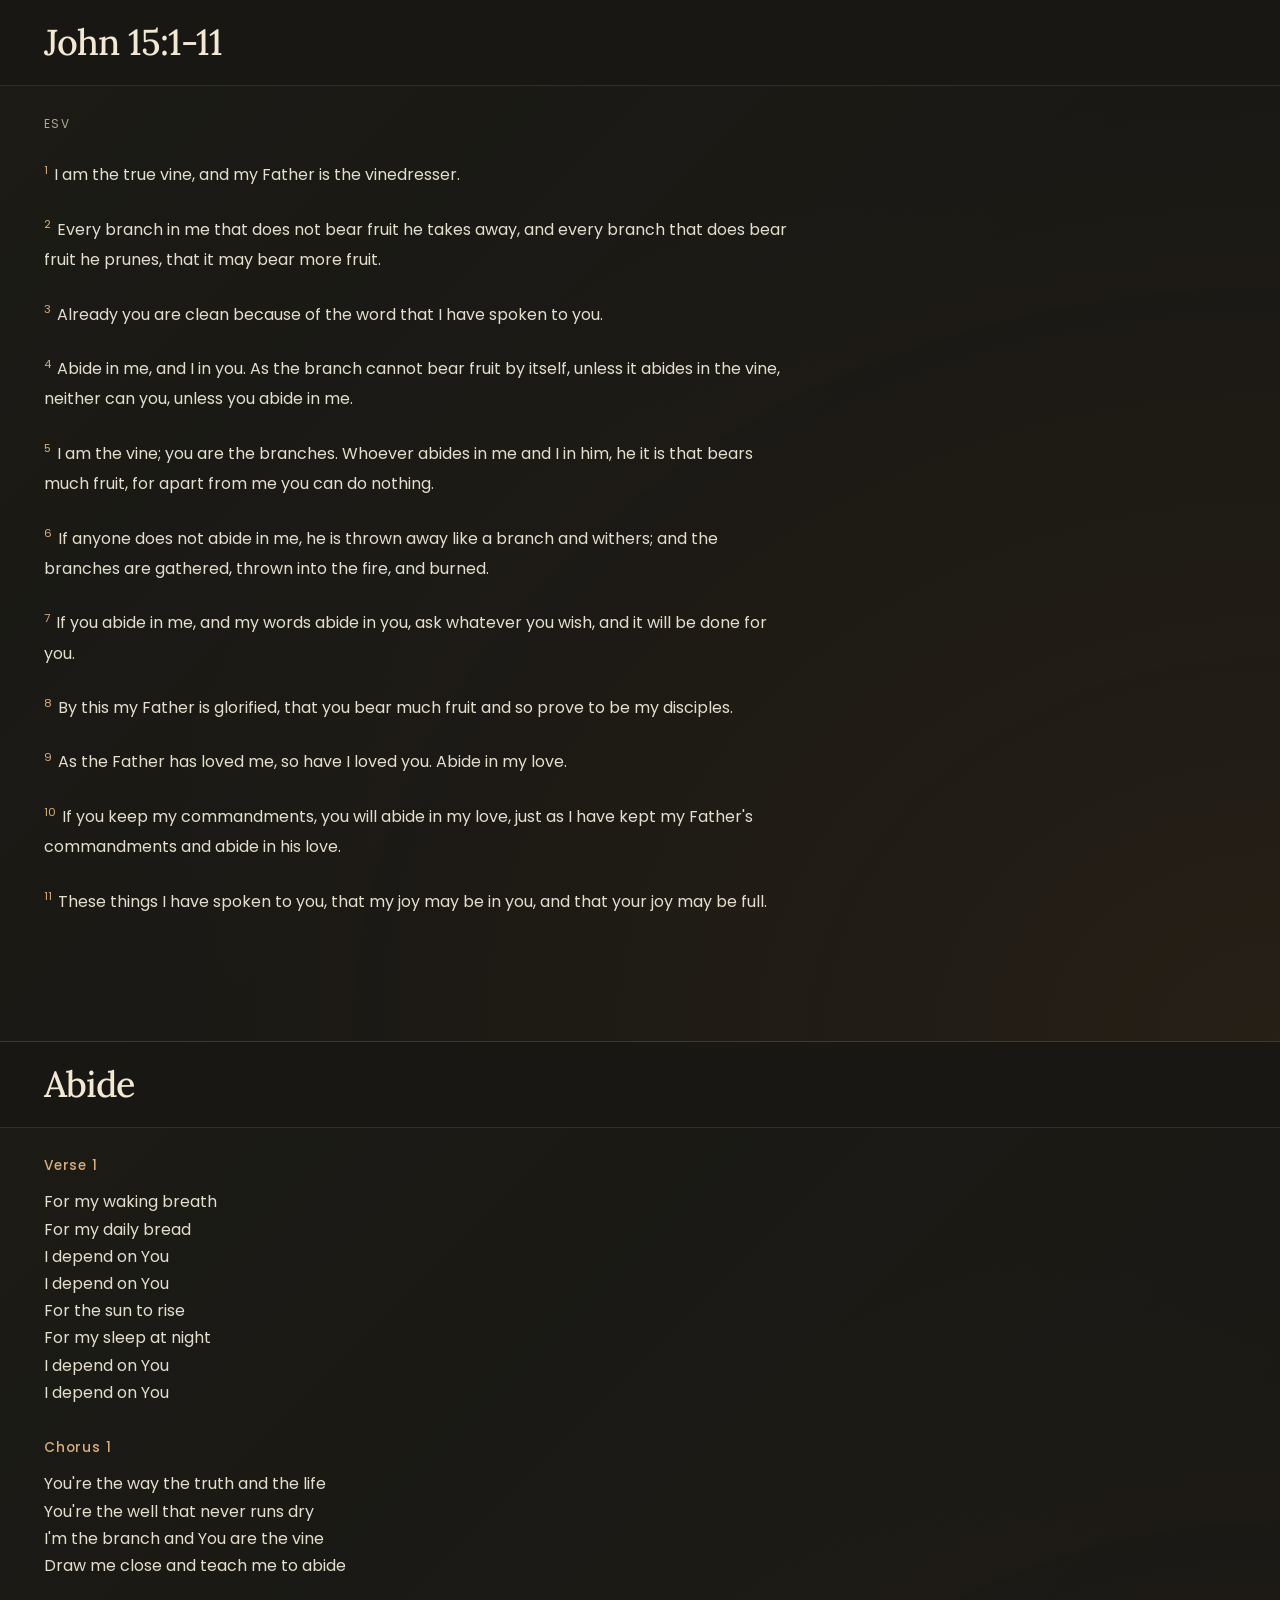
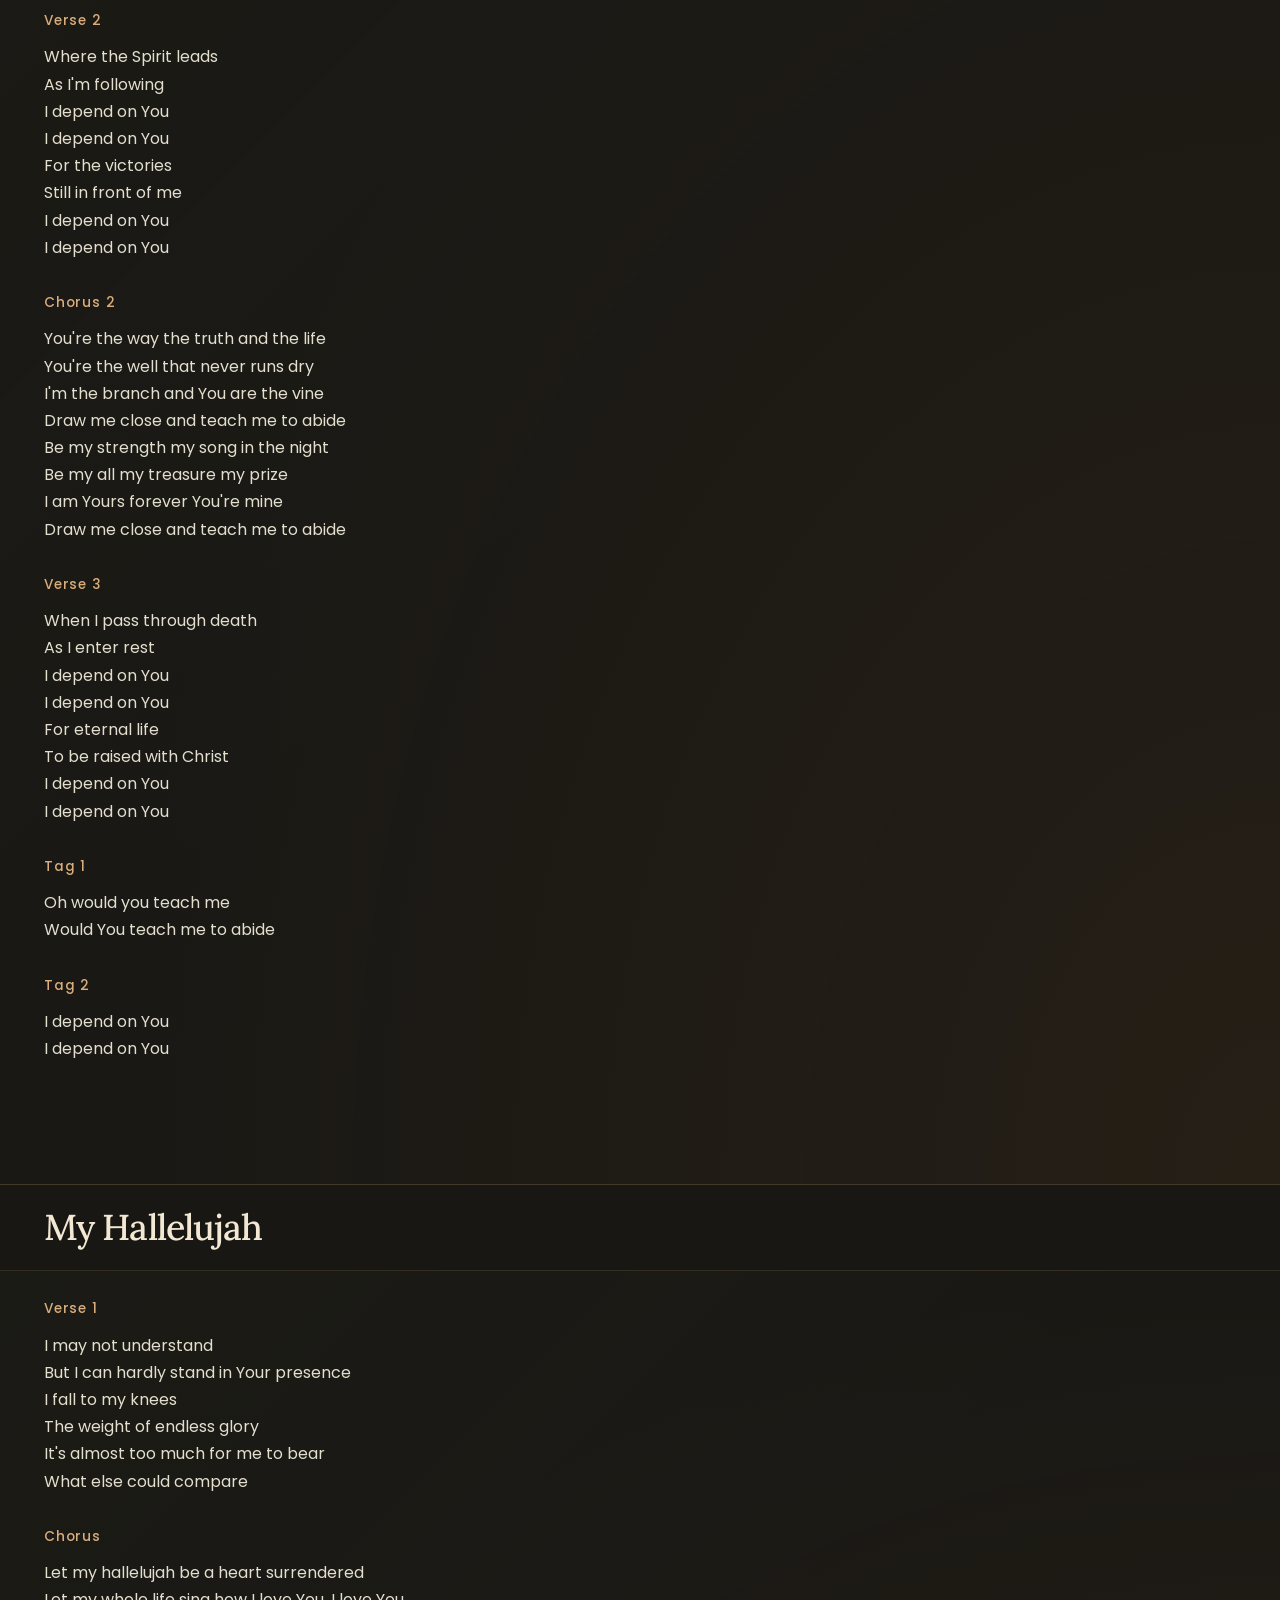
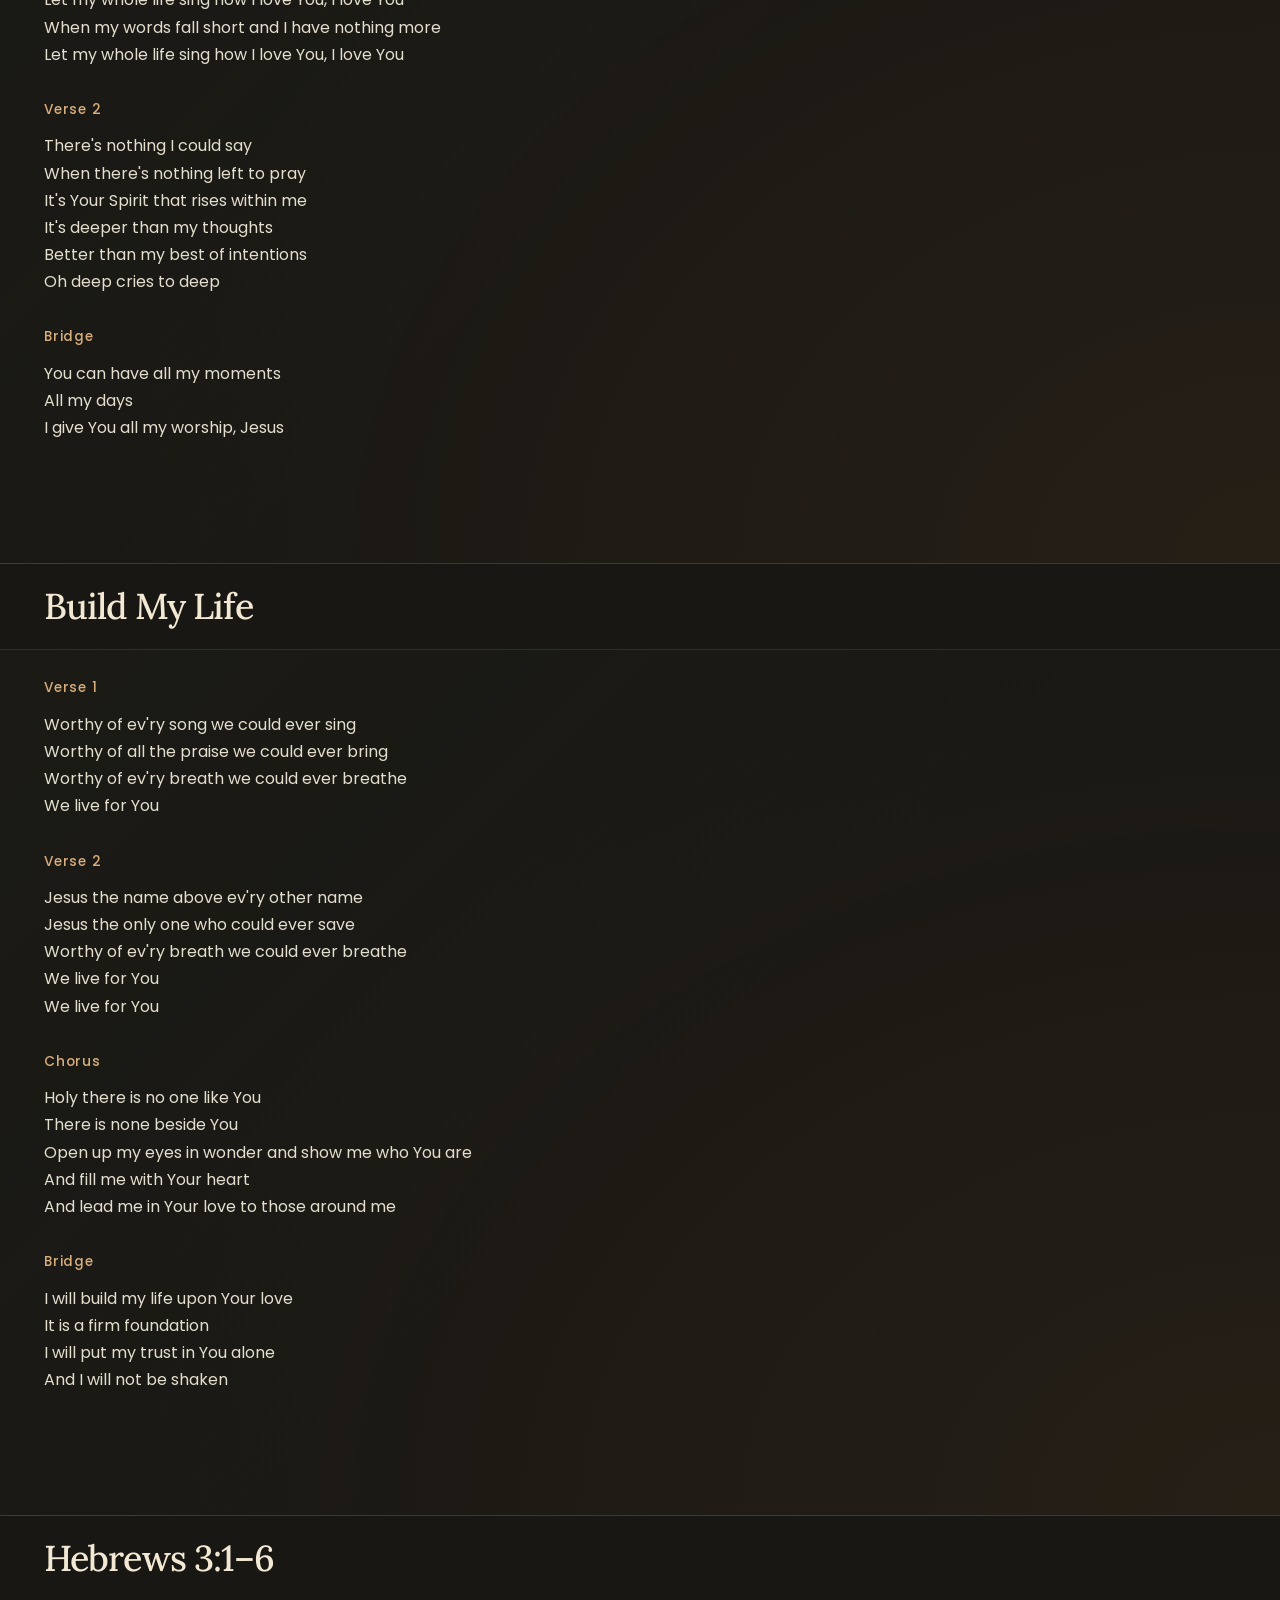
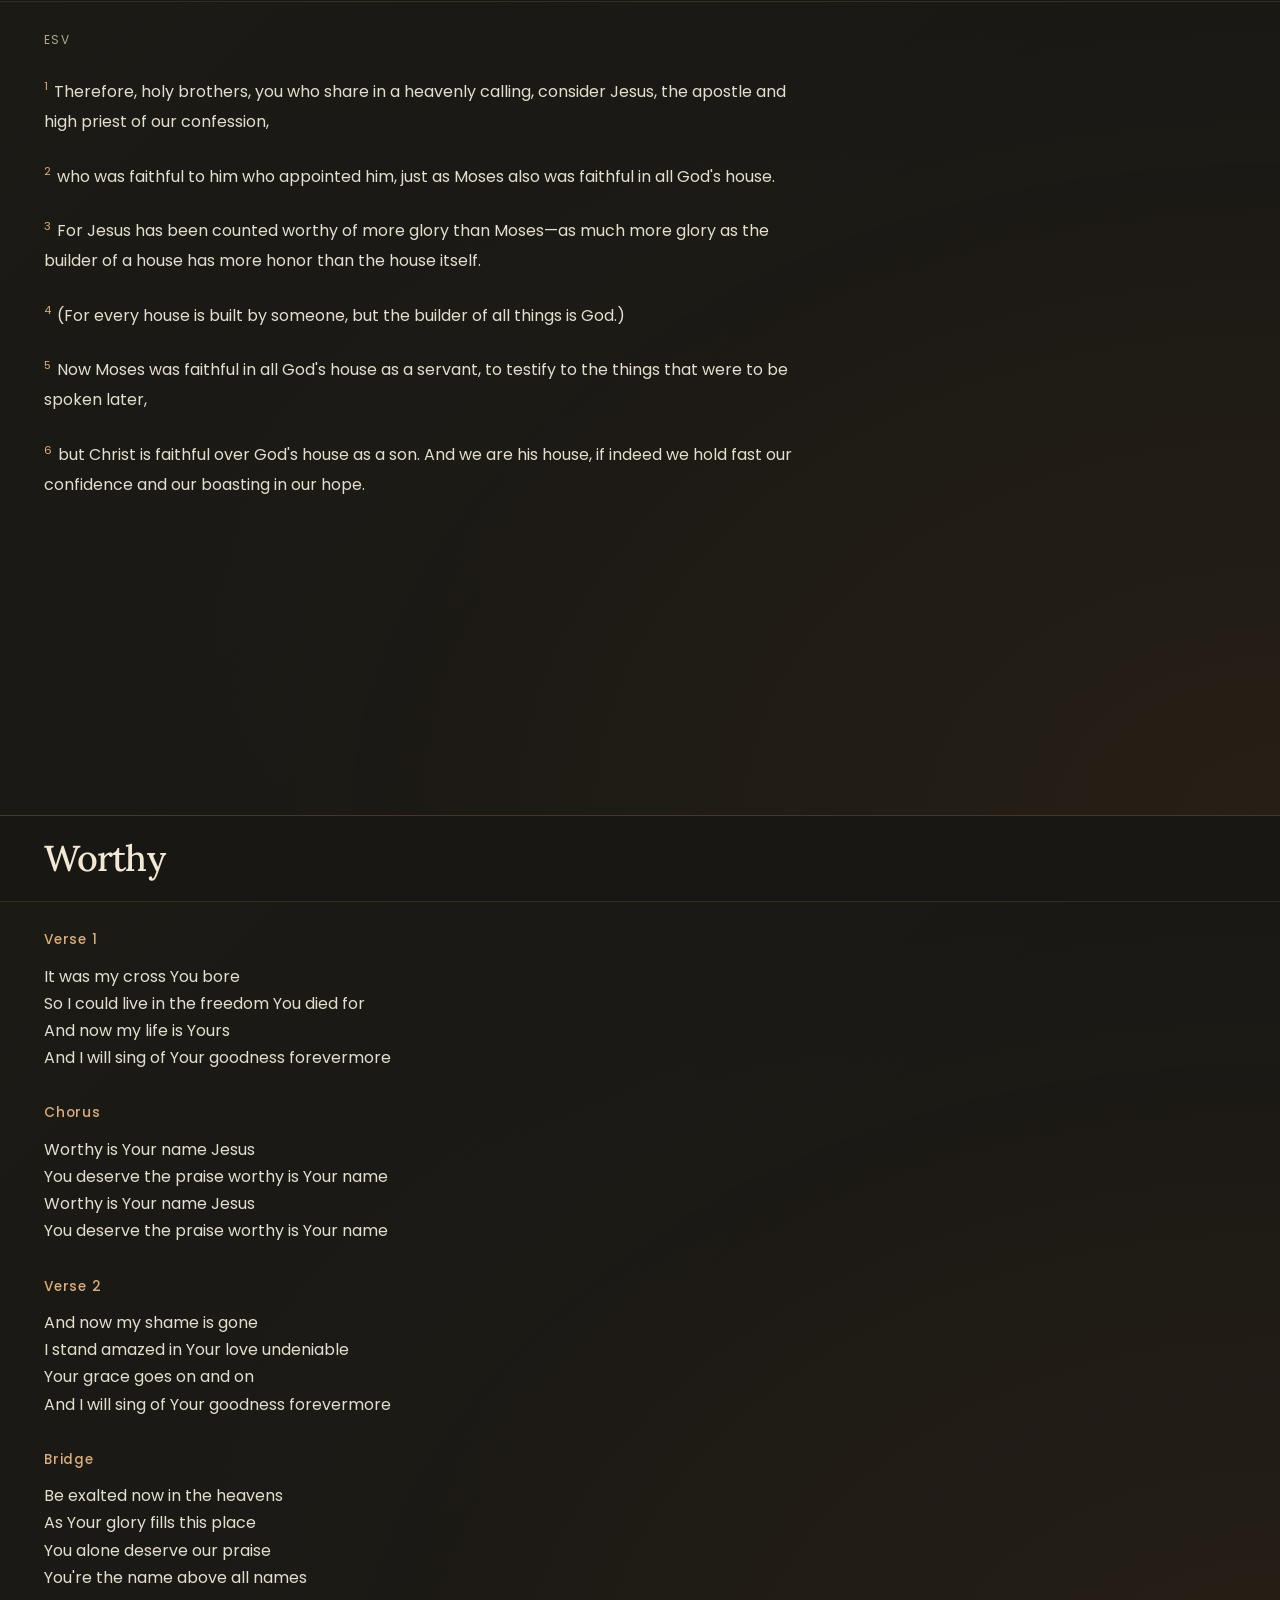
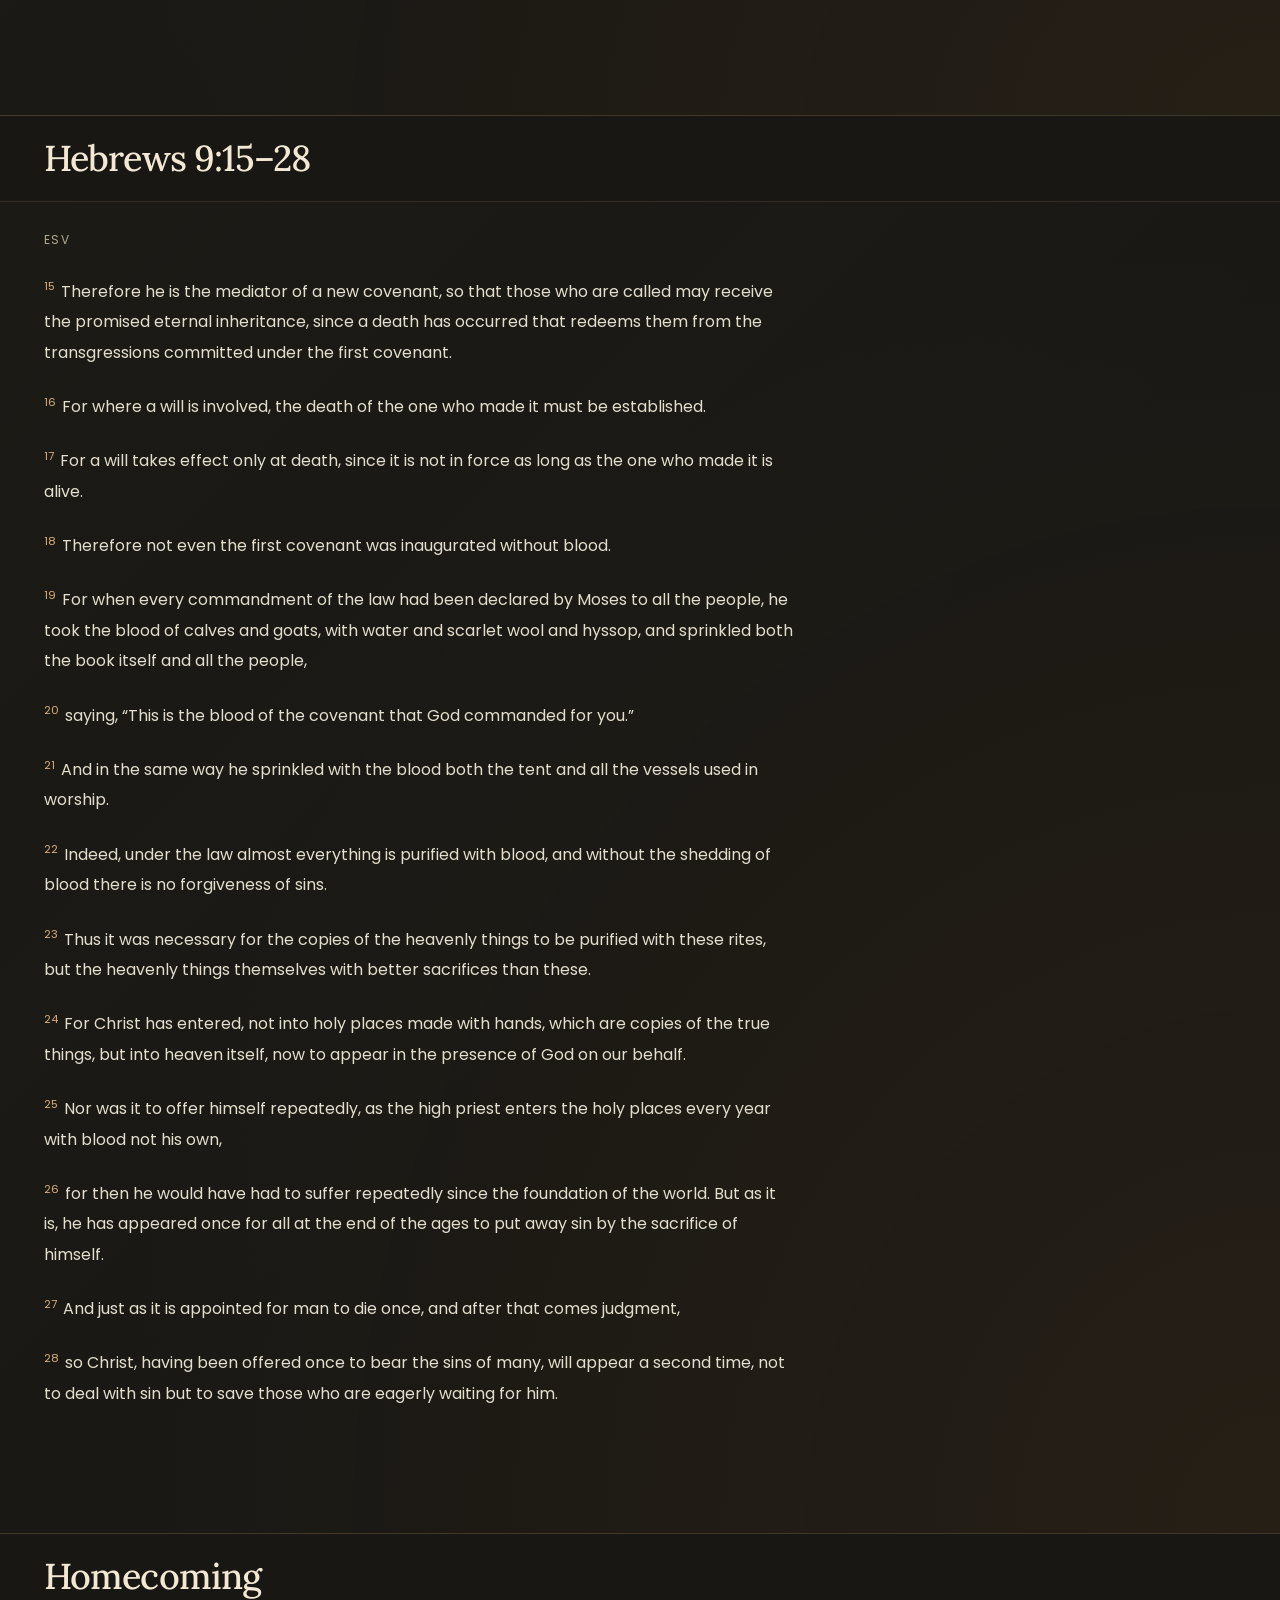
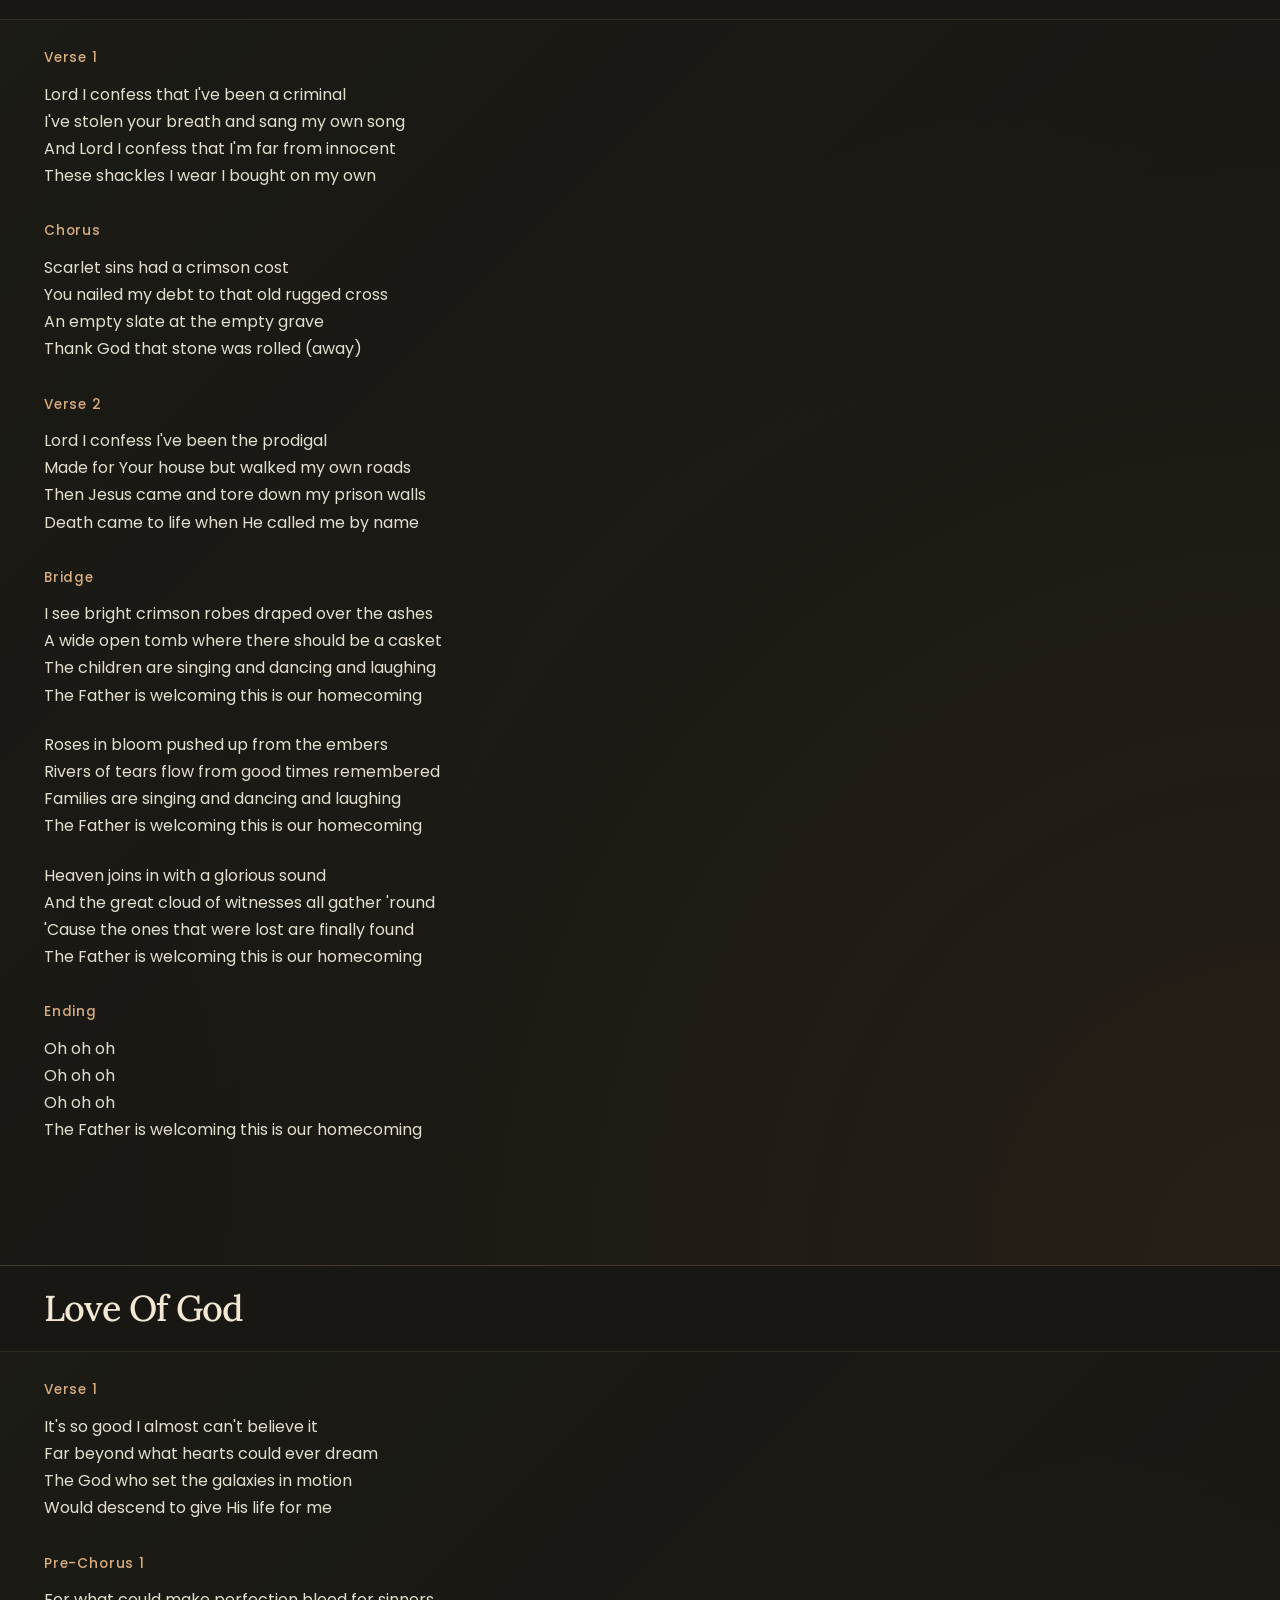
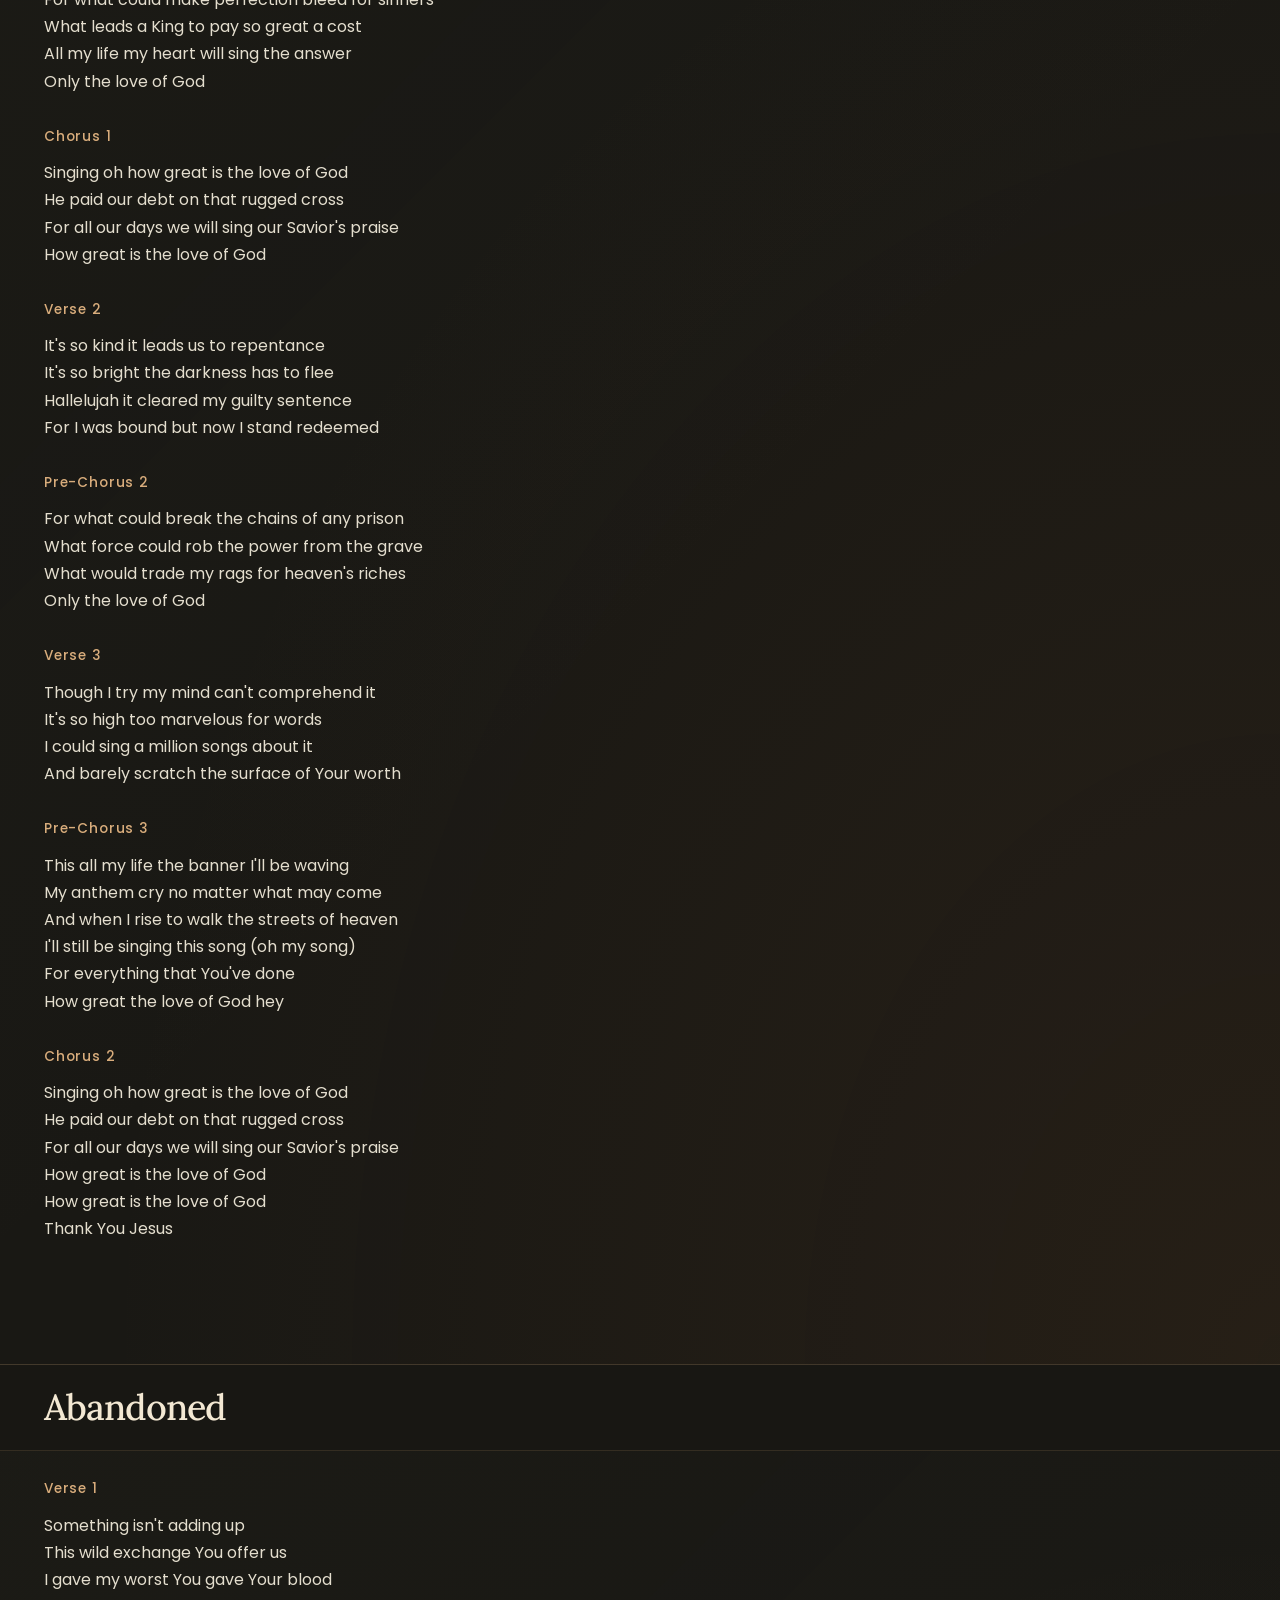
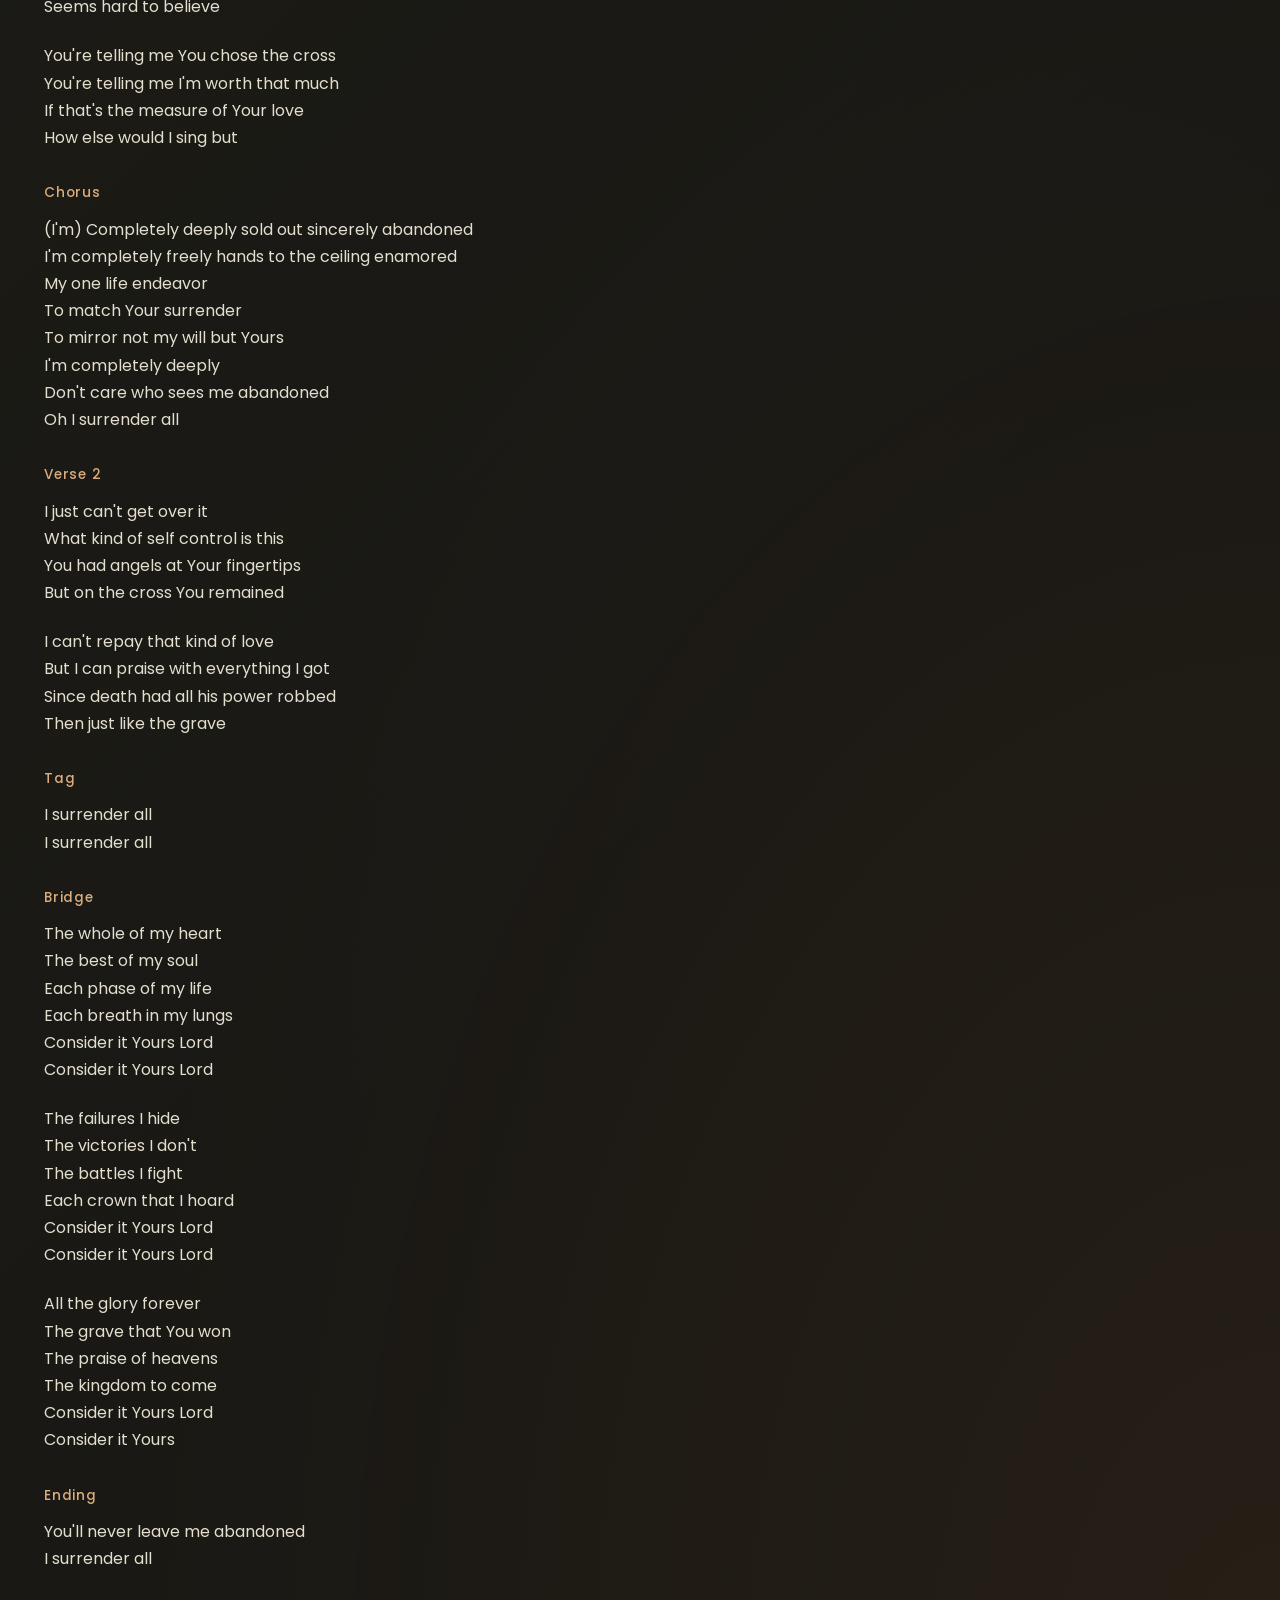
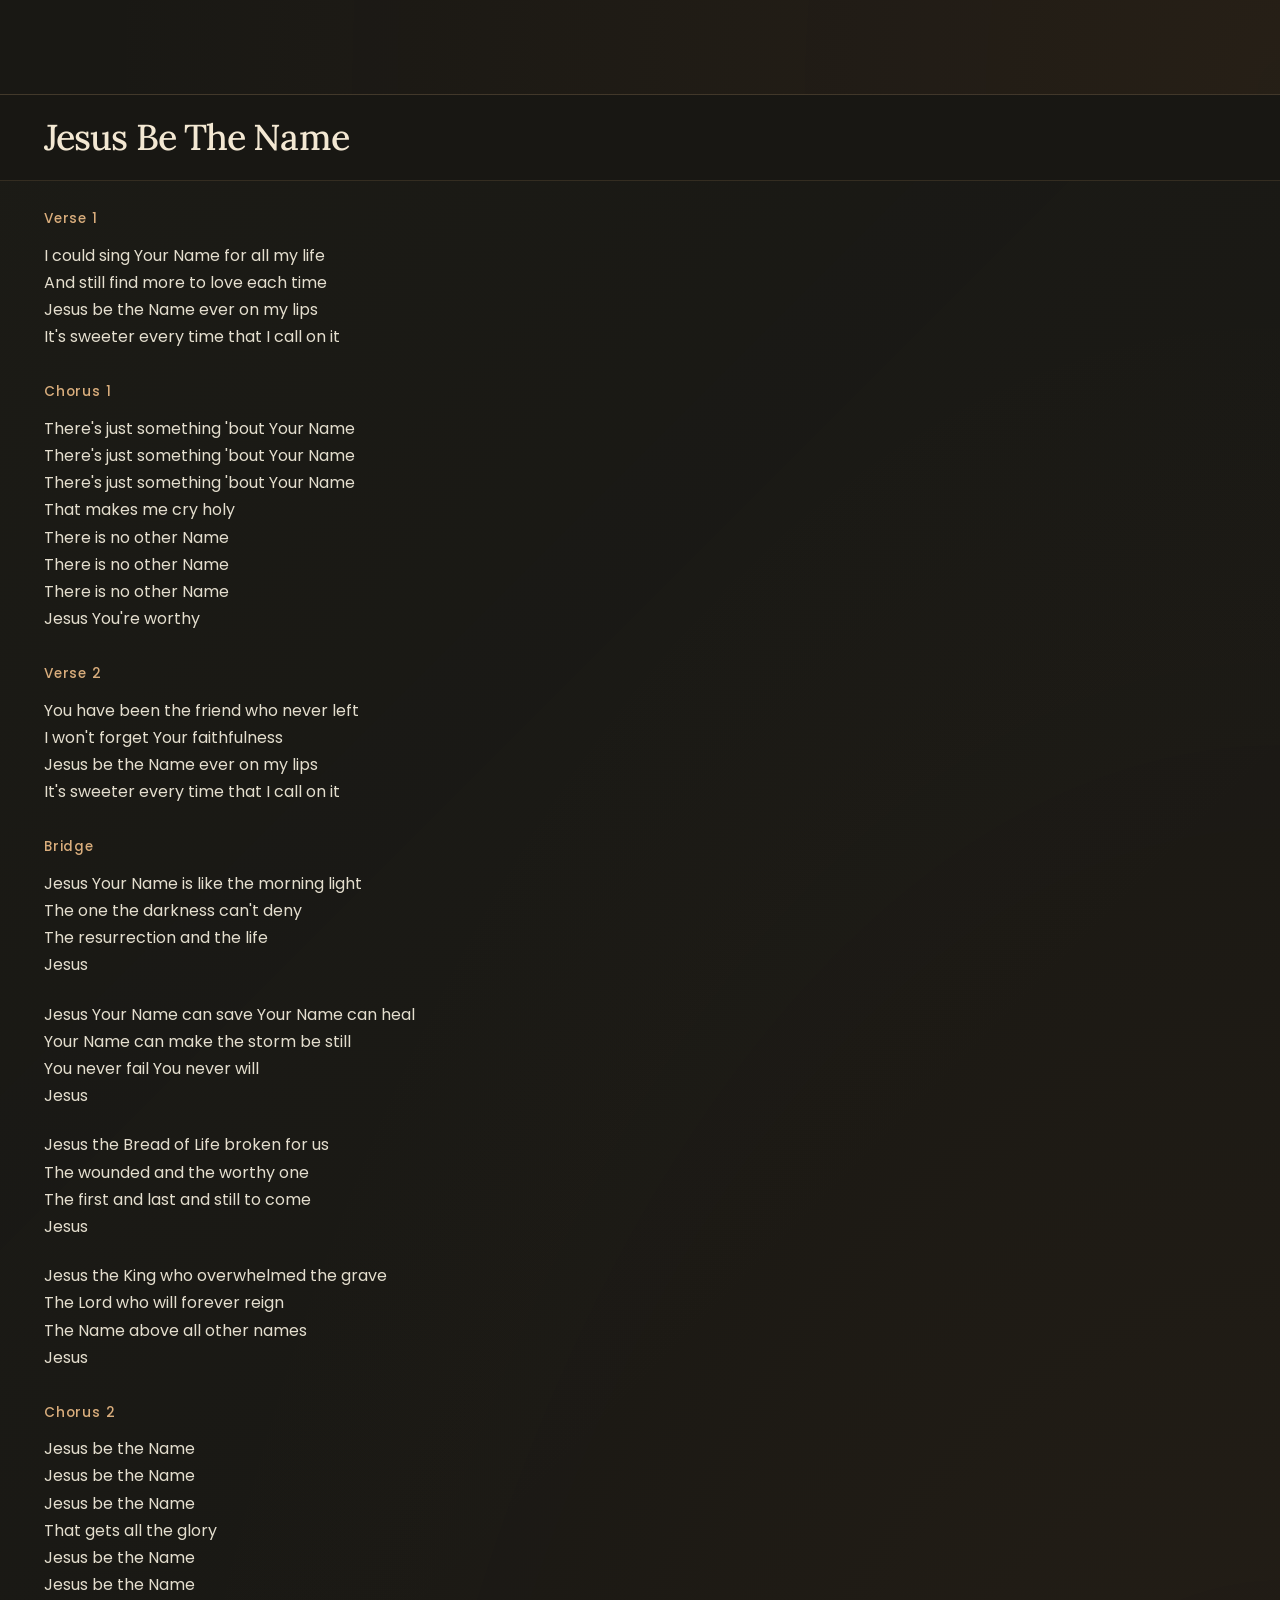
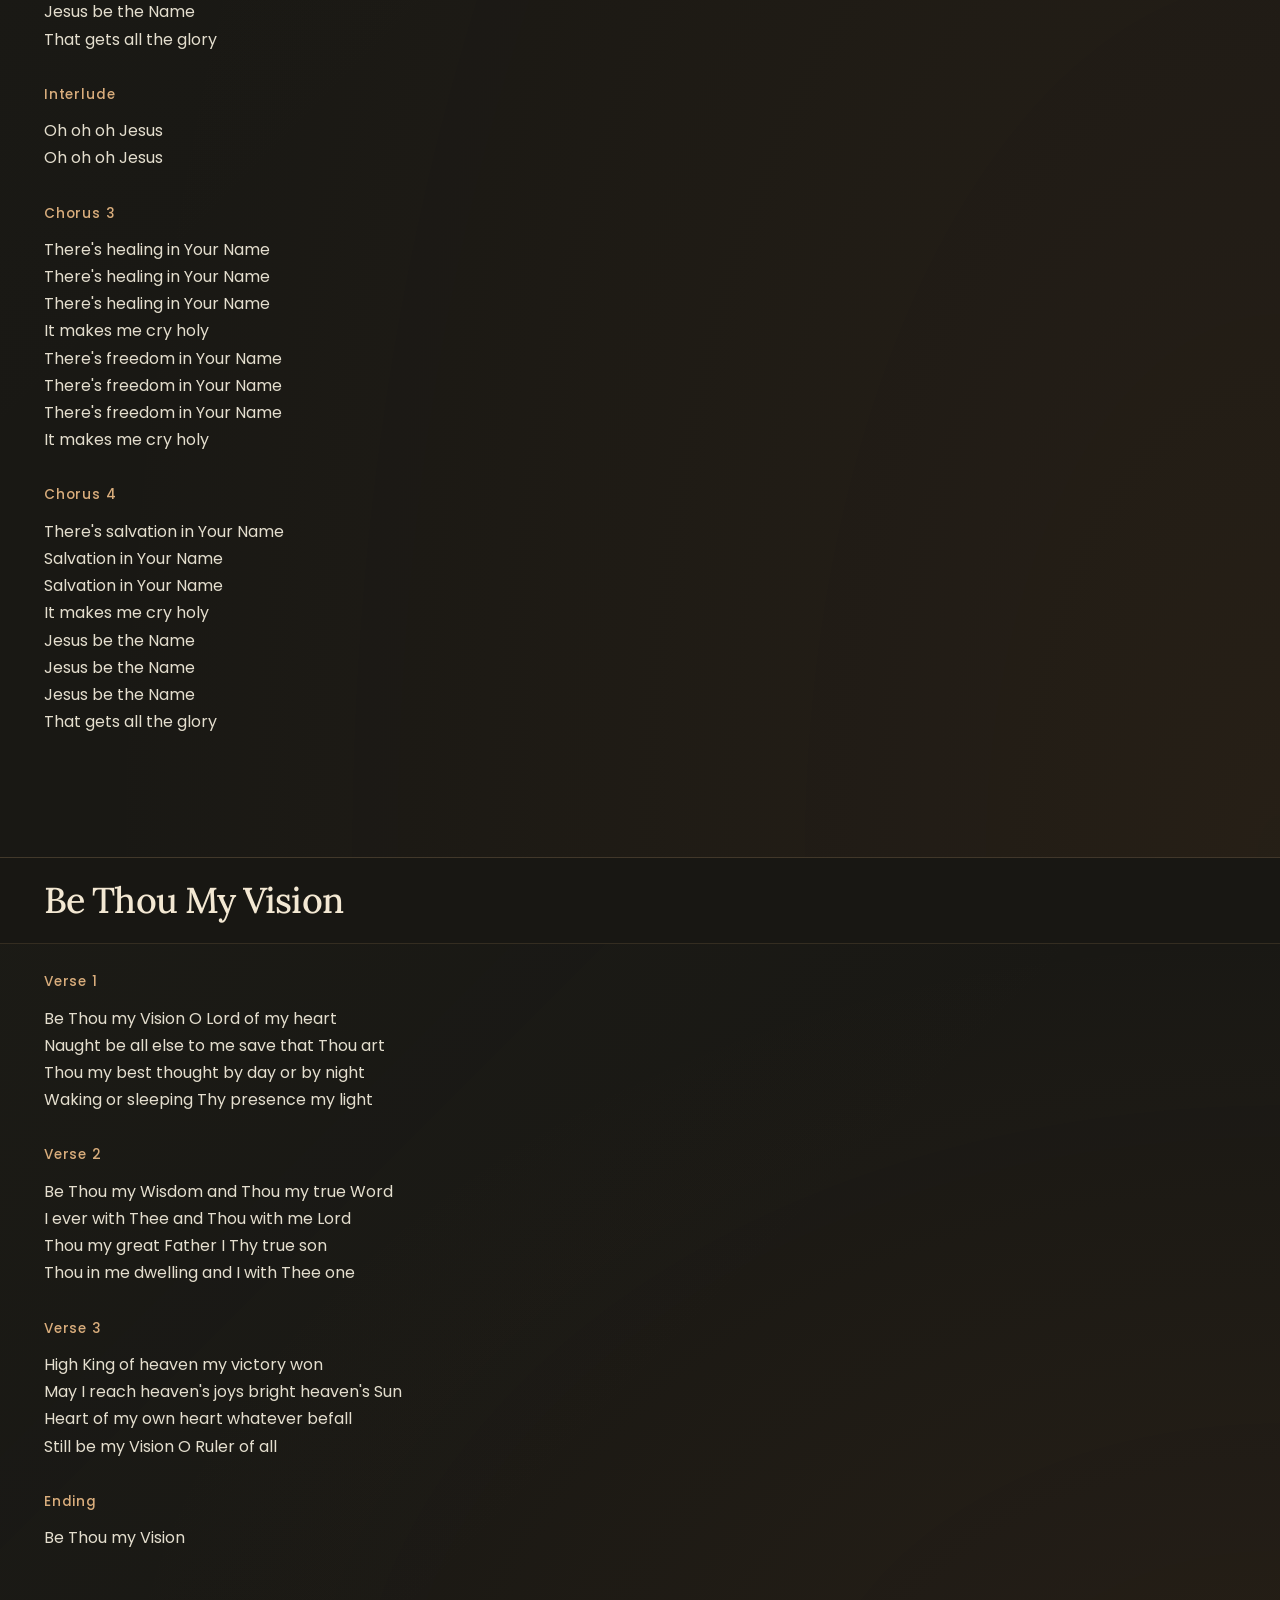
==== commit 6d0ef572: "Update index.html" ====
--- a/index.html
+++ b/index.html
@@ -123,6 +123,7 @@
         color: var(--muted);
         font-size: 0.75rem;
         line-height: 1.7;
+        display: none !important;
     }
 
     .songcredits summary {
